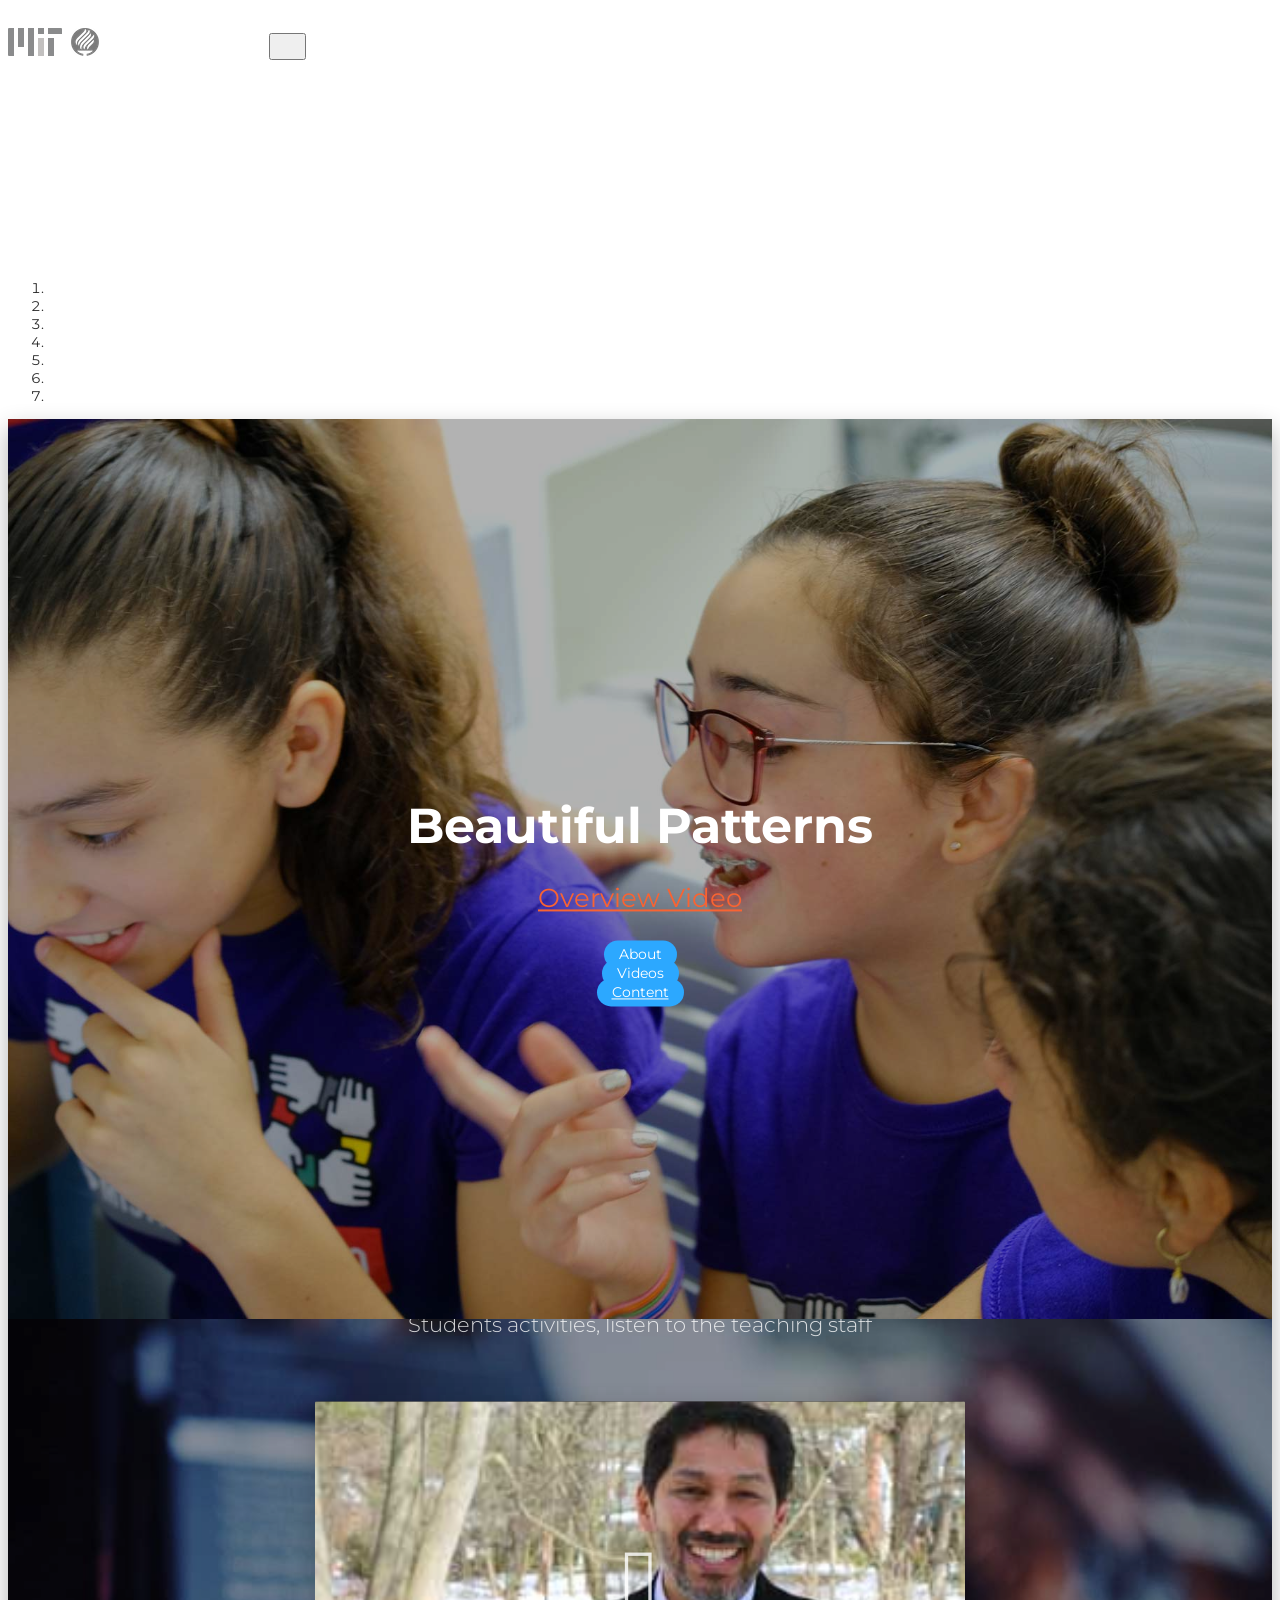
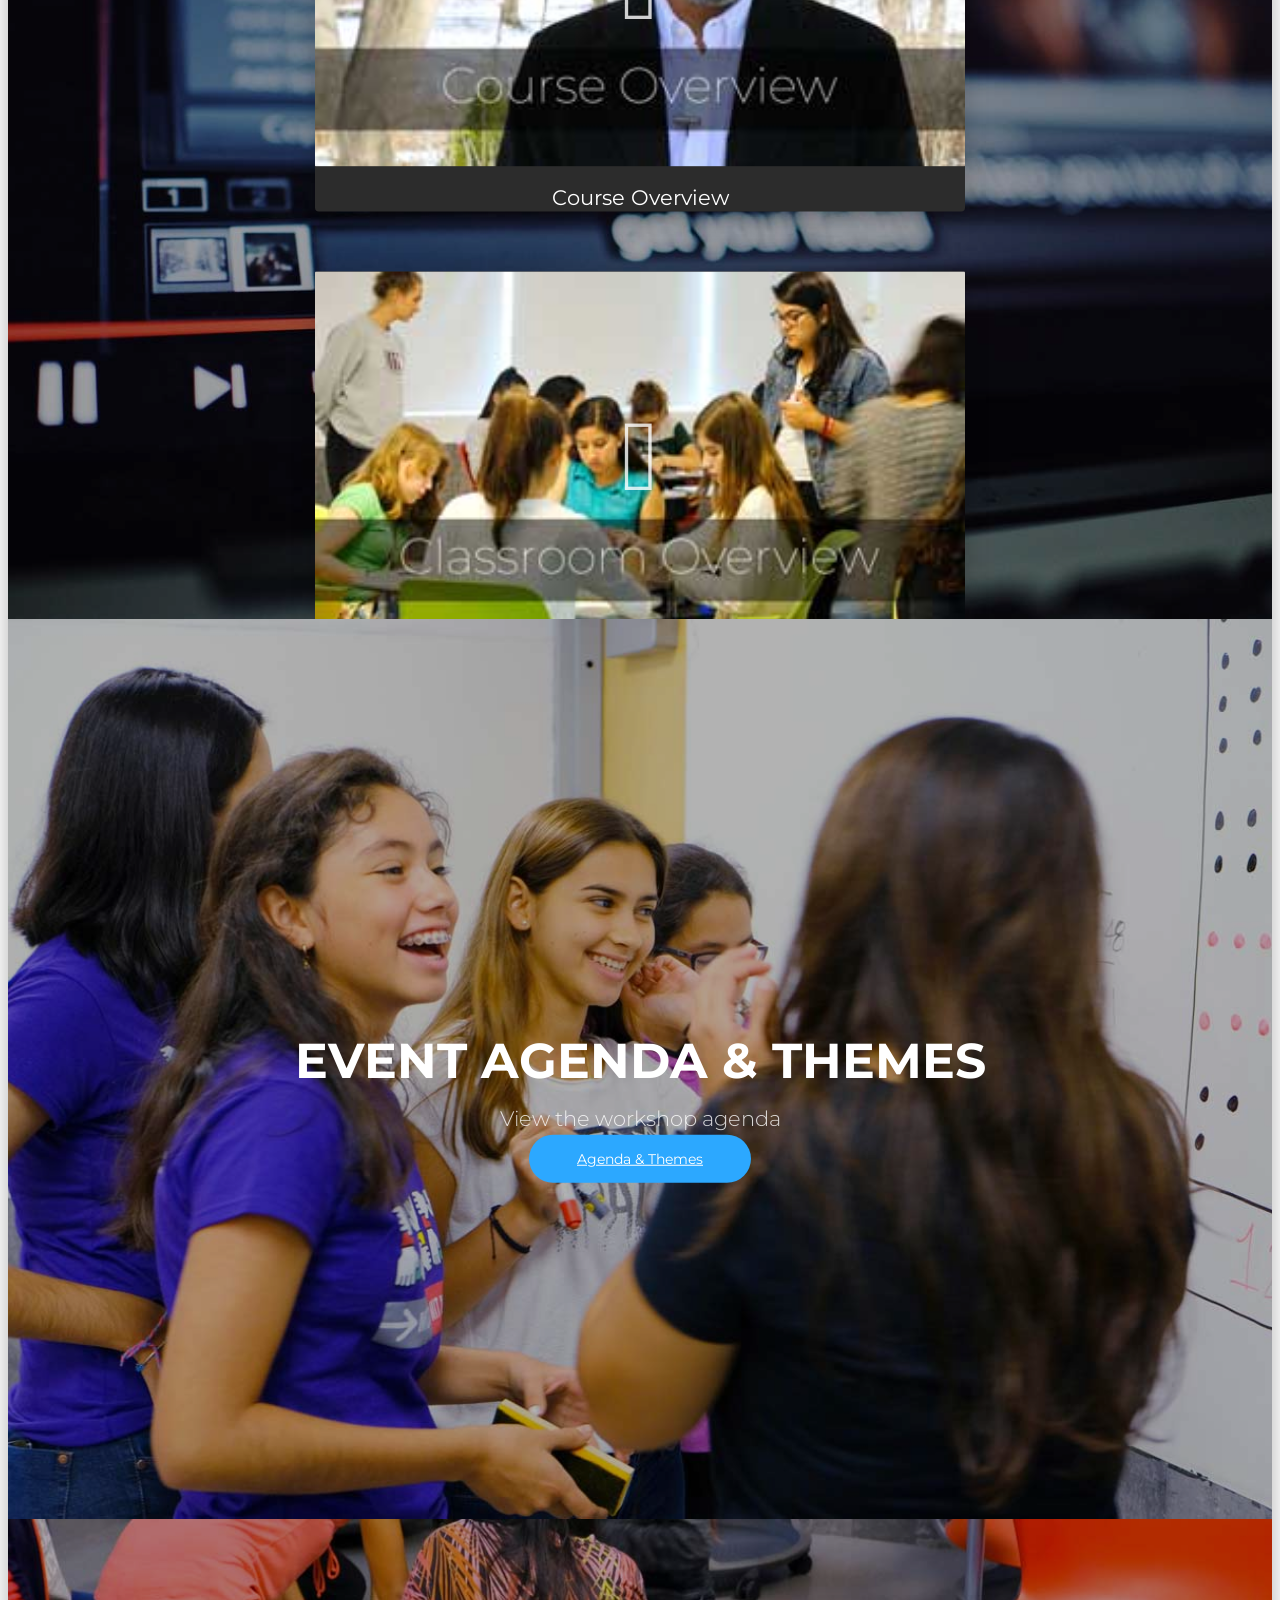
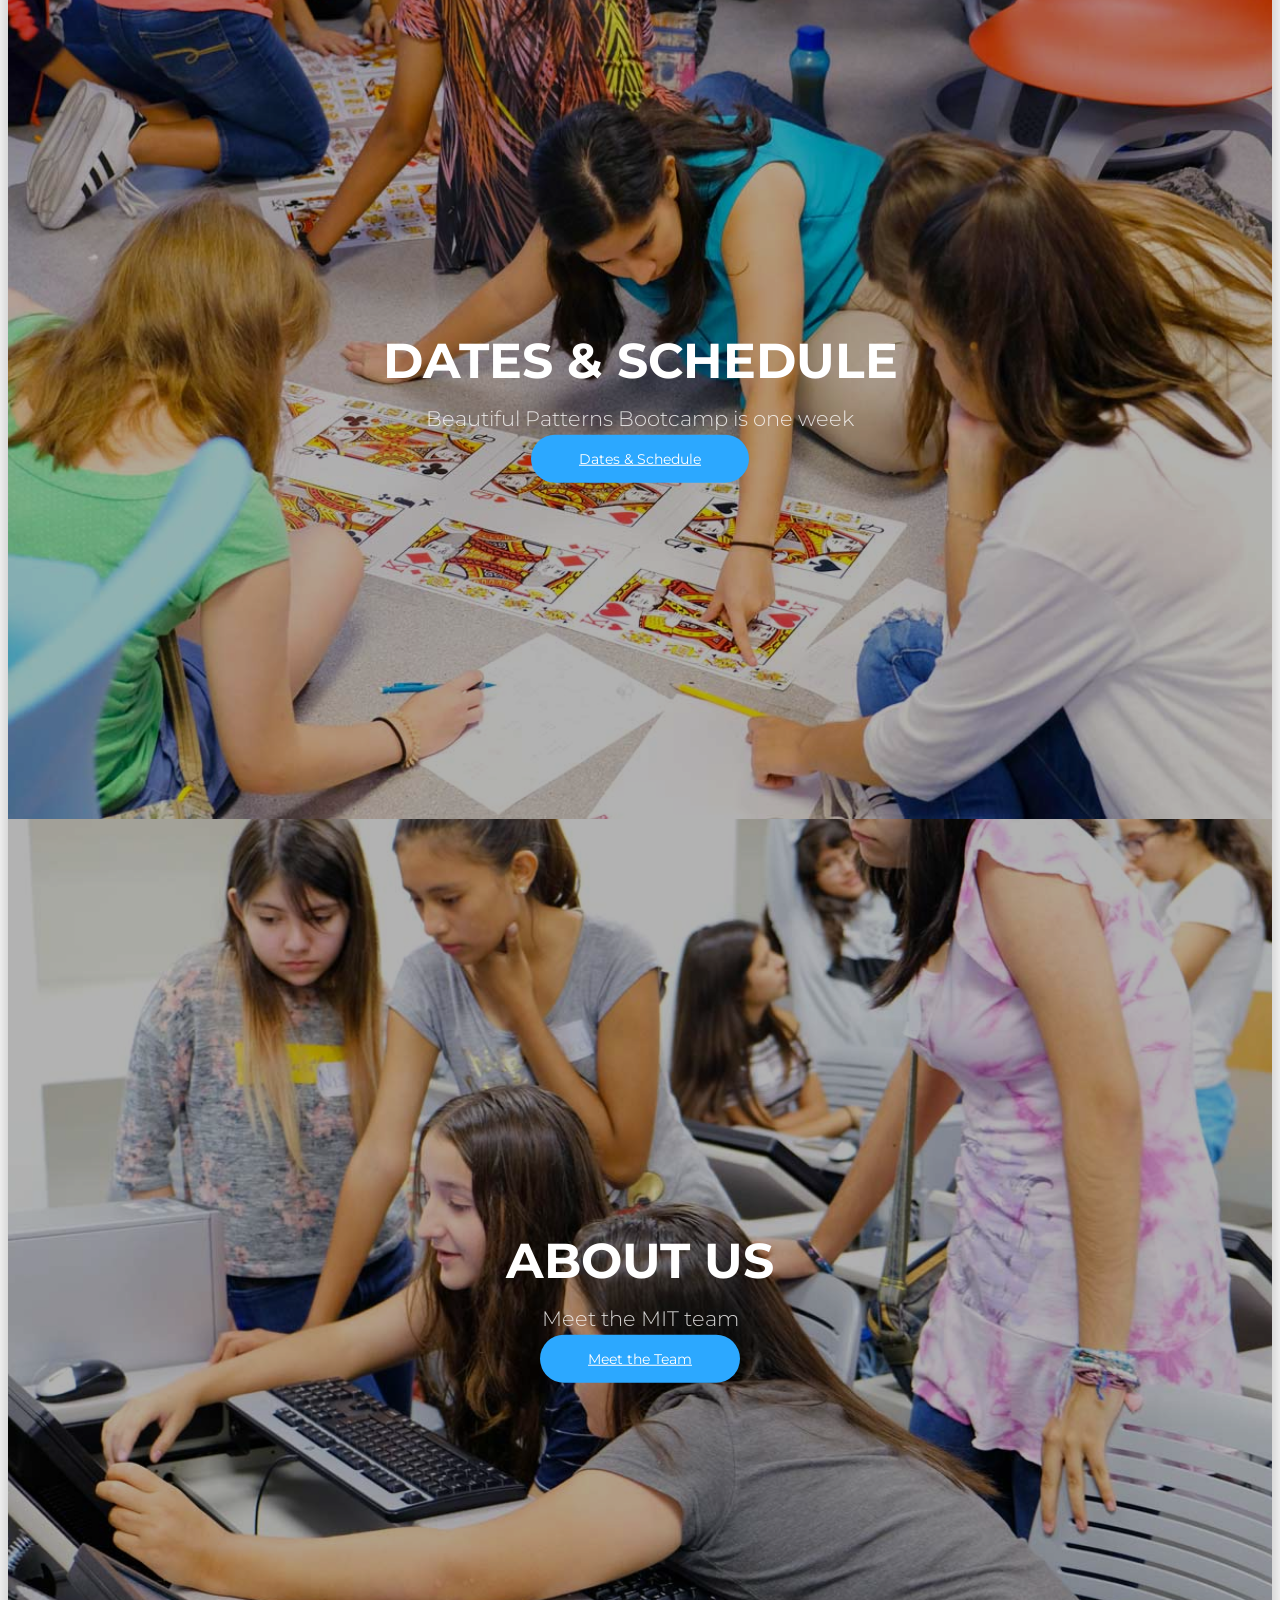
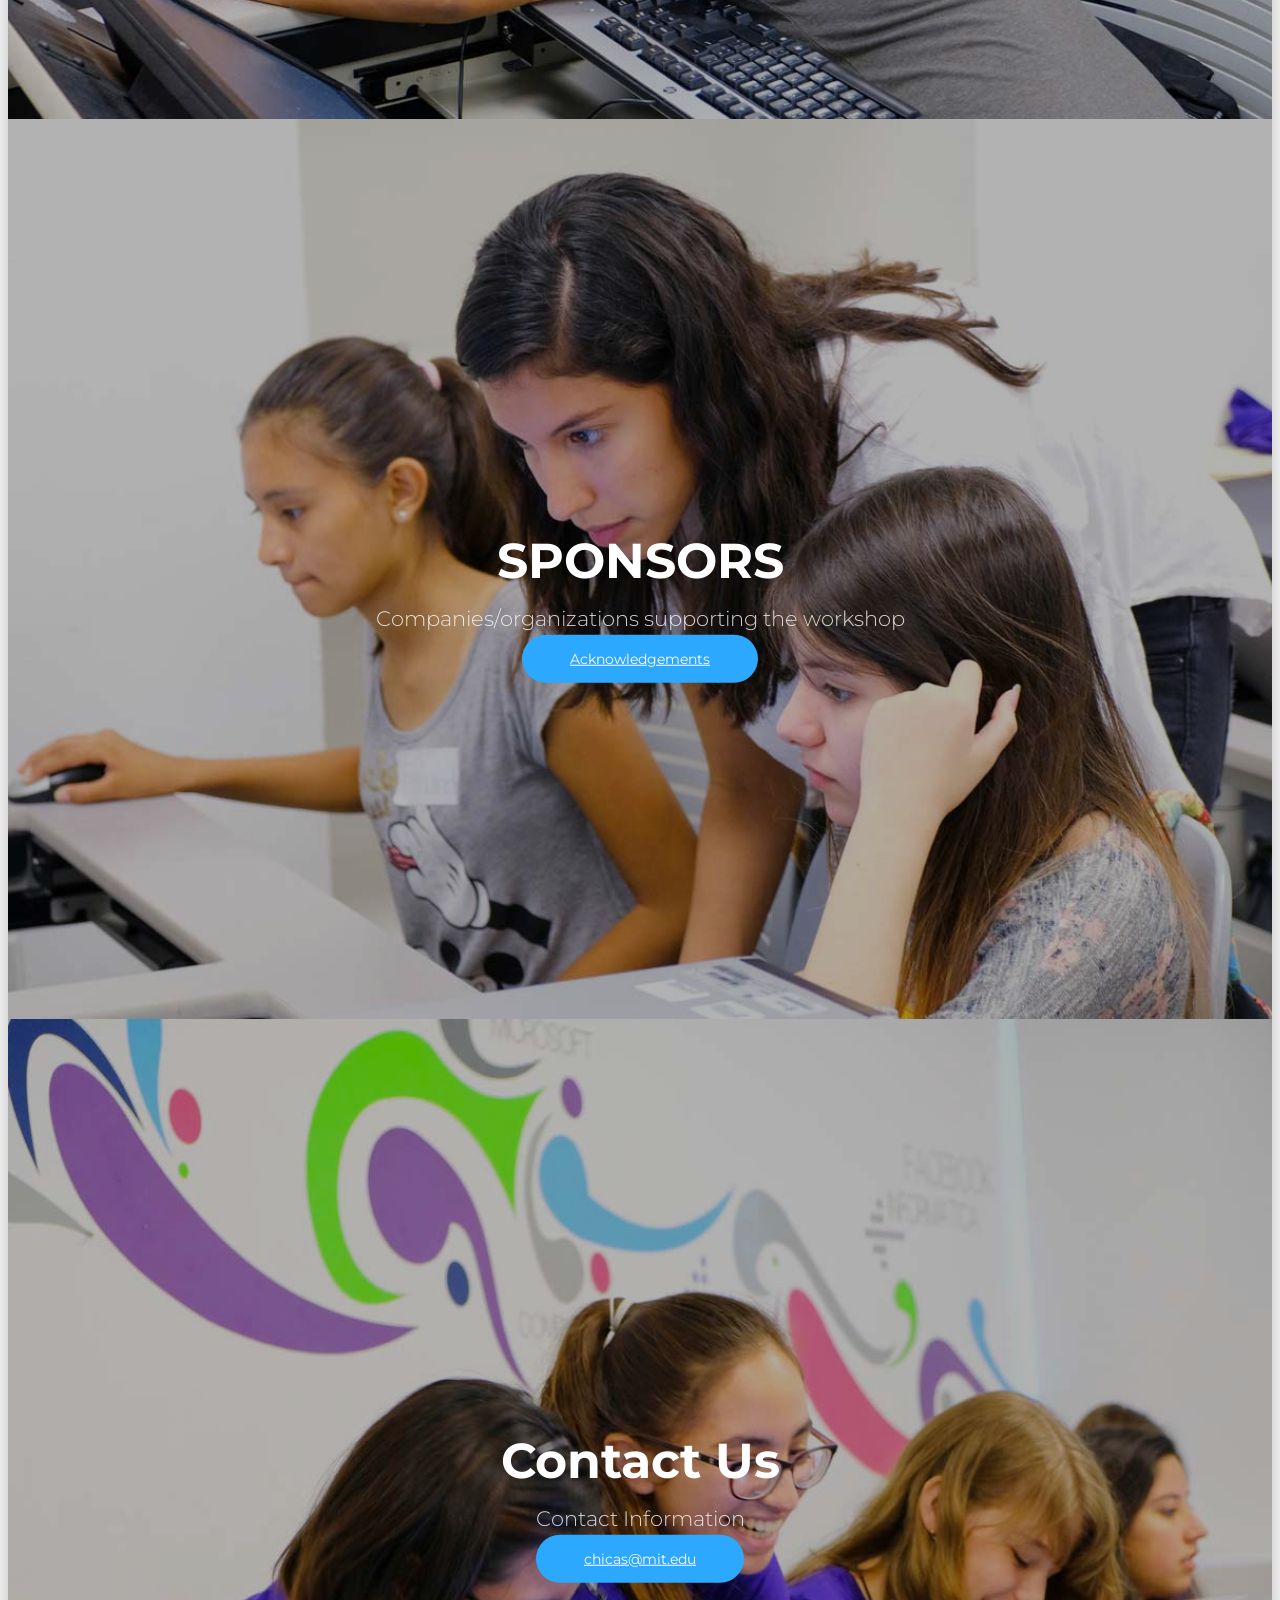
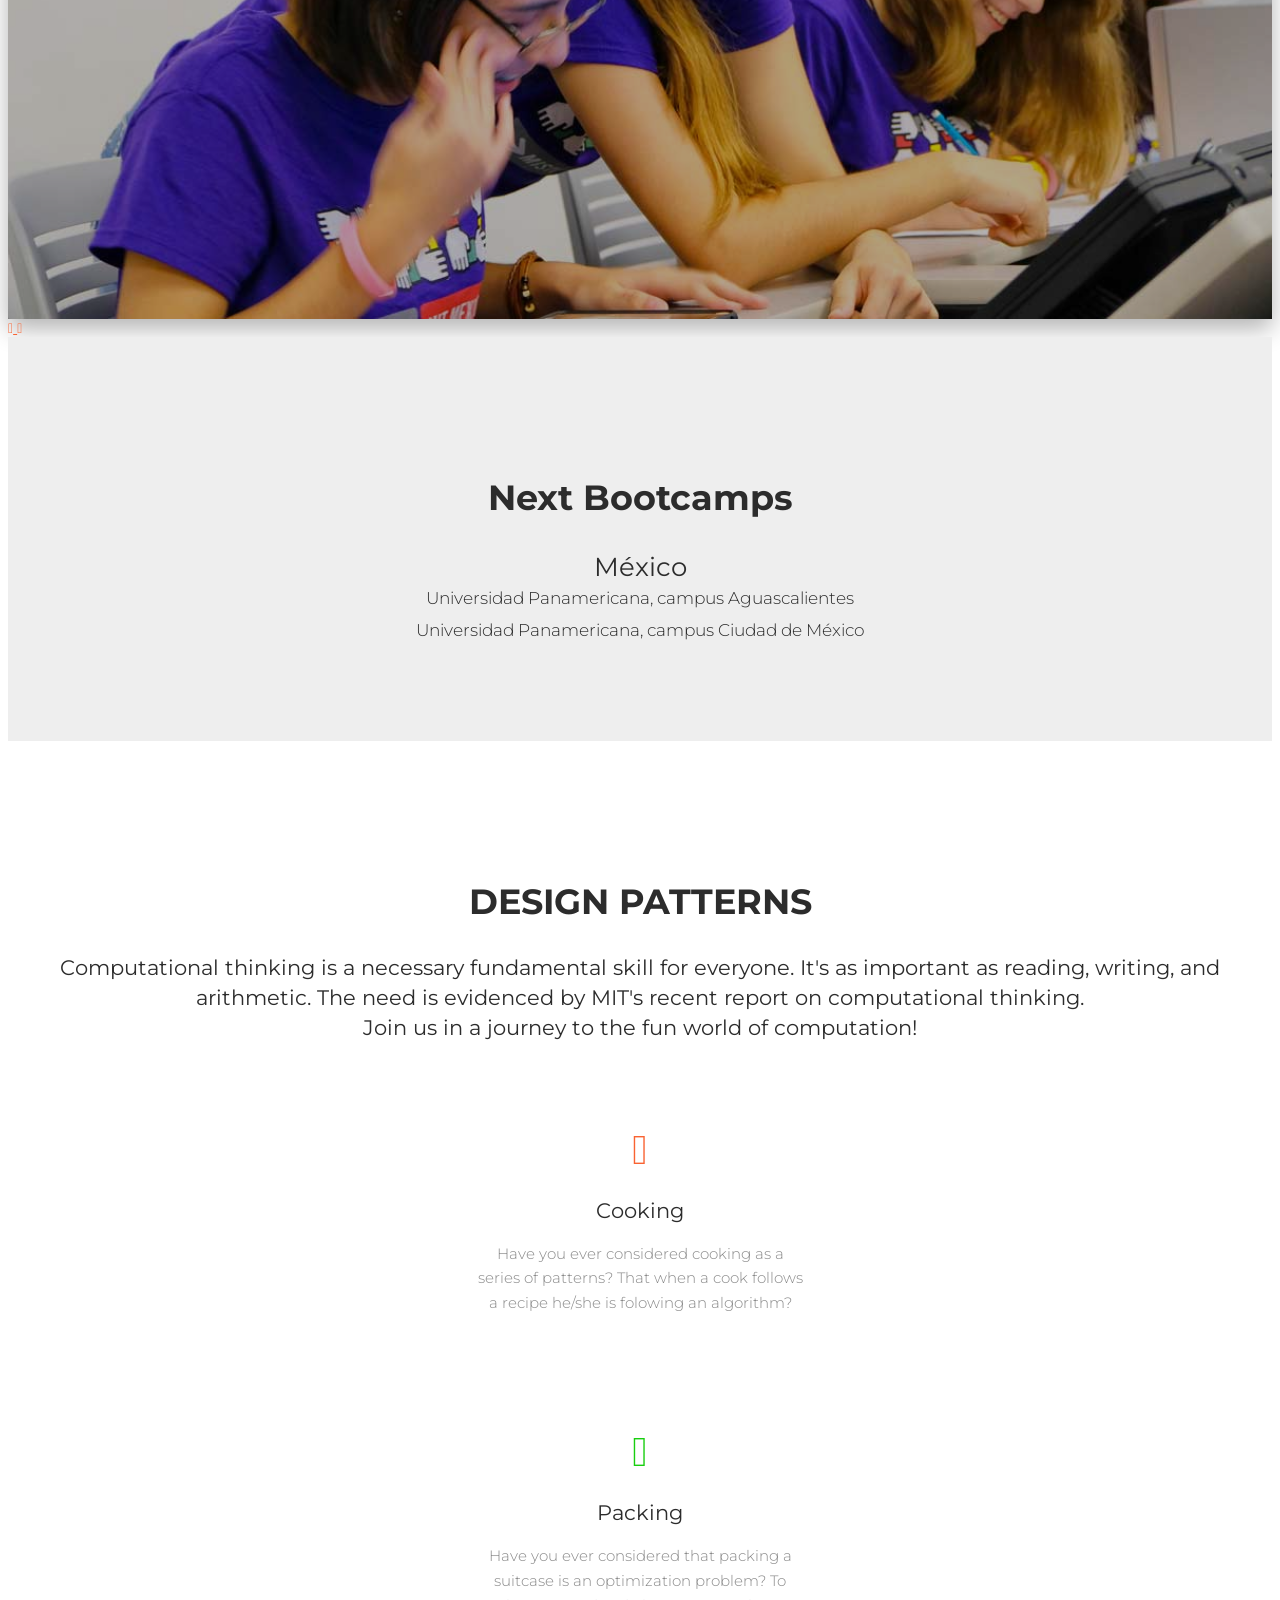
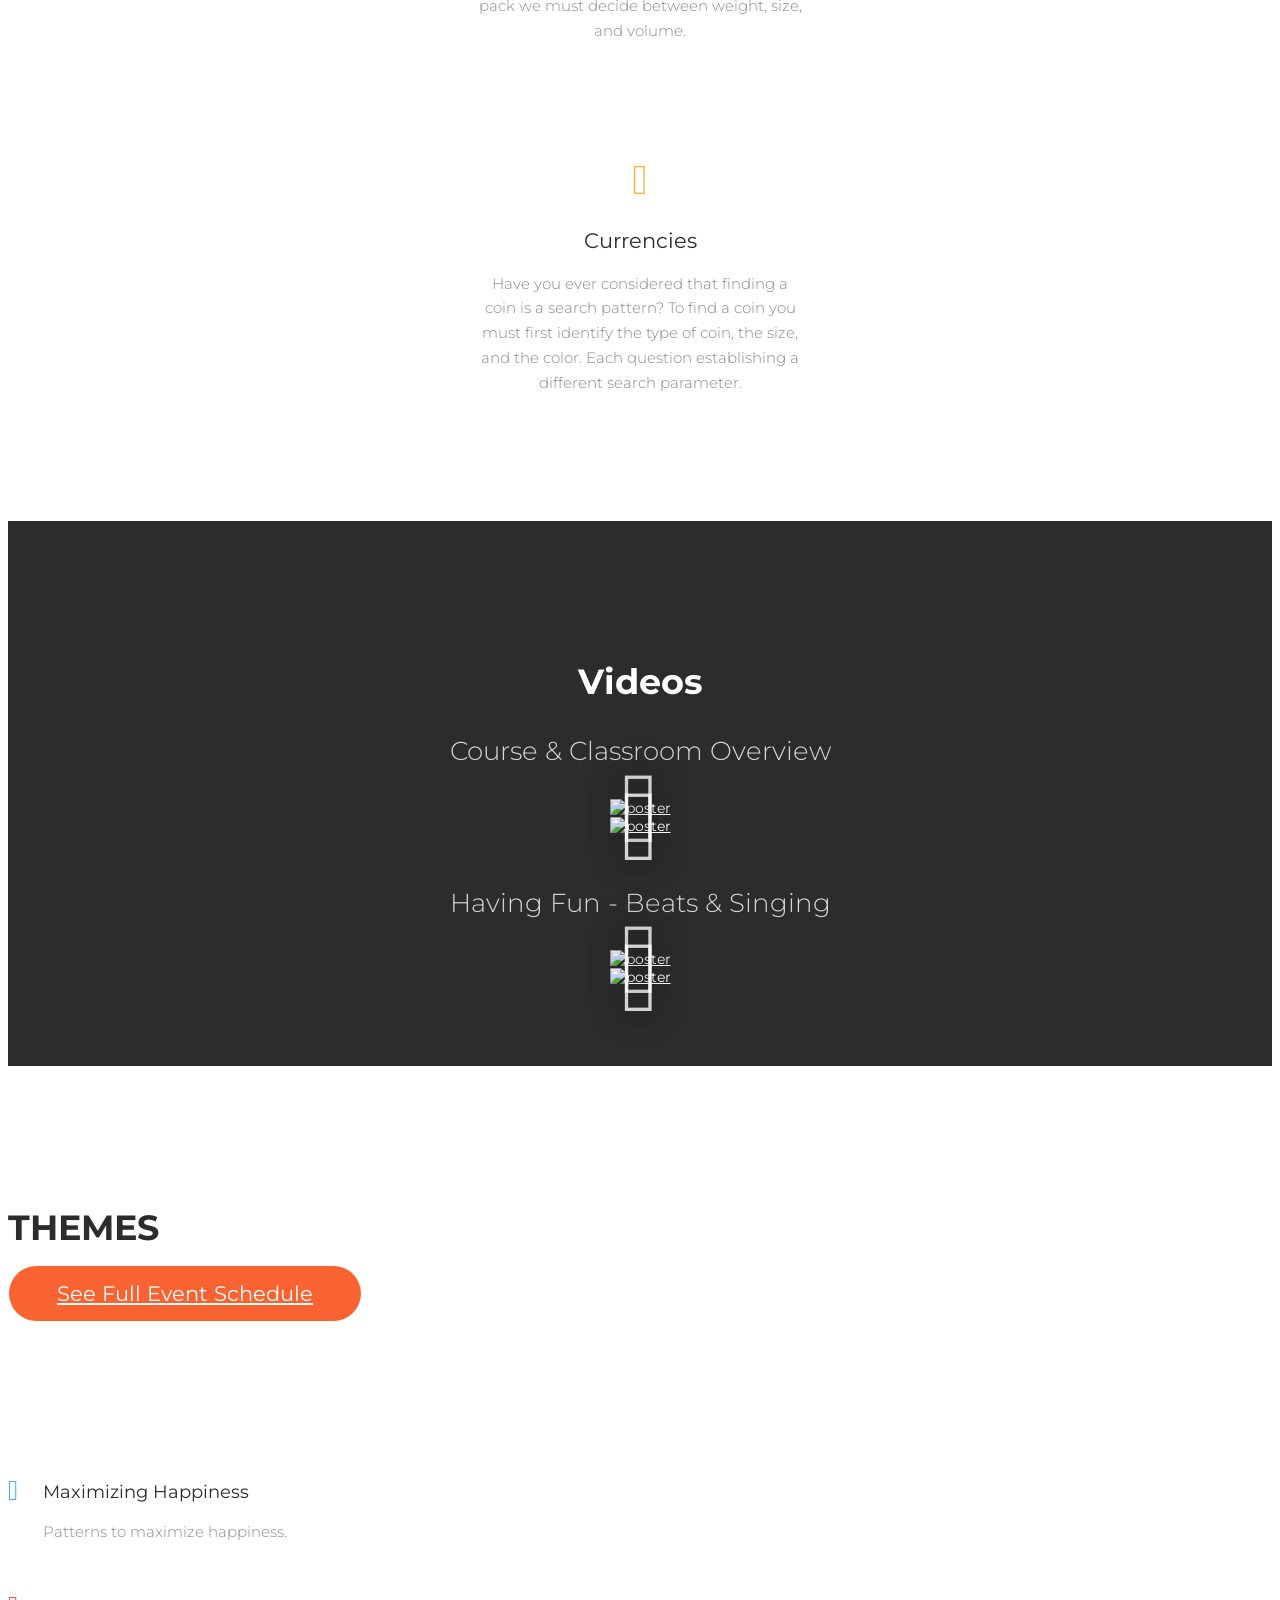
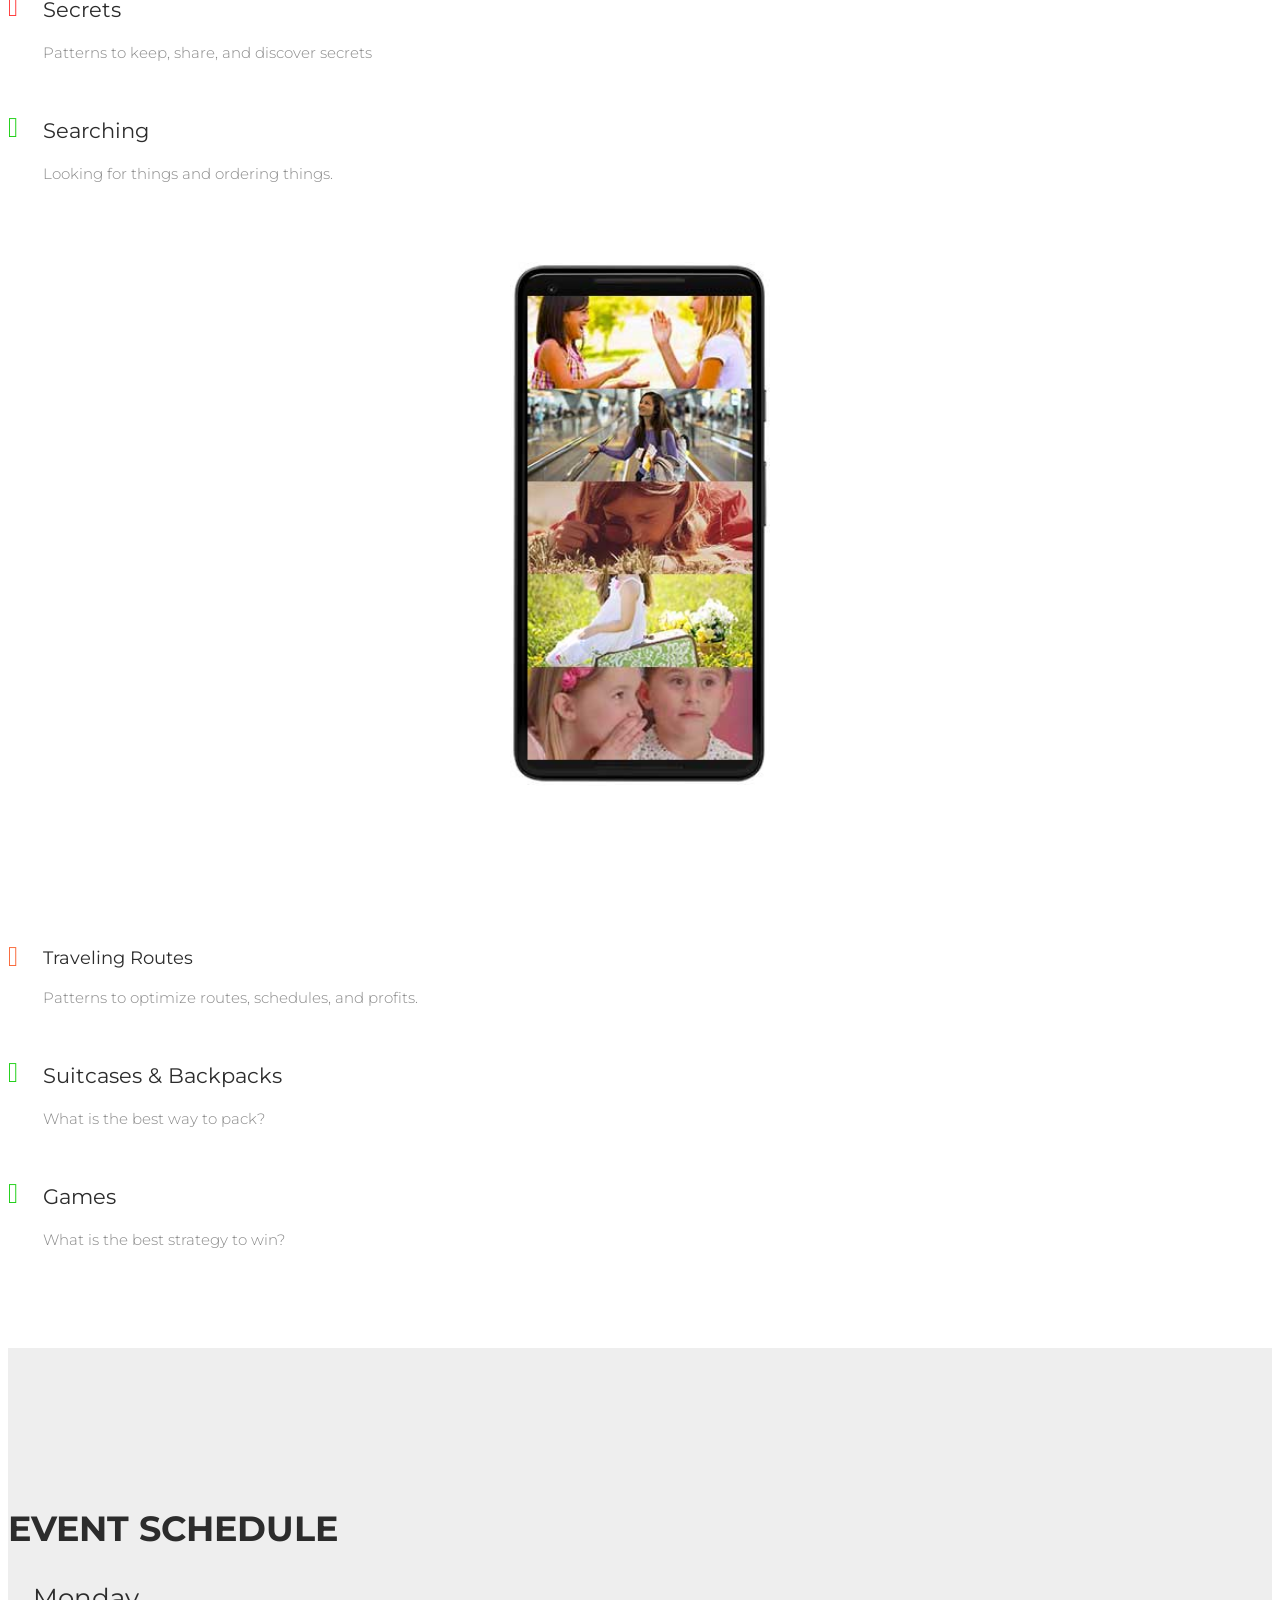
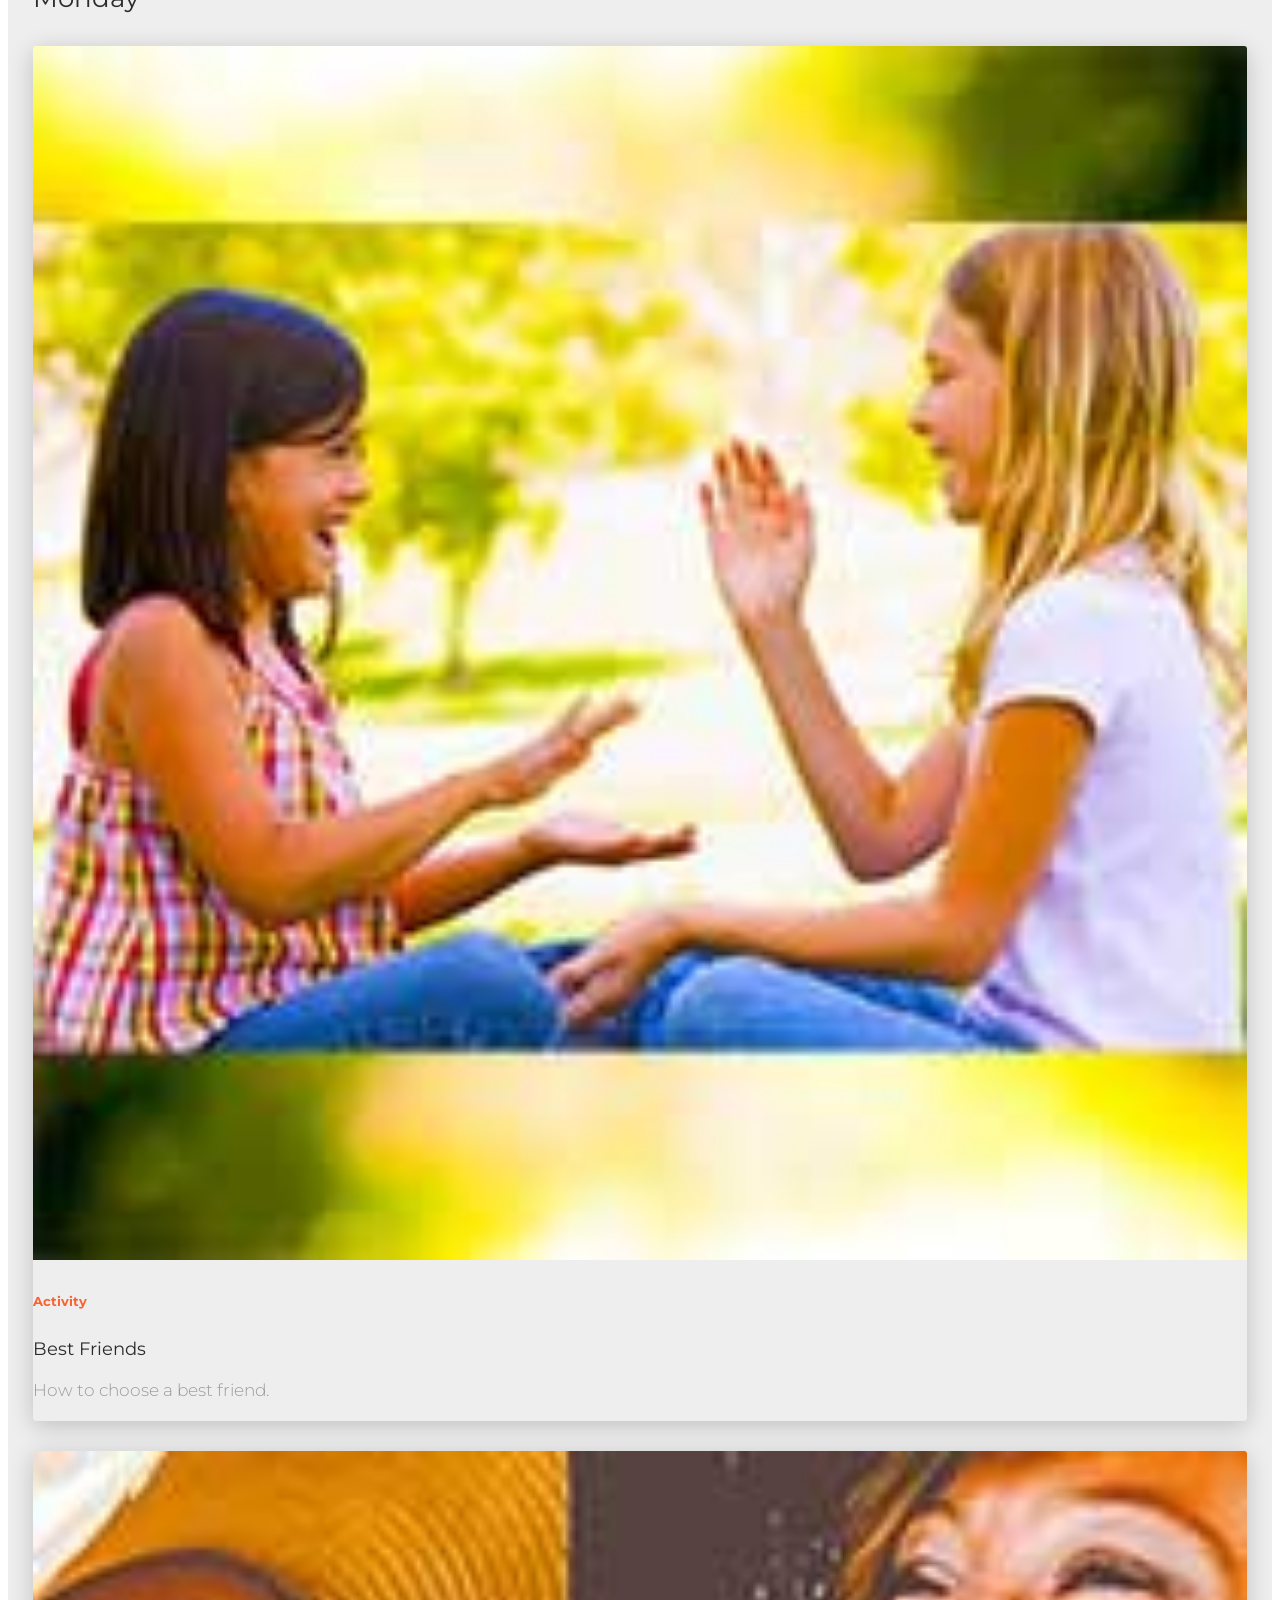
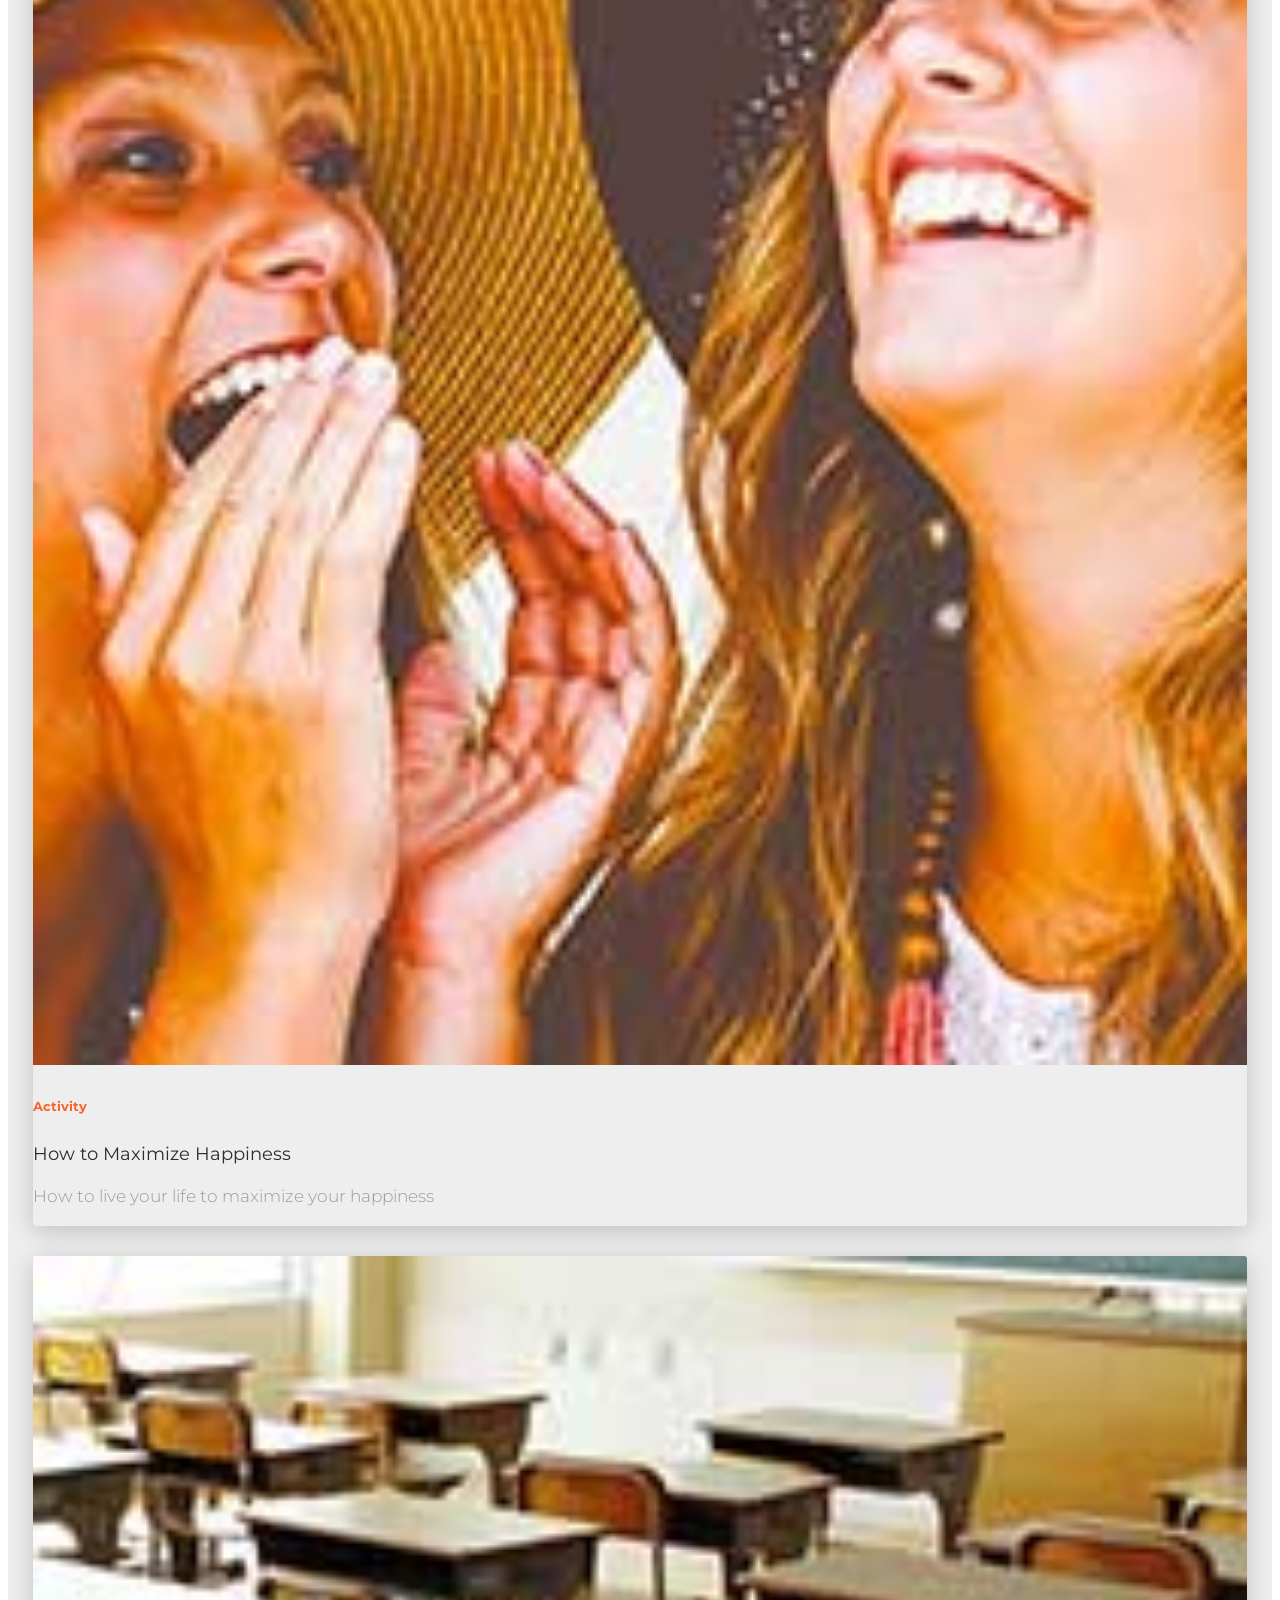
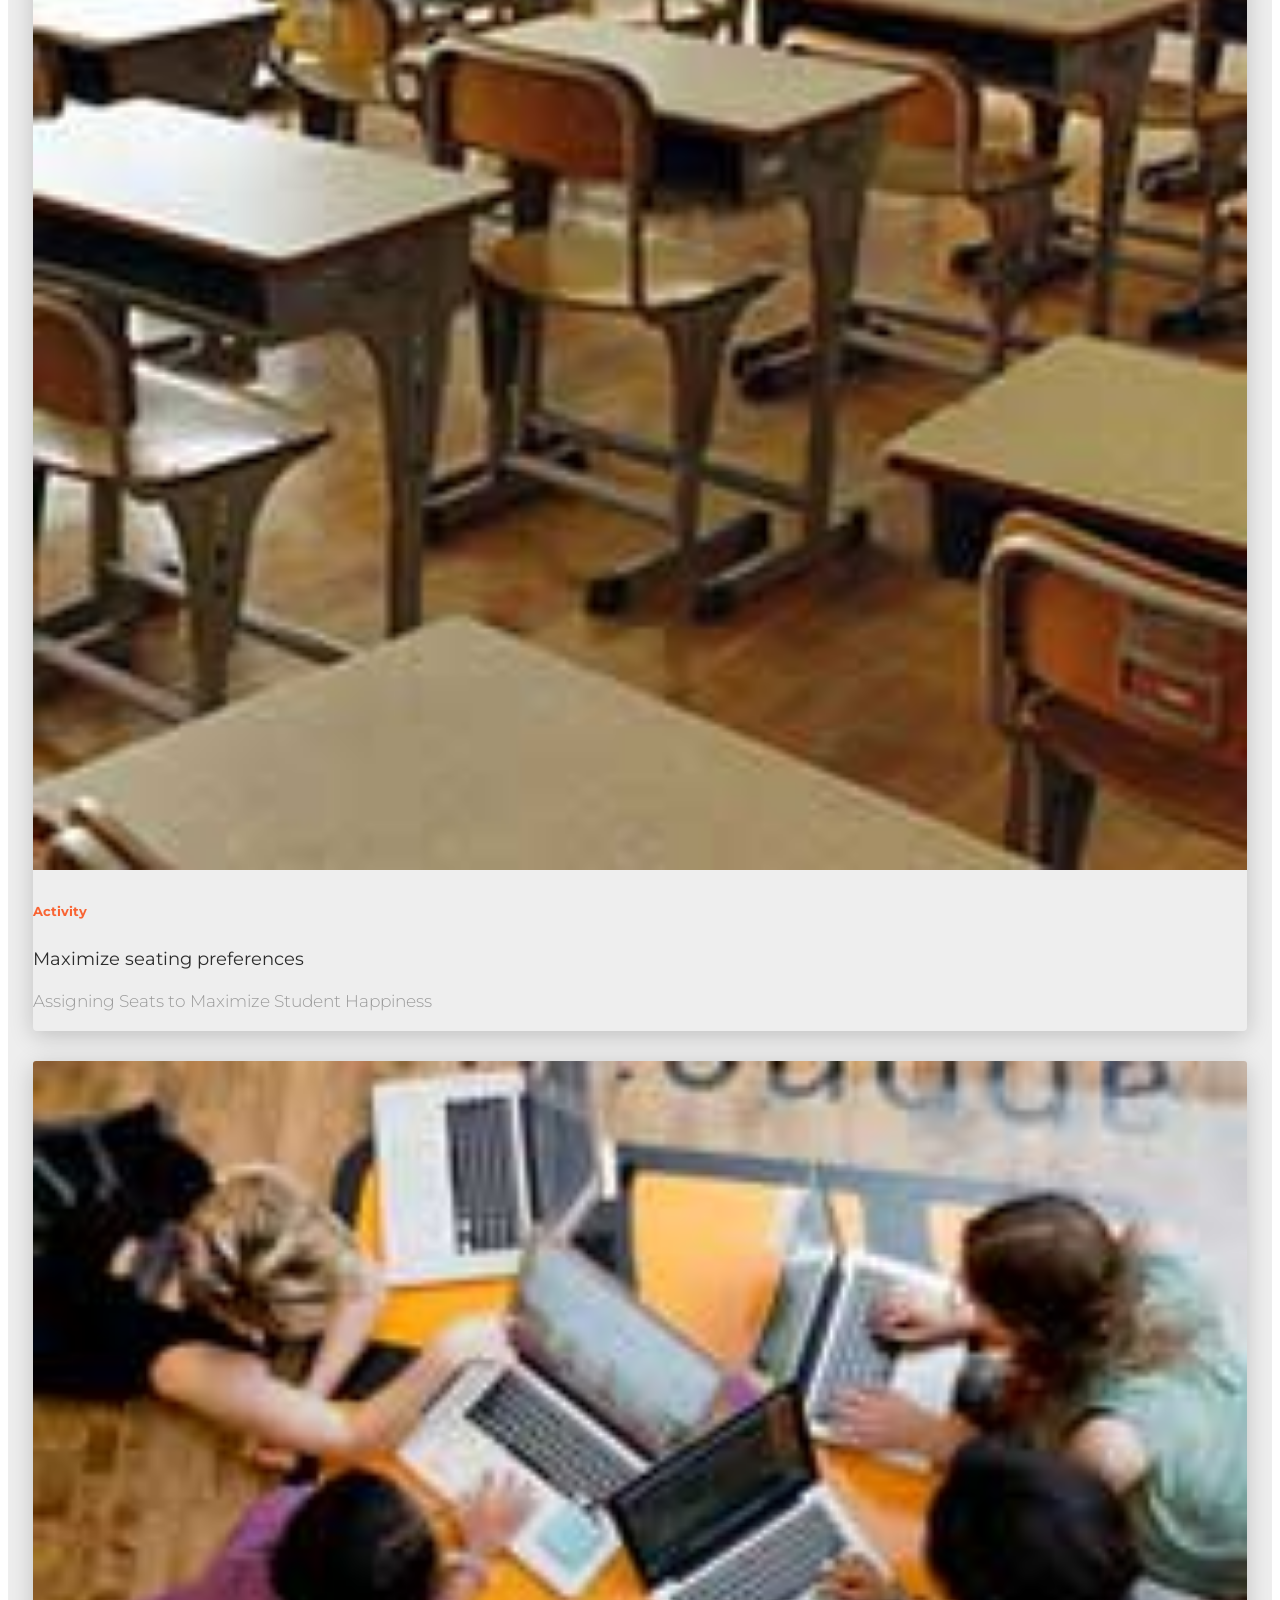
==== index.html @ 7f37fd4c "ta section deleted" ====
<!DOCTYPE html>
<html lang="en">

<head>
    <meta charset="utf-8" />
    <link rel="apple-touch-icon" sizes="76x76" href="./assets/img/apple-icon.png">
    <meta http-equiv="X-UA-Compatible" content="IE=edge,chrome=1" />
    <title>Beautiful Patterns</title>
    <meta content='width=device-width, initial-scale=1.0, maximum-scale=1.0, user-scalable=0, shrink-to-fit=no' name='viewport' />

    <!-- Favicon -->
    <link rel="shortcut icon" href="favicon.ico">

    <!--     Fonts and icons     -->
    <link href="https://fonts.googleapis.com/css?family=Montserrat:400,700,200" rel="stylesheet" />
    <link rel="stylesheet" href="https://maxcdn.bootstrapcdn.com/font-awesome/latest/css/font-awesome.min.css" />
    <!-- CSS Files -->
    <link href="./assets/css/bootstrap.min.css" rel="stylesheet" />
    <link href="./assets/css/now-ui-kit.css?v=1.2.0" rel="stylesheet" />
    <!-- CSS Just for demo purpose, don't include it in your project -->
    <link href="./assets/css/demo.css" rel="stylesheet" />
    <link rel="stylesheet" href="https://cdnjs.cloudflare.com/ajax/libs/fancybox/3.1.20/jquery.fancybox.min.css" />


    <style>
    .video-thumbnail {
      position: relative;
      margin: 0;
      padding: 0;  
    }

    .video-thumbnail:before {
      position: absolute;
      top: 50%;
      left: 50%;
      transform: translate(-50%, -50%);
      -webkit-transform: translate(-50%, -50%);
      content: "\f01d";
      font-family: FontAwesome;
      font-size: 100px;
      color: #fff;
      opacity: .8;
      text-shadow: 0px 0px 30px rgba(0, 0, 0, 0.5);
    }

    .video-thumbnail:hover:before {
      color: #eee;
    }

    .card-img-top {
        width: 100%;
    }    
    </style>
        

</head>

<body class="ecommerce-page">

    <!-- Navbar -->
    <nav class="navbar navbar-expand-lg bg-white fixed-top navbar-transparent" color-on-scroll="500">
        <div class="container">
            <div class="navbar-translate">
                <a class="navbar-brand" href="#carouselExampleIndicators" rel="tooltip" title="Home" data-placement="bottom">
                    <img src="./assets/img/logos/mit_02.png">&nbsp;&nbsp;&nbsp;<img src="./assets/img/logos/itesm.png"> &nbsp;&nbsp;&nbsp;&nbsp;&nbsp;&nbsp;&nbsp;&nbsp;BEAUTIFUL PATTERNS
                </a>
                <button class="navbar-toggler" type="button" data-toggle="collapse" data-target="#navigation" aria-controls="navigation-index" aria-expanded="false" aria-label="Toggle navigation">
                    <span class="navbar-toggler-bar bar1"></span>
                    <span class="navbar-toggler-bar bar2"></span>
                    <span class="navbar-toggler-bar bar3"></span>
                </button>
            </div>
            <div class="collapse navbar-collapse" data-nav-image="./assets/img/blurred-image-1.jpg" data-color="orange">
                <ul class="navbar-nav ml-auto">

                  <li class="nav-item">
                    <a class="nav-link" href="#designPatterns">
                      <i class="now-ui-icons education_paper"></i>
                      <p>Description</p>
                    </a>
                  </li>
                  <li class="nav-item">
                    <a class="nav-link" href="#videos">
                      <i class="now-ui-icons media-1_button-play"></i>
                      <p>Videos</p>
                    </a>
                  </li>
                  <li class="nav-item">
                    <a class="nav-link" href="#themes">
                      <i class="now-ui-icons education_hat"></i>
                      <p>Content</p>
                    </a>
                  </li>

                  <li class="nav-item">
                    <a class="nav-link" href="#schedule">
                      <i class="now-ui-icons ui-1_calendar-60"></i>
                      <p>Schedule</p>
                    </a>
                  </li>

                  <li class="nav-item">
                    <a class="nav-link" href="#team">
                      <i class="now-ui-icons users_single-02"></i>
                      <p>Team</p>
                    </a>
                  </li>

                  <li class="nav-item">
                    <a class="nav-link" href="#acknowledgements">
                      <i class="now-ui-icons business_briefcase-24"></i>
                      <p>Partners</p>
                    </a>
                  </li>


                </ul>
            </div>
        </div>
    </nav>   
    <!-- End Navbar -->


    <div class="wrapper">

        <!-- Start Carousel -->
        <div id="carouselExampleIndicators" class="carousel slide">
            <ol class="carousel-indicators">
                <li data-target="#carouselExampleIndicators" data-slide-to="0" class="active"></li>
                <li data-target="#carouselExampleIndicators" data-slide-to="1" class=""></li>
                <li data-target="#carouselExampleIndicators" data-slide-to="2" class=""></li>
                <li data-target="#carouselExampleIndicators" data-slide-to="3" class=""></li>
                <li data-target="#carouselExampleIndicators" data-slide-to="4" class=""></li>
                <li data-target="#carouselExampleIndicators" data-slide-to="5" class=""></li>
                <li data-target="#carouselExampleIndicators" data-slide-to="6" class=""></li>
            </ol>

            <div class="carousel-inner" role="listbox">

                <div class="carousel-item active">
                    <div class="page-header header-filter">
                        <div class="page-header-image" style="background-image: url('assets/img/students/00.jpg');"></div>
                        <div class="content-center">

                            <div class="row">
                                <div class="col-md-8 ml-auto mr-auto text-center">
                                    <h1 class="title">Beautiful Patterns</h1>




                                    <style>

                                        /* Tables
                                        ================================== */
                                        .info-table {
                                          display: flex;
                                          flex-wrap: wrap;
                                        }
                                        .info-table-cell {
                                          box-sizing: border-box;
                                          flex-grow: 1;
                                          width: 100%;
                                          padding: 0.25em 0.25em;
                                          overflow: hidden;
                                          list-style: none;
                                          border: solid 3px rgba(255, 255, 255, 0.1);
                                          background: rgba(249,99,50, 0.8);

                                          font-size: 1.5rem;
                                          font-family: inherit;
                                          font-weight: 500;
                                          line-height: 1.2;
                                          color: inherit;
                                          margin-top: 0;
                                          margin-bottom: 0;
                                          text-align: left;
                                        }

                                        /* Table column sizing
                                        ================================== */
                                        .info-table-column > .info-table-cell {
                                          width: 50%;
                                        }

                                        /* formatting */
                                        .info-strong {
                                            font-weight: bolder;
                                        }
                                        .info-link {
                                            color: white;
                                        }
                                        
                                    </style>

                                    <a data-fancybox="gallery" href="https://www.youtube.com/embed/ctd6Srk7Yac" class="text-light">
                                      <h3><i class="fa fa-video-camera" aria-hidden="true"></i> Overview Video</h3>
                                    </a>   

                                    <!--
                                        <div class="card bg-transparent mp-0" style="width: 35rem;">

                                            <div class="info-table info-table-column">

                                                <div class="info-table-cell info-strong"><i class="fa fa-calendar" aria-hidden="true"></i>NEXT Meeting</div>
                                                <div class="info-table-cell"> April 5 (7-9pm EST) in 4-149</div>

                                                <div class="info-table-cell info-strong"><i class="fa fa-info-circle" aria-hidden="true"></i> Info:</div>
                                                <div class="info-table-cell"><a href="https://docs.google.com/presentation/d/1W1v45XFhRAs6MxB_tgGV6dl9Vcjvyashf_ATCGHjplA/edit?usp=sharing" class="text-light"><i class="fa fa-slideshare" aria-hidden="true"></i> slides</a>, <a href="https://youtu.be/jjonlnOEtwI" class="text-light"><i class="fa fa-video-camera" aria-hidden="true"></i> video</a></div>

                                                <div class="info-table-cell info-strong"><i class="fa fa-envelope" aria-hidden="true"></i> Contact:</div>
                                                <div class="info-table-cell"><a href="mailto:chicas@mit.edu?Subject=Beautiful%20Patterns" class="text-light">chicas@mit.edu</a></div>
                                                <div class="info-table-cell info-strong"><i class="fa fa-map-marker" aria-hidden="true"></i> 2019 Cities </div>
                                                <div class="info-table-cell"><a href="https://drive.google.com/open?id=17nnDpsFoshf0qTXg_EX5lSMenm-V9zWA&usp=sharing" class="text-light">view map</a></div>

                                            </div>

                                        </div>
                                    -->

                                    



                                </div>
                            </div>
                            <div class="row">
                                <div class="col-md-8 ml-auto mr-auto text-center">

                                    <div class="btn-group">
                                        <a href="#designPatterns" class="btn btn-info btn-round btn-sm">About</a>
                                    </div> 
                                    <div class="btn-group">
                                        <a href="#videos" class="btn btn-info btn-round btn-sm">Videos</a>
                                    </div> 
                                    <div class="btn-group">
                                        <a href="#themes" class="btn btn-info btn-round btn-sm">Content</a>
                                    </div>

                                </div>
                            </div>


                        </div>
                    </div>
                </div>

                <div class="carousel-item">
                    <div class="page-header header-filter">
                        <div class="page-header-image" style="background-image: url('assets/img/workshop/video.jpg');"></div>
                        <div class="content-center text-center">


                            <div class="row">
                                <div class="col-md-8 ml-auto mr-auto text-center">
                                    <h1 class="title">VIDEOS</h1>
                                    <h4 class="description text-white">Students activities, listen to the teaching staff</h4>
                                </div>
                            </div>


                            <div class="row">
                                <div class="col-md-5 ml-auto mr-auto">  
                                    <div class="card card-blog" data-background-color="black">    
                                        <a data-fancybox="gallery" href="https://www.youtube.com/embed/ctd6Srk7Yac">      
                                            <div class="video-thumbnail">        
                                                <img class="card-img-top" src="./assets/img/video/course_320.jpg" alt="poster">      
                                            </div>    
                                        </a>    
                                        <div class="card-body">
                                            <h4 class="card-title">Course Overview</h4>
                                        </div>  
                                    </div>
                                </div>

                                <div class="col-md-5 ml-auto mr-auto">  
                                    <div class="card card-blog" data-background-color="black">    
                                        <a data-fancybox="gallery" href="https://www.youtube.com/embed/Gi5vPx8Uyhs">      
                                            <div class="video-thumbnail">        
                                                <img class="card-img-top" src="./assets/img/video/classroom_320.jpg" alt="poster">      
                                            </div>    
                                        </a>    
                                        <div class="card-body">
                                            <h4 class="card-title">Classrom Overview</h4>
                                        </div>  
                                    </div>
                                </div>

                            </div>


                            <div class="row">
                                <div class="col-md-8 ml-auto mr-auto text-center">

                                    <div class="btn-group">
                                        <a href="#videos" class="btn btn-info btn-round btn-lg">More Videos</a>
                                    </div> 

                                </div>
                            </div>

                        </div>
                    </div>
                </div>

                <div class="carousel-item">
                    <div class="page-header header-filter">
                        <div class="page-header-image" style="background-image: url('assets/img/students/02.jpg');"></div>
                        <div class="content-center text-center">

                            <div class="row">
                                <div class="col-md-8 ml-auto mr-auto text-center">
                                    <h1 class="title">EVENT AGENDA & THEMES</h1>
                                    <h4 class="description text-white">View the workshop agenda</h4>
                                </div>
                            </div>

                            <div class="row">
                                <div class="col-md-8 ml-auto mr-auto text-center">

                                    <div class="btn-group">
                                        <a href="#themes" class="btn btn-info btn-round btn-lg">Agenda & Themes</a>
                                    </div> 

                                </div>
                            </div>



                        </div>
                    </div>
                </div>


                <div class="carousel-item">
                    <div class="page-header header-filter">
                        <div class="page-header-image" style="background-image: url('assets/img/students/03.jpg');"></div>
                        <div class="content-center text-center">
                            <div class="row">
                                <div class="col-md-8 ml-auto mr-auto">
                                    <h1 class="title">DATES & SCHEDULE</h1>
                                    <h4 class="description text-white">Beautiful Patterns Bootcamp is one week</h4>
                                </div>
                            </div>

                            <div class="row">
                                <div class="col-md-8 ml-auto mr-auto text-center">

                                    <div class="btn-group">
                                        <a href="#schedule" class="btn btn-info btn-round btn-lg">Dates & Schedule</a>
                                    </div> 

                                </div>
                            </div>



                        </div>
                    </div>
                </div>


                <div class="carousel-item">
                    <div class="page-header header-filter">
                        <div class="page-header-image" style="background-image: url('assets/img/students/04.jpg');"></div>
                        <div class="content-center text-center">
                            <div class="row">
                                <div class="col-md-8 ml-auto mr-auto">
                                    <h1 class="title">ABOUT US</h1>
                                    <h4 class="description text-white">Meet the MIT team</h4>
                                </div>
                            </div>

                            <div class="row">
                                <div class="col-md-8 ml-auto mr-auto text-center">

                                    <div class="btn-group">
                                        <a href="#team" class="btn btn-info btn-round btn-lg">Meet the Team</a>
                                    </div> 

                                </div>
                            </div>


                        </div>
                    </div>
                </div>

                <div class="carousel-item">
                    <div class="page-header header-filter">
                        <div class="page-header-image" style="background-image: url('assets/img/students/05.jpg');"></div>
                        <div class="content-center text-center">
                            <div class="row">
                                <div class="col-md-8 ml-auto mr-auto">
                                    <h1 class="title">SPONSORS</h1>
                                    <h4 class="description text-white">Companies/organizations supporting the workshop</h4>
                                </div>
                            </div>

                            <div class="row">
                                <div class="col-md-8 ml-auto mr-auto text-center">

                                    <div class="btn-group">
                                        <a href="#acknowledgements" class="btn btn-info btn-round btn-lg">Acknowledgements</a>
                                    </div> 

                                </div>
                            </div>


                        </div>
                    </div>
                </div>

                <div class="carousel-item">
                    <div class="page-header header-filter">
                        <div class="page-header-image" style="background-image: url('assets/img/students/01.jpg');"></div>
                        <div class="content-center text-center">
                            <div class="row">
                                <div class="col-md-8 ml-auto mr-auto">
                                    <h1 class="title">Contact Us</h1>
                                    <h4 class="description text-white">Contact Information</h4>
                                </div>
                            </div>

                            <div class="row">
                                <div class="col-md-8 ml-auto mr-auto text-center">

                                    <div class="btn-group">
                                        <a href="mailto:chicas@mit.edu?Subject=Beautiful%20Patterns" class="btn btn-info btn-round btn-lg">chicas@mit.edu</a>
                                    </div> 

                                </div>
                            </div>


                        </div>
                    </div>
                </div>                                


            </div>
            <a class="carousel-control-prev" href="#carouselExampleIndicators" role="button" data-slide="prev">
                <i class="now-ui-icons arrows-1_minimal-left"></i>
            </a>
            <a class="carousel-control-next" href="#carouselExampleIndicators" role="button" data-slide="next">
                <i class="now-ui-icons arrows-1_minimal-right"></i>
            </a>
        </div>
        <!-- End Carousel -->


        <div class="main">

            <div class="features-1" id="faq" data-background-color="gray">
                <div class="container-fluid" >


                        <div class="col-md-10 mr-auto ml-auto  text-left">

                            <style>.faq{margin-top:-30px;}</style>
                            <h2 class="title"><i class="fa fa-info-circle" aria-hidden="true"></i> Next Bootcamps</h2>

                            <h3>México</h3>
                            <p class="faq">Universidad Panamericana, campus Aguascalientes</p> 
                            <br>
                            <p class="faq">Universidad Panamericana, campus Ciudad de México</p>

                        </div>

                </div>
            </div>




           <!--     *********     FEATURES 1      *********      -->
            <div class="features-1" id="designPatterns">
                <div class="container">
                    <div class="row">
                        <div class="col-md-8 ml-auto mr-auto">
                            <h2 class="title"><i class="fa fa-info-circle" aria-hidden="true"></i> DESIGN PATTERNS</h2>
                            <h4>Computational thinking is a necessary fundamental skill for everyone. It's as important as reading, writing, and arithmetic. The need is evidenced by MIT's recent report on computational thinking. <br> Join us in a journey to the fun world of computation!</h4>
                        </div>
                    </div>
                    <div class="row">
                        <div class="col-md-4">
                            <div class="info info-hover">
                                <div class="icon icon-primary">
                                    <i class="now-ui-icons shopping_basket"></i>
                                </div>
                                <h4 class="info-title">Cooking</h4>
                                <p class="description">Have you ever considered cooking as a series of patterns? That when a cook follows a recipe he/she is folowing an algorithm?</p>
                            </div>
                        </div>
                        <div class="col-md-4">
                            <div class="info info-hover">
                                <div class="icon icon-success">
                                    <i class="now-ui-icons files_box"></i>
                                </div>
                                <h4 class="info-title">Packing</h4>
                                <p class="description">Have you ever considered that packing a suitcase is an optimization problem? To pack we must decide between weight, size, and volume.</p>
                            </div>
                        </div>
                        <div class="col-md-4">
                            <div class="info info-hover">
                                <div class="icon icon-warning">
                                    <i class="now-ui-icons business_money-coins"></i>
                                </div>
                                <h4 class="info-title">Currencies</h4>
                                <p class="description">Have you ever considered that finding a coin is a search pattern? To find a coin you must first identify the type of coin, the size, and the color. Each question establishing a different search parameter.</p>
                            </div>
                        </div>
                    </div>
                </div>
            </div>
            <!--     *********    END FEATURES 1      *********      -->


            <!--     *********     FEATURES 2      *********      -->
            <div class="features-1" id="videos" data-background-color="black">
                <div class="container-fluid" >


                    <div class="row">
                        <div class="col-md-8 mr-auto ml-auto">
                            <h2 class="title"><i class="fa fa-video-camera" aria-hidden="true"></i> Videos</h2>
                        </div>
                    </div>


                    <!-- Videos of course/classroom overview  -->
                    <div class="row">
                        <div class="col-md-8 mr-auto ml-auto">
                            <h3 class="description">Course & Classroom Overview</h3>
                        </div>
                    </div>
                    <div class="row">
                        <div class="col-md-5 ml-auto mr-auto text-right">
                            <a data-fancybox="gallery" href="https://www.youtube.com/embed/ctd6Srk7Yac">
                              <div class="video-thumbnail">
                                <img class="card-img-top" src="https://i.ytimg.com/vi/ctd6Srk7Yac/hqdefault.jpg" alt="poster" >
                              </div>
                            </a>
                        </div>
                        <div class="col-md-5 ml-auto mr-auto text-right">
                            <a data-fancybox="gallery" href="https://www.youtube.com/embed/Gi5vPx8Uyhs">
                              <div class="video-thumbnail">
                                <img class="card-img-top" src="https://i.ytimg.com/vi/Gi5vPx8Uyhs/hqdefault.jpg" alt="poster" >
                              </div>
                            </a>
                        </div>
                    </div>


                    <!-- Videos form the teaching staff  
                    <div class="row" style="margin-top: 50px">
                        <div class="col-md-8 mr-auto ml-auto">
                            <h3 class="description">Teaching Staff</h3>
                        </div>
                    </div>
                    <div id="tas"></div> -->

                    <!-- Videos form the class activities  
                    <div class="row">
                        <div class="col-md-8 mr-auto ml-auto">
                            <h3 class="description">Activities Snippets</h3>
                        </div>
                    </div>
                    <div id="promo"></div> -->

                    <!-- Videos of girls singing and beats  -->
                    <div class="row" style="margin-top: 50px">
                        <div class="col-md-8 mr-auto ml-auto">
                            <h3 class="description">Having Fun - Beats & Singing</h3>
                        </div>
                    </div>
                    <div class="row">
                        <div class="col-md-5 ml-auto mr-auto text-right">
                            <a data-fancybox="gallery" href="https://www.youtube.com/embed/anWn77X-E3Y">
                              <div class="video-thumbnail">
                                <img class="card-img-top" src="https://i.ytimg.com/vi/anWn77X-E3Y/hqdefault.jpg" alt="poster" >
                              </div>
                            </a>
                        </div>
                        <div class="col-md-5 ml-auto mr-auto text-right">
                            <a data-fancybox="gallery" href="https://www.youtube.com/embed/MsA44xz0UPE">
                              <div class="video-thumbnail">
                                <img class="card-img-top" src="https://i.ytimg.com/vi/MsA44xz0UPE/hqdefault.jpg" alt="poster" >
                              </div>
                            </a>
                        </div>
                    </div>


                </div>
            </div>
            <!--     *********    END FEATURES 2      *********      -->


            <!--     *********     FEATURES 6      *********      -->
            <div class="features-6" id="themes">
                <div class="container">
                    <div class="row">
                        <div class="col-md-8 ml-auto mr-auto text-center">
                            <h2 class="title"><i class="fa fa-slideshare" aria-hidden="true"></i> THEMES</h2>
                            <h4 class="description"><a href="#schedule" class="btn btn-primary btn-round btn-lg">See Full Event Schedule</a></h4>
                        </div>
                    </div>
                    <div class="row">
                        <div class="col-md-4">
                            <div class="info info-horizontal">
                                <div class="icon icon-info">
                                    <i class="now-ui-icons design-2_html5"></i>
                                </div>
                                <div class="description">
                                    <h5 class="info-title">Maximizing Happiness</h5>
                                    <p>Patterns to maximize happiness.</p>
                                </div>
                            </div>
                            <div class="info info-horizontal">
                                <div class="icon icon-danger">
                                    <i class="now-ui-icons design_palette"></i>
                                </div>
                                <div class="description">
                                    <h4 class="info-title">Secrets</h4>
                                    <p>Patterns to keep, share, and discover secrets</p>
                                </div>
                            </div>

                            <div class="info info-horizontal">
                                <div class="icon icon-success">
                                    <i class="now-ui-icons files_single-copy-04"></i>
                                </div>
                                <div class="description">
                                    <h4 class="info-title">Searching</h4>
                                    <p>Looking for things and ordering things.</p>
                                </div>
                            </div>



                        </div>
                        <div class="col-md-4">
                            <div class="phone-container">
                                <img src="assets/img/schedule/pixel.jpg" />
                            </div>
                        </div>
                        <div class="col-md-4">
                            <div class="info info-horizontal">
                                <div class="icon icon-primary">
                                    <i class="now-ui-icons design-2_ruler-pencil"></i>
                                </div>
                                <div class="description">
                                    <h5 class="info-title">Traveling Routes</h5>
                                    <p>Patterns to optimize routes, schedules, and profits.</p>
                                </div>
                            </div>
                            <div class="info info-horizontal">
                                <div class="icon icon-success">
                                    <i class="now-ui-icons files_single-copy-04"></i>
                                </div>
                                <div class="description">
                                    <h4 class="info-title">Suitcases & Backpacks</h4>
                                    <p>What is the best way to pack?</p>
                                </div>
                            </div>


                            <div class="info info-horizontal">
                                <div class="icon icon-success">
                                    <i class="now-ui-icons files_single-copy-04"></i>
                                </div>
                                <div class="description">
                                    <h4 class="info-title">Games</h4>
                                    <p>What is the best strategy to win?</p>
                                </div>
                            </div>


                        </div>
                    </div>
                </div>
            </div>
            <!--     *********    END FEATURES 6      *********      -->


            <div id="schedule" class="section section-cards" data-background-color="gray">
                <!--     *********    BLOG CARDS     *********      -->
                <div class="cards">
                    <div class="container">
                        <div class="title">
                            <h2 class="title"><i class="fa fa-calendar" aria-hidden="true"></i> EVENT SCHEDULE</h2>
                        </div>


                        <div class="row align-items-start" style="margin: 25px;">
                            <div class="col">
                                <h3>Monday</h3>

                                <div class="card card-blog">
                                    <div class="card-image">
                                        <a href="#">
                                            <img class="img rounded" src="assets/img/schedule/happy_01.jpg" style="width:100%;height:auto;">
                                        </a>
                                    </div>
                                    <div class="card-body">
                                        <h6 class="category text-primary">Activity</h6>
                                        <h5 class="card-title">
                                            Best Friends
                                        </h5>
                                        <p class="card-description">
                                            How to choose a best friend.
                                        </p>
                                    </div>
                                </div>


                                <div class="card card-blog">
                                    <div class="card-image">
                                        <a href="#">
                                            <img class="img rounded" src="assets/img/schedule/happy_02.jpg" style="width:100%;height:auto;">
                                        </a>
                                    </div>
                                    <div class="card-body">
                                        <h6 class="category text-primary">Activity</h6>
                                        <h5 class="card-title">
                                            How to Maximize Happiness
                                        </h5>
                                        <p class="card-description">
                                            How to live your life to maximize your happiness
                                        </p>

                                    </div>
                                </div>


                                <div class="card card-blog">
                                    <div class="card-image">
                                        <a href="#">
                                            <img class="img rounded" src="assets/img/schedule/happy_03.jpg" style="width:100%;height:auto;">
                                        </a>
                                    </div>
                                    <div class="card-body">
                                        <h6 class="category text-primary">Activity</h6>
                                        <h5 class="card-title">
                                            Maximize seating preferences
                                        </h5>
                                        <p class="card-description">
                                            Assigning Seats to Maximize Student Happiness
                                        </p>
                                    </div>
                                </div>


                                <div class="card card-blog">
                                    <div class="card-image">
                                        <a href="#">
                                            <img class="img rounded" src="assets/img/schedule/project.jpg" style="width:100%;height:auto;">
                                        </a>
                                    </div>
                                    <div class="card-body">
                                        <h6 class="category text-primary">Activity</h6>
                                        <h5 class="card-title">
                                            Project
                                        </h5>
                                        <p class="card-description">
                                            Time dedicated to the project
                                        </p>
                                    </div>
                                </div>                                                                                                

                            </div>






                            <div class="col align-items-center">
                                <h3>Tuesday</h3>

                                <div class="card card-blog">
                                    <div class="card-image">
                                        <a href="#">
                                            <img class="img rounded" src="assets/img/schedule/secret_02.jpg" style="width:100%;height:auto;">
                                        </a>
                                    </div>
                                    <div class="card-body">
                                        <h6 class="category text-primary">Activity</h6>
                                        <h5 class="card-title">
                                            Keep secrets
                                        </h5>
                                        <p class="card-description">
                                            How do you keep a secret?
                                        </p>
                                    </div>
                                </div>



                                <div class="card card-blog">
                                    <div class="card-image">
                                        <a href="#">
                                            <img class="img rounded" src="assets/img/schedule/secret_01.jpg" style="width:100%;height:auto;">
                                        </a>
                                    </div>
                                    <div class="card-body">
                                        <h6 class="category text-primary">Activity</h6>
                                        <h5 class="card-title">
                                            Sharing secrets
                                        </h5>
                                        <p class="card-description">
                                            How to share a secret without risk
                                        </p>
                                    </div>
                                </div>



                                <div class="card card-blog">
                                    <div class="card-image">
                                        <a href="#">
                                            <img class="img rounded" src="assets/img/schedule/secret_03.jpg" style="width:100%;height:auto;">
                                        </a>
                                    </div>
                                    <div class="card-body">
                                        <h6 class="category text-primary">Activity</h6>
                                        <h5 class="card-title">
                                            Discover secrets
                                        </h5>
                                        <p class="card-description">
                                            How to discover secrets
                                        </p>
                                    </div>
                                </div>




                                <div class="card card-blog">
                                    <div class="card-image">
                                        <a href="#">
                                            <img class="img rounded" src="assets/img/schedule/project.jpg" style="width:100%;height:auto;">
                                        </a>
                                    </div>
                                    <div class="card-body">
                                        <h6 class="category text-primary">Activity</h6>
                                        <h5 class="card-title">
                                            Project
                                        </h5>
                                        <p class="card-description">
                                            Time dedicated to the project
                                        </p>
                                    </div>
                                </div>


                                                                                               

                            </div>




                            <div class="col align-items-end">
                                <h3>Wednesday</h3>

                                <div class="card card-blog">
                                    <div class="card-image">
                                        <a href="#">
                                            <img class="img rounded" src="assets/img/schedule/find_01.jpg" style="width:100%;height:auto;">
                                        </a>
                                    </div>
                                    <div class="card-body">
                                        <h6 class="category text-primary">Activity</h6>
                                        <h5 class="card-title">
                                            Find Things
                                        </h5>
                                        <p class="card-description">
                                            Fastest ways to find things
                                        </p>
                                    </div>
                                </div>



                                <div class="card card-blog">
                                    <div class="card-image">
                                        <a href="#">
                                            <img class="img rounded" src="assets/img/schedule/find_02.jpg" style="width:100%;height:auto;">
                                        </a>
                                    </div>
                                    <div class="card-body">
                                        <h6 class="category text-primary">Activity</h6>
                                        <h5 class="card-title">
                                            Sort things
                                        </h5>
                                        <p class="card-description">
                                            Best ways to sort
                                        </p>
                                    </div>
                                </div>



                                <div class="card card-blog">
                                    <div class="card-image">
                                        <a href="#">
                                            <img class="img rounded" src="assets/img/schedule/find_03.jpg" style="width:100%;height:auto;">
                                        </a>
                                    </div>
                                    <div class="card-body">
                                        <h6 class="category text-primary">Activity</h6>
                                        <h5 class="card-title">
                                            Guessing Answers
                                        </h5>
                                        <p class="card-description">
                                            Fastest way to guess an answer
                                        </p>
                                    </div>
                                </div>


                                <div class="card card-blog">
                                    <div class="card-image">
                                        <a href="#">
                                            <img class="img rounded" src="assets/img/schedule/project.jpg" style="width:100%;height:auto;">
                                        </a>
                                    </div>
                                    <div class="card-body">
                                        <h6 class="category text-primary">Activity</h6>
                                        <h5 class="card-title">
                                            Project
                                        </h5>
                                        <p class="card-description">
                                            Time dedicated to the project
                                        </p>
                                    </div>
                                </div>
                                                                                             

                            </div>






                            <div class="col">
                                <h3>Thursday</h3>

                                <div class="card card-blog">
                                    <div class="card-image">
                                        <a href="#">
                                            <img class="img rounded" src="assets/img/schedule/salesman_02.jpg" style="width:100%;height:auto;">
                                        </a>
                                    </div>
                                    <div class="card-body">
                                        <h6 class="category text-primary">Activity</h6>
                                        <h5 class="card-title">
                                            School bus route
                                        </h5>
                                        <p class="card-description">
                                            Shortest route that picks up all students
                                        </p>
                                    </div>
                                </div>



                                <div class="card card-blog">
                                    <div class="card-image">
                                        <a href="#">
                                            <img class="img rounded" src="assets/img/schedule/salesman_01.jpg" style="width:100%;height:auto;">
                                        </a>
                                    </div>
                                    <div class="card-body">
                                        <h6 class="category text-primary">Activity</h6>
                                        <h5 class="card-title">
                                            Shift schedule for resturant
                                        </h5>
                                        <p class="card-description">
                                            Maximize good service and profit
                                        </p>
                                    </div>
                                </div>



                                <div class="card card-blog">
                                    <div class="card-image">
                                        <a href="#">
                                            <img class="img rounded" src="assets/img/schedule/salesman_03.jpg" style="width:100%;height:auto;">
                                        </a>
                                    </div>
                                    <div class="card-body">
                                        <h6 class="category text-primary">Activity</h6>
                                        <h5 class="card-title">
                                            Interview schedule
                                        </h5>
                                        <p class="card-description">
                                            Optimize an interview schedule
                                        </p>
                                    </div>
                                </div>



                                <div class="card card-blog">
                                    <div class="card-image">
                                        <a href="#">
                                            <img class="img rounded" src="assets/img/schedule/project.jpg" style="width:100%;height:auto;">
                                        </a>
                                    </div>
                                    <div class="card-body">
                                        <h6 class="category text-primary">Activity</h6>
                                        <h5 class="card-title">
                                            Project
                                        </h5>
                                        <p class="card-description">
                                            Time dedicated to the project
                                        </p>
                                    </div>
                                </div>
                                                                                             

                            </div>




                            <div class="col">
                                <h3>Friday</h3>

                                <div class="card card-blog">
                                    <div class="card-image">
                                        <a href="#">
                                            <img class="img rounded" src="assets/img/schedule/multivariate_01.jpg" style="width:100%;height:auto;">
                                        </a>
                                    </div>
                                    <div class="card-body">
                                        <h6 class="category text-primary">Activity</h6>
                                        <h5 class="card-title">
                                            Game of Clue
                                        </h5>
                                        <p class="card-description">
                                            Strategies to win the game of Clue
                                        </p>
                                    </div>
                                </div>


                                <div class="card card-blog">
                                    <div class="card-image">
                                        <a href="#">
                                            <img class="img rounded" src="assets/img/schedule/multivariate_02.jpg" style="width:100%;height:auto;">
                                        </a>
                                    </div>
                                    <div class="card-body">
                                        <h6 class="category text-primary">Activity</h6>
                                        <h5 class="card-title">
                                            Packing a Suitcase
                                        </h5>
                                        <p class="card-description">
                                            Packing a suitcase can be tricky, what is the best strategy?
                                        </p>
                                    </div>
                                </div>


                                <div class="card card-blog">
                                    <div class="card-image">
                                        <a href="#">
                                            <img class="img rounded" src="assets/img/schedule/multivariate_04.jpg" style="width:100%;height:auto;">
                                        </a>
                                    </div>
                                    <div class="card-body">
                                        <h6 class="category text-primary">Activity</h6>
                                        <h5 class="card-title">
                                            Backpack
                                        </h5>
                                        <p class="card-description">
                                            What is the best way to pack a backpack?
                                        </p>
                                    </div>
                                </div>


                                <div class="card card-blog">
                                    <div class="card-image">
                                        <a href="#">
                                            <img class="img rounded" src="assets/img/schedule/project.jpg" style="width:100%;height:auto;">
                                        </a>
                                    </div>
                                    <div class="card-body">
                                        <h6 class="category text-primary">Activity</h6>
                                        <h5 class="card-title">
                                            Project
                                        </h5>
                                        <p class="card-description">
                                            Time dedicated to the project
                                        </p>
                                    </div>
                                </div>                                                                                         

                            </div>
                        </div>
                        
                    </div>
                </div>
            </div>
            <!-- BLOG CARDS END -->


            <!--     *********    TEAM 4     *********      -->
            <div class="team-4" id="team">
                <div class="container">
                    <div class="row">
                        <div class="col-md-8 ml-auto mr-auto text-center">
                            <h2 class="title"><i class="fa fa-users" aria-hidden="true"></i> THE TEAM</h2>
                            <h4 class="description">Meet the Team</h4>
                        </div>
                    </div>
                    <div class="row">
                        <div class="col-md-6">
                            <div class="card card-profile card-plain">
                                <div class="row">
                                    <div class="col-md-5">
                                        <div class="card-image">
                                            <a href="#">
                                                <img class="img img rounded" src="assets/img/team/abel.jpg" />
                                            </a>
                                        </div>
                                    </div>
                                    <div class="col-md-7">
                                        <div class="card-body">
                                            <h4 class="card-title">Abel Sanchez</h4>
                                            <h6 class="category">Founder, Executive Director</h6>
                                            <p class="card-description"></p>
                                        </div>
                                    </div>
                                </div>
                            </div>
                        </div>
                        <div class="col-md-6">
                            <div class="card card-profile card-plain">
                                <div class="row">
                                    <div class="col-md-5">
                                        <div class="card-image">
                                            <a href="#">
                                                <img class="img img rounded" src="assets/img/team/caro.jpg" />
                                            </a>
                                        </div>
                                    </div>
                                    <div class="col-md-7">
                                        <div class="card-body">
                                            <h4 class="card-title">Carolina Barreiro</h4>
                                            <h6 class="category">Faculty, Managing Director</h6>
                                            <p class="card-description"></p>
                                            
                                        </div>
                                    </div>
                                </div>
                            </div>
                        </div>
                        

                        <div class="col-md-6">
                            <div class="card card-profile card-plain">
                                <div class="row">
                                    <div class="col-md-5">
                                        <div class="card-image">
                                            <a href="#">
                                                <img class="img img rounded" src="assets/img/team/fer.jpg" />
                                            </a>
                                        </div>
                                    </div>
                                    <div class="col-md-7">
                                        <div class="card-body">
                                            <h4 class="card-title">Fernanda Zavala</h4>
                                            <h6 class="category">Faculty, Director of Bootcamps Mexico</h6>
                                            <p class="card-description"></p>
                                        </div>
                                    </div>
                                </div>
                            </div>
                        </div>

                        <div class="col-md-6">
                            <div class="card card-profile card-plain">
                                <div class="row">
                                    <div class="col-md-5">
                                        <div class="card-image">
                                            <a href="#">
                                                <img class="img img rounded" src="assets/img/instructors/kasturiShah.jpg" />
                                            </a>
                                        </div>
                                    </div>
                                    <div class="col-md-7">
                                        <div class="card-body">
                                            <h4 class="card-title">Kasturi Shah</h4>
                                            <h6 class="category">Faculty, Director of Education</h6>
                                            <p class="card-description"></p>
                                        </div>
                                    </div>
                                </div>
                            </div>
                        </div>
                    </div>
                </div>
            </div>


            <!-- <div class="features-1" id="citymap" data-background-color="gray">
                    <div class="container-fluid" >
    
    
                            <div class="col-md-10 mr-auto ml-auto  text-left">
    
                               
    
                            </div>
    
                    </div>
                </div> -->
            <div class="section section-nucleo-icons" id="acknowledgements" data-background-color="gray">
                <div class="container">
                    <div class="row">
                        <div class="col-lg-6 col-md-12">
                            <h2 class="title"><i class="fa fa-briefcase" aria-hidden="true"></i> PARTNERS</h2>
                            <h4>
                                The Beautiful Patterns team would like to thank all mexican universities for making this project reality.
                            </h4>
                        </div>
                        <div class="col-lg-6 col-md-12 text-center">
                            <center>
                            <img src="assets/img/students/hands.jpg">
                            </center>
                        </div>
                    </div>
                </div>
            </div>


        </div>
        <!-- END MAIN -->


        <footer class="footer " data-background-color="black">
            <div class="container">
              <nav>
                  <ul>
                      <li>
                          <a href="http://geospatial.mit.edu"> MIT GDC
                          </a>
                      </li>
                      <li>
                          <a href="#team">
                              About Us
                          </a>
                      </li>
                      <li>
                          <a href="#">
                              Blog
                          </a>
                      </li>
                      <li>
                          <a href="#designPatterns">
                              Patterns
                          </a>
                      </li>
                  </ul>
              </nav>
                <div class="copyright">
                    <a href="http://www.mit.edu">
                        <img src="assets/img/logos/mit2.png">
                    </a>
                </div>
            </div>
        </footer>

    </div>
    <!-- END WRAPPER -->

</body>

<!--   Core JS Files   -->
<script src="./assets/js/core/jquery.3.2.1.min.js" type="text/javascript"></script>
<script src="./assets/js/core/popper.min.js" type="text/javascript"></script>
<script src="./assets/js/core/bootstrap.min.js" type="text/javascript"></script>
<script src="./assets/js/plugins/moment.min.js"></script>
<!--  Plugin for Switches, full documentation here: http://www.jque.re/plugins/version3/bootstrap.switch/ -->
<script src="./assets/js/plugins/bootstrap-switch.js"></script>
<!--	Plugin for Tags, full documentation here: https://github.com/bootstrap-tagsinput/bootstrap-tagsinputs  -->
<script src="./assets/js/plugins/bootstrap-tagsinput.js"></script>
<!--	Plugin for Select, full documentation here: http://silviomoreto.github.io/bootstrap-select -->
<script src="./assets/js/plugins/bootstrap-selectpicker.js" type="text/javascript"></script>
<!--  Google Maps Plugin    -->
<!-- <script type="text/javascript" src="https://maps.googleapis.com/maps/api/js?key=YOUR_KEY_HERE"></script> -->
<!--	Plugin for Fileupload, full documentation here: http://www.jasny.net/bootstrap/javascript/#fileinput -->
<script src="./assets/js/plugins/jasny-bootstrap.min.js"></script>
<!--  Plugin for the Sliders, full documentation here: http://refreshless.com/nouislider/ -->
<script src="./assets/js/plugins/nouislider.min.js" type="text/javascript"></script>
<!--  Plugin for the DatePicker, full documentation here: https://github.com/uxsolutions/bootstrap-datepicker -->
<script src="./assets/js/plugins/bootstrap-datetimepicker.min.js" type="text/javascript"></script>
<!-- Control Center for Now Ui Kit: parallax effects, scripts for the example pages etc -->
<script src="./assets/js/now-ui-kit.js?v=1.2.0" type="text/javascript"></script>
<script src="https://cdnjs.cloudflare.com/ajax/libs/fancybox/3.1.20/jquery.fancybox.min.js"></script>
<script src="https://cdnjs.cloudflare.com/ajax/libs/superagent/3.8.2/superagent.min.js"></script>
<script src="./assets/js/video.js"></script>

<script type="text/javascript">
    $(document).ready(function() {
        // the body of this function is in assets/js/now-ui-kit.js
        nowuiKit.initSliders();
    });
</script>

</html>
---- assets/css/demo.css ----
.tim-row {
    margin-bottom: 20px;
}

/*      transitions */

.presentation-page .front,
.presentation-page .front:after,
.presentation-page .front .btn,
.logo-container .logo,
.logo-container .brand {
    -webkit-transition: all .2s;
    -moz-transition: all .2s;
    -o-transition: all .2s;
    transition: all .2s;
}

.presentation-page {
    /*       Loading dots  */
}

.presentation-page .loader {
    opacity: 0;
    display: block;
    transition: all 0.4s;
    -webkit-transition: all 0.4s;
    position: fixed;
    left: 50%;
    top: 50%;
    z-index: 1031;
    margin-left: -32px;
    margin-top: -32px;
}

.presentation-page .section-basic-components,
.presentation-page .section-testimonials {
    overflow: hidden;
}

.presentation-page .loader.visible {
    display: block;
    opacity: 1;
}

.presentation-page .modal-content {
    background-color: transparent;
    box-shadow: 0 0 0;
}

.presentation-page .modal-backdrop.in {
    opacity: 0.45;
}

.presentation-page .preload-image {
    display: none;
    box-shadow: 0 0 15px rgba(0, 0, 0, 0.15), 0 0 1px 1px rgba(0, 0, 0, 0.1);
}

.presentation-page .section-components .col-md-3 {
    max-width: 16%;
    padding-left: 100px;
}

.presentation-page .section-icons {
    padding: 180px 0;
}

.presentation-page .section-icons [class*="col-"]:nth-child(2) {
    padding: 0 70px;
}

.presentation-page .section-icons[data-background-color="black"] {
    background-color: #777777;
}

.presentation-page .section-icons .icons-nucleo {
    width: 100%;
    height: 100%;
    position: relative;
    top: -48px;
}

.presentation-page .section-icons .icons-nucleo .now-ui-icons {
    position: absolute;
    color: #fff;
    transform: translate3D(0px, 50px, 0px);
    -webkit-transform: translate3D(0px, 50px, 0px);
    -webkit-transition: all 0.6s cubic-bezier(0.34, 2, 0.7, 1) 0s;
    -moz-transition: all 0.6s cubic-bezier(0.34, 2, 0.7, 1) 0s;
    -o-transition: all 0.6s cubic-bezier(0.34, 2, 0.7, 1) 0s;
    -ms-transition: all 0.6s cubic-bezier(0.34, 2, 0.7, 1) 0s;
    transition: all 0.6s cubic-bezier(0.34, 2, 0.7, 1) 0s;
}

.presentation-page .section-icons .icons-nucleo .first-left-icon {
    top: -25%;
    left: 10%;
    font-size: 65px;
}

.presentation-page .section-icons .icons-nucleo .second-left-icon {
    top: 0%;
    left: 45%;
    font-size: 35px;
}

.presentation-page .section-icons .icons-nucleo .third-left-icon {
    top: 30%;
    left: 65%;
    font-size: 25px;
}

.presentation-page .section-icons .icons-nucleo .fourth-left-icon {
    top: 70%;
    left: 10%;
    font-size: 50px;
}

.presentation-page .section-icons .icons-nucleo .fifth-left-icon {
    top: 45%;
    left: 30%;
    font-size: 40px;
}

.presentation-page .section-icons .icons-nucleo .sixth-left-icon {
    top: 120%;
    left: 35%;
    font-size: 40px;
}

.presentation-page .section-icons .icons-nucleo .seventh-left-icon {
    top: 35%;
    left: 85%;
    font-size: 45px;
}

.presentation-page .section-icons .icons-nucleo .eighth-left-icon {
    top: 90%;
    left: 55%;
    font-size: 30px;
}

.presentation-page .section-icons .icons-nucleo .ninth-left-icon {
    top: 40%;
    left: 5%;
    font-size: 40px;
}

.presentation-page .section-icons .icons-nucleo .tenth-left-icon {
    top: 75%;
    left: 80%;
    font-size: 35px;
}

.presentation-page .section-icons .icons-nucleo .first-right-icon {
    top: -25%;
    right: 10%;
    font-size: 65px;
}

.presentation-page .section-icons .icons-nucleo .second-right-icon {
    top: 0%;
    right: 45%;
    font-size: 35px;
}

.presentation-page .section-icons .icons-nucleo .third-right-icon {
    top: 30%;
    right: 65%;
    font-size: 25px;
}

.presentation-page .section-icons .icons-nucleo .fourth-right-icon {
    top: 70%;
    right: 10%;
    font-size: 50px;
}

.presentation-page .section-icons .icons-nucleo .fifth-right-icon {
    top: 45%;
    right: 30%;
    font-size: 40px;
}

.presentation-page .section-icons .icons-nucleo .sixth-right-icon {
    top: 120%;
    right: 35%;
    font-size: 35px;
}

.presentation-page .section-icons .icons-nucleo .seventh-right-icon {
    top: 35%;
    right: 88%;
    font-size: 30px;
}

.presentation-page .section-icons .icons-nucleo .eighth-right-icon {
    top: 90%;
    right: 55%;
    font-size: 35px;
}

.presentation-page .section-icons .icons-nucleo .ninth-right-icon {
    top: 40%;
    right: 5%;
    font-size: 40px;
}

.presentation-page .section-icons .icons-nucleo .tenth-right-icon {
    top: 75%;
    right: 80%;
    font-size: 35px;
}

.presentation-page .section-cards .image-container1,
.presentation-page .section-cards .image-container2,
.presentation-page .section-cards .image-container3,
.presentation-page .section-cards .image-container4,
.presentation-page .section-cards .image-container5 {
    display: inline-block;
    position: relative;
    box-shadow: 0px 5px 25px 0px rgba(0, 0, 0, 0.2);
    border-radius: 0.1875rem;
    overflow: hidden;
}

.presentation-page .section-cards .image-container1 {
    left: 48px;
}

.presentation-page .section-cards .image-container5 {
    right: 48px;
}

.presentation-page .section-cards .image-container2 {
    left: 25px;
}

.presentation-page .section-cards .image-container4 {
    right: 25px;
}

.presentation-page .section-cards .images-container {
    height: 100%;
    margin: 0 auto;
    text-align: center;
    margin-top: 60px;
}

.presentation-page .section-cards .image-container1,
.presentation-page .section-cards .image-container5 {
    width: 16%;
    top: -53px;
    z-index: 1;
}

.presentation-page .section-cards .image-container2,
.presentation-page .section-cards .image-container4 {
    width: 22%;
    top: -27px;
    z-index: 2;
}

.presentation-page .section-cards .image-container3 {
    width: 22%;
    z-index: 3;
}

.presentation-page .section-cards+.section-content {
    padding-top: 480px;
    padding-bottom: 30px;
    margin-top: -277px;
}

.presentation-page .page-header+.section-components {
    padding-top: 300px;
}

.presentation-page .colors {
    padding: 100px 0;
}

.presentation-page>.description {
    padding-top: 20px;
}

.presentation-page .section-rotation {
    padding: 140px 0;
}

.presentation-page .section-images {
    padding: 80px 0;
}

.presentation-page .section-thin {
    padding: 0;
}

.presentation-page .section-pay {
    padding-top: 20px;
}

.presentation-page .colors {
    padding: 70px 0;
    z-index: 7;
    position: relative;
    margin-top: -300px;
}

.presentation-page .colors {
    border-top: 1px solid #DDDDDD;
}

.presentation-page .card-container {
    -webkit-perspective: 900px;
    -moz-perspective: 900px;
    -o-perspective: 900px;
    perspective: 900px;
    width: 300px;
    position: relative;
    margin-top: 90px;
}

.presentation-page .card-component {
    -webkit-transform-style: preserve-3d;
    -moz-transform-style: preserve-3d;
    -o-transform-style: preserve-3d;
    transform-style: preserve-3d;
    position: relative;
    height: 500px;
}

.presentation-page .card-component .front {
    -webkit-backface-visibility: hidden;
    -moz-backface-visibility: hidden;
    -o-backface-visibility: hidden;
    backface-visibility: hidden;
    -webkit-transform: rotateY(-35deg);
    -moz-transform: rotateY(-35deg);
    -o-transform: rotateY(-35deg);
    transform: rotateY(-35deg);
    position: absolute;
    top: 0;
    left: 0;
    background-color: #FFF;
    width: 100%;
    cursor: pointer;
    box-shadow: 10px 4px 14px rgba(0, 0, 0, 0.12);
    border-radius: 10px;
    overflow: hidden;
}

.presentation-page h5.description {
    margin-top: 35px;
}

.presentation-page .category {
    text-transform: uppercase;
}

.presentation-page .section-basic-components {
    padding: 190px 0;
}

.presentation-page .section-basic-components .title {
    margin-top: 60px;
}

.presentation-page .section-basic-components .image-container {
    height: 380px;
    position: relative;
}

.presentation-page .section-basic-components .image-container .components-macbook {
    width: auto;
    left: 100px;
    top: 0;
    height: auto;
    position: absolute;
}

.presentation-page .section-basic-components .image-container .table-img,
.presentation-page .section-basic-components .image-container .share-btn-img,
.presentation-page .section-basic-components .image-container .coloured-card-btn-img,
.presentation-page .section-basic-components .image-container .coloured-card-img,
.presentation-page .section-basic-components .image-container .social-img,
.presentation-page .section-basic-components .image-container .linkedin-btn-img {
    position: absolute;
    box-shadow: 0 8px 10px 1px rgba(0, 0, 0, 0.14), 0 3px 14px 2px rgba(0, 0, 0, 0.12), 0 5px 5px -3px rgba(0, 0, 0, 0.2);
}

.presentation-page .section-basic-components .image-container .table-img {
    left: 65%;
    top: 23%;
    height: 175px;
    border-radius: 3px;
}

.presentation-page .section-basic-components .image-container .share-btn-img {
    left: 83%;
    top: 95%;
    height: 25px;
    border-radius: 10px;
}

.presentation-page .section-basic-components .image-container .coloured-card-img {
    left: 50%;
    top: -11%;
    height: 102px;
    border-radius: 3px;
}

.presentation-page .section-basic-components .image-container .coloured-card-btn-img {
    left: -3%;
    top: 42%;
    height: 133px;
    border-radius: 3px;
}

.presentation-page .section-basic-components .image-container .social-img {
    left: -4%;
    top: 95%;
    height: 57px;
}

.presentation-page .section-basic-components .image-container .linkedin-btn-img {
    left: 3%;
    top: -3%;
    height: 25px;
    border-radius: 10px;
}

.presentation-page .section-components+.section {
    margin-top: -270px;
    z-index: 7;
    position: relative;
    border-top: 1px solid rgba(231, 231, 231, 0.5);
}

.presentation-page .info {
    max-width: 410px;
}

.presentation-page .section-free-demo {
    overflow: hidden;
}

.presentation-page .section-free-demo .github-buttons>.btn {
    float: left;
    margin-right: 15px;
}

.presentation-page .section-free-demo .github-buttons .github-button {
    float: left;
    margin-top: 15px;
}

.presentation-page .section-free-demo .github-background-container {
    position: absolute;
    right: -420px;
    top: -50px;
}

.presentation-page .section-free-demo .github-background-container i {
    font-size: 810px;
    opacity: .1;
}

.presentation-page .section-sections {
    overflow: hidden;
    padding-top: 200px;
}

.presentation-page .section-sections .container-fluid {
    z-index: 1;
}

.presentation-page .section-sections .container-fluid img {
    position: relative;
    z-index: 2;
}

.presentation-page .section-examples {
    margin-top: -125px;
}

.presentation-page .section-examples .section-description {
    margin-top: 100px;
}

.presentation-page .section-testimonials {
    padding-bottom: 0;
}

.presentation-page .section-testimonials[data-background-color="black"] {
    background: #181818;
}

.presentation-page .section-testimonials .carousel .card {
    margin: 40px auto;
}

.presentation-page .section-testimonials .testimonials-people {
    margin-top: -100px;
}

.presentation-page .section-pricing .our-clients {
    margin-bottom: 100px;
    margin-top: 50px;
}

.presentation-page .section-pricing .our-clients img {
    width: 100%;
    max-width: 120px;
    margin: 0 30px;
    display: inline-block;
}

.presentation-page .section-sharing span {
    margin-top: 30px;
    display: block;
}

.presentation-page .section-sharing .fa-pay {
    font-size: 30px;
    display: inline-block;
    margin: 5px 1px 0;
    width: auto;
}

.presentation-page .section-components {
    z-index: 1;
}

.presentation-page .front img {
    z-index: 2;
    position: relative;
}

.presentation-page .card-component img {
    width: 100%;
}

.presentation-page .description .col-md-3 {
    width: 16%;
    margin-left: 4%;
}

.presentation-page .first-card {
    z-index: 6;
}

.presentation-page .second-card {
    z-index: 5;
}

.presentation-page .third-card {
    z-index: 4;
}

.presentation-page .fourth-card {
    z-index: 3;
}

.presentation-page .section-gray h1 small {
    color: #888888;
}

.presentation-page .color-container {
    text-align: center;
}

.presentation-page .color-container img {
    width: 100%;
    margin-bottom: 10px;
}

.presentation-page .circle-color {
    width: 40px;
    height: 40px;
    border-radius: 10px;
    display: block;
    background-color: #cccccc;
    margin: 0 auto;
}

.presentation-page .circle-red {
    background-color: #ff3b30;
}

.presentation-page .circle-blue {
    background-color: #3472f7;
}

.presentation-page .circle-azure {
    background-color: #2ca8ff;
}

.presentation-page .circle-green {
    background-color: #05ae0e;
}

.presentation-page .circle-orange {
    background-color: #ff9500;
}

.presentation-page .rellax-text-container,
.index-page .rellax-text-container {
    max-width: 1003px;
    margin: 0 auto;
    text-align: center;
    position: relative;
    top: 24%;
}

.presentation-page .rellax-text-container .h1-seo,
.index-page .rellax-text-container .h1-seo {
    font-size: 16.8em;
    text-transform: uppercase;
    font-weight: 700;
    font-family: 'Open Sans Condensed', sans-serif;
    z-index: 1;
    letter-spacing: -10px;
    text-align: center;
    background: #ffedea;
    background: -moz-linear-gradient(top, #FFFFFF 35%, #c38775 100%);
    background: -webkit-linear-gradient(top, #FFFFFF 35%, #c38775 100%);
    background: linear-gradient(to bottom, #FFFFFF 35%, #c38775 100%);
    -webkit-background-clip: text;
    -webkit-text-fill-color: transparent;
}

.presentation-page .rellax-text-container .pro,
.index-page .rellax-text-container .pro {
    position: absolute;
    font-size: 20px;
    background: #132026;
    padding: 6px 10px;
    border-radius: 4px;
    top: 41px;
    font-weight: 600;
    margin-top: 10px;
    right: -78px;
}

.presentation-page .n-logo,
.index-page .n-logo {
    max-width: 100px;
    margin-bottom: 40px;
}

.presentation-page .page-header-city,
.index-page .page-header-city {
    background-size: cover;
    background-position: top;
    top: 25.5%;
    background-repeat: no-repeat;
}

.presentation-page .h3-description,
.index-page .h3-description {
    z-index: 3;
    top: 50%;
    position: absolute;
    width: 100%;
    text-align: center;
    text-shadow: 0 2px 8px rgba(0, 0, 0, 0.71);
}

.presentation-page .category-absolute,
.index-page .category-absolute {
    z-index: 3;
}

.presentation-page .rellax-header,
.index-page .rellax-header {
    position: absolute;
    height: 100%;
    width: 100%;
}

.presentation-page .rellax-header-sky,
.index-page .rellax-header-sky {
    z-index: 0;
    height: 50%;
}

.presentation-page .rellax-header-buildings,
.index-page .rellax-header-buildings {
    z-index: 2;
}

.presentation-page [data-background-color="dark-red"],
.index-page [data-background-color="dark-red"] {
    background: #220c08;
}

.presentation-page .page-header,
.index-page .page-header {
    background: #d0aea8;
}

.index-page .rellax-text-container {
    top: 22%;
}

.index-page .rellax-text-container .h1-seo {
    letter-spacing: -3px;
    font-size: 10.3em;
}

.tim-white-buttons {
    background-color: #777777;
}

.typography-line {
    padding-left: 25%;
    margin-bottom: 35px;
    position: relative;
    display: block;
    width: 100%;
}

.typography-line span {
    bottom: 10px;
    color: #c0c1c2;
    display: block;
    font-weight: 400;
    font-size: 13px;
    line-height: 13px;
    left: 0;
    margin-left: 20px;
    position: absolute;
    width: 260px;
    text-transform: none;
}

.tim-row {
    padding-top: 60px;
}

.tim-row h3 {
    margin-top: 0;
}

.switch {
    margin-right: 20px;
}

#navbar-full .navbar {
    border-radius: 0 !important;
    margin-bottom: 15px;
    z-index: 2;
}

#menu-dropdown .navbar {
    border-radius: 3px;
}

#pagination-row .pagination-container {
    height: 100%;
    max-height: 100%;
    display: flex;
    align-items: center;
}

#icons-row i.now-ui-icons {
    font-size: 30px;
}

.space {
    height: 130px;
    display: block;
}

.space-110 {
    height: 110px;
    display: block;
}

.space-50 {
    height: 50px;
    display: block;
}

.space-70 {
    height: 70px;
    display: block;
}

.navigation-example .img-src {
    background-attachment: scroll;
}

.navigation-example {
    background-position: center center;
    background-size: cover;
    margin-top: 0;
    min-height: 740px;
    height: 100%;
}

#notifications {
    background-color: #FFFFFF;
    display: block;
    width: 100%;
    position: relative;
}

.tim-note {
    text-transform: capitalize;
}

#buttons .btn,
#javascriptComponents .btn {
    margin: 0 0px 10px;
}

.space-100 {
    height: 100px;
    display: block;
    width: 100%;
}

.be-social {
    padding-bottom: 20px;
    /*     border-bottom: 1px solid #aaa; */
    margin: 0 auto 40px;
}

.txt-white {
    color: #FFFFFF;
}

.txt-gray {
    color: #ddd !important;
}

.parallax {
    width: 100%;
    height: 570px;
    display: block;
    background-attachment: fixed;
    background-repeat: no-repeat;
    background-size: cover;
    background-position: center center;
}

.logo-container .logo {
    overflow: hidden;
    border-radius: 50%;
    border: 1px solid #333333;
    width: 50px;
    float: left;
}

.logo-container .brand {
    font-size: 16px;
    color: #FFFFFF;
    line-height: 18px;
    float: left;
    margin-left: 10px;
    margin-top: 7px;
    width: 70px;
    height: 40px;
    text-align: left;
}

.logo-container .brand-material {
    font-size: 18px;
    margin-top: 15px;
    height: 25px;
    width: auto;
}

.logo-container .logo img {
    width: 100%;
}

.navbar-small .logo-container .brand {
    color: #333333;
}

.fixed-section {
    top: 90px;
    max-height: 80vh;
    overflow: scroll;
    position: sticky;
}

.fixed-section ul {
    padding: 0;
}

.fixed-section ul li {
    list-style: none;
}

.fixed-section li a {
    font-size: 14px;
    padding: 2px;
    display: block;
    color: #666666;
}

.fixed-section li a.active {
    color: #00bbff;
}

.fixed-section.float {
    position: fixed;
    top: 100px;
    width: 200px;
    margin-top: 0;
}

.parallax .parallax-image {
    width: 100%;
    overflow: hidden;
    position: absolute;
}

.parallax .parallax-image img {
    width: 100%;
}

@media (max-width: 768px) {
    .parallax .parallax-image {
        width: 100%;
        height: 640px;
        overflow: hidden;
    }
    .parallax .parallax-image img {
        height: 100%;
        width: auto;
    }
}

.social-buttons-demo .btn {
    margin-right: 5px;
    margin-bottom: 7px;
}

.img-container {
    width: 100%;
    overflow: hidden;
}

.img-container img {
    width: 100%;
}

.lightbox img {
    width: 100%;
}

.lightbox .modal-content {
    overflow: hidden;
}

.lightbox .modal-body {
    padding: 0;
}

@media screen and (min-width: 991px) {
    .lightbox .modal-dialog {
        width: 960px;
    }
}

@media screen and (max-width: 576px) {
    .index-page .typography-line span {
        margin-left: 0;
    }
    .presentation-page .section-cards+.section-content {
        padding-top: 70px;
        margin-top: 0;
    }
    .presentation-page .rellax-text-container .pro {
        bottom: 84px;
        top: initial;
        font-size: 13px;
        right: 55px;
    }
    .presentation-page .section-components .col-md-3 {
        max-width: inherit;
    }
    .presentation-page .card-container {
        margin: 0 auto;
    }
    .presentation-page .card-container .card-component .front {
        -webkit-transform: rotateY(0deg);
        -moz-transform: rotateY(0deg);
        -o-transform: rotateY(0deg);
        transform: rotateY(0deg);
    }
    .presentation-page .rellax-text-container .h1-seo,
    .presentation-page .index-page .h1-seo {
        background: -moz-linear-gradient(top, #FFFFFF 64%, #c38775 100%);
        background: -webkit-linear-gradient(top, #FFFFFF 64%, #c38775 100%);
        background: linear-gradient(to bottom, #FFFFFF 64%, #c38775 100%);
        -webkit-background-clip: text;
        font-size: 8.4em;
    }
    .presentation-page .rellax-text-container,
    .index-page .rellax-text-container {
        top: 21%;
        max-width: 360px;
    }
    .index-page .rellax-text-container {
        top: 25%;
    }
    .index-page .rellax-text-container .h1-seo {
        font-size: 3.8em;
    }
}

@media only screen and (min-device-width: 375px) and (max-device-width: 667px) {
    .presentation-page .rellax-text-container {
        top: 20% !important;
    }
    .presentation-page .page-header+.section-components {
        padding-top: 200px;
    }
}

@media only screen and (min-device-width: 375px) and (max-device-width: 667px) and (orientation: portrait) {
    .presentation-page .rellax-text-container {
        top: 17% !important;
    }
}

@media screen and (max-width: 768px) and (min-width: 576px) {
    .presentation-page .rellax-text-container,
    .index-page .rellax-text-container {
        max-width: 565px;
        top: 33%;
    }
    .index-page .rellax-text-container {
        top: 26%;
    }
    .presentation-page .rellax-text-container .h1-seo {
        font-size: 9.3em;
    }
    .index-page .rellax-text-container .h1-seo {
        font-size: 5.6em;
    }
    .presentation-page .rellax-text-container .pro {
        font-size: 12px;
        top: -14px;
        right: 2px;
    }
}

@media screen and (max-width: 991px) and (min-width: 768px) {
    .presentation-page .rellax-text-container,
    .index-page .rellax-text-container {
        max-width: 730px;
        top: 32%;
    }
    .index-page .rellax-text-container {
        top: 24%;
    }
    .presentation-page .rellax-text-container .pro {
        font-size: 14px;
        top: 18px;
        right: -3px;
    }
    .presentation-page .rellax-text-container .h1-seo {
        font-size: 10.8em;
    }
    .index-page .rellax-text-container .h1-seo {
        font-size: 6.9em;
    }
}

@media screen and (min-width: 768px) {
    .presentation-page .card-container:hover .front {
        top: -80px;
    }
    .presentation-page .section-content .image-container {
        height: 400px;
    }
    .presentation-page .section-content .image-container img {
        position: absolute;
        width: 100%;
        max-width: 380px;
    }
    .presentation-page .section-content .image-container .img-blog {
        z-index: 4;
        left: 100px;
        top: 20px;
    }
    .presentation-page .section-content .image-container .img-comments {
        z-index: 3;
        left: -100px;
        top: -40px;
    }
}

@media (max-width: 991px) {
    .fixed-section.affix {
        position: relative;
        margin-bottom: 100px;
    }
    .presentation-page .section-cards .image-container1,
    .presentation-page .section-cards .image-container5 {
        width: 15%;
        top: -75px;
    }
    .presentation-page .section-cards .image-container2,
    .presentation-page .section-cards .image-container4 {
        width: 21%;
        top: -62px;
    }
    .presentation-page .section-cards .image-container3 {
        width: 22%;
        top: -45px;
    }
}

@media only screen and (min-device-width: 768px) and (max-device-width: 1024px) {
    .presentation-page .section-icons .icons-nucleo {
        position: initial;
    }
    .presentation-page .third-right-icon,
    .presentation-page .fourth-right-icon,
    .presentation-page .fifth-right-icon,
    .presentation-page .sixth-right-icon,
    .presentation-page .seventh-right-icon,
    .presentation-page .eighth-right-icon,
    .presentation-page .ninth-right-icon,
    .presentation-page .tenth-right-icon,
    .presentation-page .second-left-icon,
    .presentation-page .third-left-icon,
    .presentation-page .fifth-left-icon,
    .presentation-page .sixth-left-icon,
    .presentation-page .eighth-left-icon,
    .presentation-page .fourth-left-icon,
    .presentation-page .ninth-left-icon,
    .presentation-page .tenth-left-icon {
        display: none;
    }
    .presentation-page .section-icons .icons-nucleo .first-right-icon,
    .presentation-page .section-icons .icons-nucleo .first-left-icon {
        top: -15%;
    }
    .presentation-page .section-icons .icons-nucleo .second-right-icon {
        top: 35%;
        right: 80%;
    }
    .presentation-page .section-content .image-container {
        height: 550px;
    }
    .index-page .category-absolute {
        top: 90vh;
    }
    .footer ul {
        text-align: left;
    }
}

@media only screen and (min-device-width: 768px) and (max-device-width: 1024px) and (orientation: portrait) {
    .section-images .hero-images-container,
    .section-images .hero-images-container-1,
    .section-images .hero-images-container-2 {
        margin-top: -15vh;
        margin-left: 80px;
    }
    .section-images .hero-images-container {
        max-width: 300px;
    }
    .section-images .hero-images-container-1 {
        right: 28%;
        top: 40%;
    }
    .section-images .hero-images-container-2 {
        right: 21%;
        top: 55%;
    }
    .index-page .category-absolute {
        top: 90vh;
    }
}

@media (max-width: 768px) {
    .btn,
    .btn-morphing {
        margin-bottom: 10px;
    }
    .parallax .motto {
        top: 170px;
        margin-top: 0;
        font-size: 60px;
        width: 270px;
    }
}

@media screen and (max-width: 767px) {
    .presentation-page .section-icons .icons-nucleo {
        top: -135px;
    }
    .presentation-page .section-icons .icons-nucleo.icons-nucleo-right {
        top: 0;
    }
    .presentation-page .first-right-icon,
    .presentation-page .second-right-icon,
    .presentation-page .third-right-icon,
    .presentation-page .fourth-right-icon,
    .presentation-page .fifth-right-icon,
    .presentation-page .sixth-right-icon,
    .presentation-page .seventh-right-icon,
    .presentation-page .eighth-right-icon,
    .presentation-page .ninth-right-icon,
    .presentation-page .tenth-right-icon,
    .presentation-page .second-left-icon,
    .presentation-page .third-left-icon,
    .presentation-page .fifth-left-icon,
    .presentation-page .sixth-left-icon,
    .presentation-page .eighth-left-icon {
        display: none;
    }
    .presentation-page .section-icons .icons-nucleo .first-left-icon {
        left: 2%;
    }
    .presentation-page .section-icons .icons-nucleo .fourth-left-icon {
        left: 46%;
    }
    .presentation-page .section-icons .icons-nucleo .seventh-left-icon {
        left: 80%;
        font-size: 55px;
    }
    .presentation-page .section-icons .icons-nucleo .ninth-left-icon {
        left: 28%;
    }
    .presentation-page .section-icons .icons-nucleo .tenth-left-icon {
        left: 65%;
    }
    .presentation-page .testimonials-people img {
        position: relative;
        display: none;
    }
    .presentation-page .section-content .image-container {
        margin-bottom: 45px;
    }
    .presentation-page .section-content img {
        margin-bottom: 15px;
    }
}

@media screen and (min-width: 768px) {
    .presentation-page .section-sections .row {
        margin-left: -30px;
        margin-right: -30px;
    }
    .presentation-page .section-sections .rellax {
        left: 60px;
        position: absolute !important;
        z-index: 4 !important;
        box-shadow: 0px 8px 50px 0px rgba(0, 0, 0, 0.4);
    }
}

@media screen and (max-width: 576px) {
    #images img {
        max-width: 50%;
        margin-bottom: 15px;
    }
}

/*       Loading dots  */

#images h4 {
    margin-bottom: 30px;
}

#javascriptComponents {
    padding-bottom: 0;
}

/*      layer animation          */

.layers-container {
    display: block;
    margin-top: 50px;
    position: relative;
}

.layers-container img {
    position: absolute;
    width: 100%;
    height: auto;
    top: 0;
    left: 0;
    text-align: center;
}

.animate {
    transition: 1.5s ease-in-out;
    -moz-transition: 1.5s ease-in-out;
    -webkit-transition: 1.5s ease-in-out;
}

.navbar-default.navbar-small .logo-container .brand {
    color: #333333;
}

.navbar-transparent.navbar-small .logo-container .brand {
    color: #FFFFFF;
}

.navbar-default.navbar-small .logo-container .brand {
    color: #333333;
}

.sharing-area {
    margin-top: 80px;
}

.sharing-area .btn {
    margin: 15px 4px 0;
}

.section-thin,
.section-notifications {
    padding: 0;
}

.section-navbars {
    padding-top: 0;
}

#navbar .navbar {
    margin-bottom: 20px;
}

#navbar .navbar-toggler,
#menu-dropdown .navbar-toggler {
    pointer-events: none;
}

.section-tabs {
    background: #ebebeb;
}

.section-pagination {
    padding-bottom: 0;
}

.section-download {
    padding-top: 130px;
}

.section-download .description {
    margin-bottom: 60px;
}

.section-download h4 {
    margin-bottom: 25px;
}

.section-examples a {
    text-decoration: none;
}

.section-examples a+a {
    margin-top: 30px;
}

.section-examples h5 {
    margin-top: 30px;
}

.components-page .wrapper>.header,
.tutorial-page .wrapper>.header {
    height: 500px;
    padding-top: 128px;
    background-size: cover;
    background-position: center center;
}

.components-page .title,
.tutorial-page .title {
    color: #FFFFFF;
}

.invision-logo {
    max-width: 70px;
    top: -2px;
    position: relative;
}

.creative-tim-logo {
    max-width: 140px;
    top: -2px;
    position: relative;
}

.section-javascript .title {
    margin-bottom: 0;
}

.navbar .switch-background {
    display: block;
}

.navbar-transparent .switch-background {
    display: none;
}

.section-signup .col .btn {
    margin-top: 30px;
}

#buttons-row .btn {
    margin-bottom: 10px;
}

@media screen and (max-width: 991px) {
    .section-navbars .navbar-collapse,
    .header-1 .navbar-collapse,
    .header-2 .navbar-collapse,
    .header-3 .navbar-collapse {
        display: none !important;
    }
    .presentation-page .section-basic-components .image-container {
        height: 425px;
        margin-top: 100px;
    }
    .presentation-page .section-basic-components .image-container .components-macbook {
        width: 100%;
        height: 100%;
        position: relative;
        left: 0;
    }
    .presentation-page .section-free-demo .github-background-container {
        position: initial;
        left: 0;
        top: 0;
        max-width: 400px;
        margin: 0 auto;
        text-align: center;
    }
    .presentation-page .section-free-demo .github-background-container i {
        font-size: 400px;
    }
    .presentation-page .section-components .col-md-3 {
        padding-left: 15px;
    }
    .presentation-page .h3-description,
    .presentation-page .index-page .h3-description {
        top: 53%;
    }
}

@media (max-width: 1200px) and (min-width: 991px) {
    .presentation-page .section-basic-components .image-container {
        height: 326px;
        margin-top: 30px;
    }
    .presentation-page .section-basic-components .image-container .social-img {
        height: 48px;
    }
    .presentation-page .rellax-text-container,
    .index-page .rellax-text-container {
        max-width: 900px;
        top: 27%;
    }
    .index-page .rellax-text-container {
        top: 23%;
    }
    .presentation-page .rellax-text-container .pro {
        font-size: 18px;
        top: 29px;
        right: -29px;
    }
    .presentation-page .rellax-text-container .h1-seo {
        font-size: 14em;
    }
    .index-page .rellax-text-container .h1-seo {
        font-size: 9em;
    }
}

.burger-menu .section-navbars .navbar-collapse {
    display: none !important;
}

.section-basic {
    padding-top: 0;
}

.section-images {
    padding-bottom: 0;
    z-index: 2;
}

@-webkit-keyframes Floatingy {
    from {
        -webkit-transform: translate(0, 0px);
    }
    65% {
        -webkit-transform: translate(50px, 0);
    }
    to {
        -webkit-transform: translate(0, 0px);
    }
}

@-moz-keyframes Floatingy {
    from {
        -moz-transform: translate(0, 0px);
    }
    65% {
        -moz-transform: translate(50px, 0);
    }
    to {
        -moz-transform: translate(0, 0px);
    }
}

@-webkit-keyframes Floatingx {
    from {
        -webkit-transform: translate(50px, 0px);
    }
    65% {
        -webkit-transform: translate(0, 0);
    }
    to {
        -webkit-transform: translate(50px, 0px);
    }
}

@-moz-keyframes Floatingx {
    from {
        -moz-transform: translate(50px, 0px);
    }
    65% {
        -moz-transform: translate(0, 0);
    }
    to {
        -moz-transform: translate(50px, 0px);
    }
}

.table-img,
.coloured-card-img,
.coloured-card-btn-img,
.linkedin-btn-img,
.share-btn-img,
.social-img {
    -webkit-animation-iteration-count: infinite;
    -webkit-animation-timing-function: ease-in-out;
    -moz-animation-iteration-count: infinite;
    -moz-animation-timing-function: ease-in-out;
    -webkit-animation-name: Floatingy;
    -moz-animation-name: Floatingy;
    float: left;
}

.table-img {
    -webkit-animation-duration: 14s;
    -moz-animation-duration: 14s;
    -webkit-animation-name: Floatingx;
    -moz-animation-name: Floatingx;
}

.coloured-card-img {
    -webkit-animation-duration: 10s;
    -moz-animation-duration: 10s;
}

.coloured-card-btn-img {
    -webkit-animation-duration: 18s;
    -moz-animation-duration: 18s;
}

.linkedin-btn-img {
    -webkit-animation-duration: 15s;
    -moz-animation-duration: 15s;
    -webkit-animation-name: Floatingx;
    -moz-animation-name: Floatingx;
}

.share-btn-img {
    -webkit-animation-duration: 11s;
    -moz-animation-duration: 11s;
}

.social-img {
    -webkit-animation-duration: 16s;
    -moz-animation-duration: 16s;
    -webkit-animation-name: Floatingx;
    -moz-animation-name: Floatingx;
}
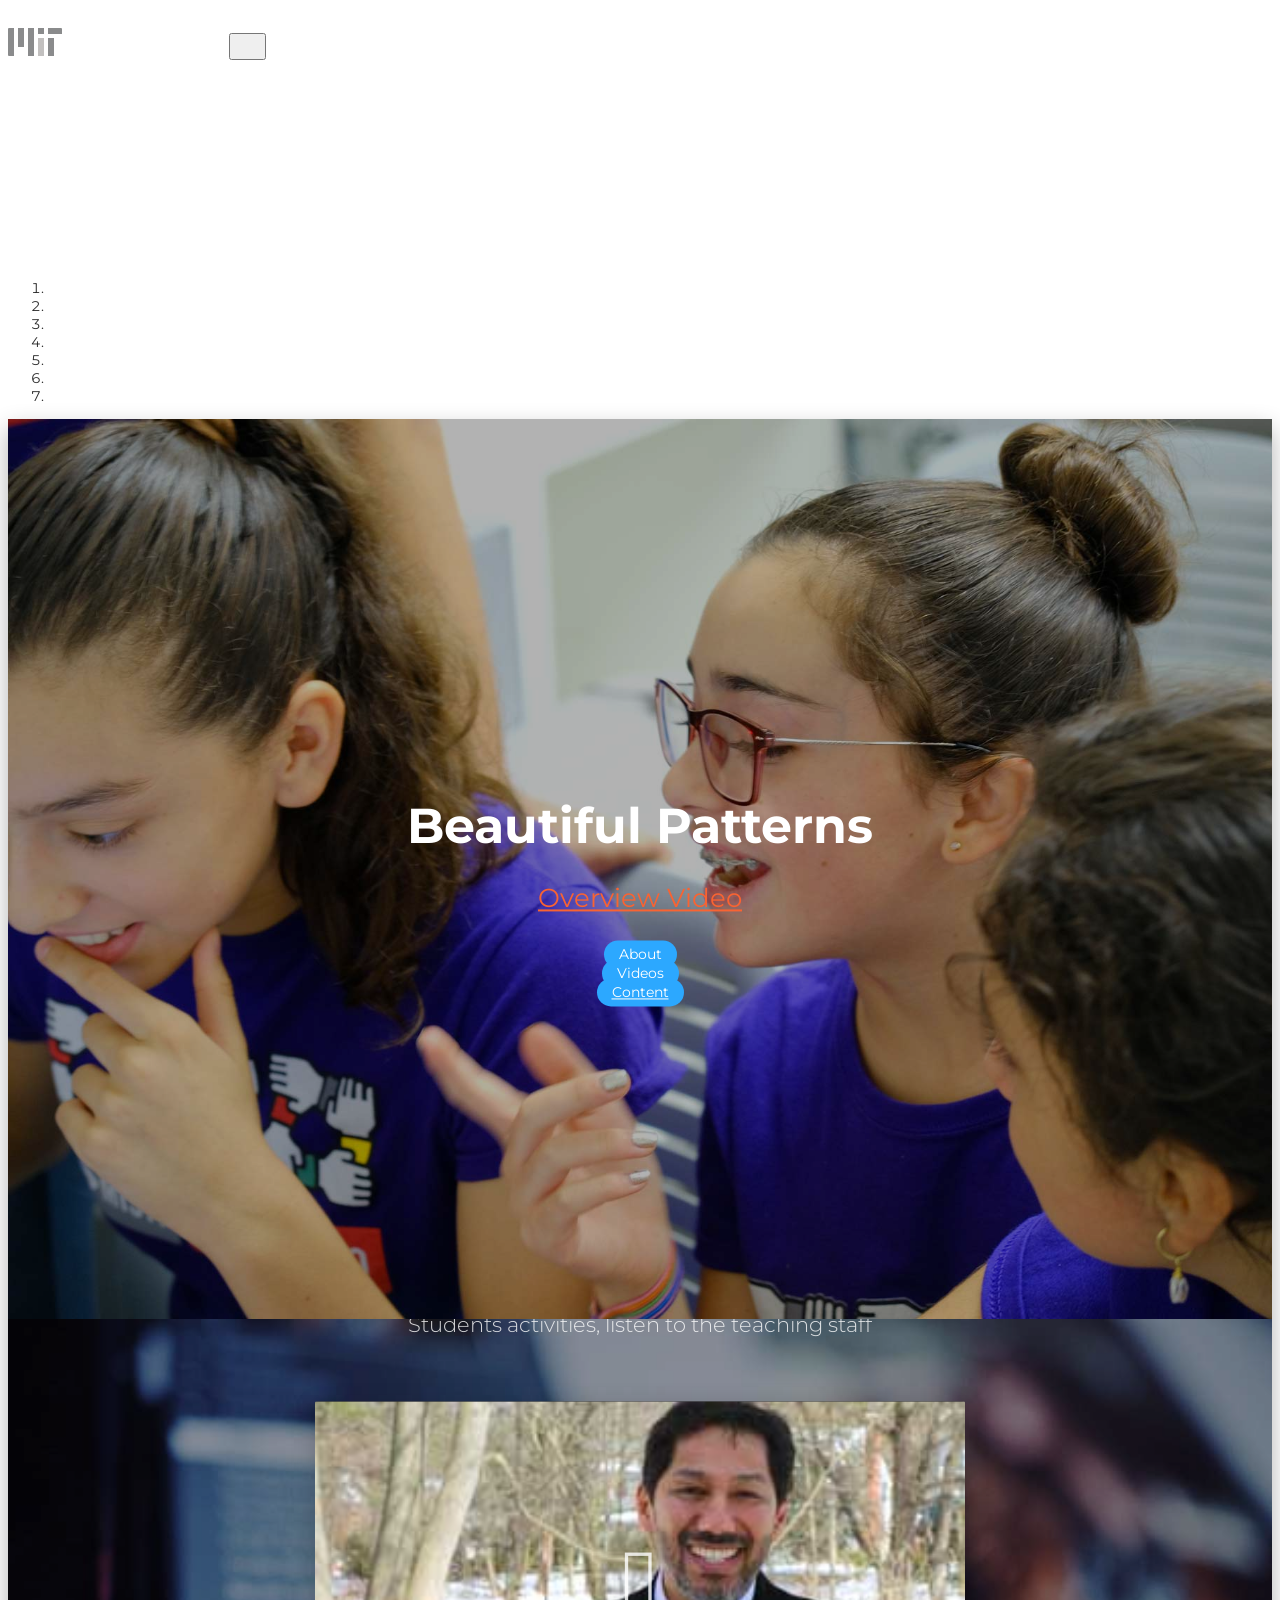
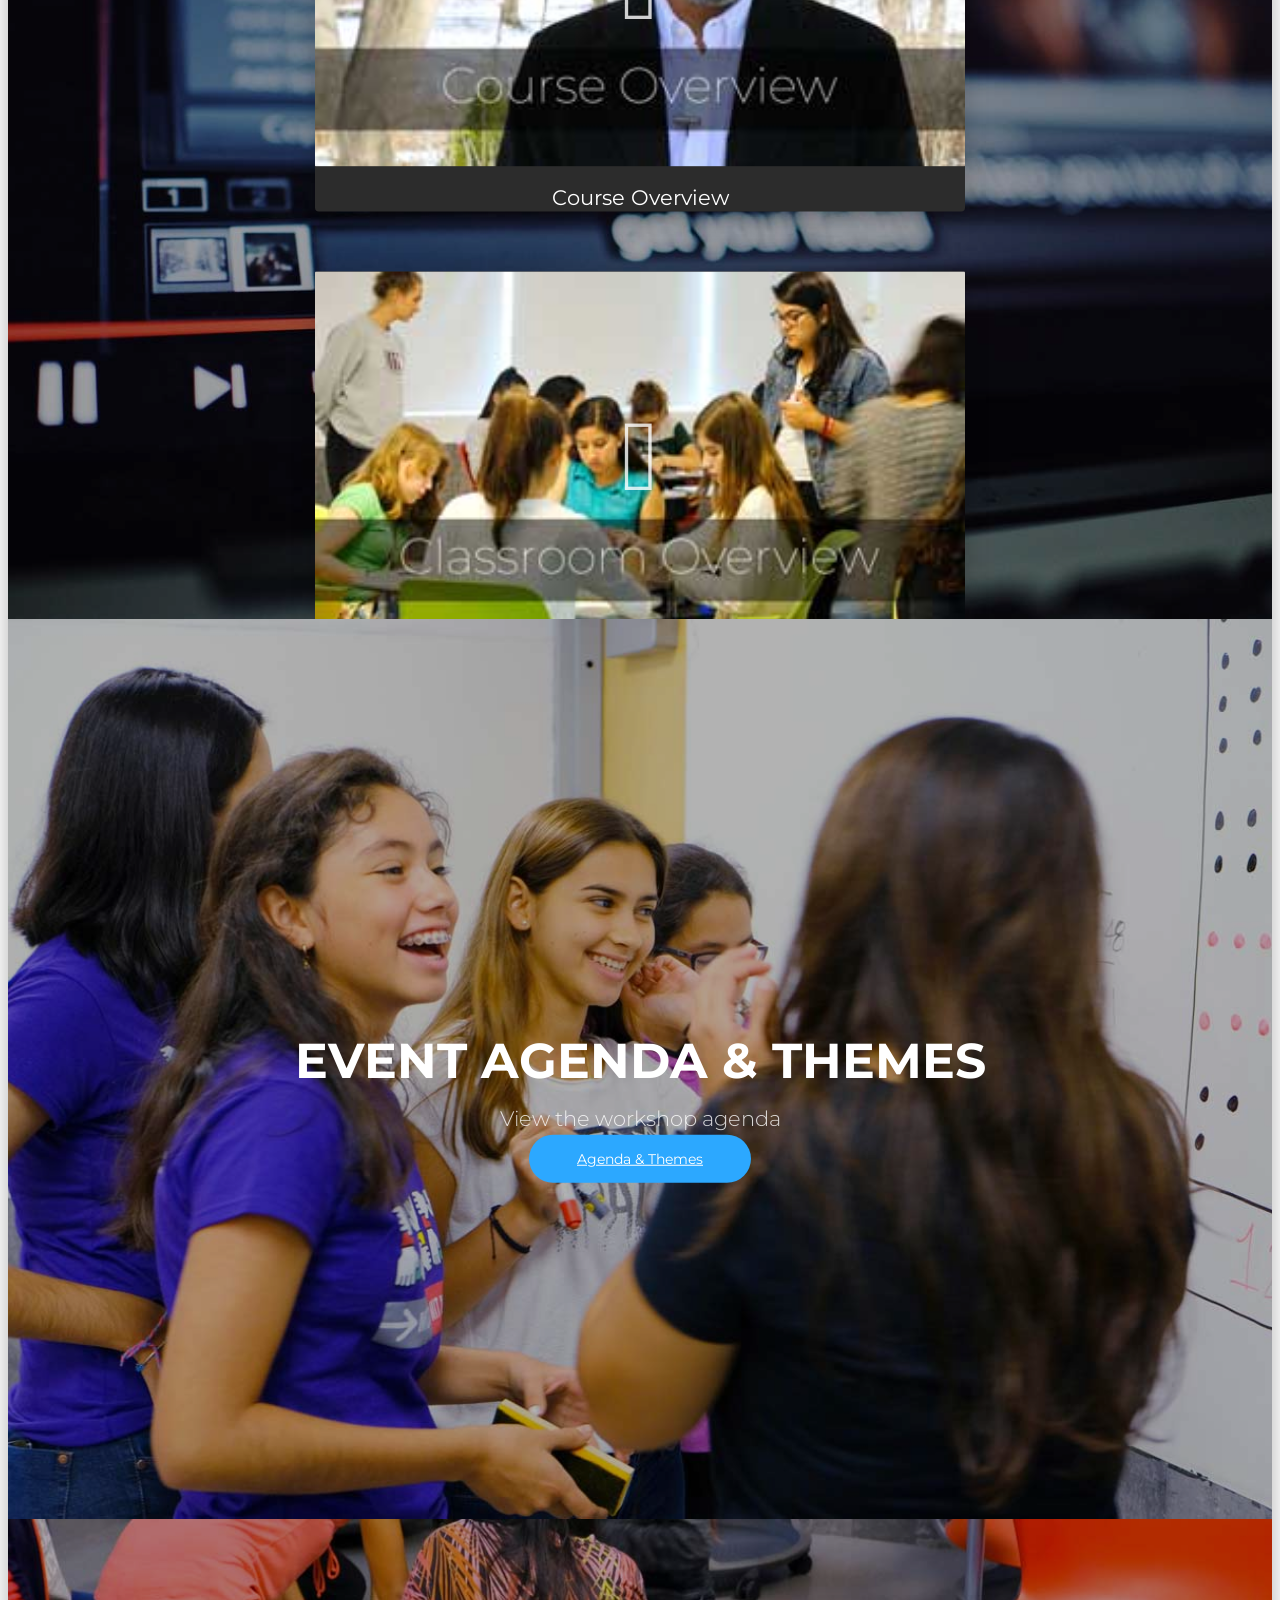
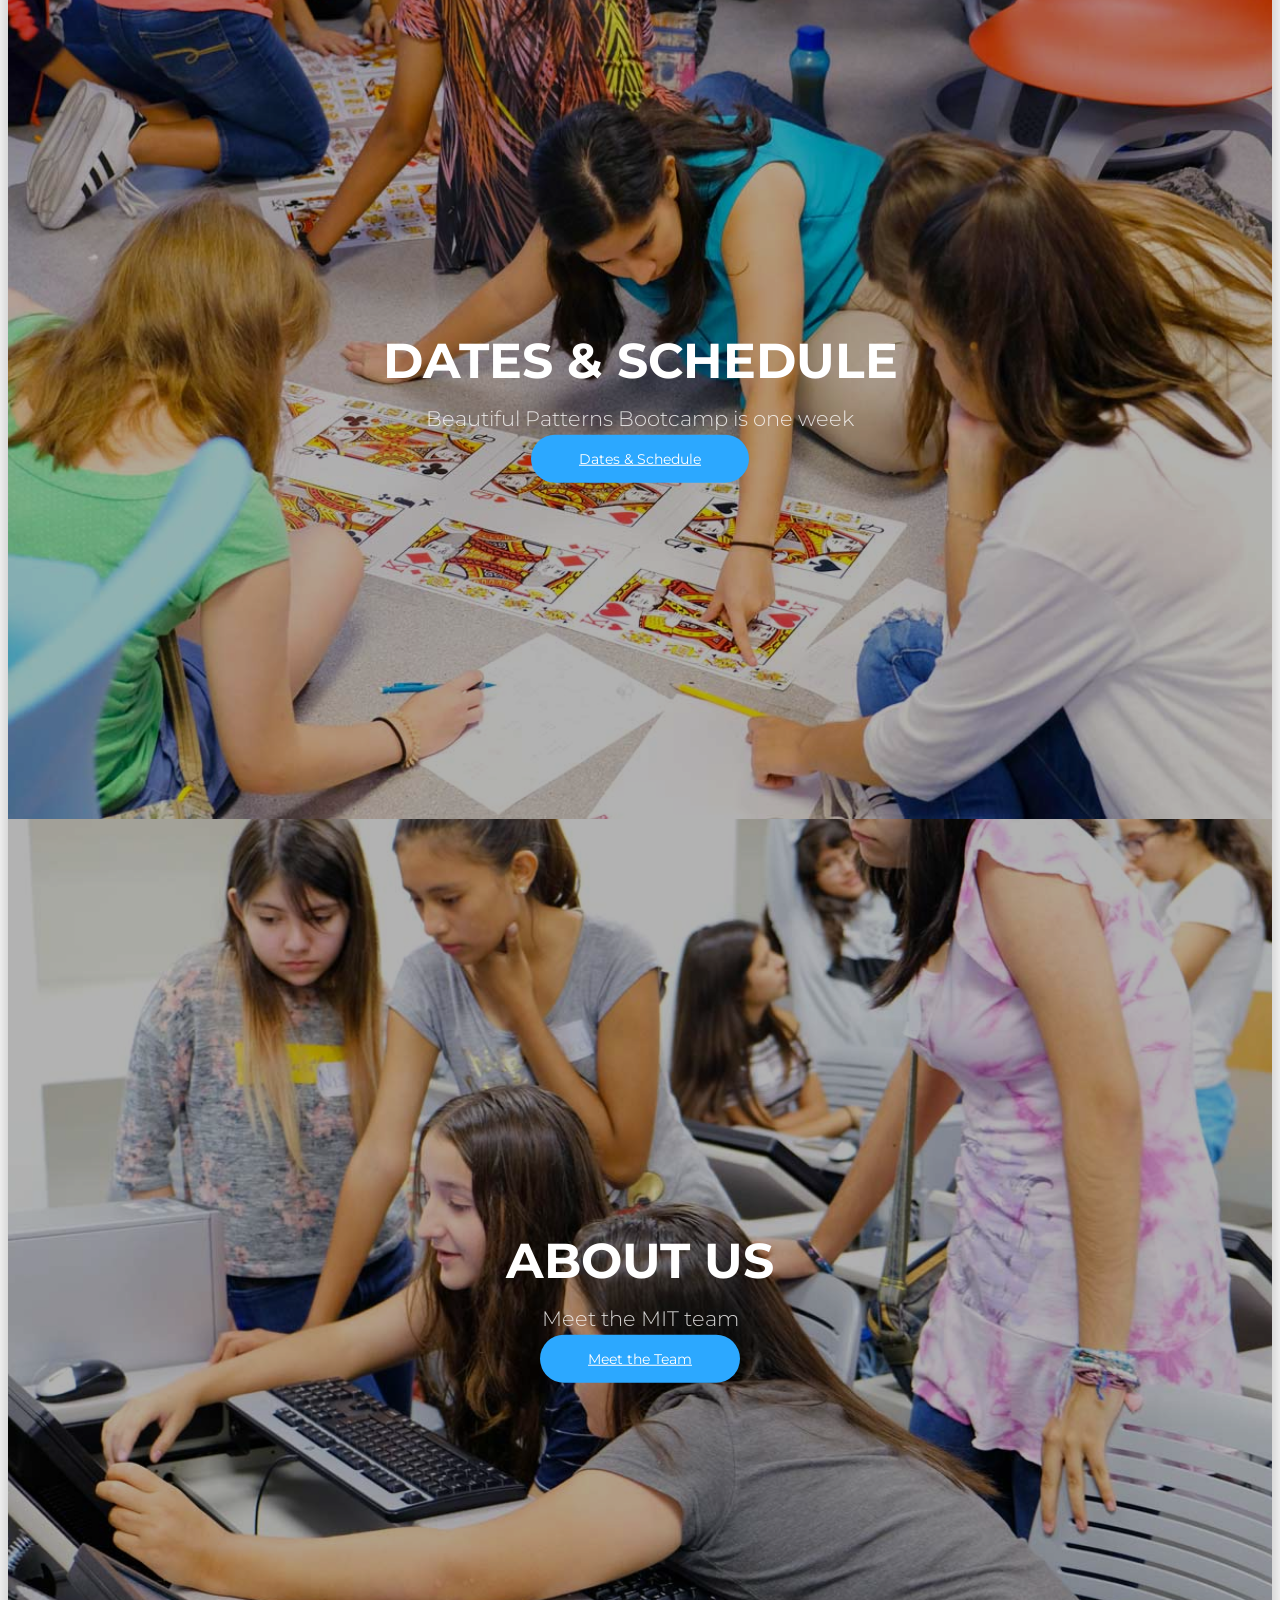
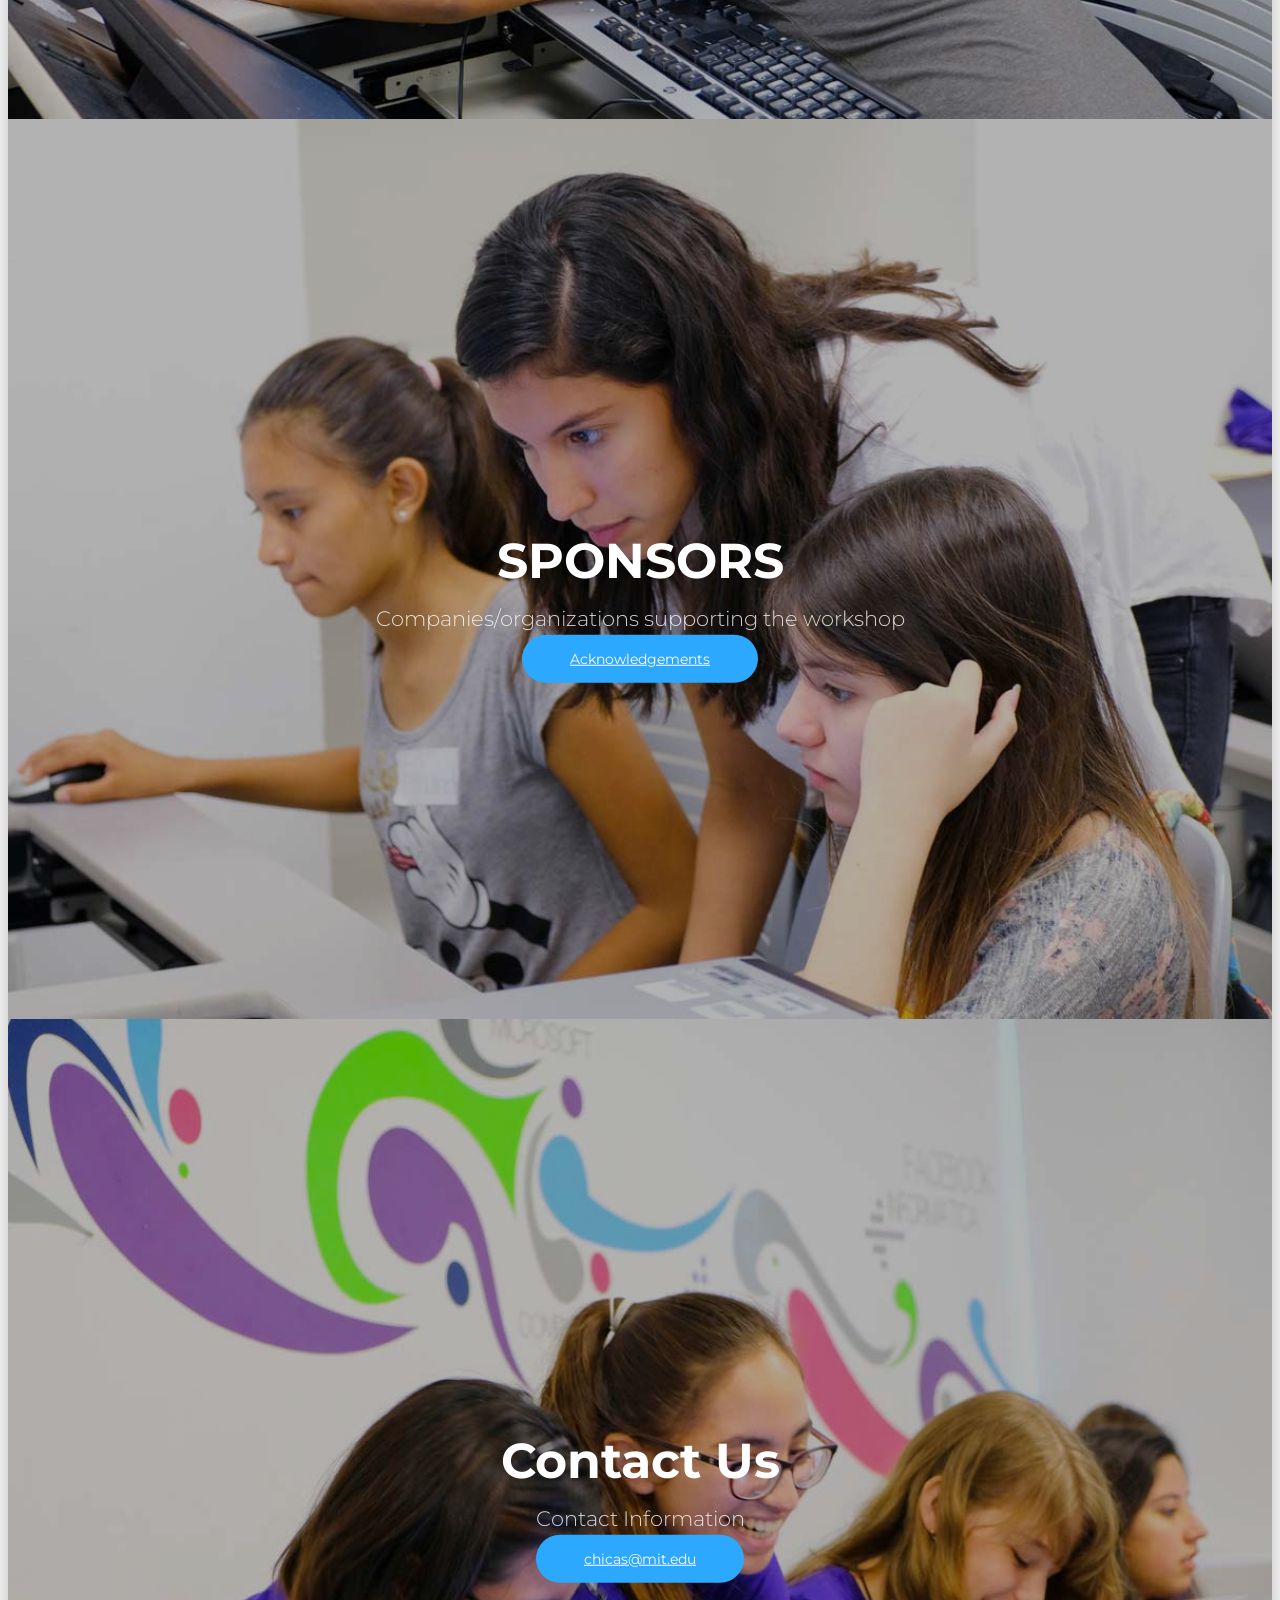
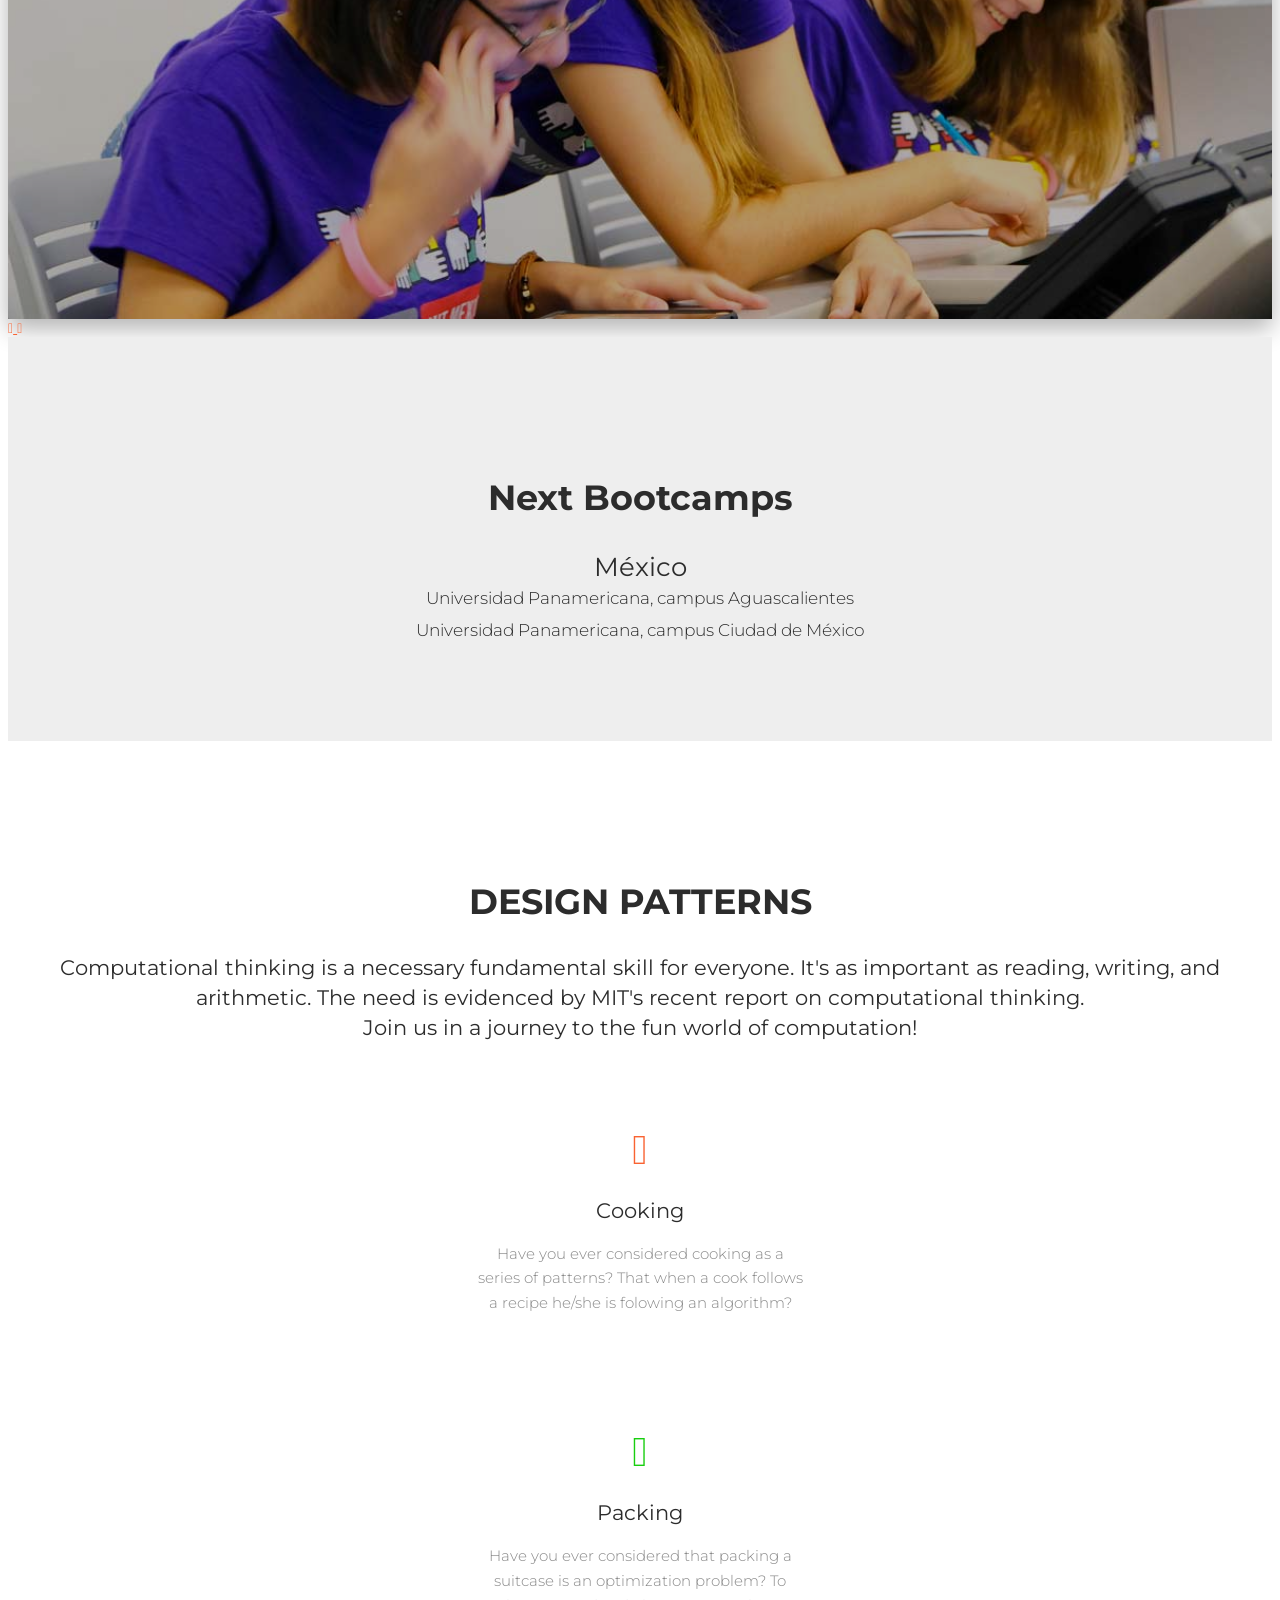
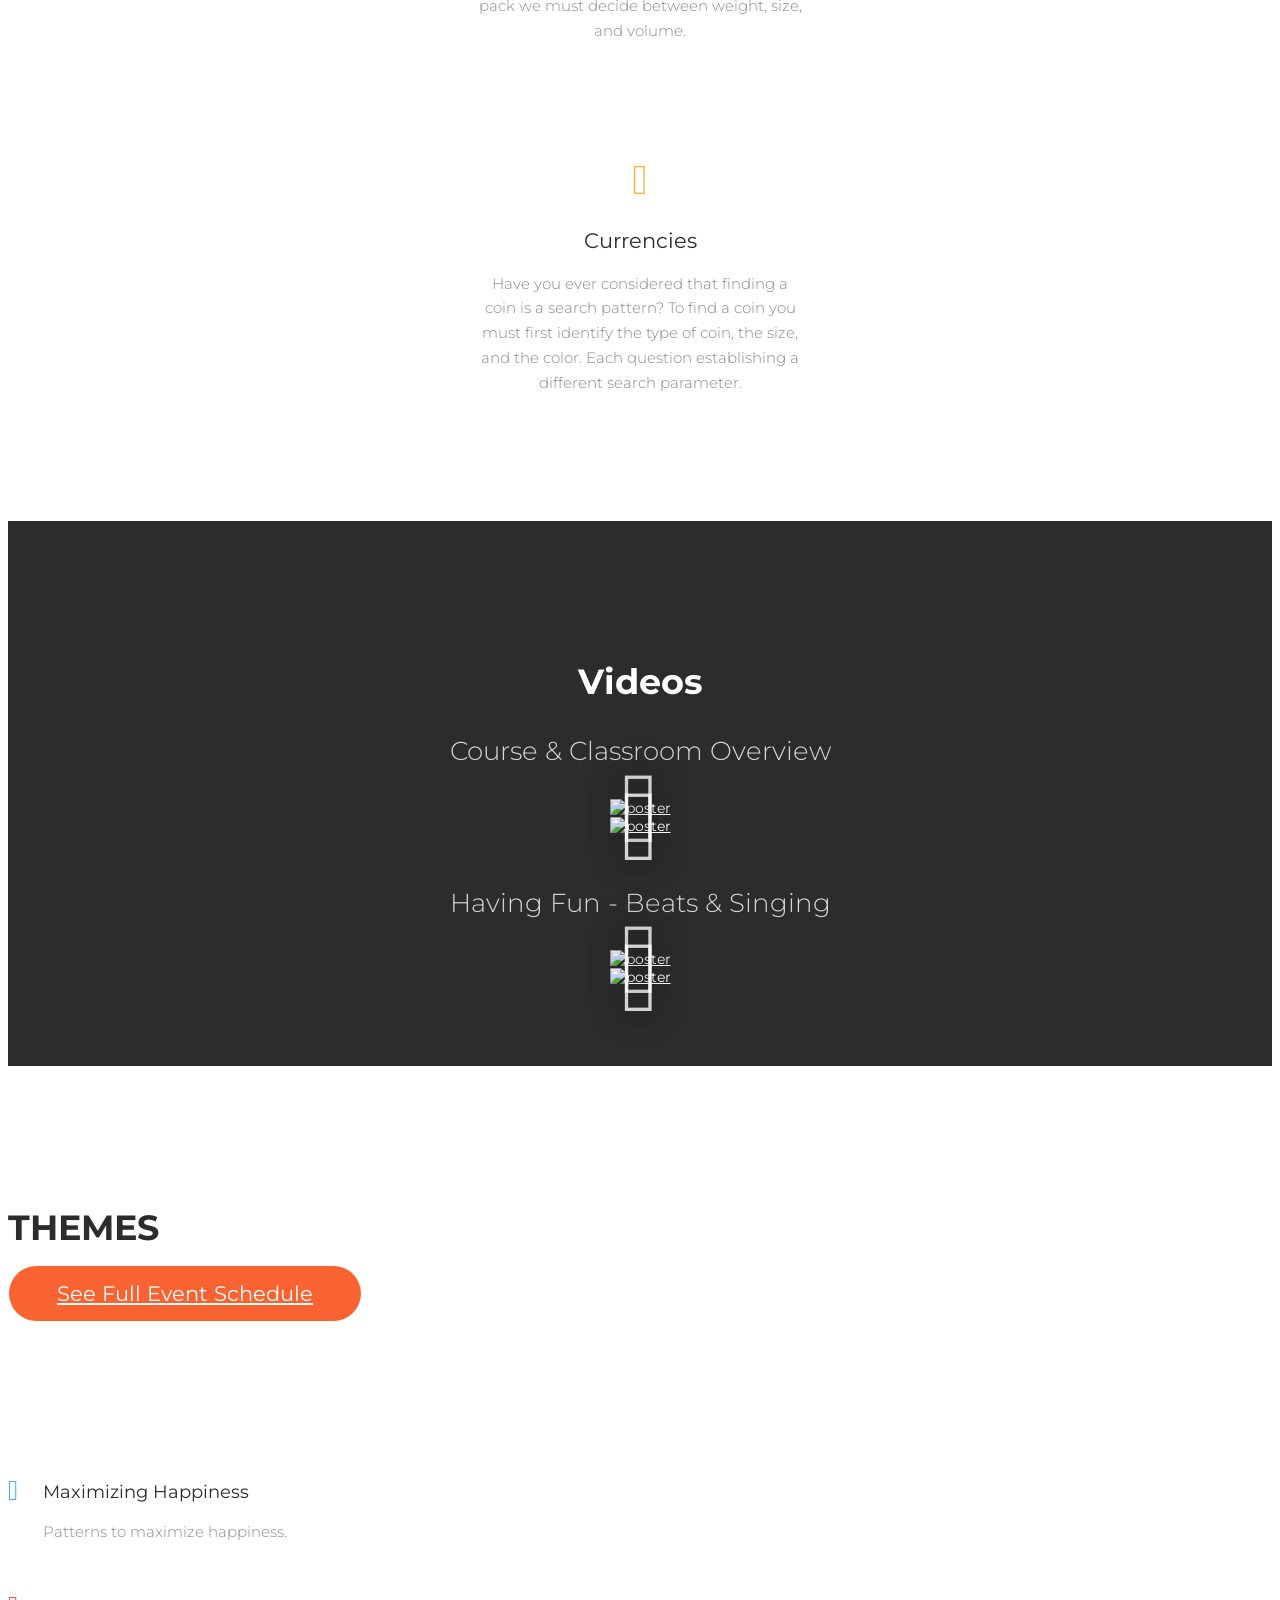
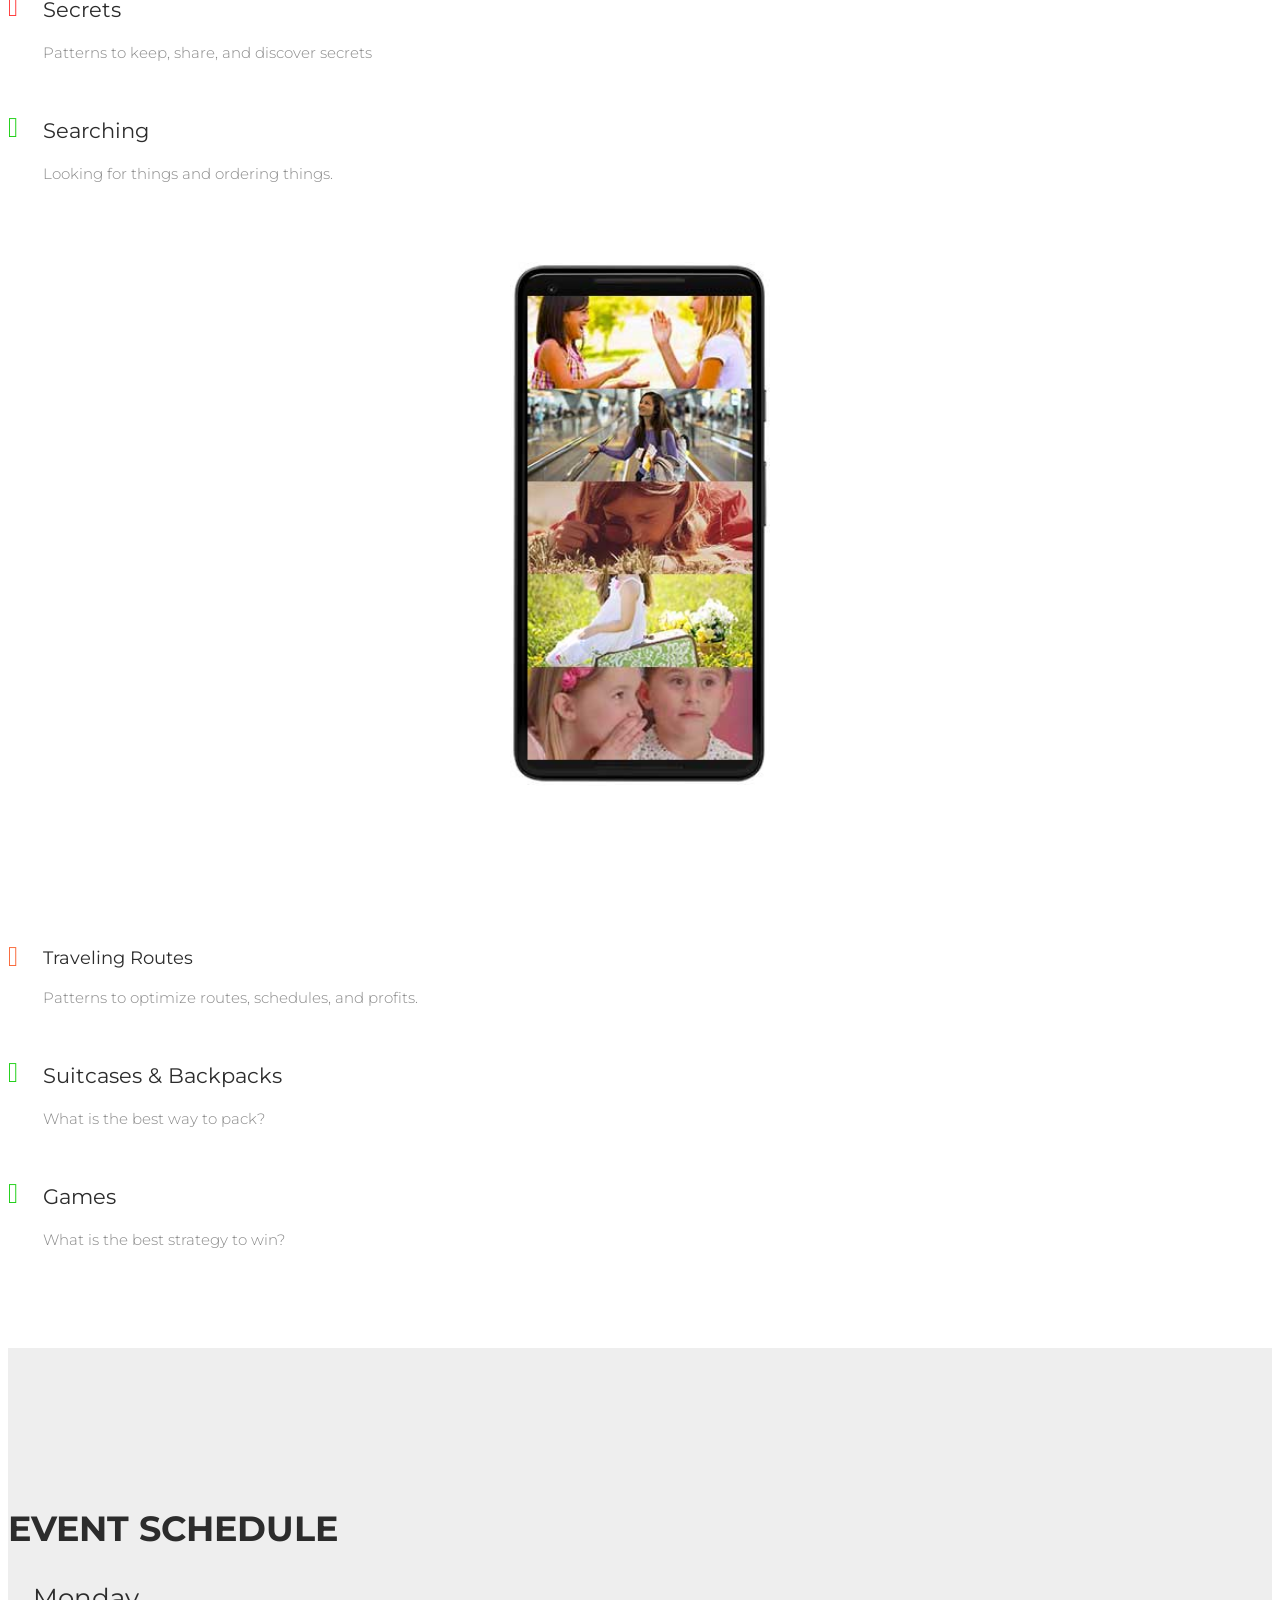
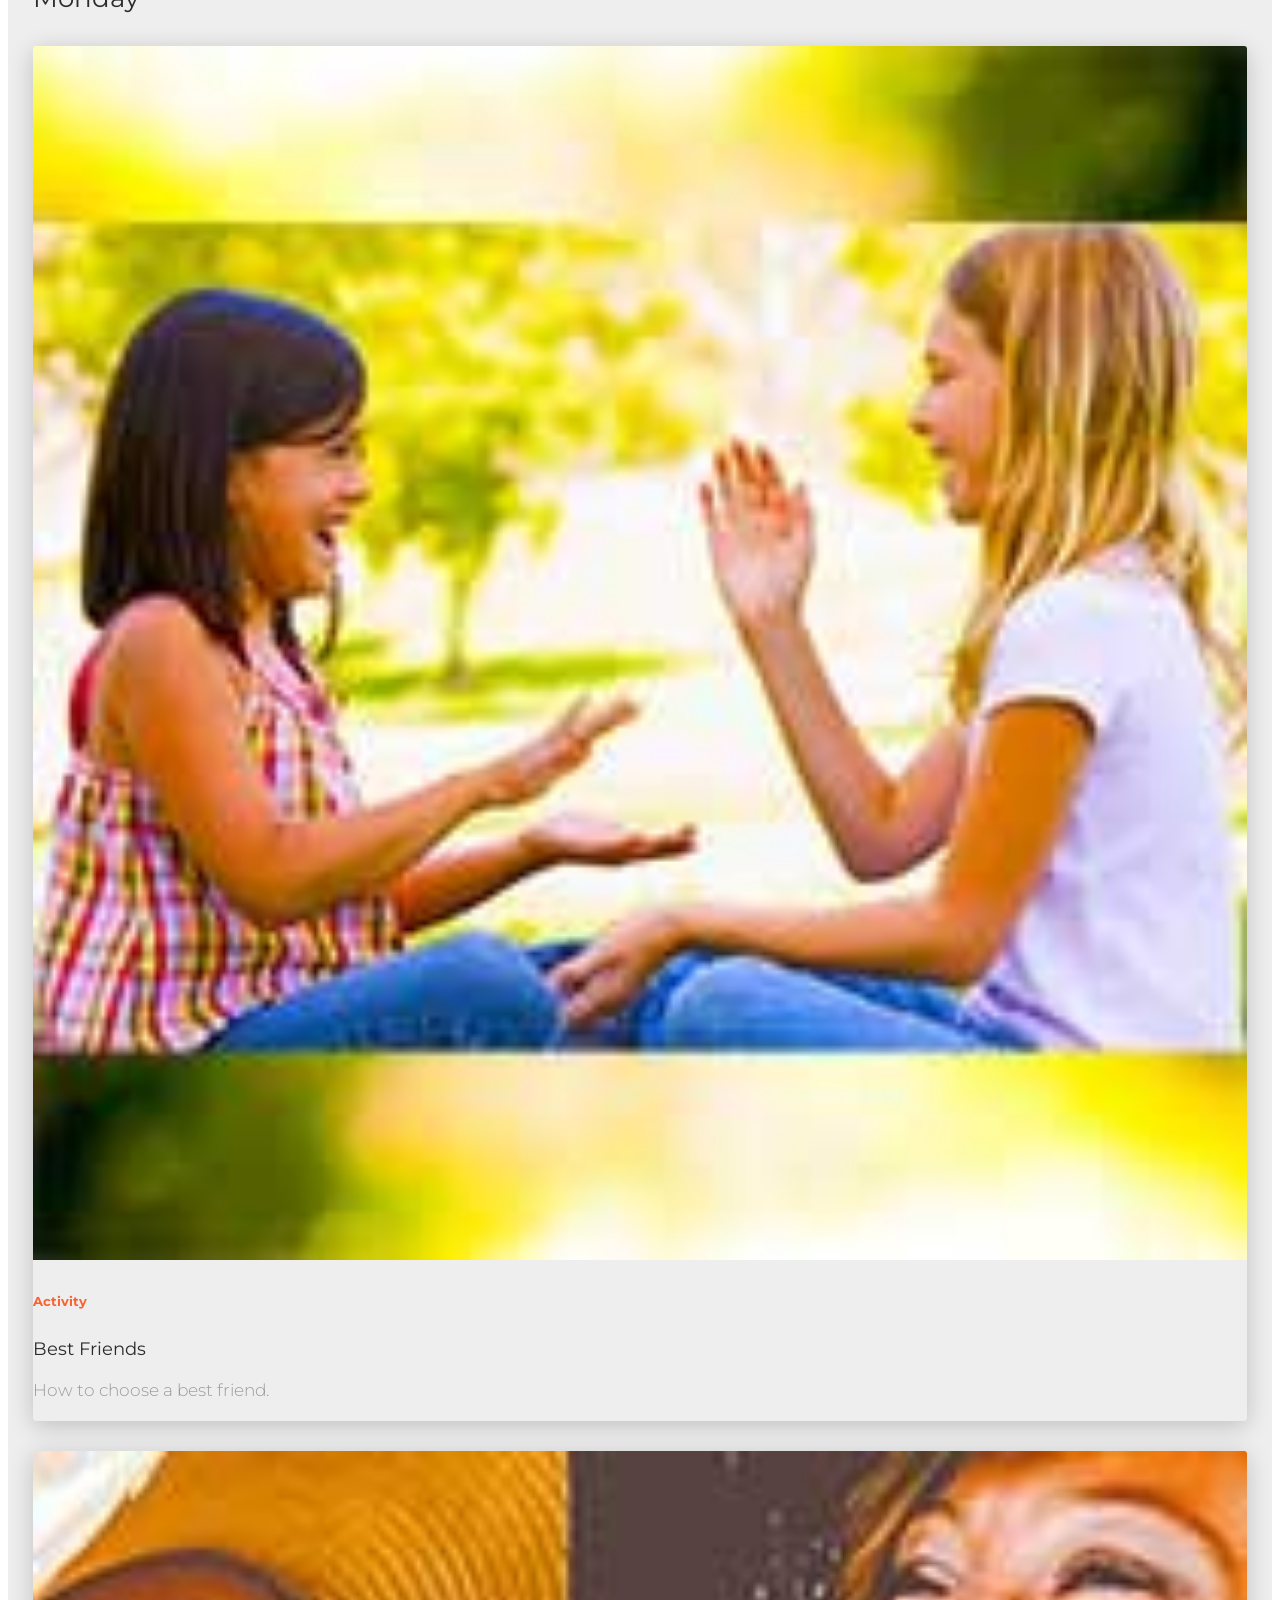
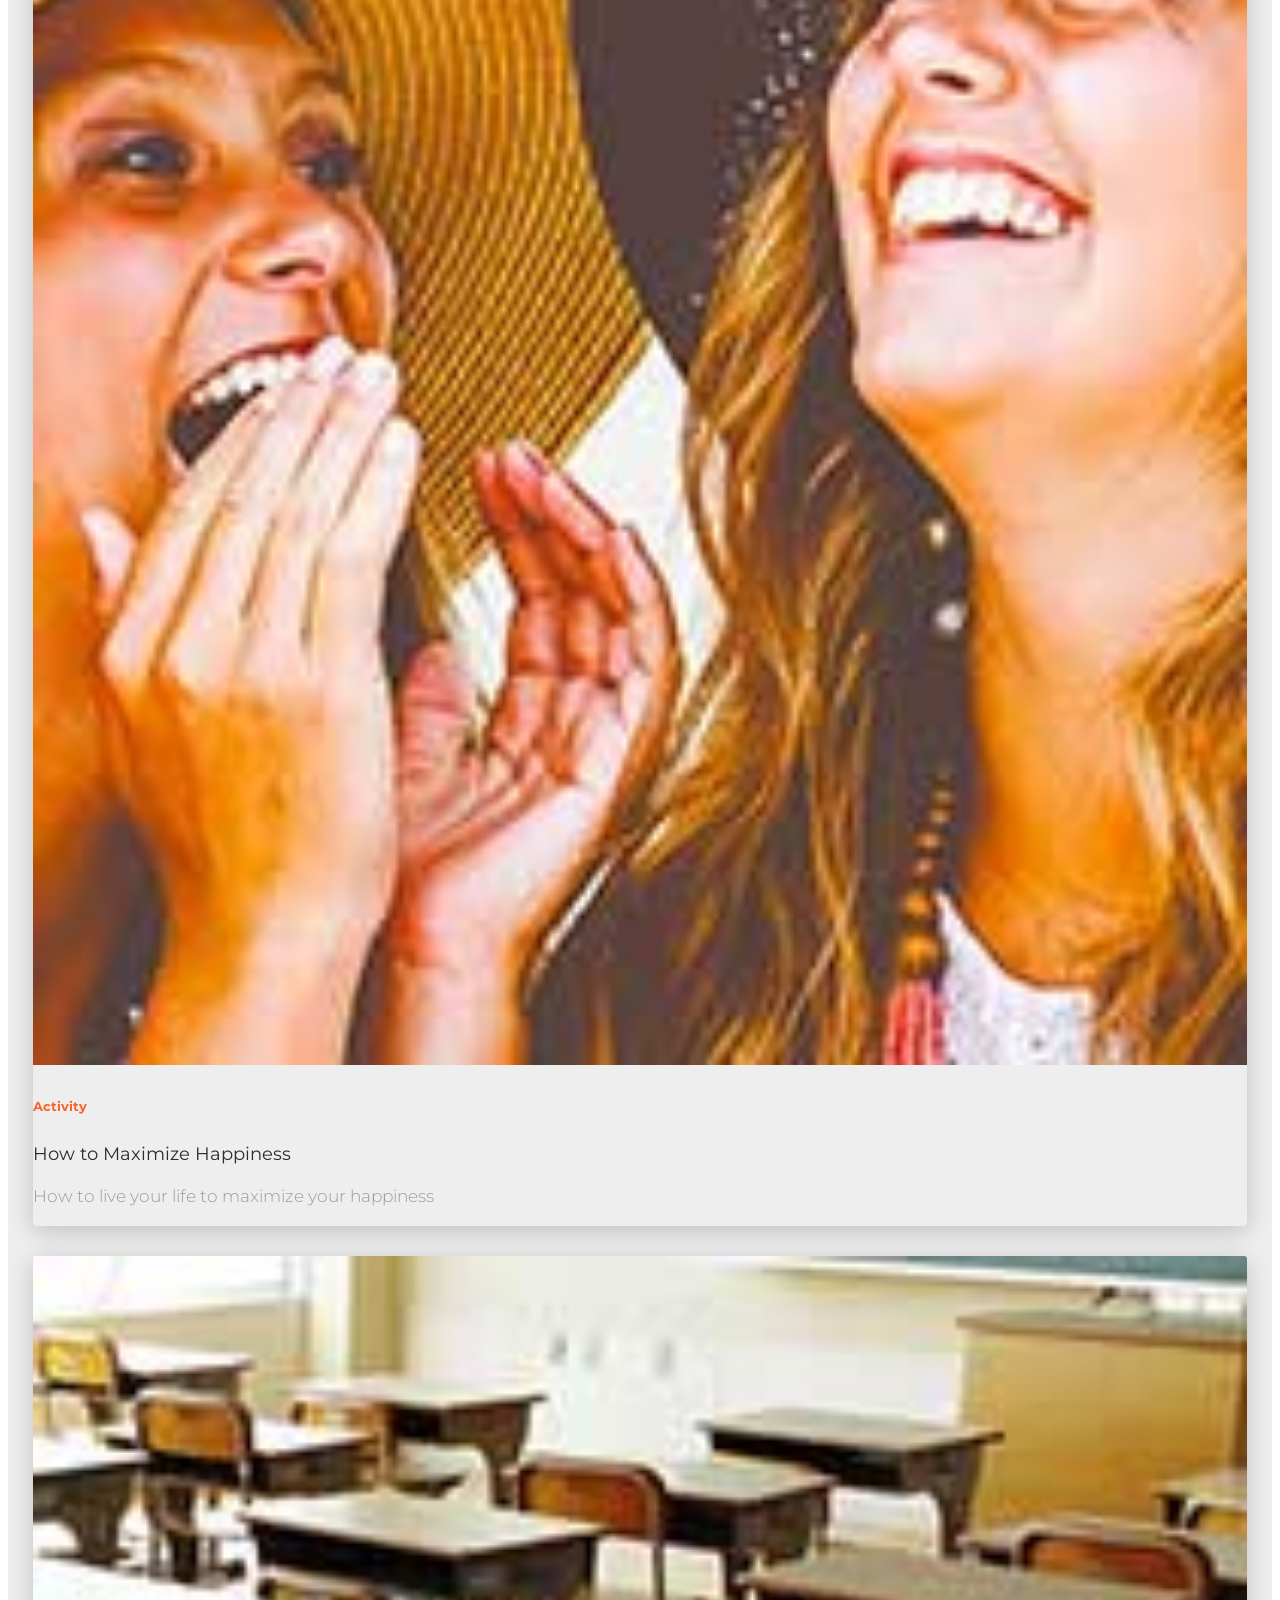
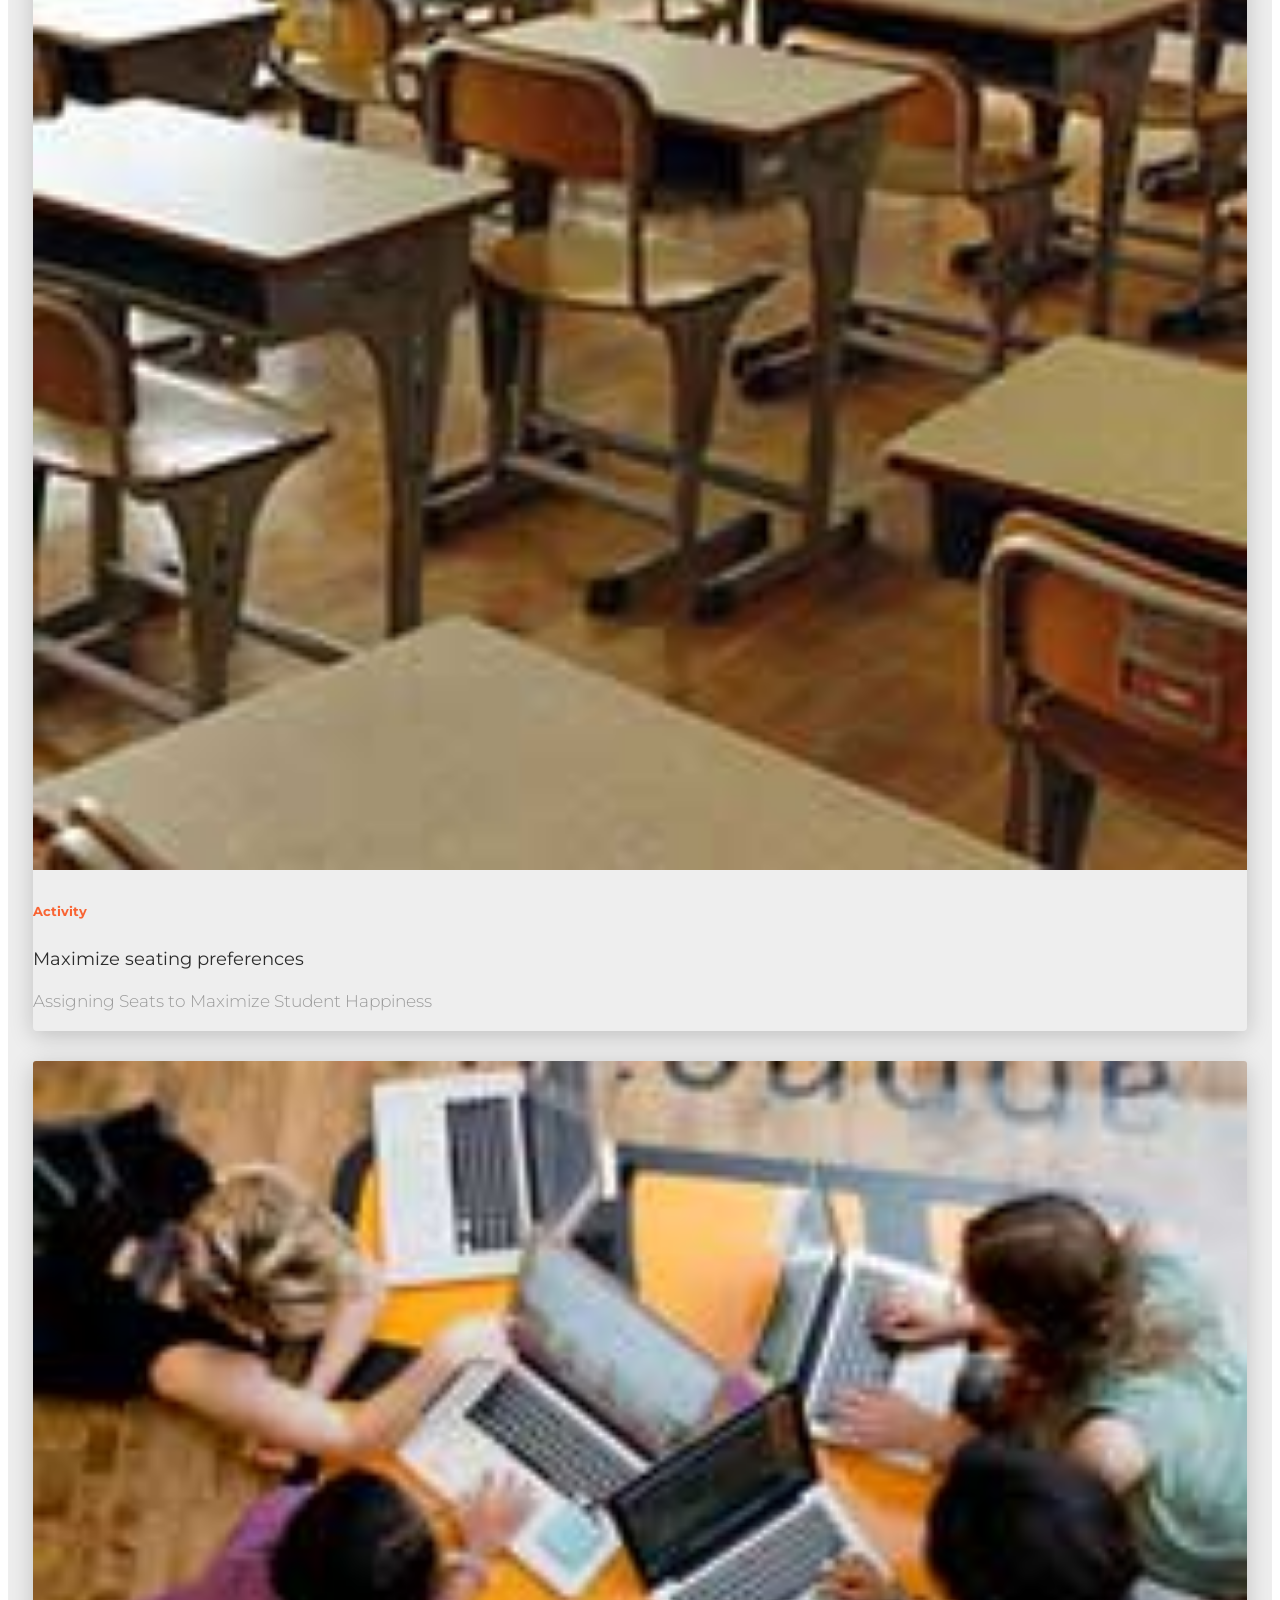
==== commit b9e133f6: "delete itesm navbar logo" ====
--- a/index.html
+++ b/index.html
@@ -62,7 +62,7 @@
         <div class="container">
             <div class="navbar-translate">
                 <a class="navbar-brand" href="#carouselExampleIndicators" rel="tooltip" title="Home" data-placement="bottom">
-                    <img src="./assets/img/logos/mit_02.png">&nbsp;&nbsp;&nbsp;<img src="./assets/img/logos/itesm.png"> &nbsp;&nbsp;&nbsp;&nbsp;&nbsp;&nbsp;&nbsp;&nbsp;BEAUTIFUL PATTERNS
+                    <img src="./assets/img/logos/mit_02.png">&nbsp;&nbsp;&nbsp;&nbsp;&nbsp;&nbsp;&nbsp;&nbsp;BEAUTIFUL PATTERNS
                 </a>
                 <button class="navbar-toggler" type="button" data-toggle="collapse" data-target="#navigation" aria-controls="navigation-index" aria-expanded="false" aria-label="Toggle navigation">
                     <span class="navbar-toggler-bar bar1"></span>
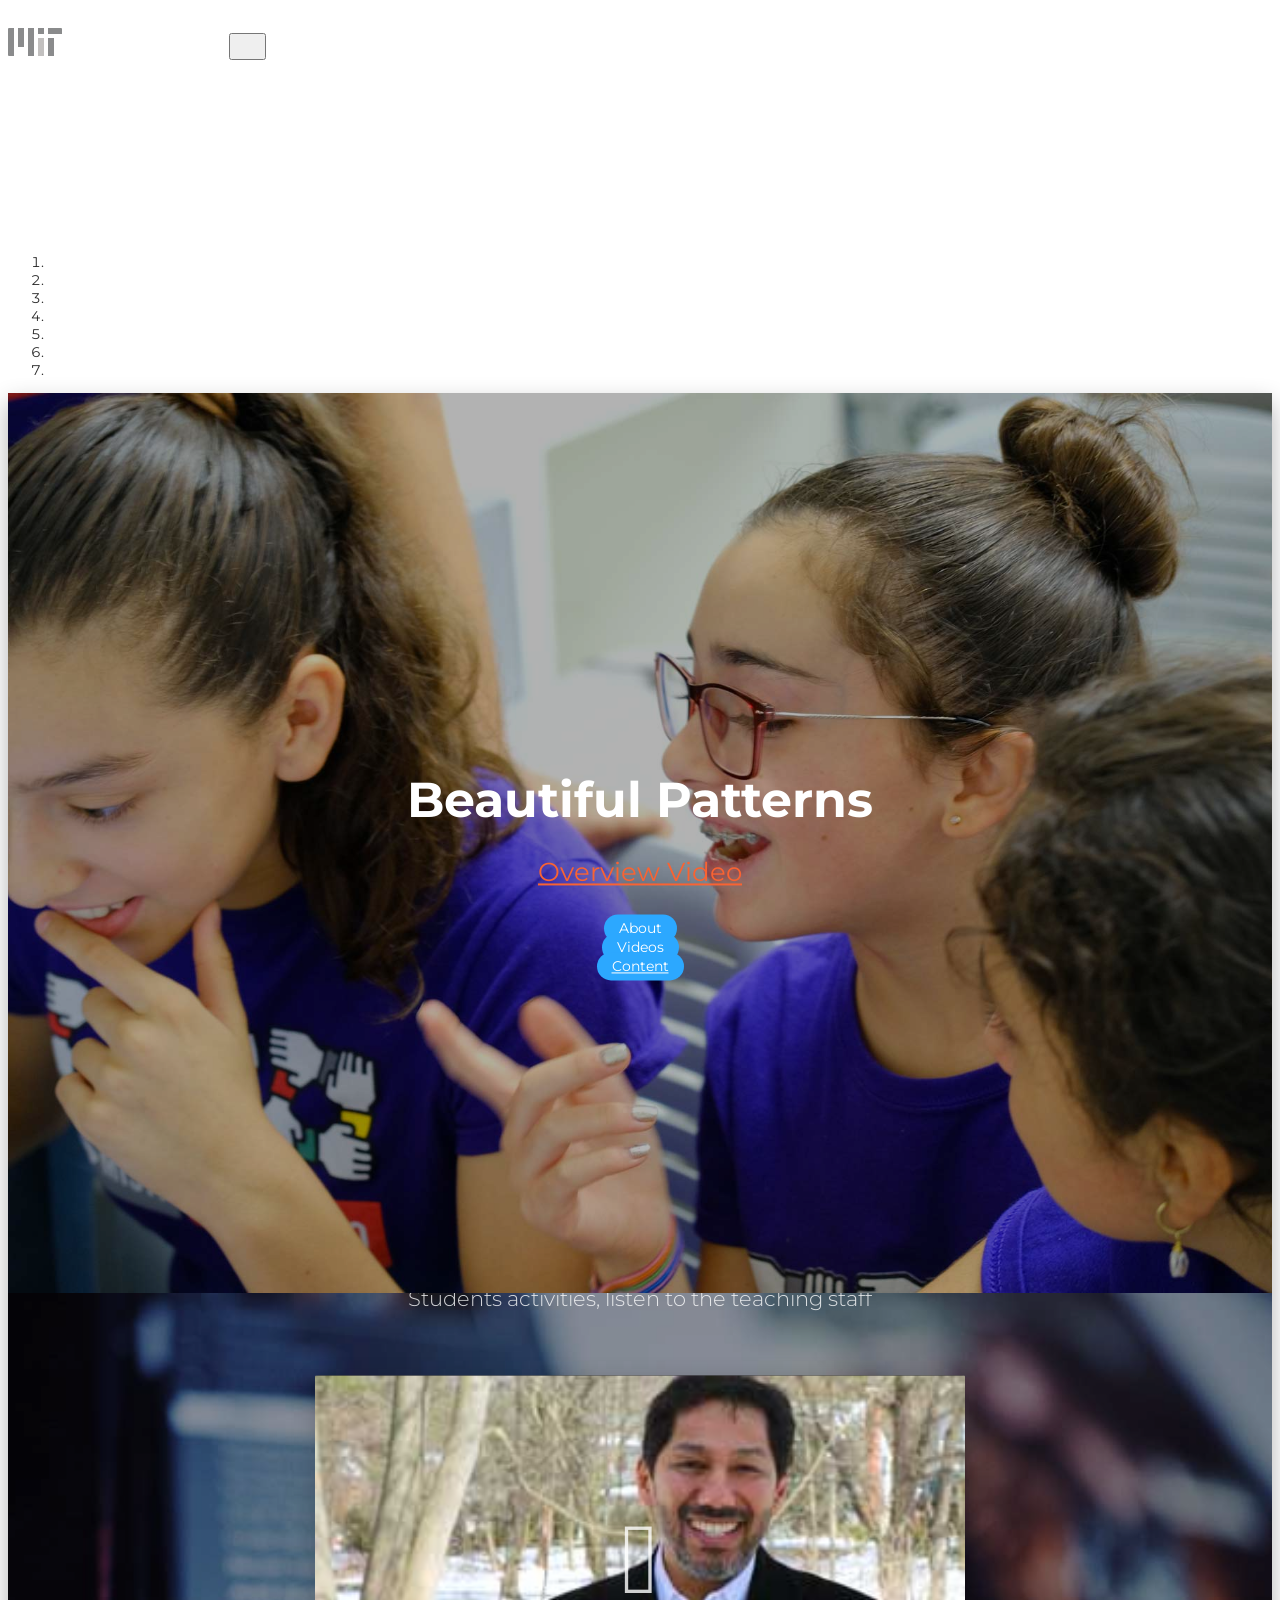
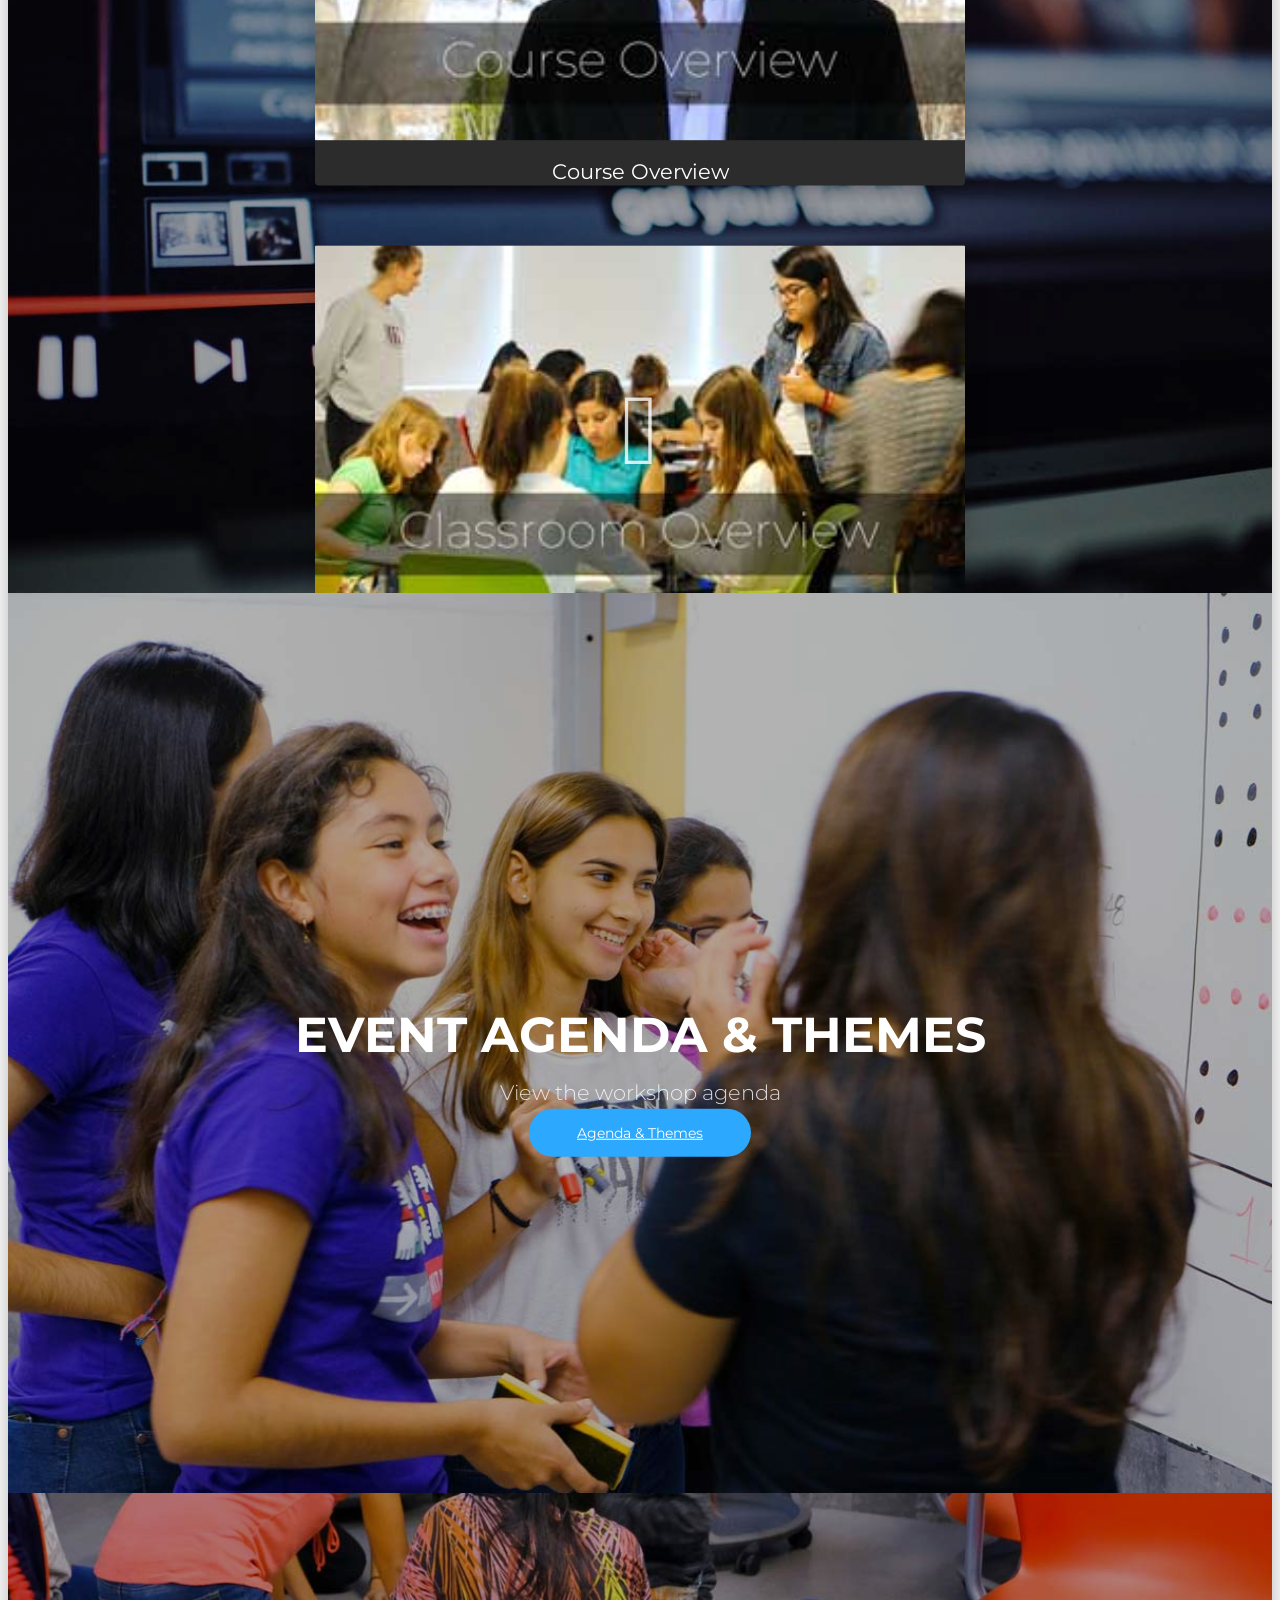
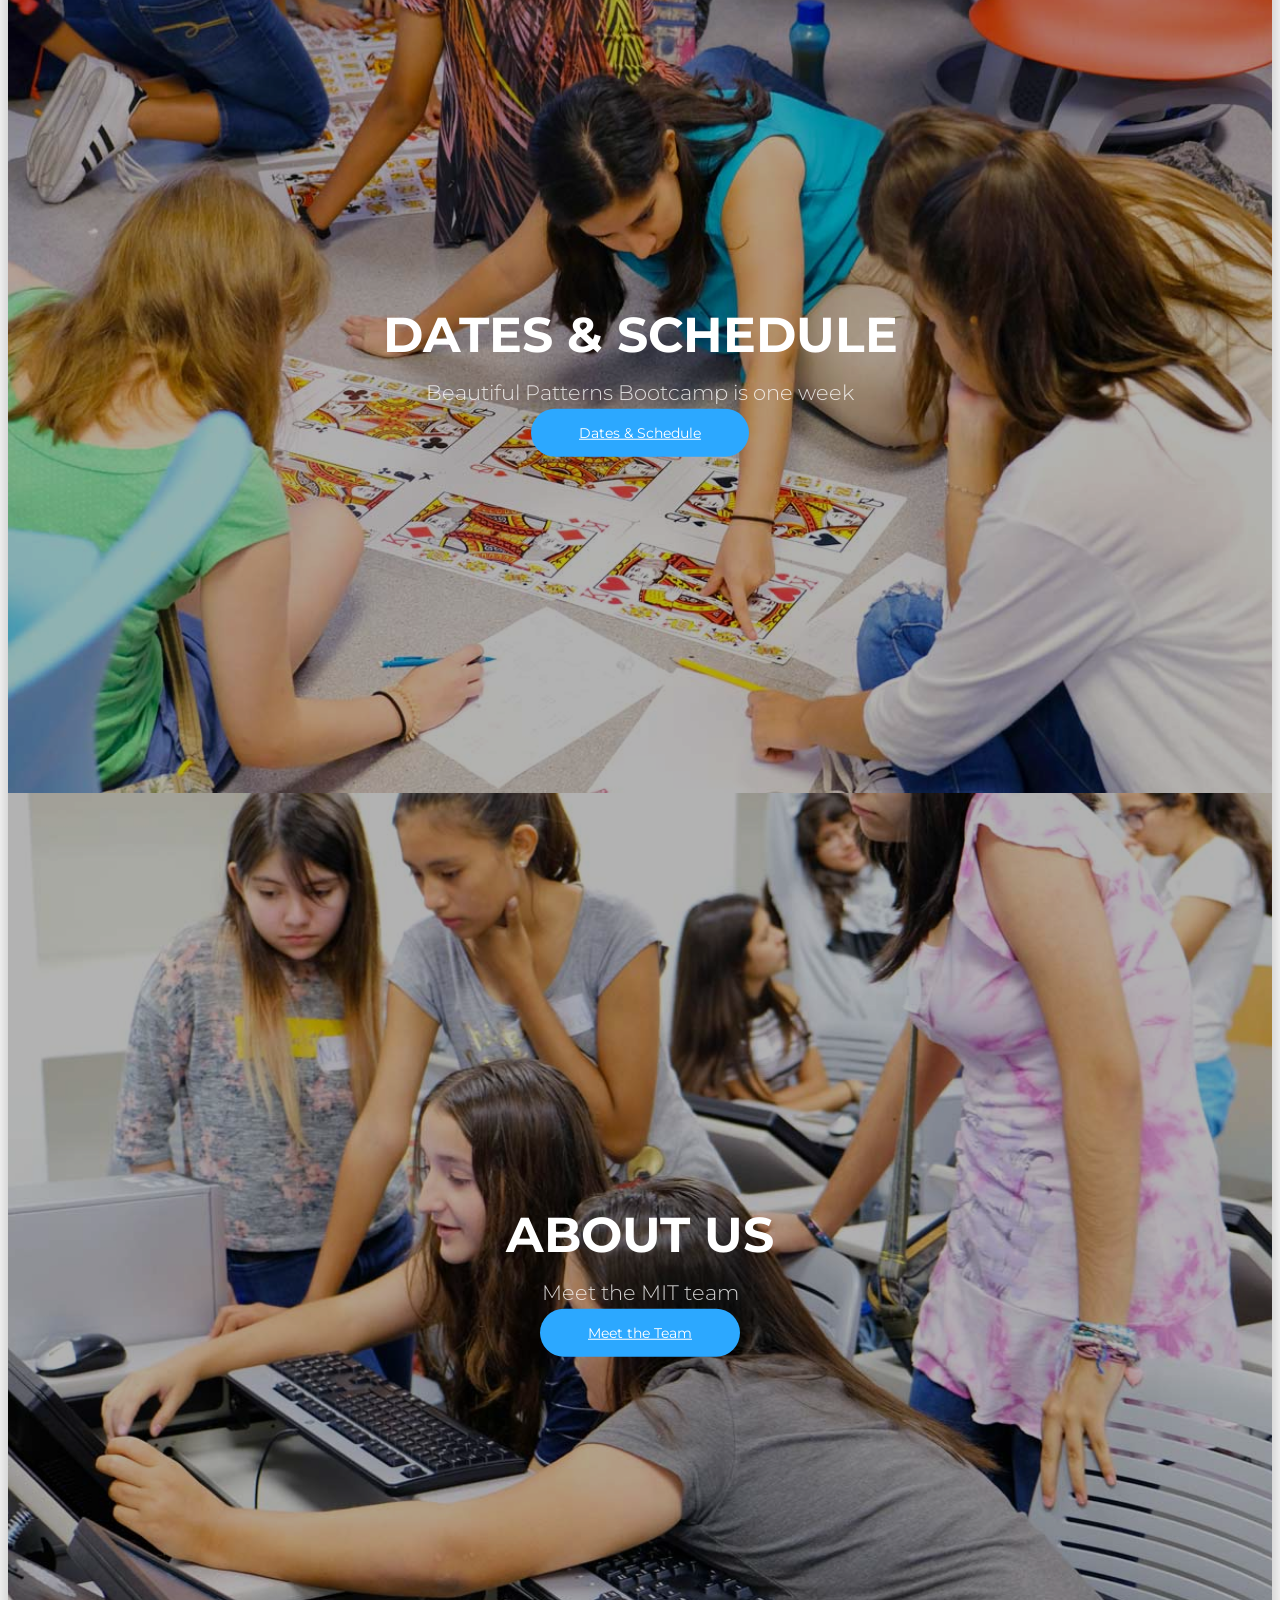
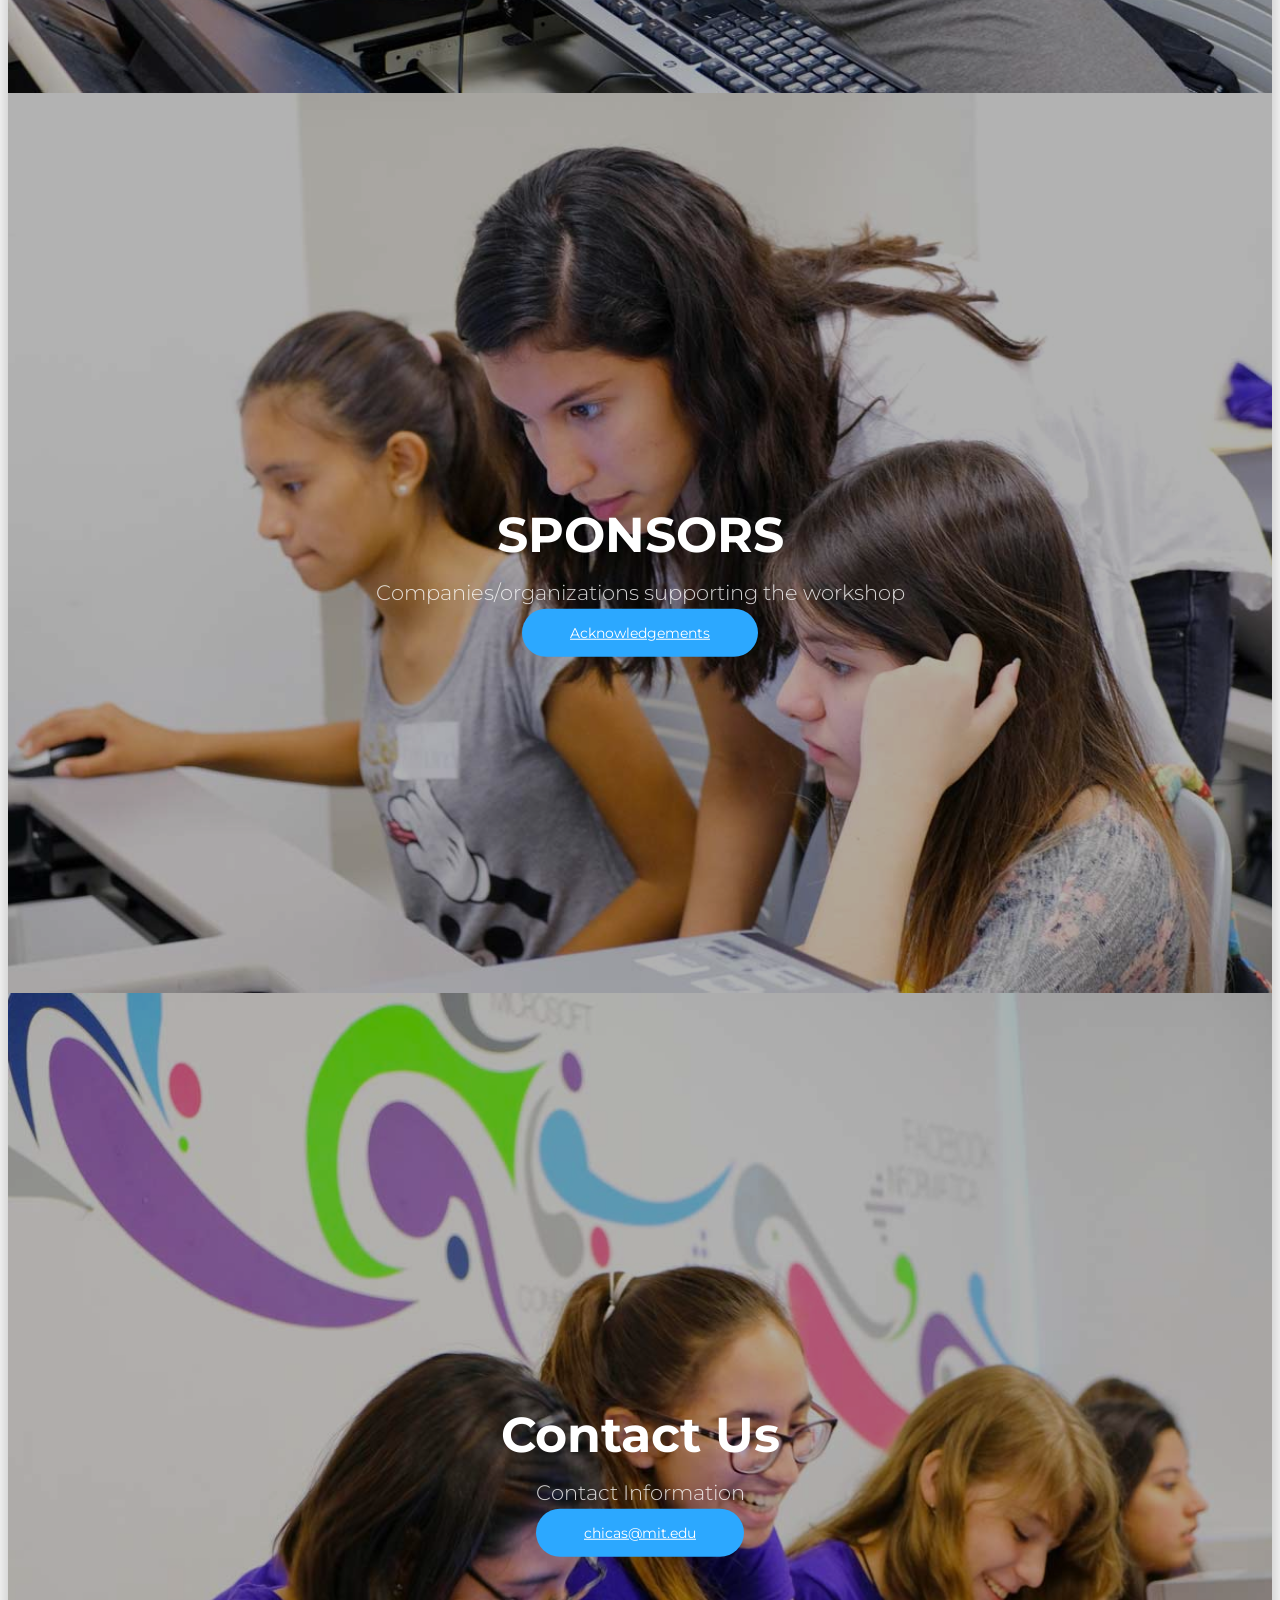
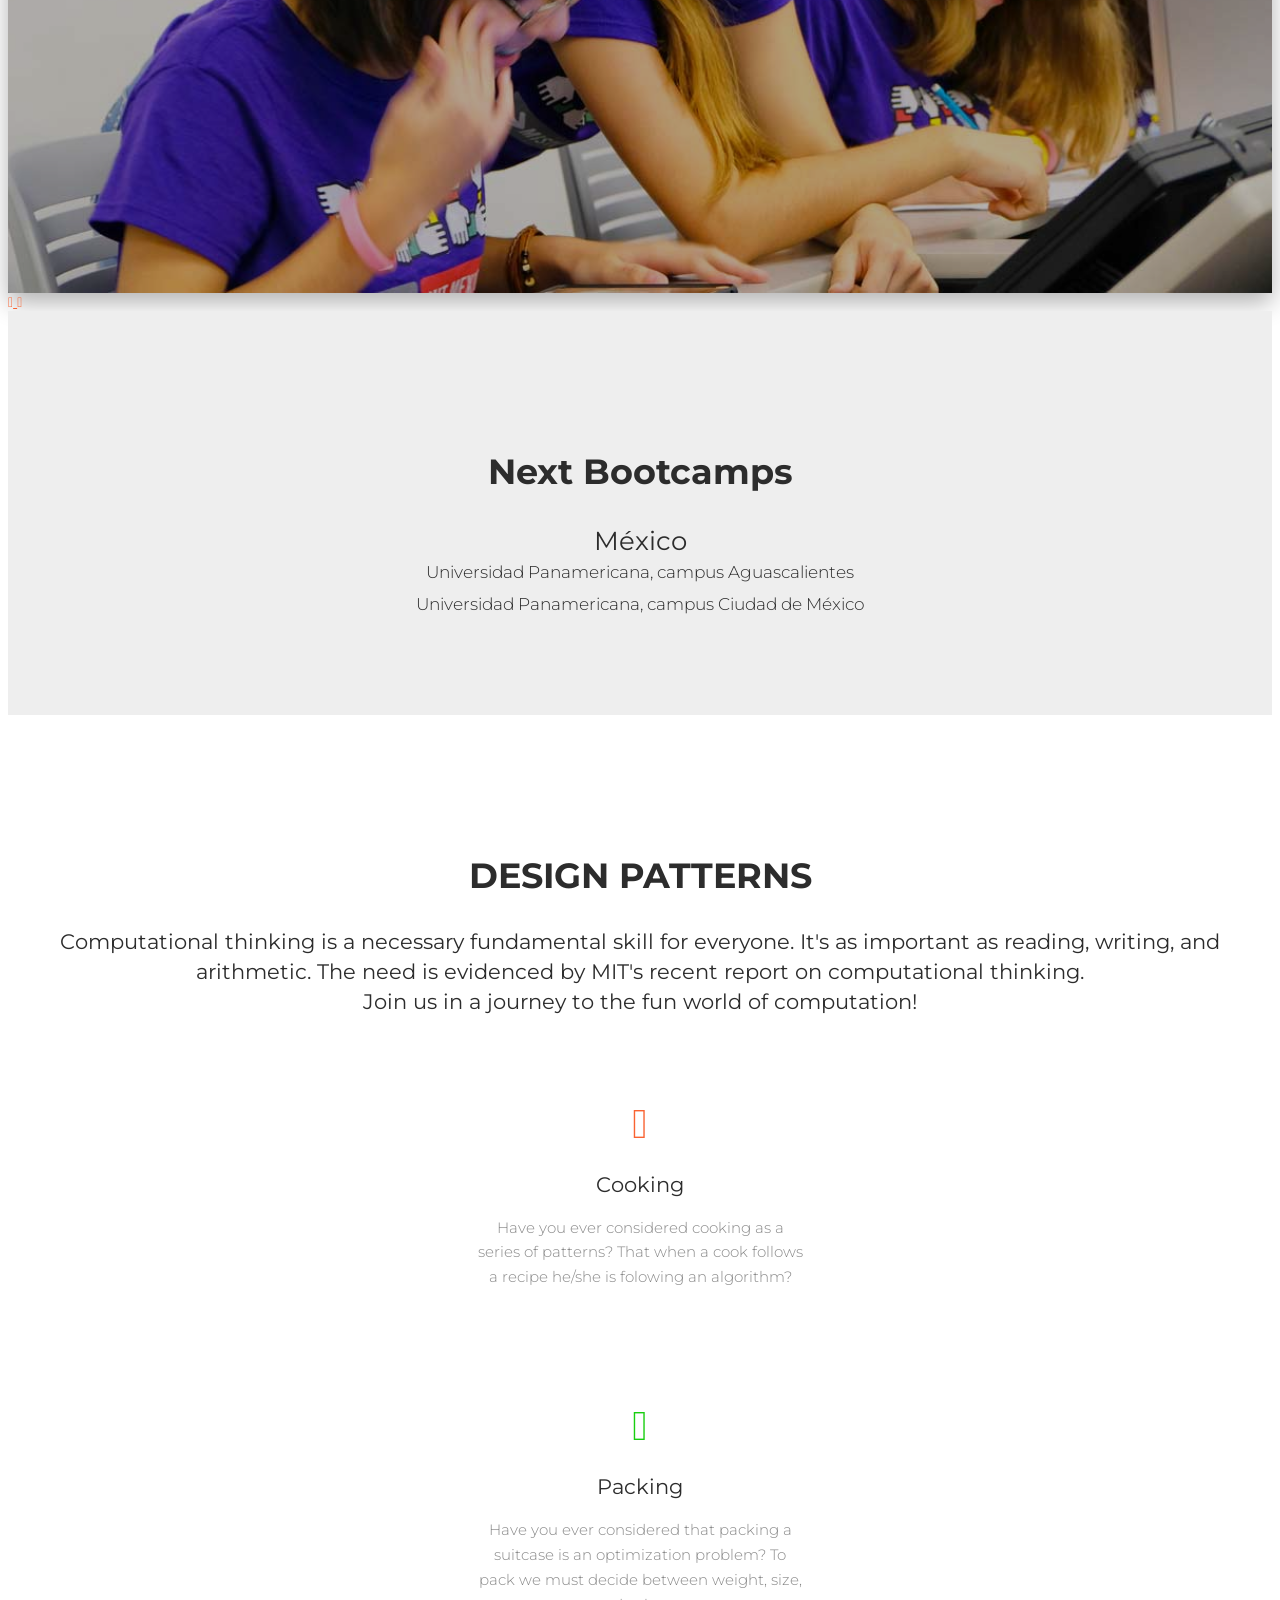
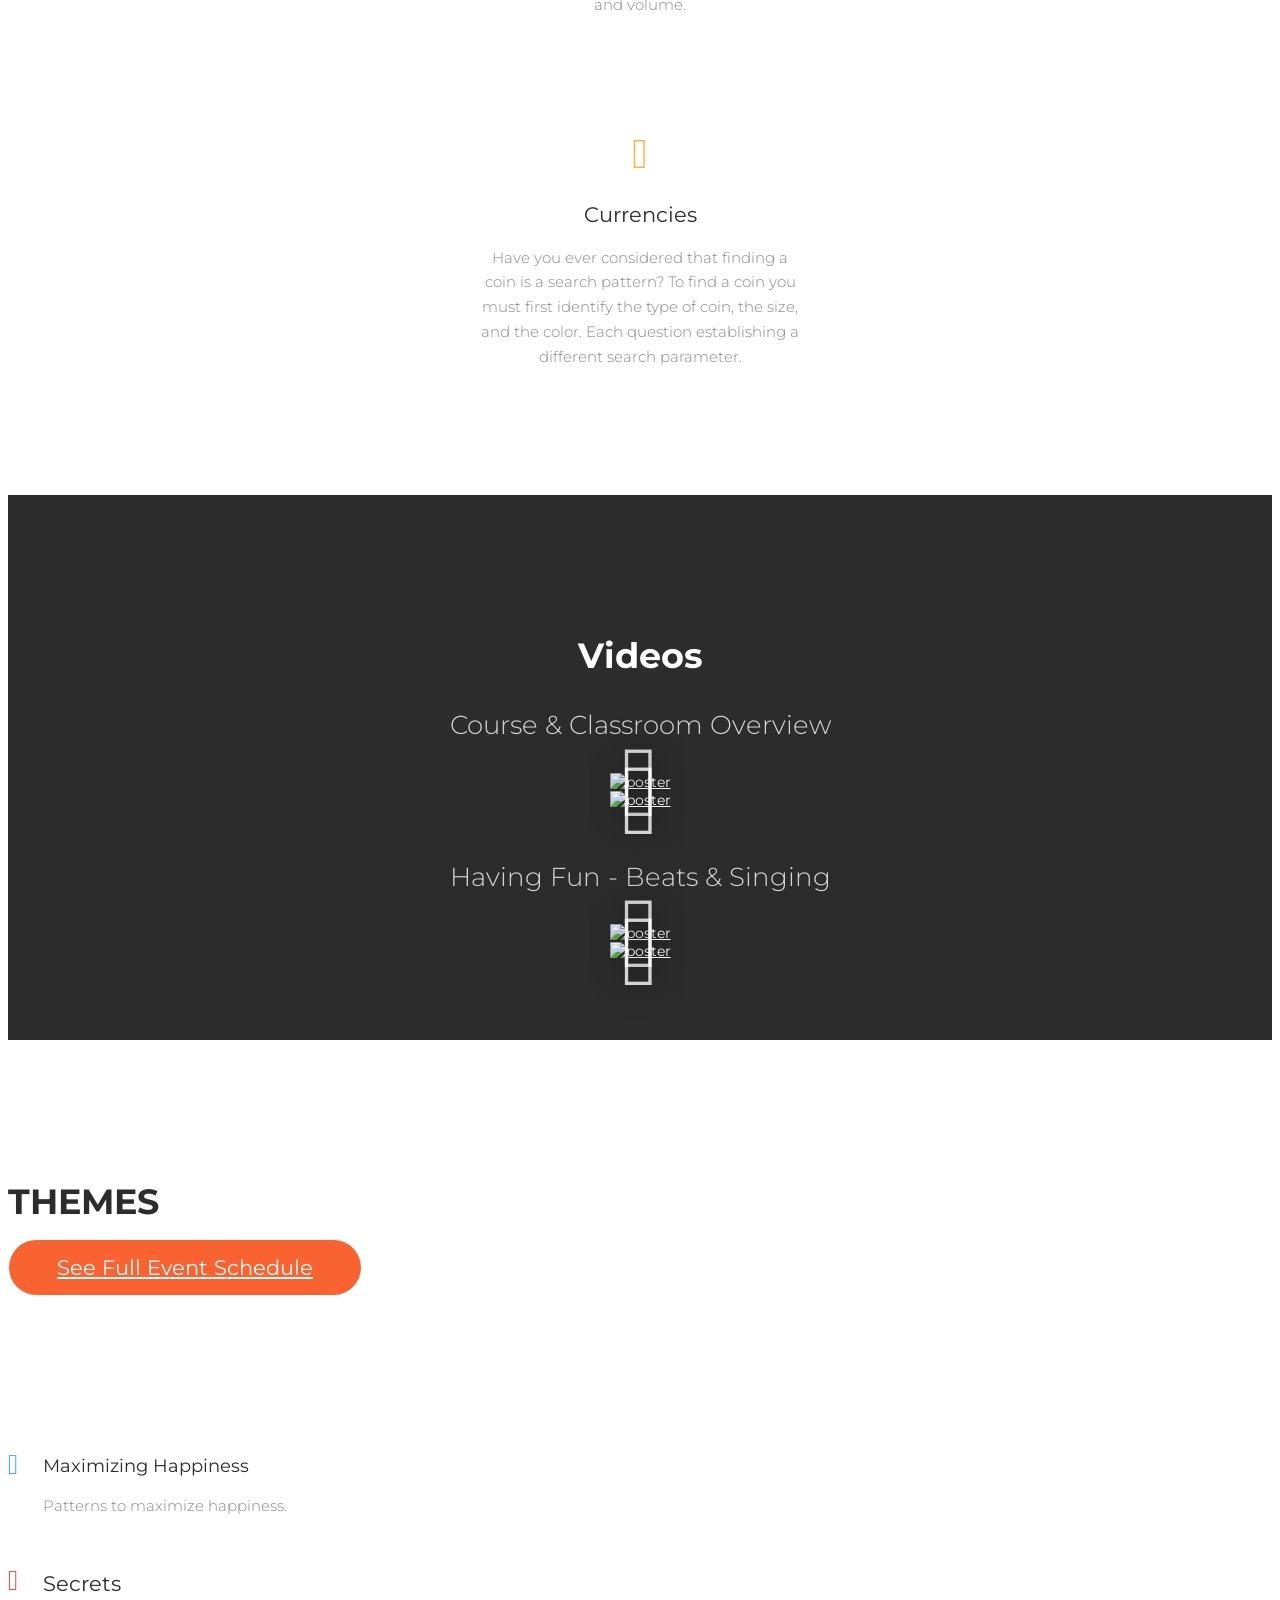
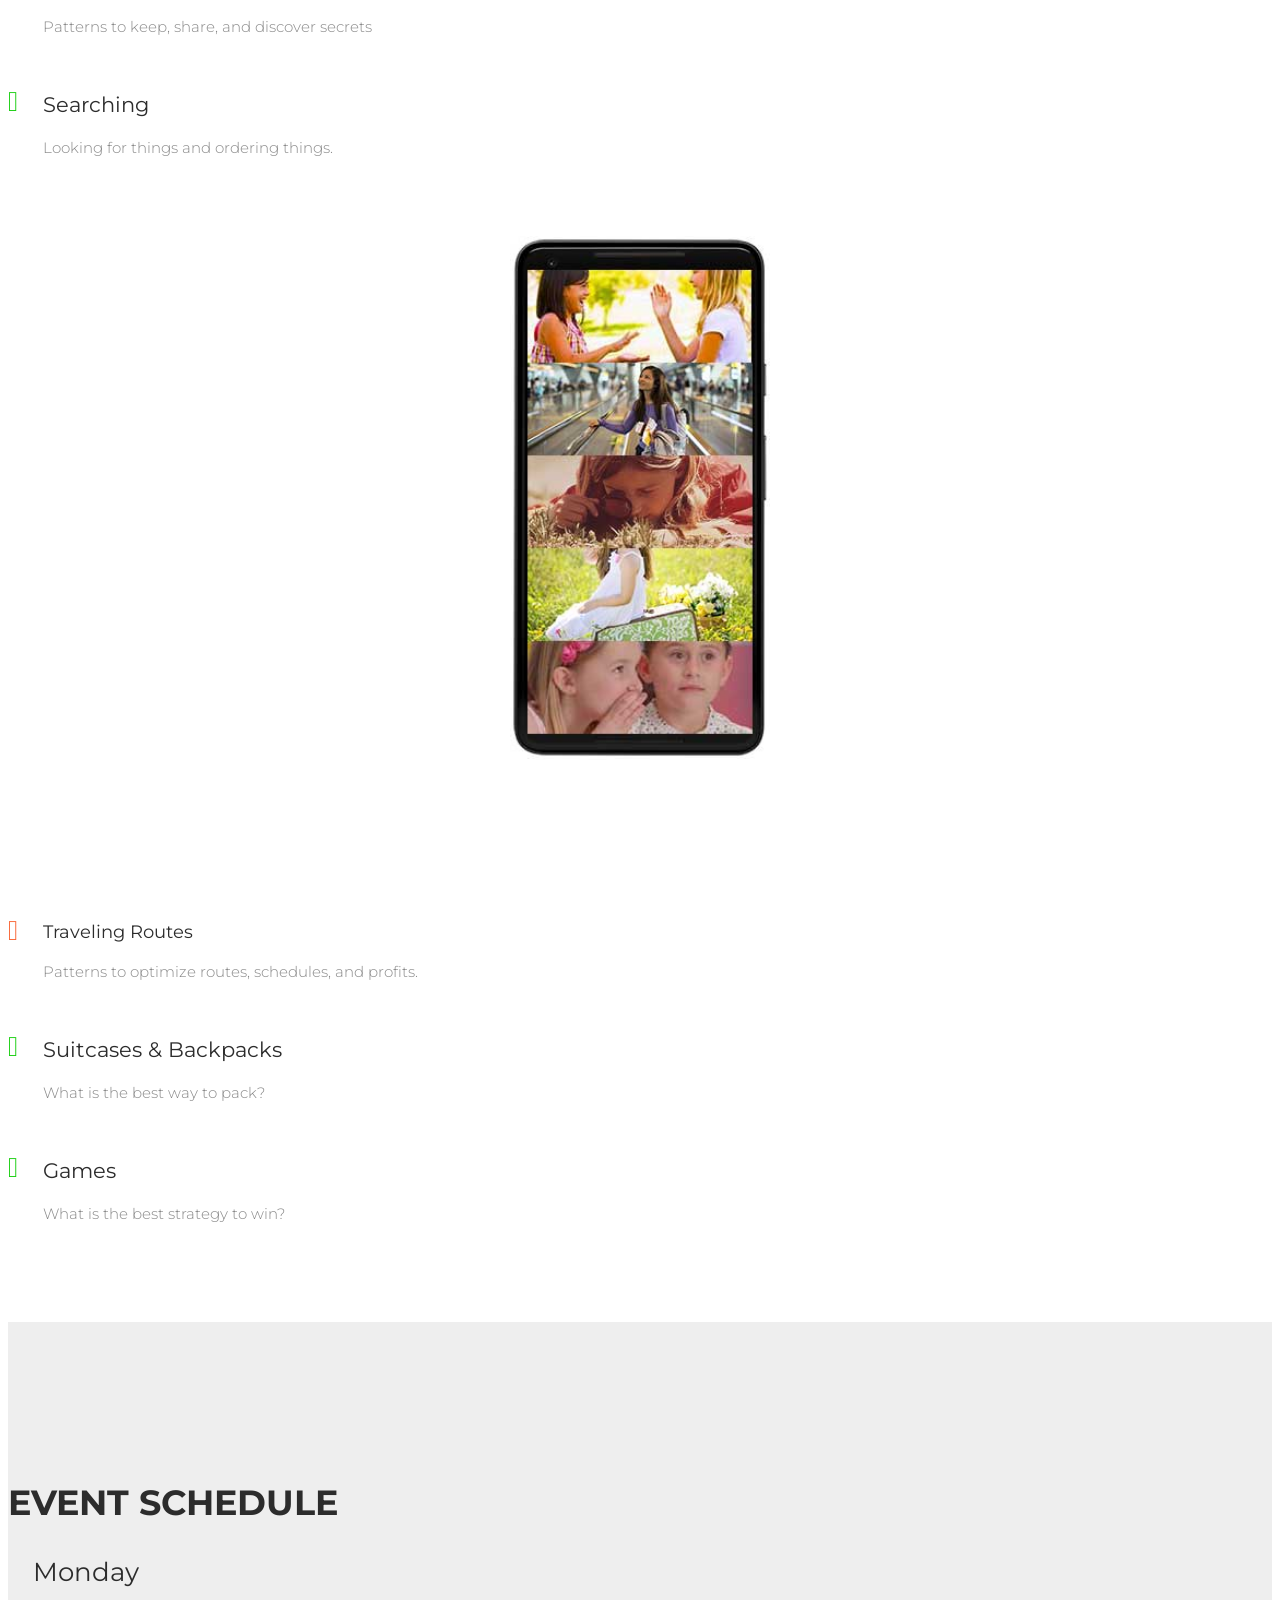
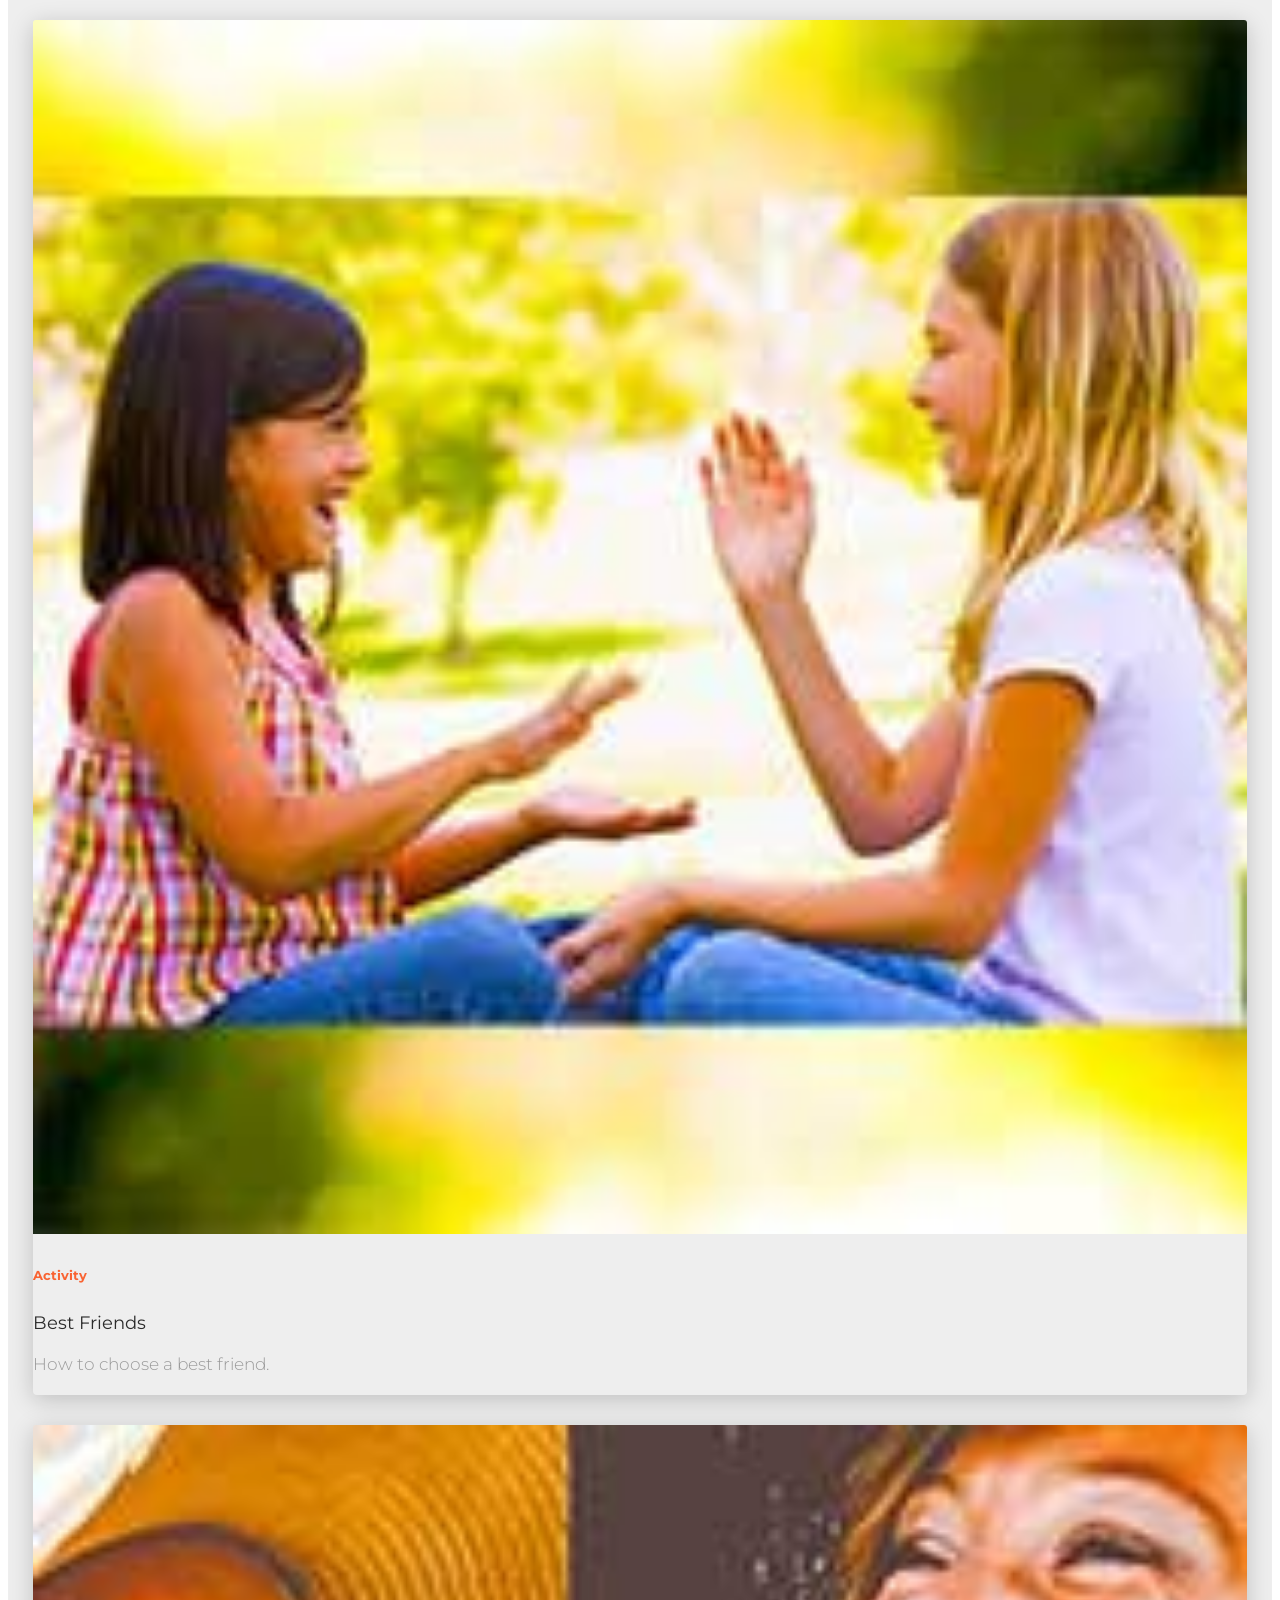
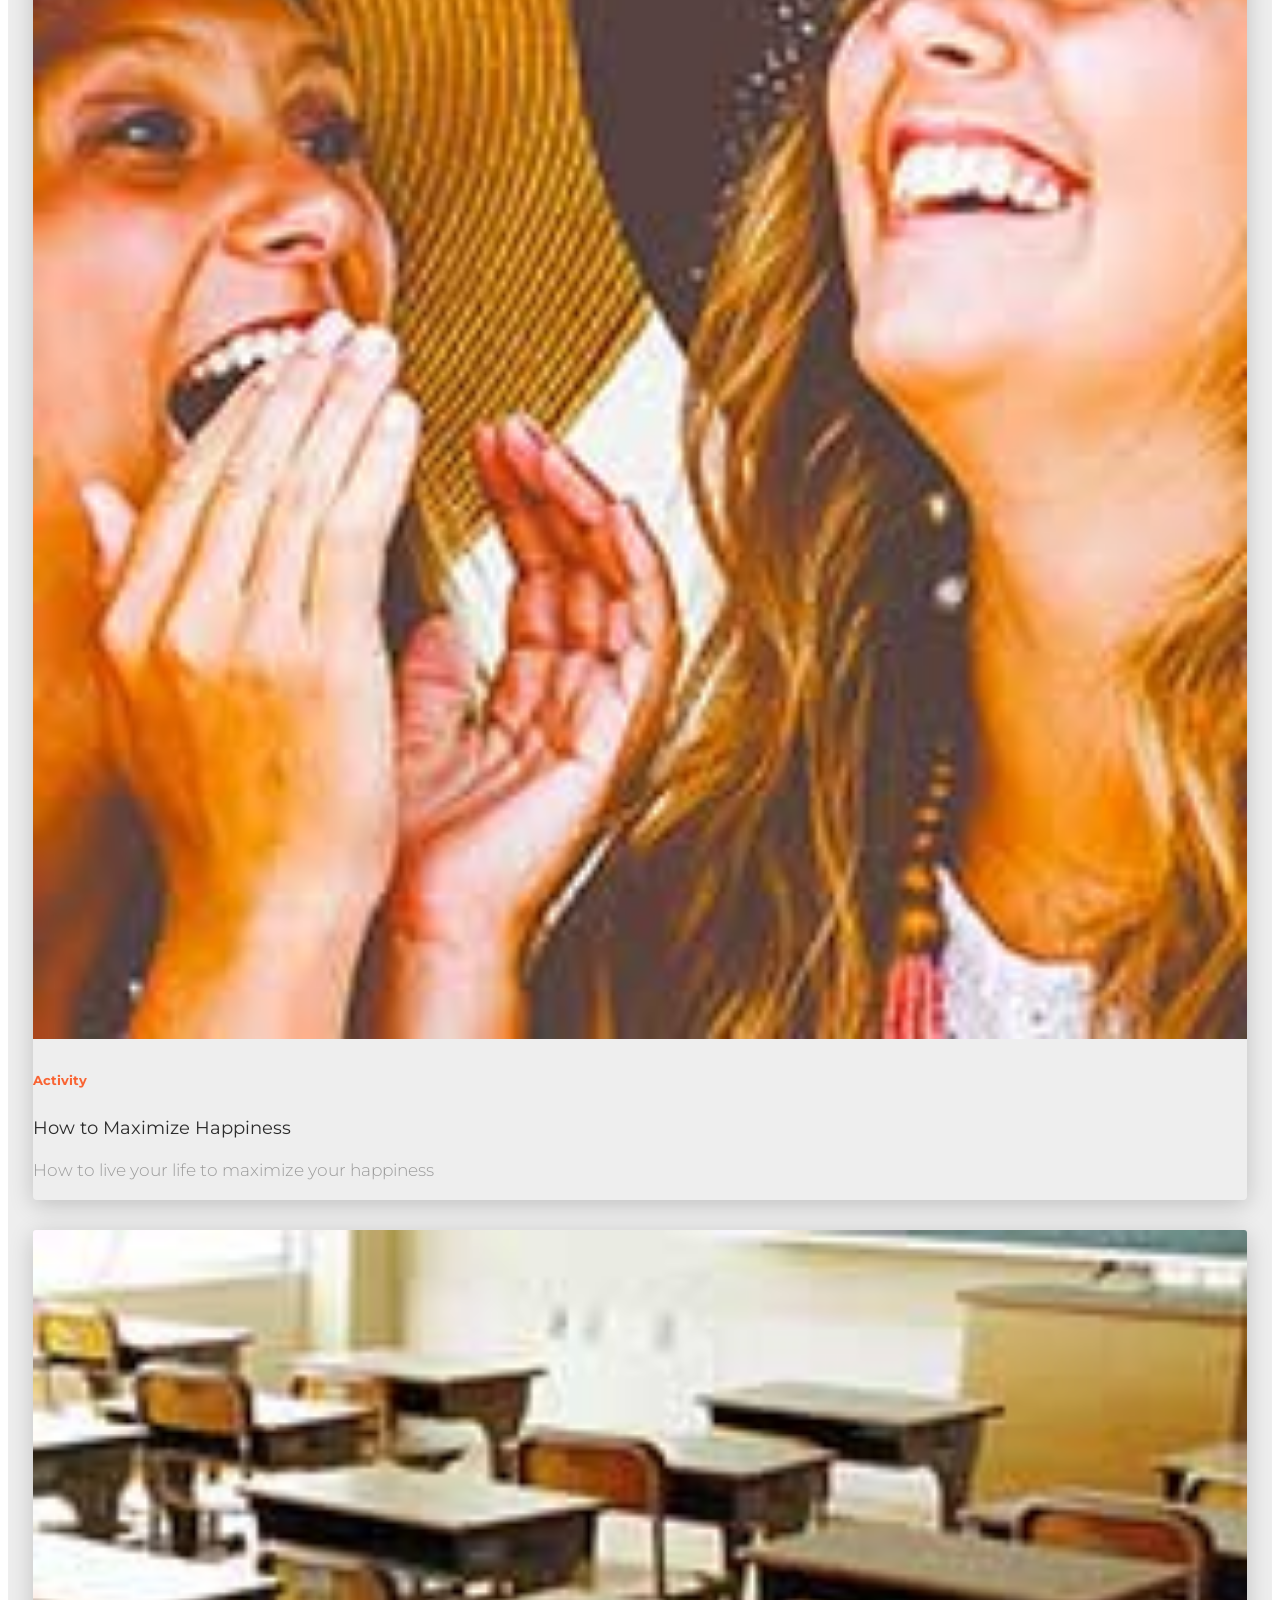
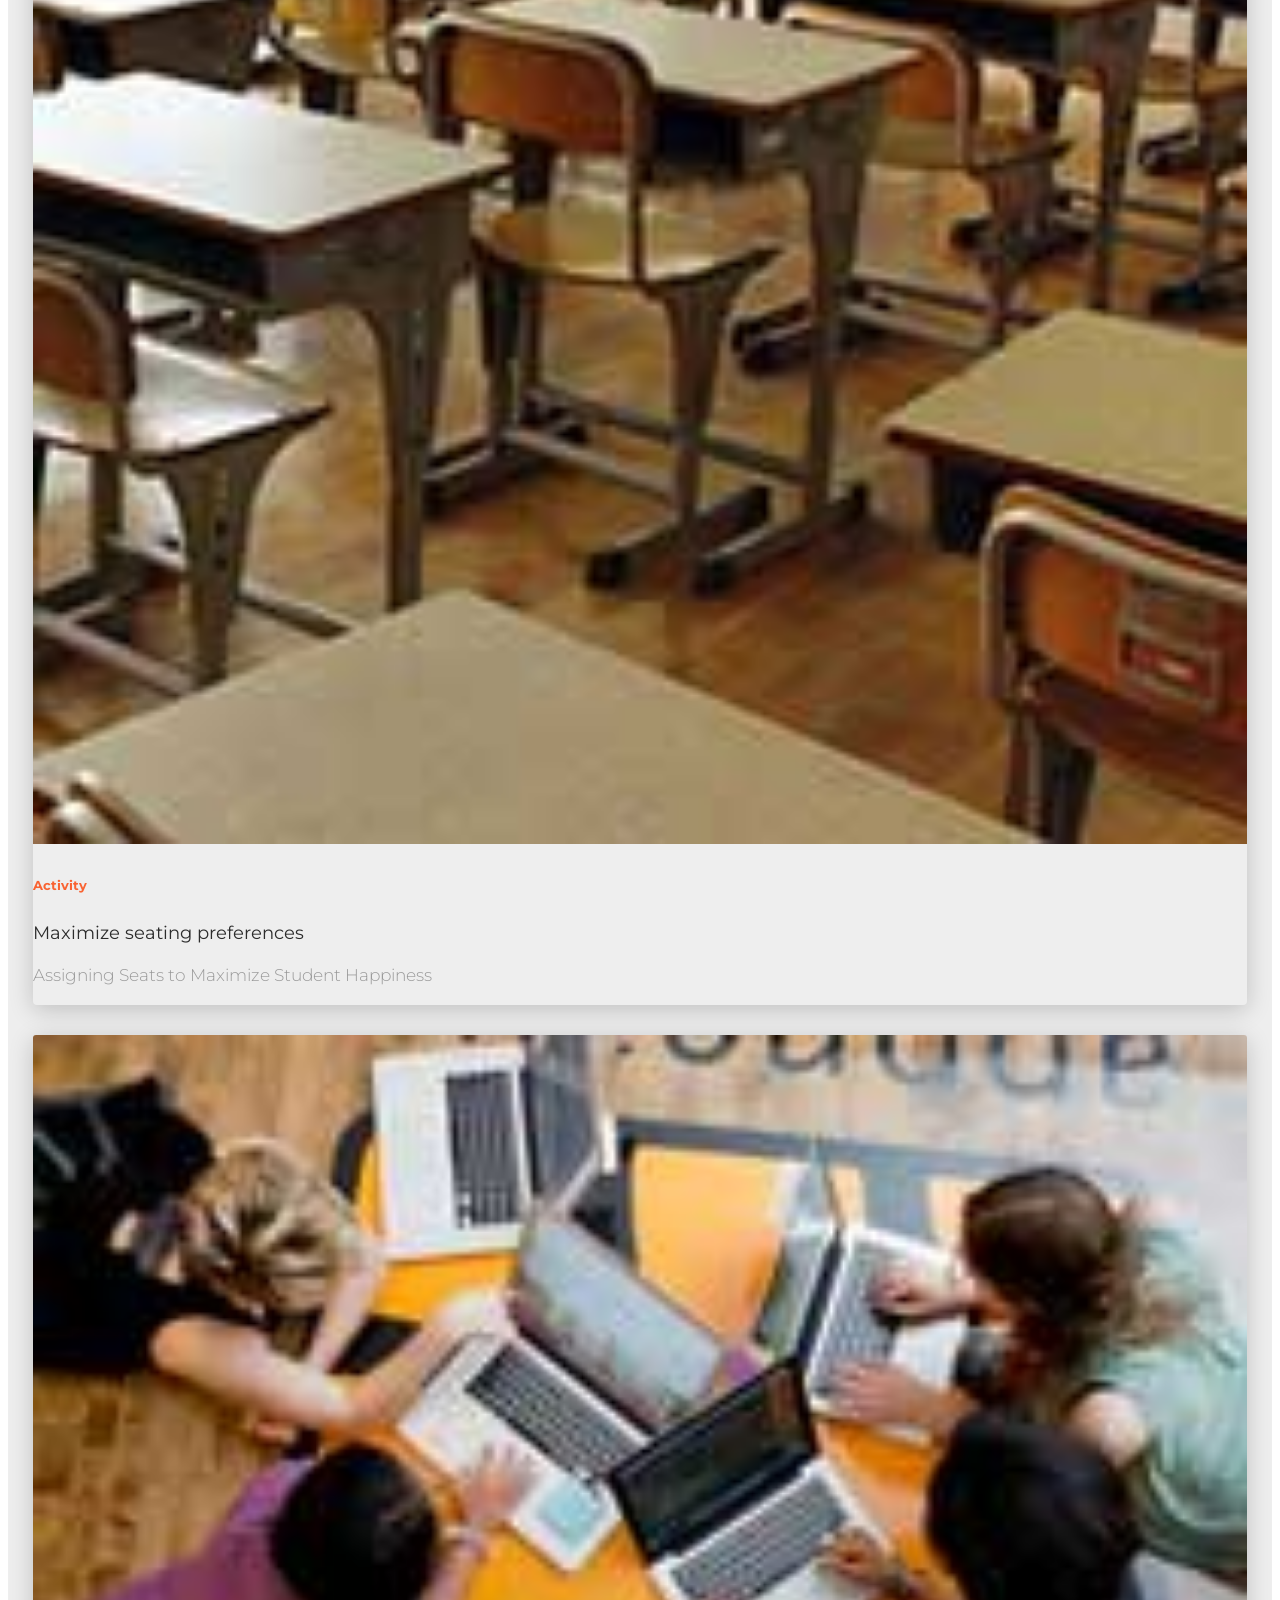
==== commit f6357289: "delete sponsors carrousel item" ====
--- a/index.html
+++ b/index.html
@@ -105,15 +105,6 @@
                       <p>Team</p>
                     </a>
                   </li>
-
-                  <li class="nav-item">
-                    <a class="nav-link" href="#acknowledgements">
-                      <i class="now-ui-icons business_briefcase-24"></i>
-                      <p>Partners</p>
-                    </a>
-                  </li>
-
-
                 </ul>
             </div>
         </div>
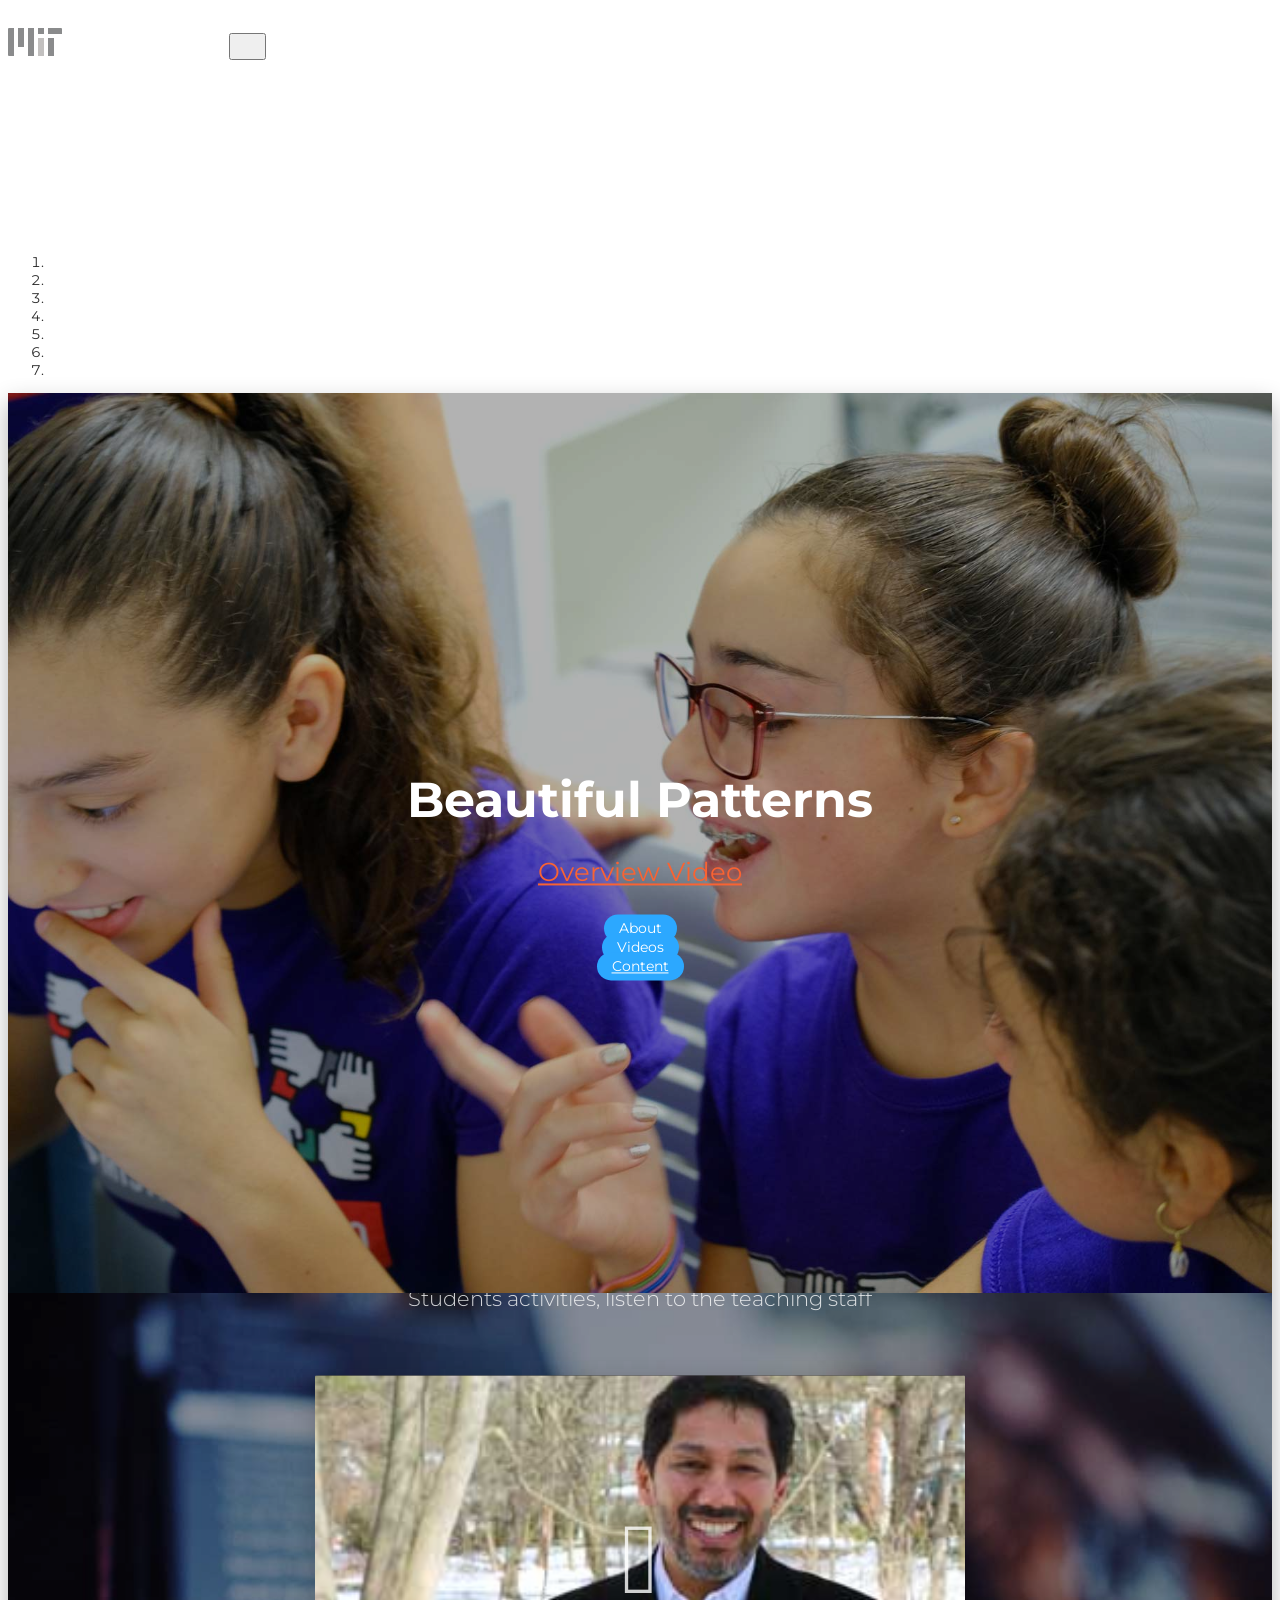
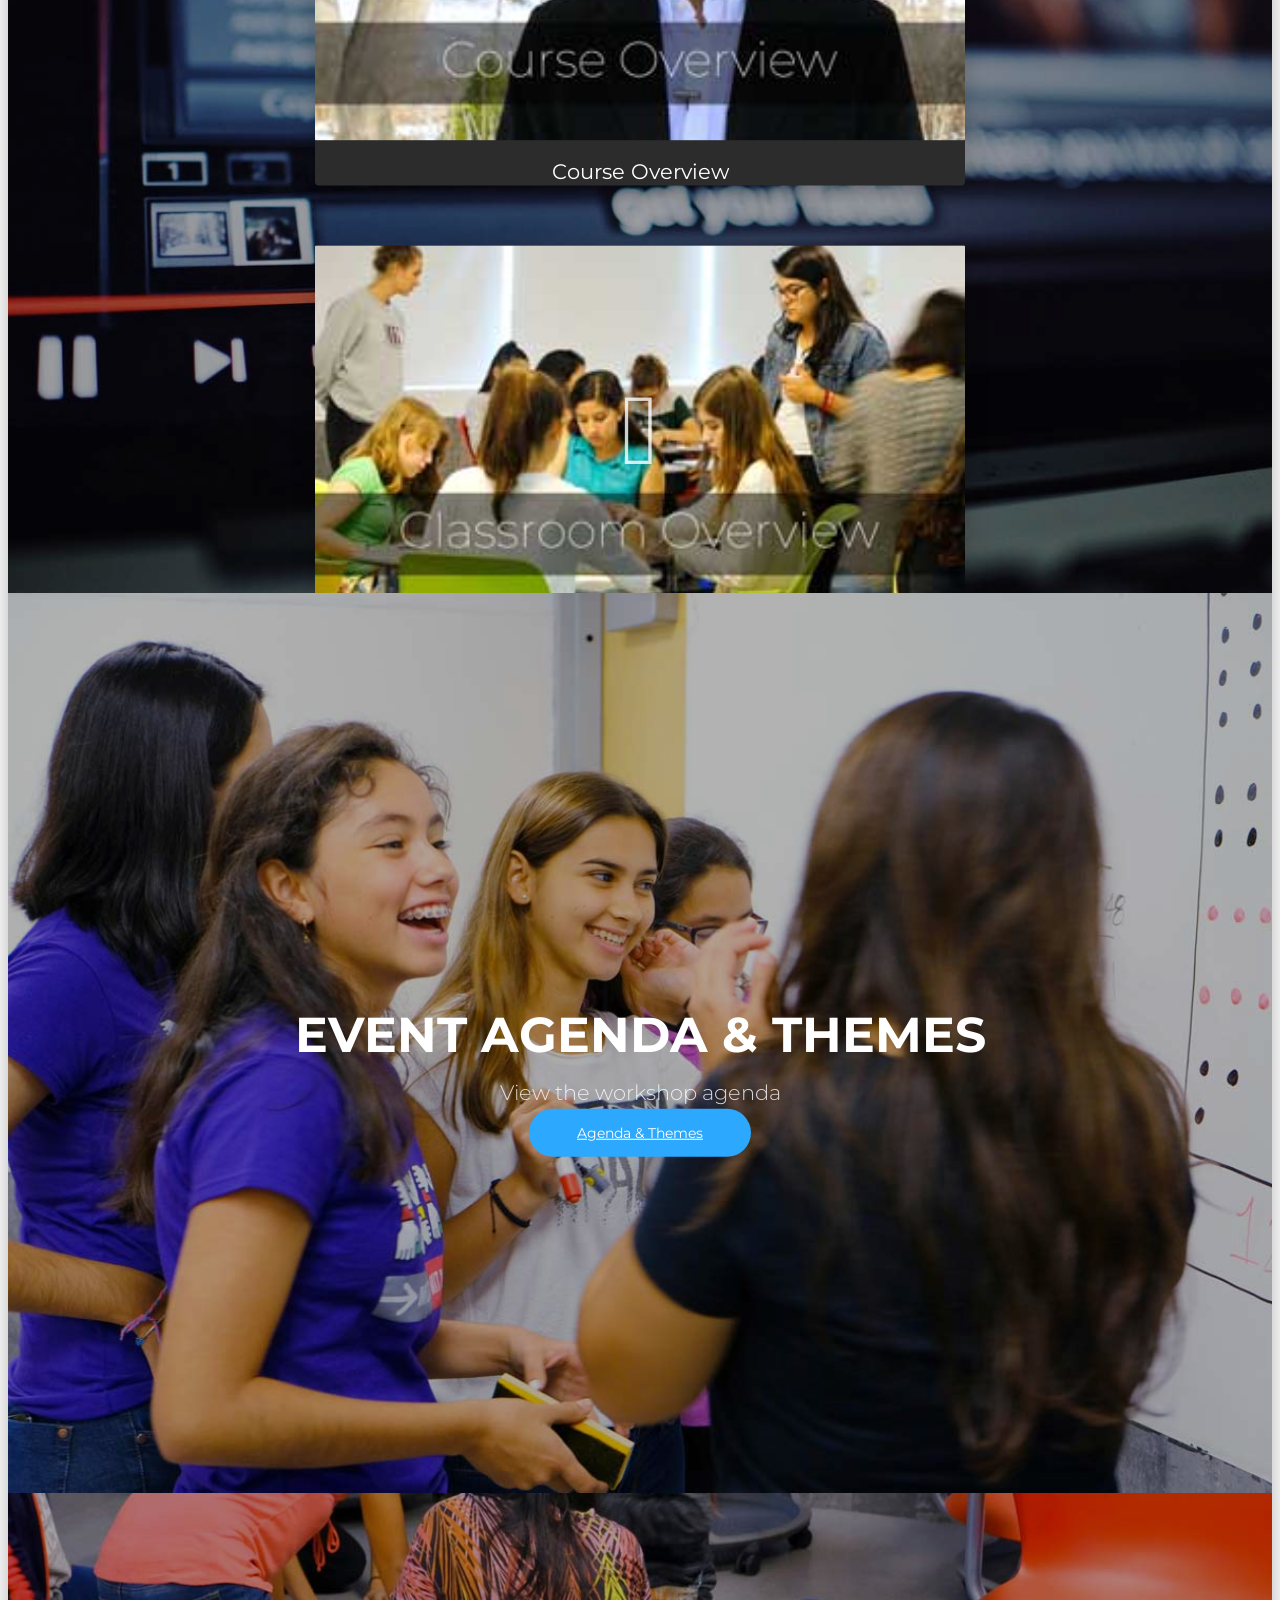
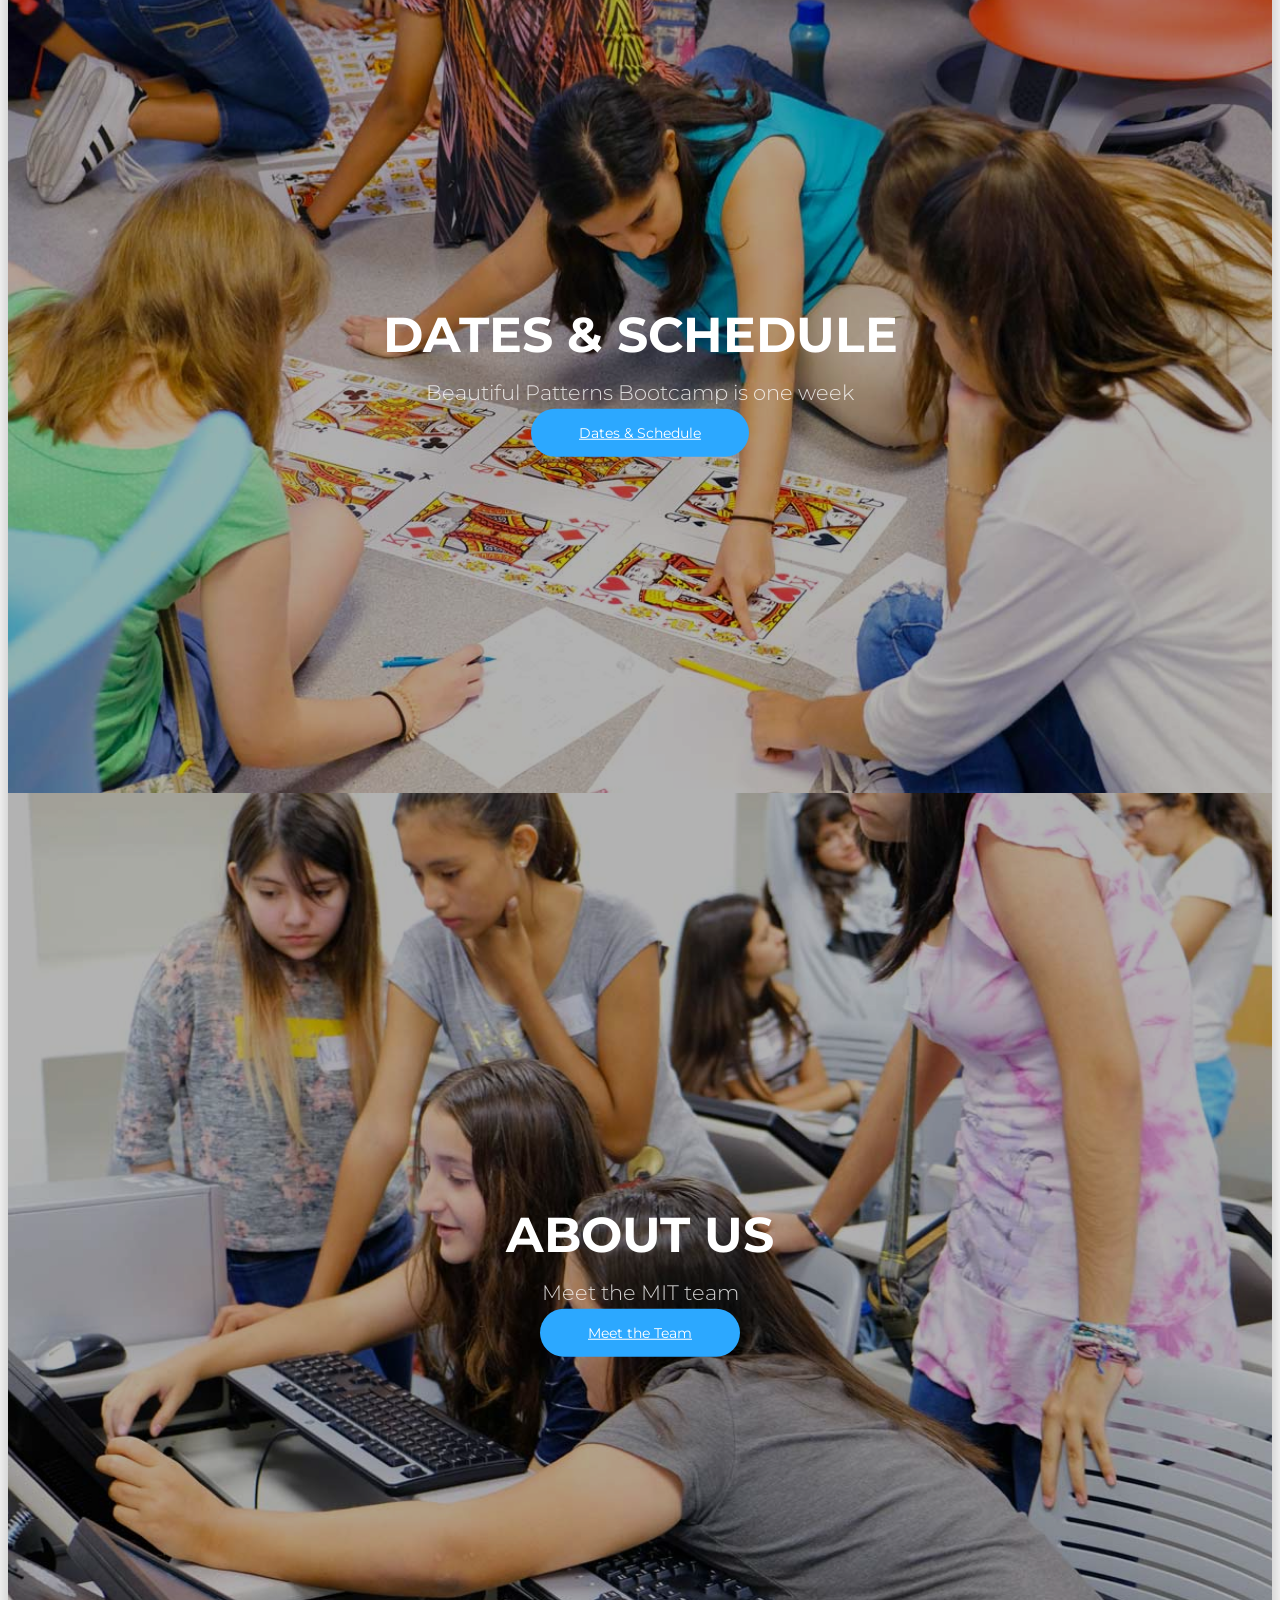
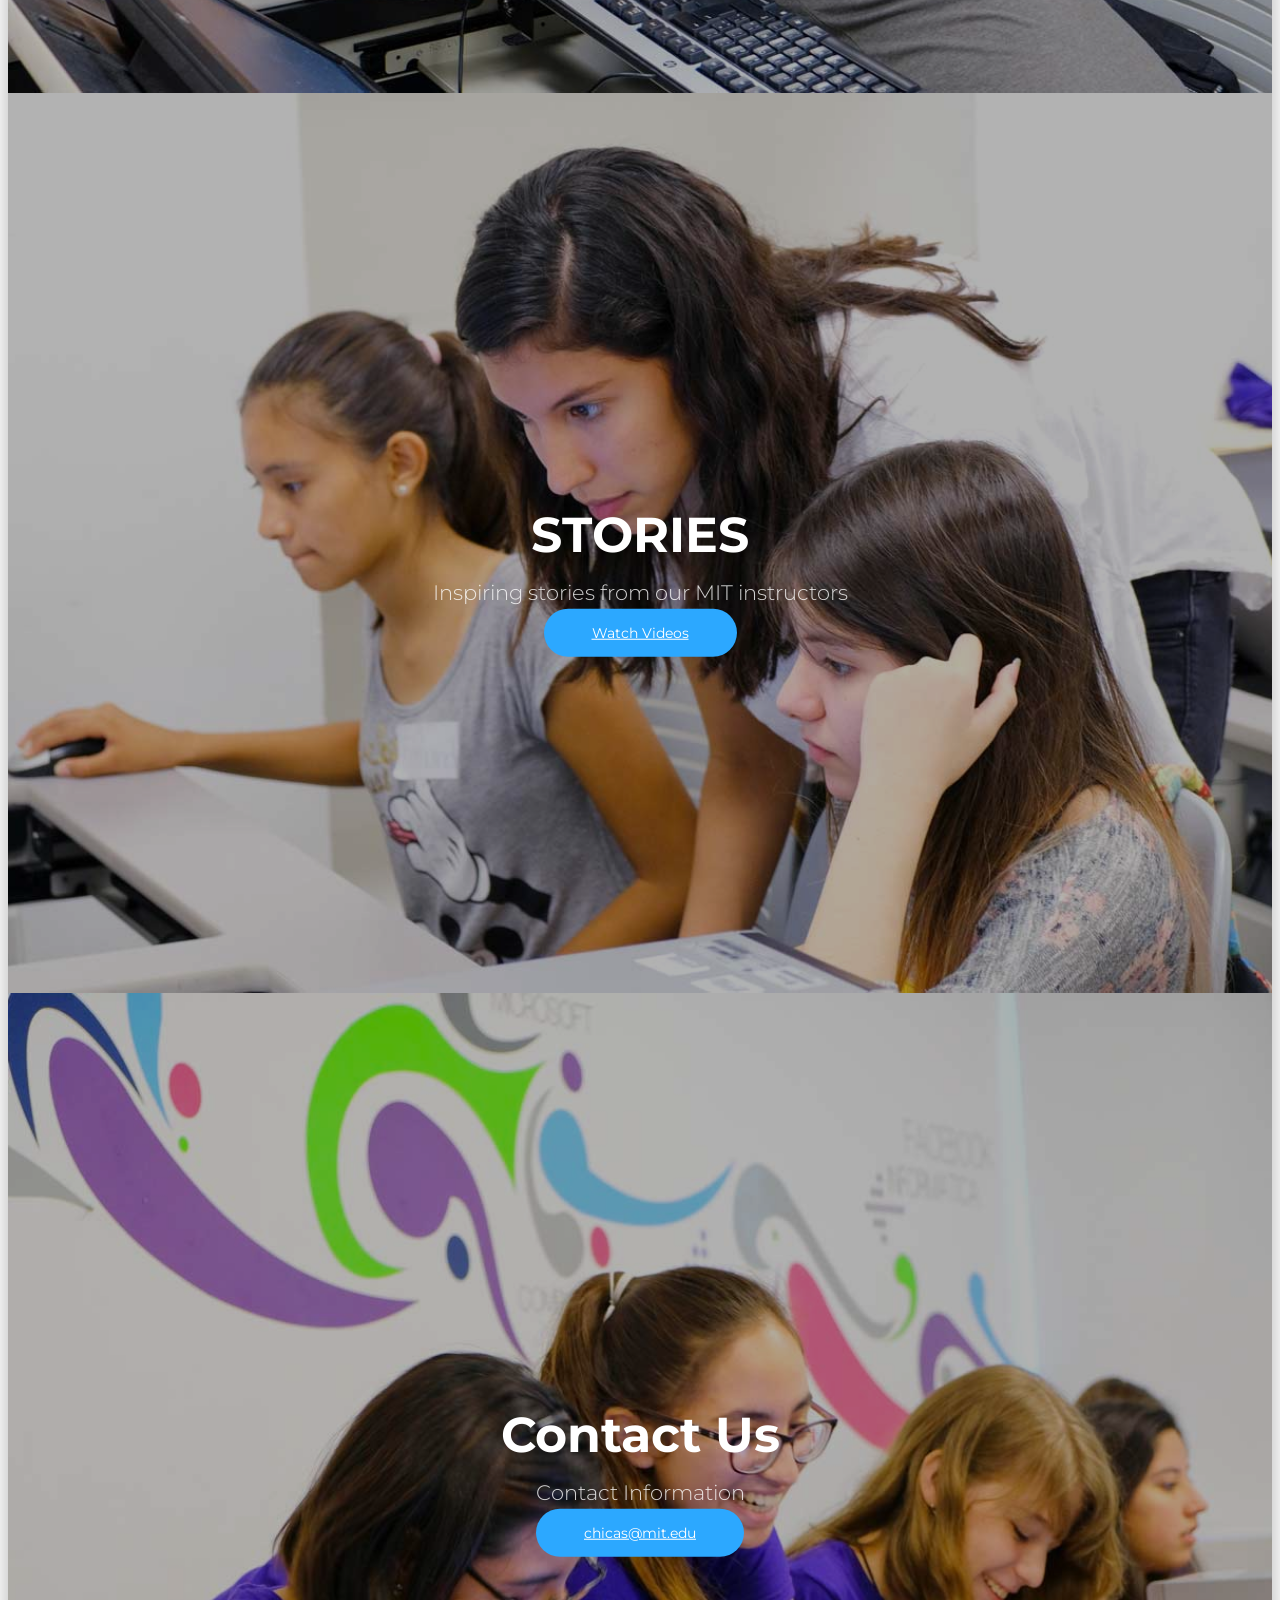
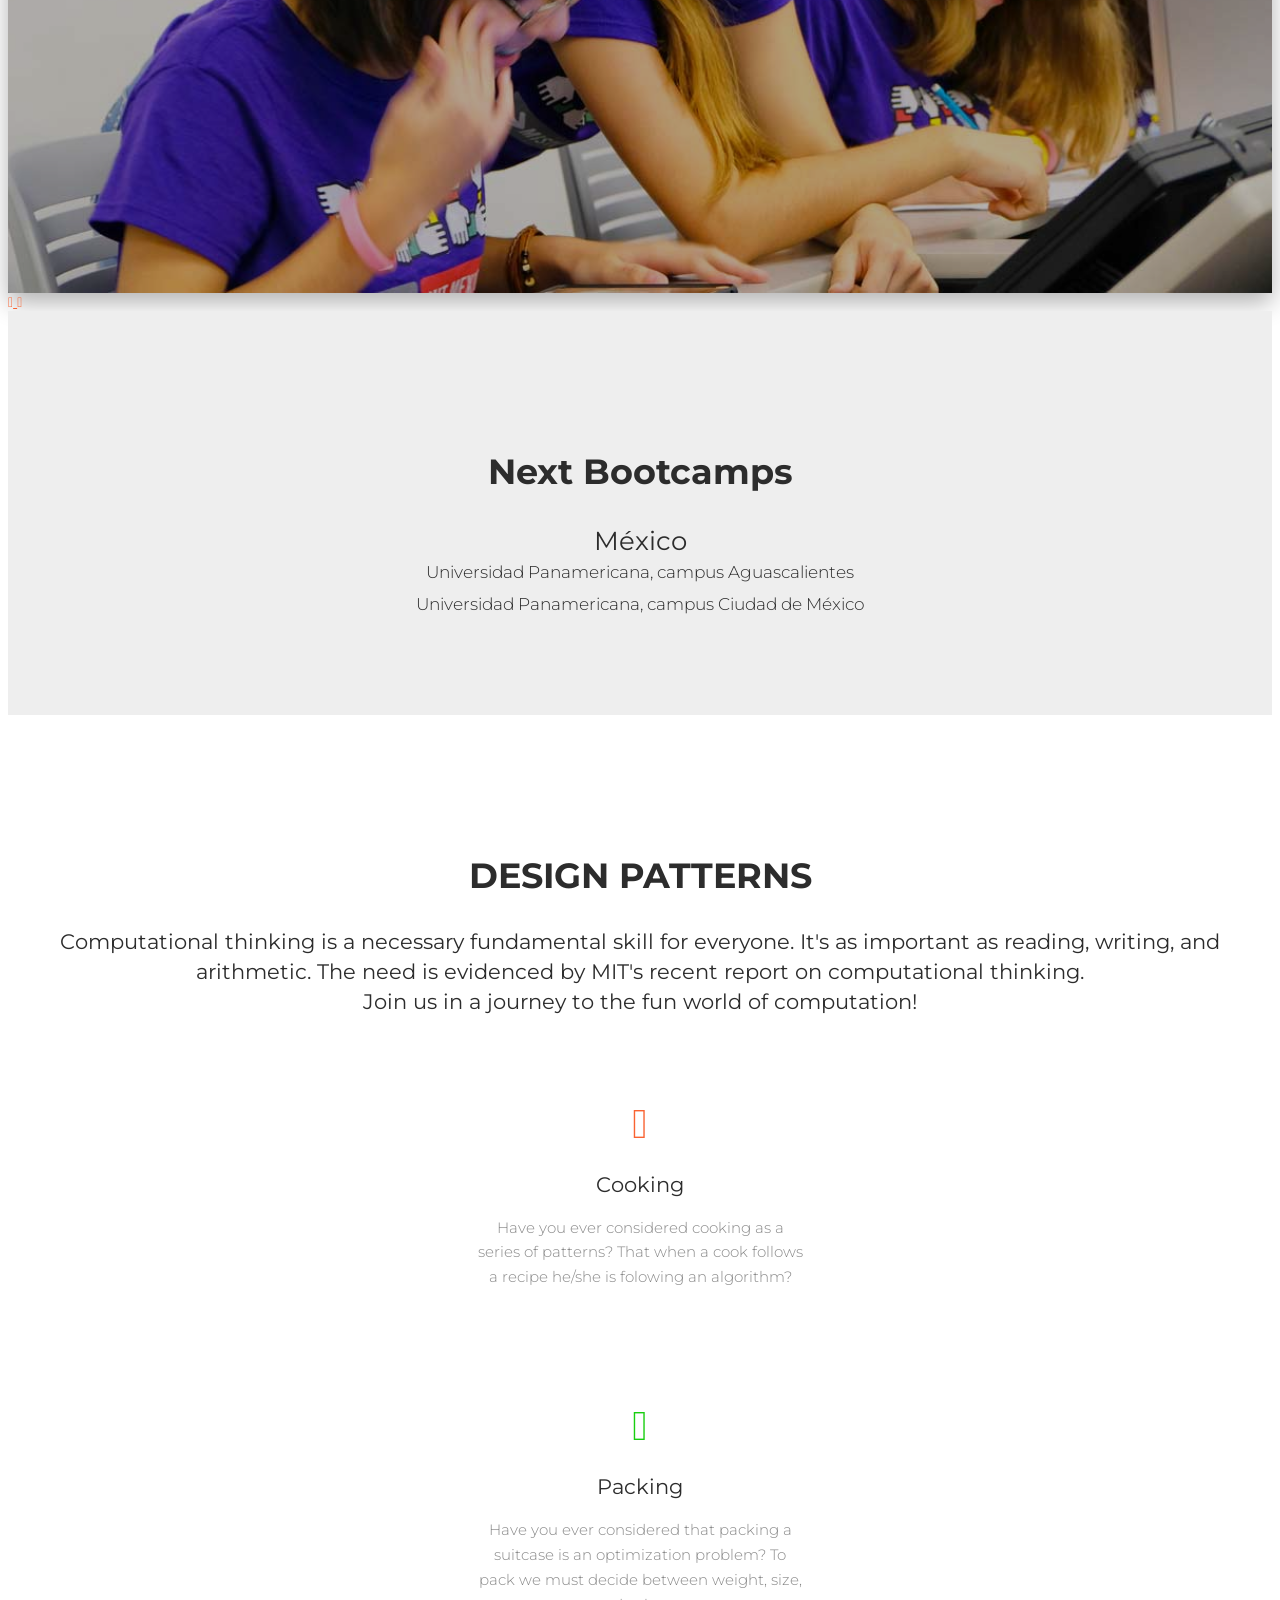
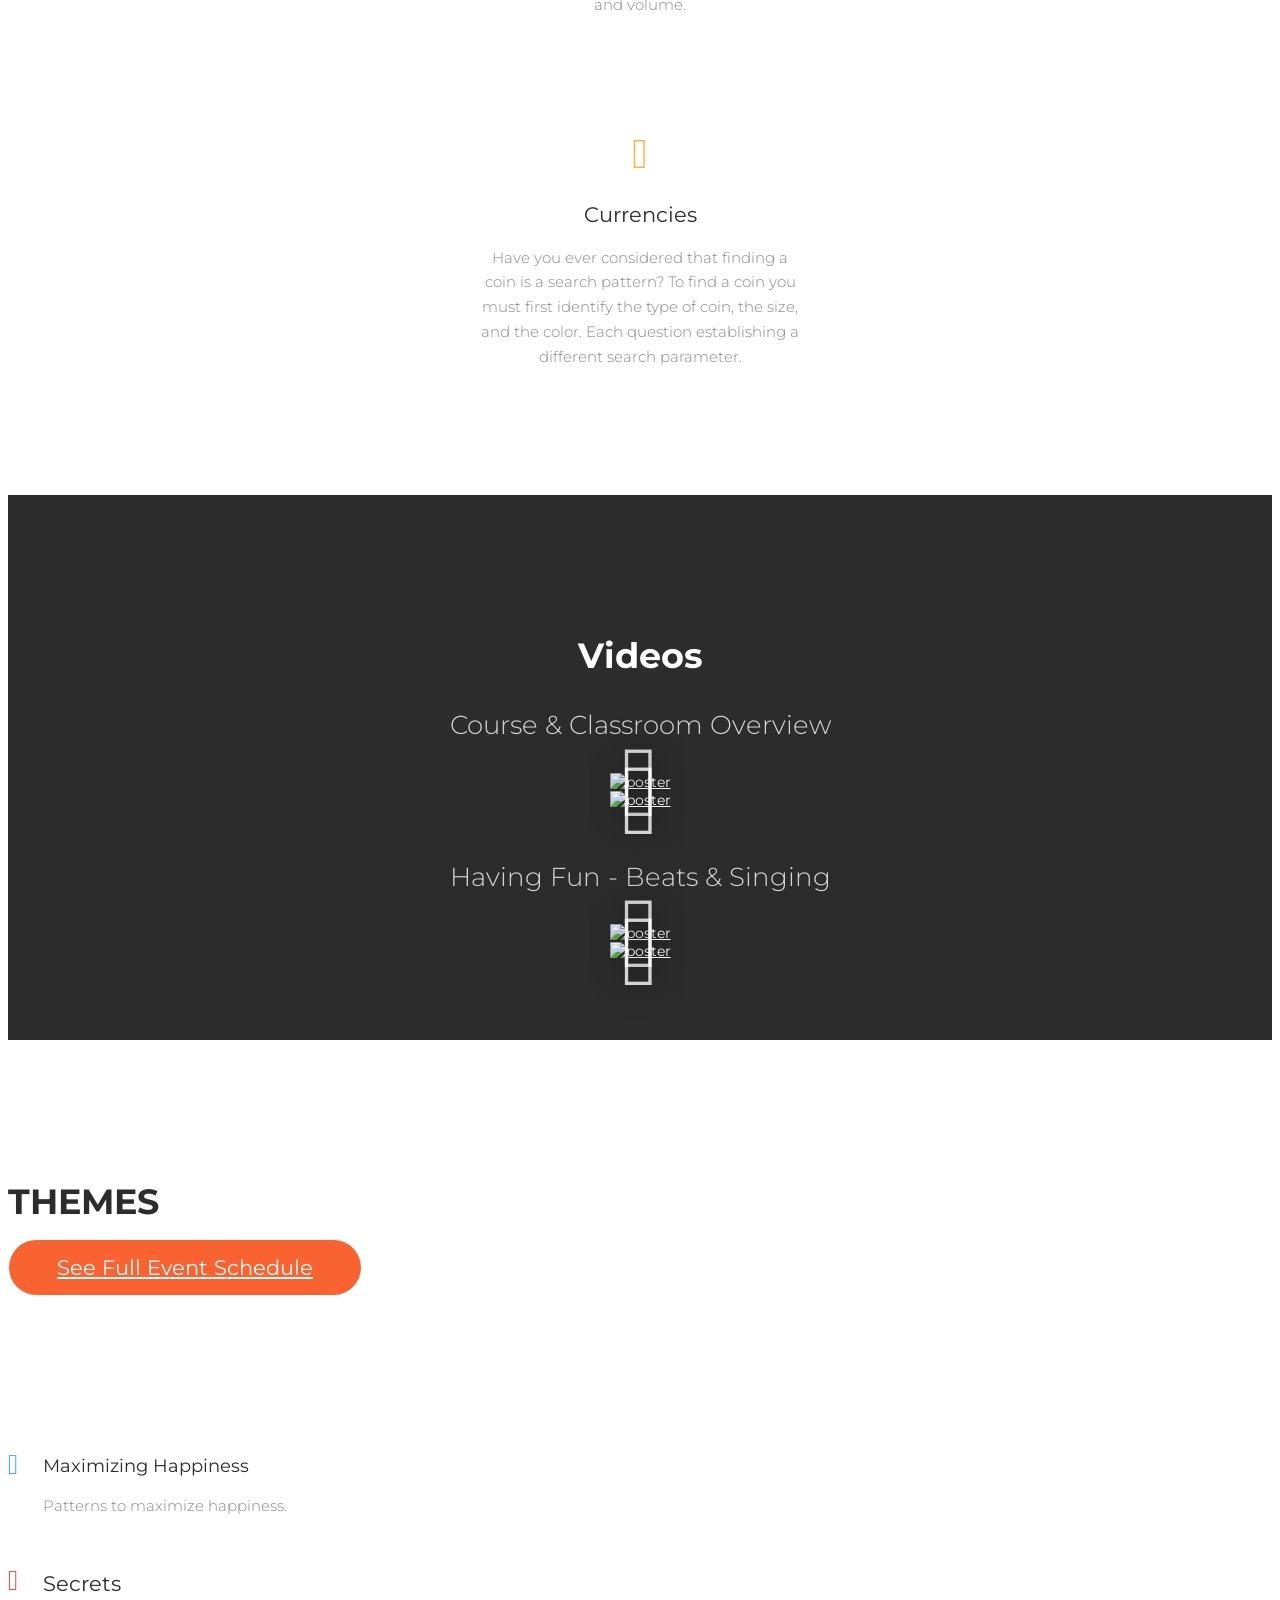
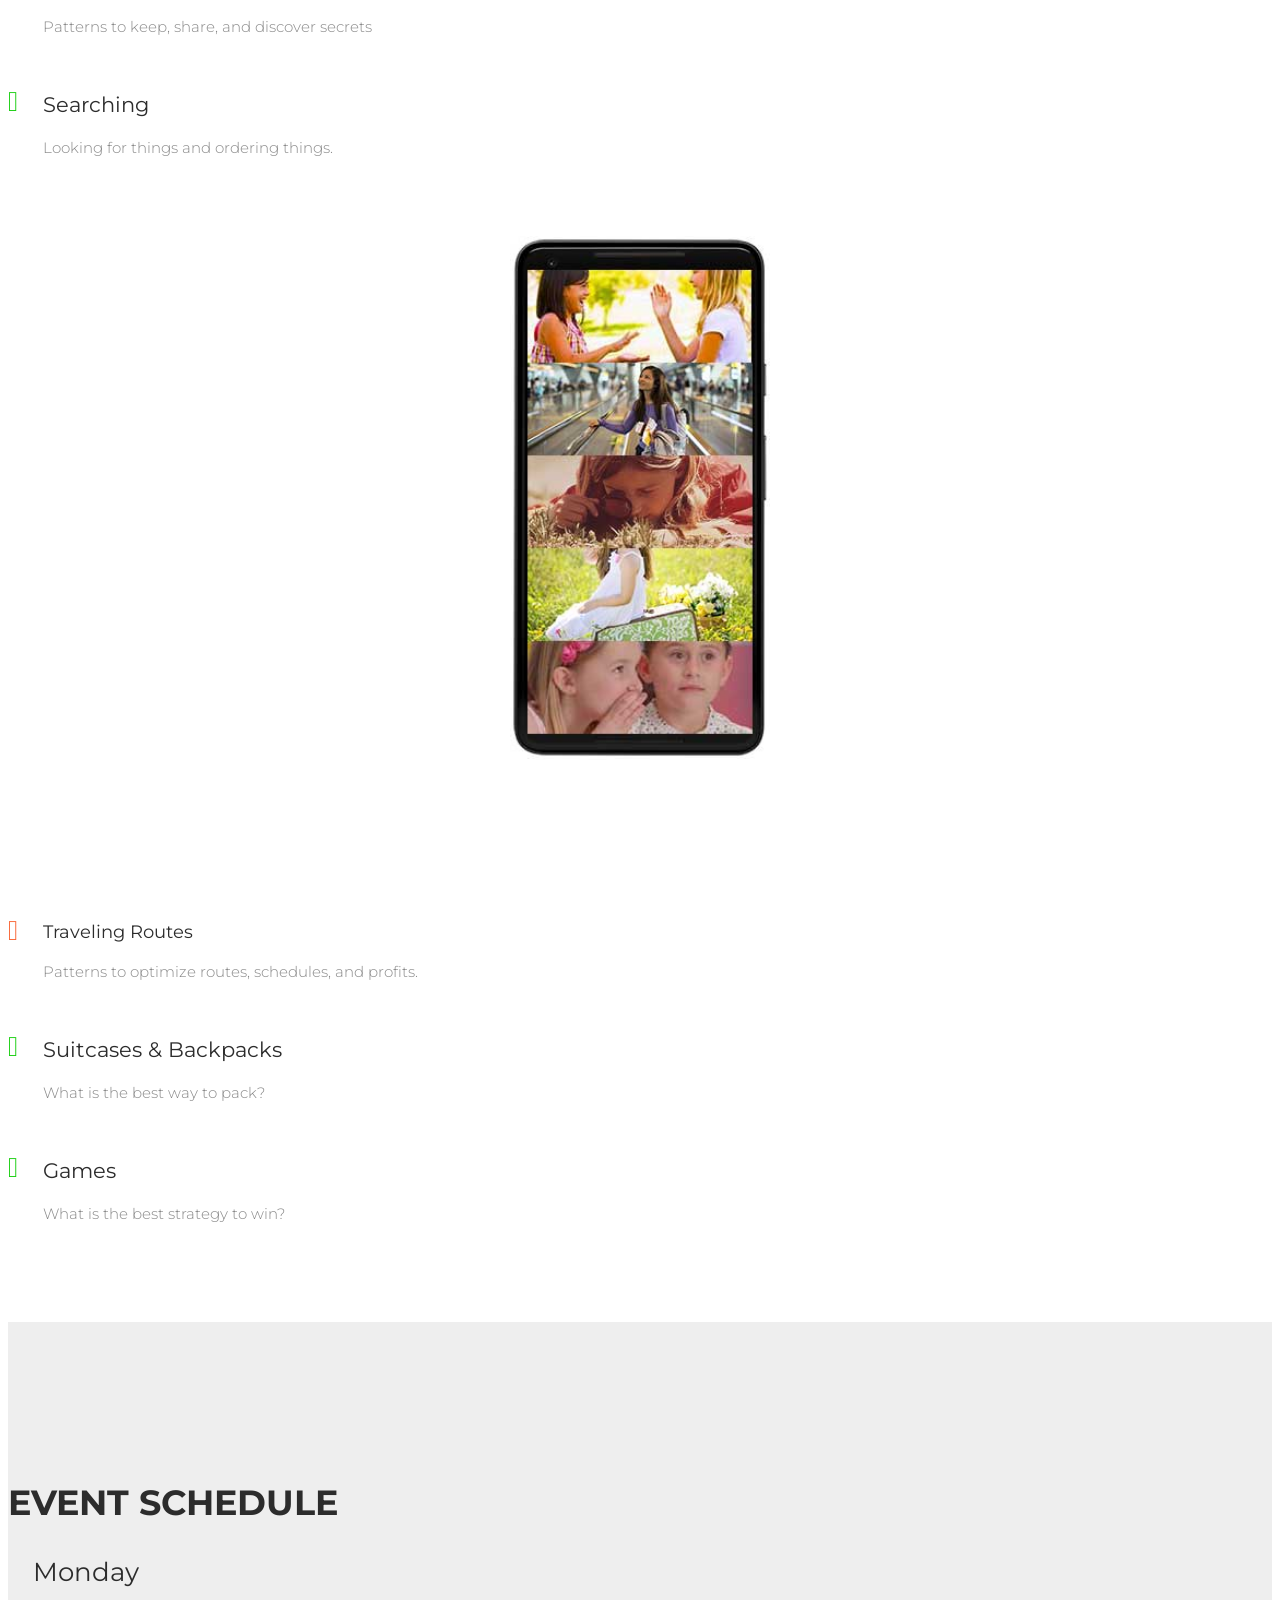
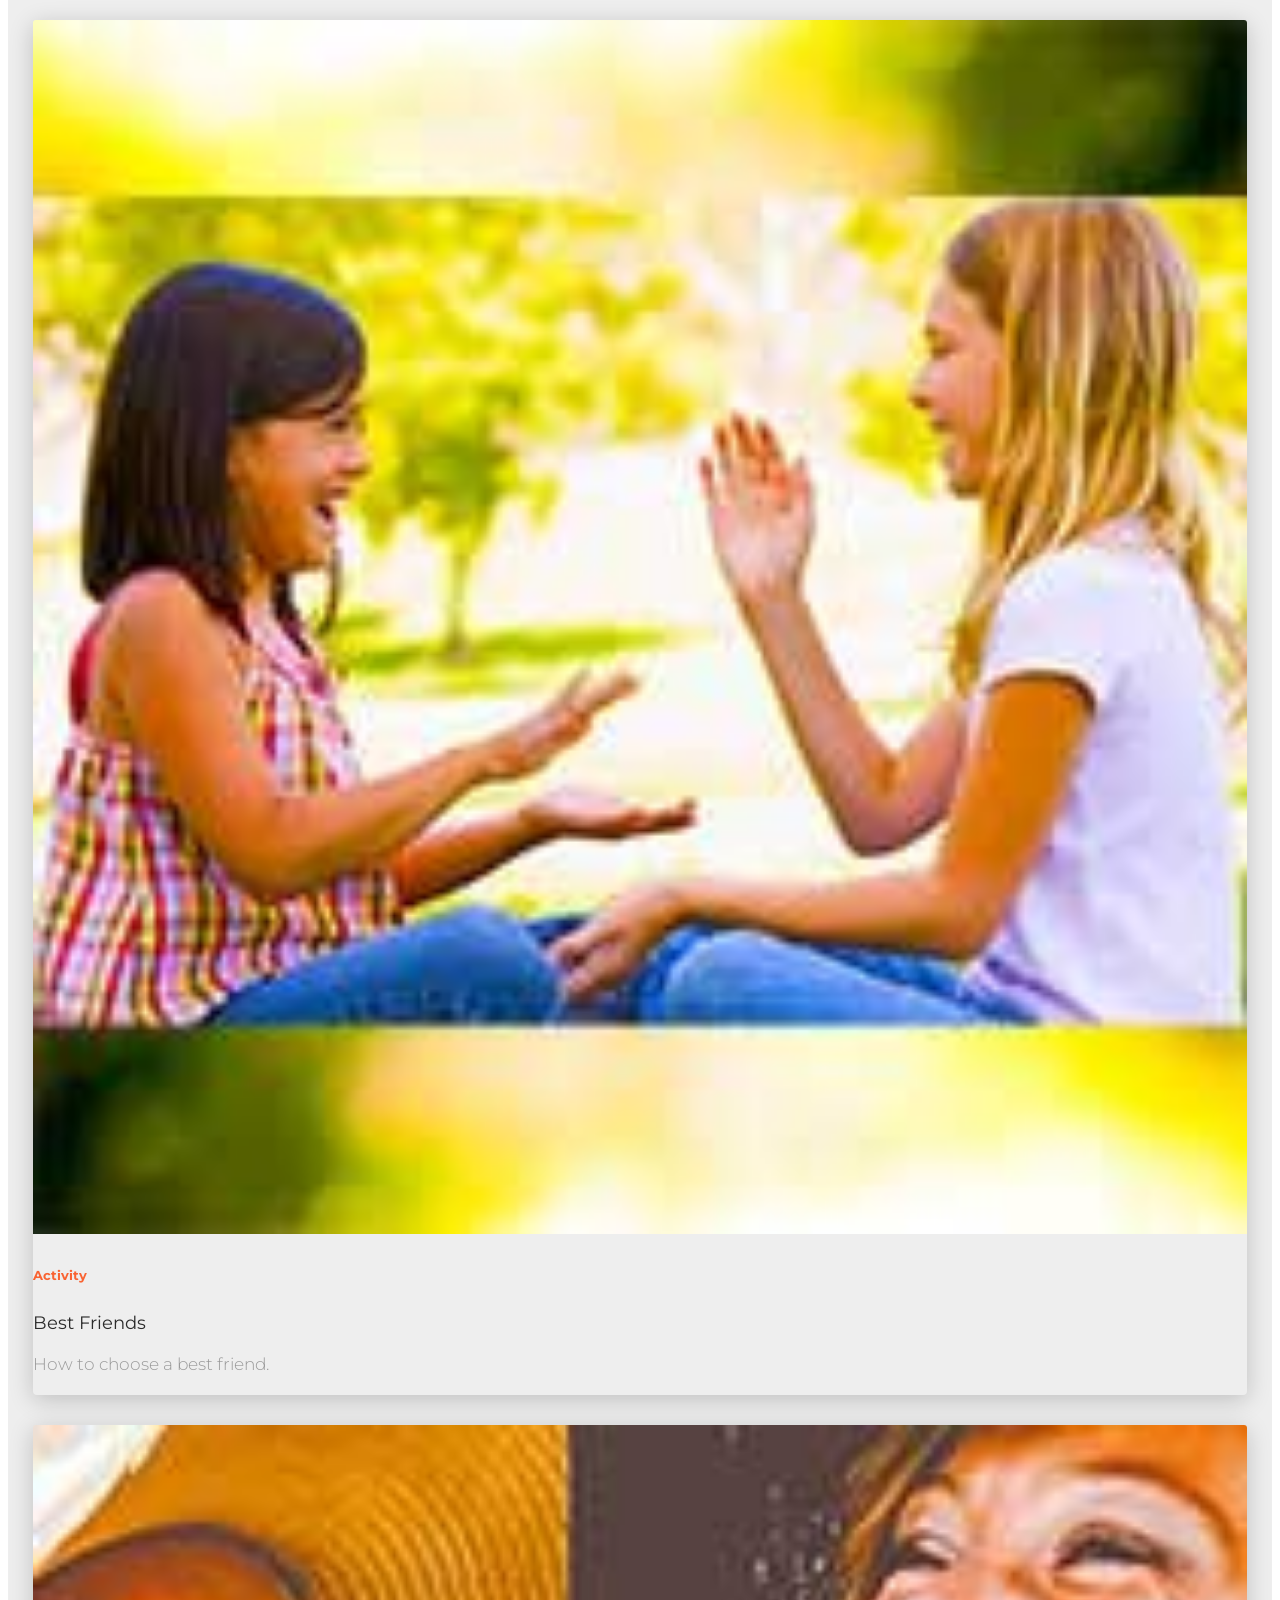
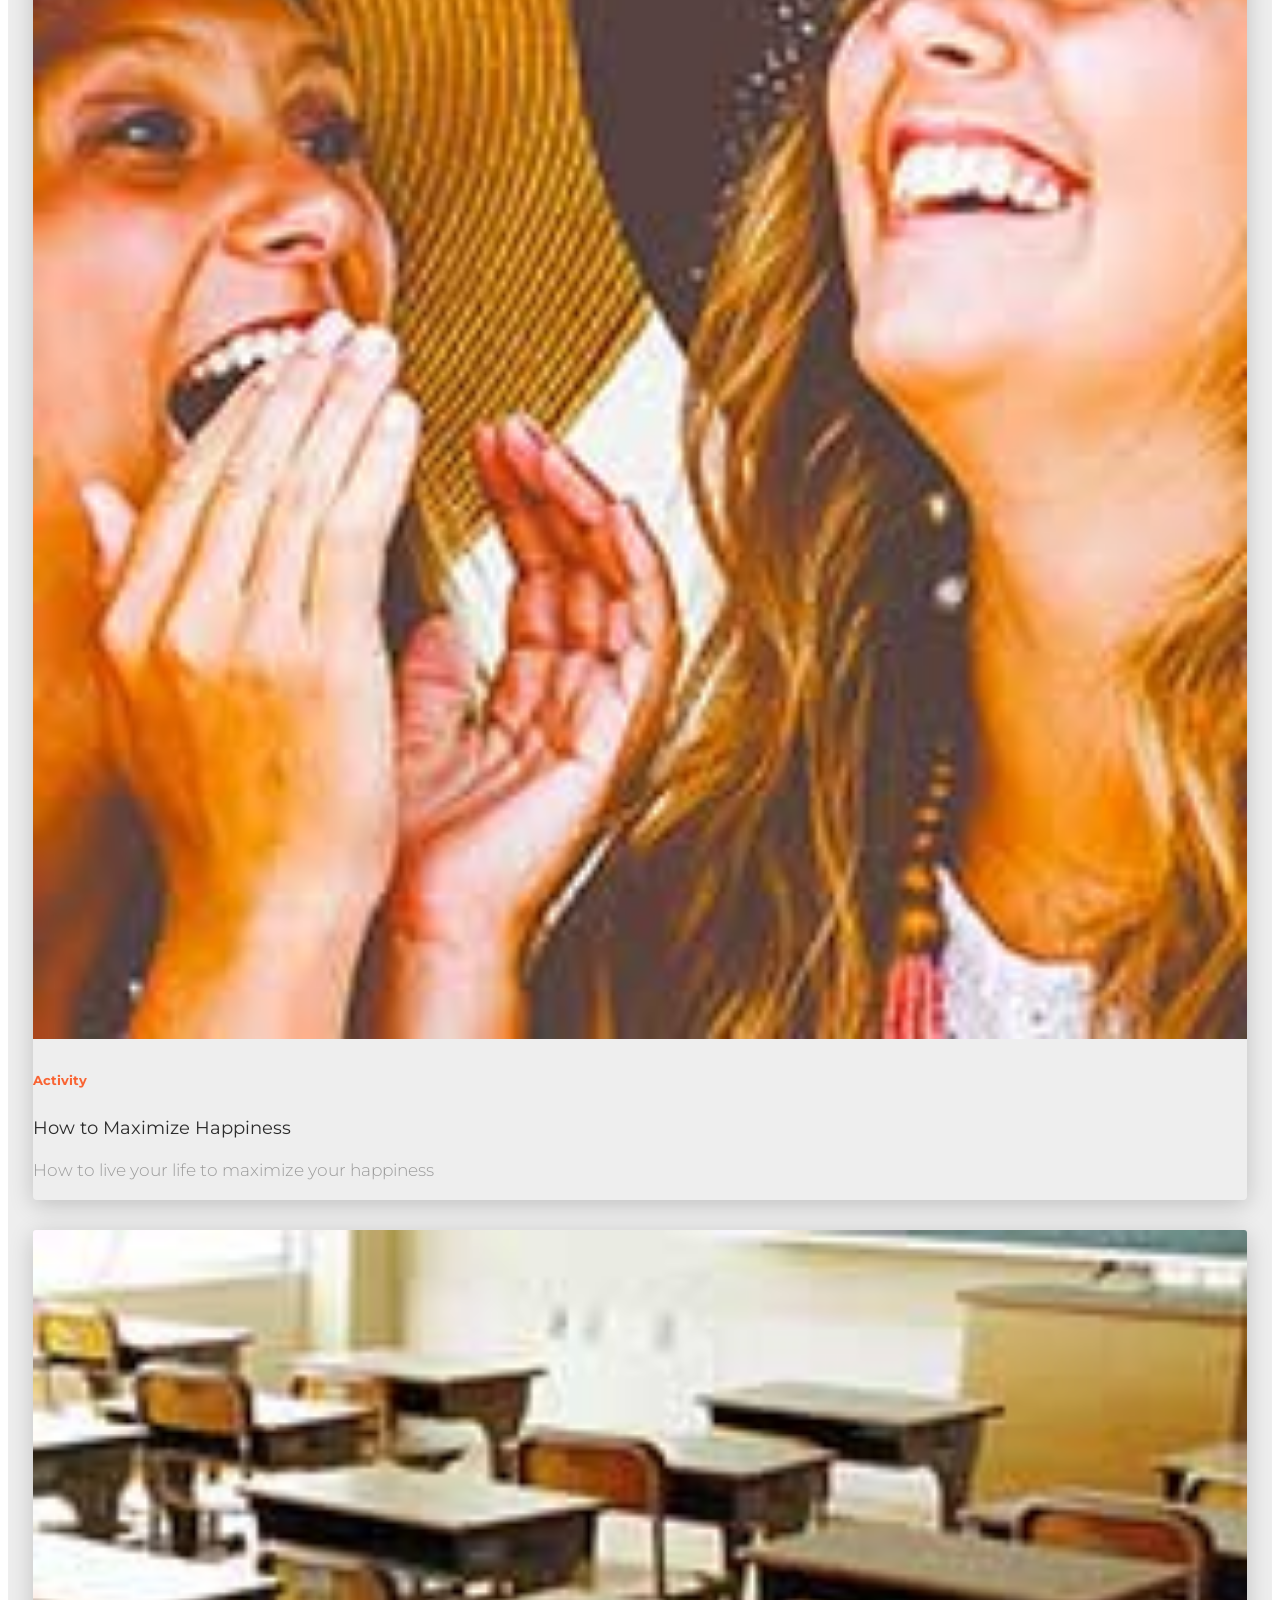
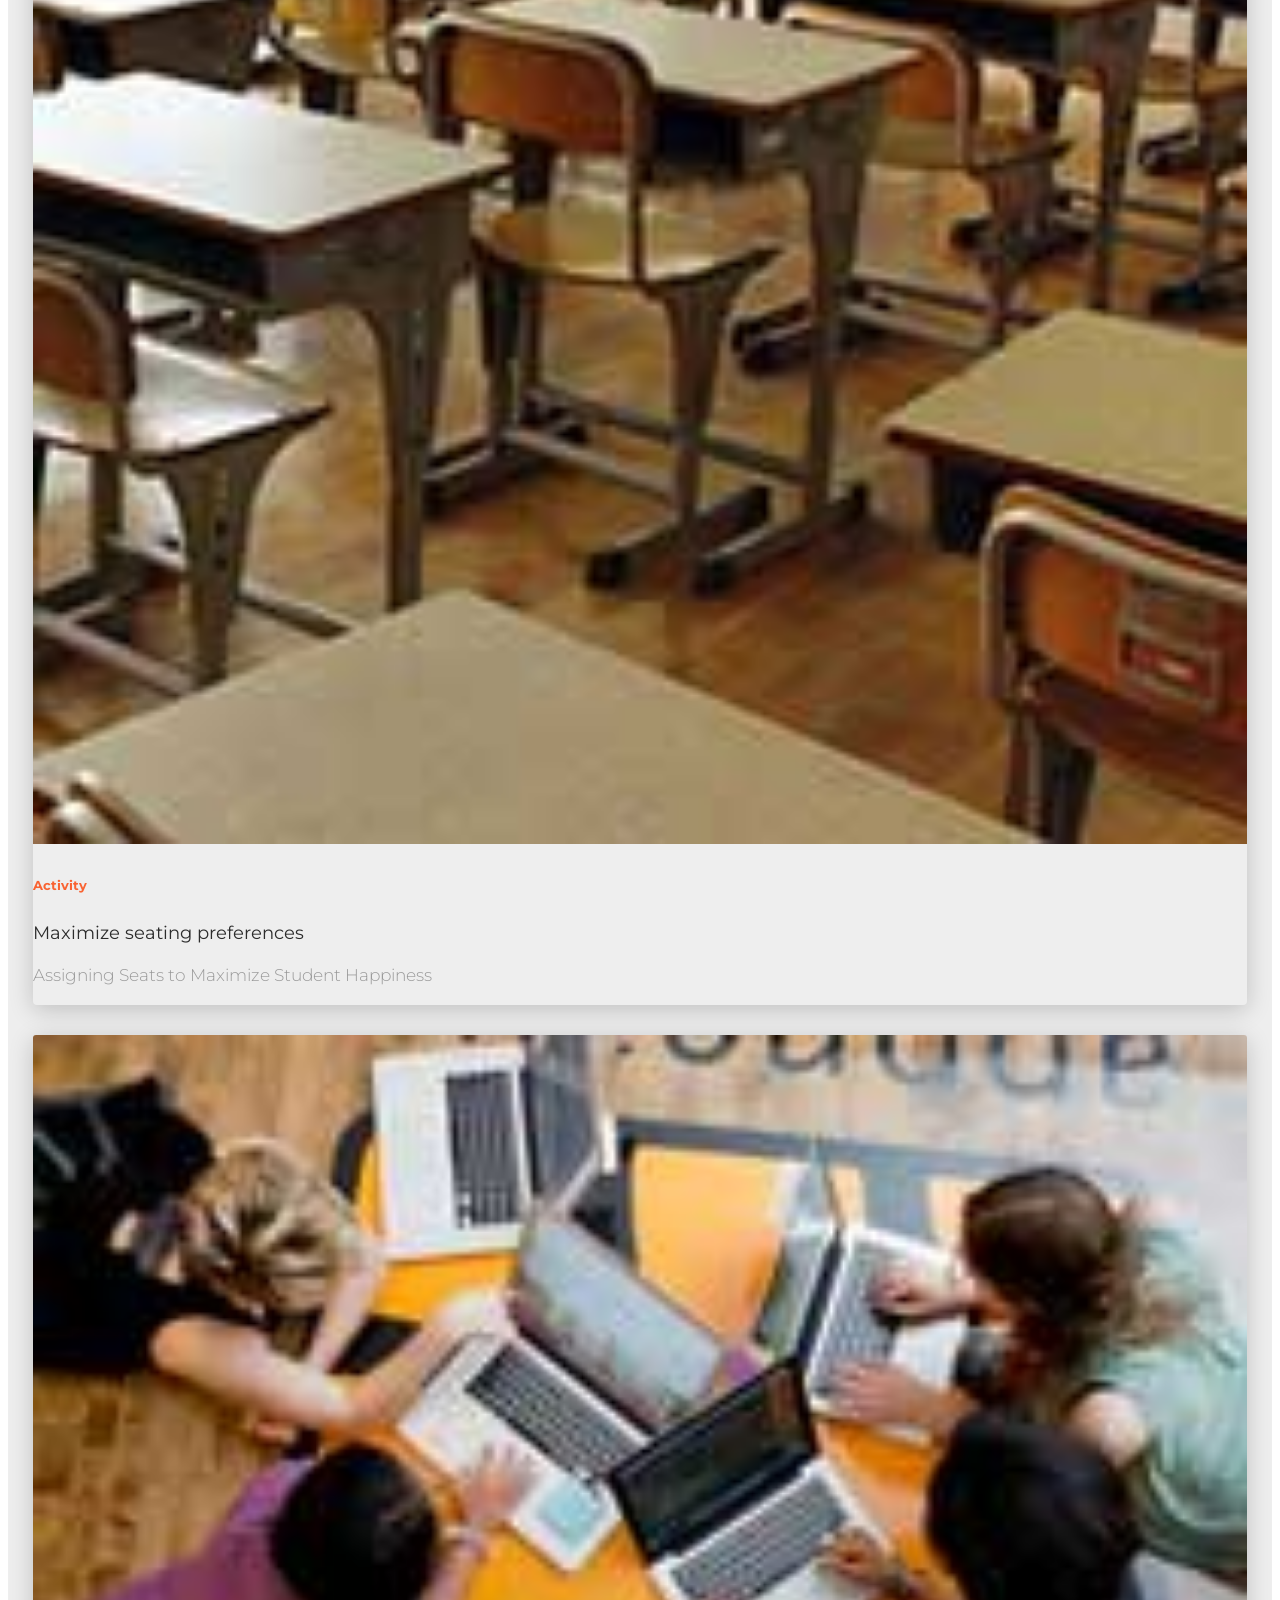
==== commit 871e3109: "convert partners section into stories" ====
--- a/index.html
+++ b/index.html
@@ -93,9 +93,9 @@
                   </li>
 
                   <li class="nav-item">
-                    <a class="nav-link" href="#schedule">
+                    <a class="nav-link" href="#stories">
                       <i class="now-ui-icons ui-1_calendar-60"></i>
-                      <p>Schedule</p>
+                      <p>Stories</p>
                     </a>
                   </li>
 
@@ -383,8 +383,8 @@
                         <div class="content-center text-center">
                             <div class="row">
                                 <div class="col-md-8 ml-auto mr-auto">
-                                    <h1 class="title">SPONSORS</h1>
-                                    <h4 class="description text-white">Companies/organizations supporting the workshop</h4>
+                                    <h1 class="title">STORIES</h1>
+                                    <h4 class="description text-white">Inspiring stories from our MIT instructors</h4>
                                 </div>
                             </div>
 
@@ -392,7 +392,7 @@
                                 <div class="col-md-8 ml-auto mr-auto text-center">
 
                                     <div class="btn-group">
-                                        <a href="#acknowledgements" class="btn btn-info btn-round btn-lg">Acknowledgements</a>
+                                        <a href="#acknowledgements" class="btn btn-info btn-round btn-lg">Watch Videos</a>
                                     </div> 
 
                                 </div>
@@ -1215,21 +1215,91 @@
     
                     </div>
                 </div> -->
-            <div class="section section-nucleo-icons" id="acknowledgements" data-background-color="gray">
+            <div class="section section-nucleo-icons" href="stories" id="stories" data-background-color="gray">
                 <div class="container">
                     <div class="row">
-                        <div class="col-lg-6 col-md-12">
-                            <h2 class="title"><i class="fa fa-briefcase" aria-hidden="true"></i> PARTNERS</h2>
-                            <h4>
-                                The Beautiful Patterns team would like to thank all mexican universities for making this project reality.
-                            </h4>
-                        </div>
-                        <div class="col-lg-6 col-md-12 text-center">
-                            <center>
-                            <img src="assets/img/students/hands.jpg">
-                            </center>
-                        </div>
-                    </div>
+                        <div class="col-lg-8 col-md-12">
+                            <h2 class="title"><i class="fa fa-microphone" aria-hidden="true"></i> STORIES</h2>
+                        </div>
+                    </div>
+                    <div class="row align-items-start" style="margin: 25px;">
+							<div class="col">
+								<h3>Erica Santana</h3>
+								<div class="card card-blog">
+									<div class="card-image">
+										<iframe src="https://www.youtube.com/embed/zt5SyJHbdFI"
+											title="YouTube video player" frameborder="0"
+											allow="accelerometer; autoplay; clipboard-write; encrypted-media; gyroscope; picture-in-picture"
+											allowfullscreen></iframe>
+									</div>
+								</div>
+							</div>
+
+							<div class="col align-items-center">
+								<h3>Donna Gan</h3>
+								<div class="card card-blog">
+									<div class="card-image">
+										<iframe src="https://www.youtube.com/embed/GZLN6pynwvU"
+											title="YouTube video player" frameborder="0"
+											allow="accelerometer; autoplay; clipboard-write; encrypted-media; gyroscope; picture-in-picture"
+											allowfullscreen></iframe>
+									</div>
+								</div>
+							</div>
+
+							<div class="col align-items-center">
+								<h3>Stephanie Hu</h3>
+								<div class="card card-blog">
+									<div class="card-image">
+										<iframe src="https://www.youtube.com/embed/63CGR4JdLu8"
+											title="YouTube video player" frameborder="0"
+											allow="accelerometer; autoplay; clipboard-write; encrypted-media; gyroscope; picture-in-picture"
+											allowfullscreen></iframe>
+									</div>
+								</div>
+							</div>
+
+						</div> 
+
+						<div class="row align-items-start" style="margin: 25px;">
+							<div class="col">
+								<h3>Kylie Jue</h3>
+								<div class="card card-blog">
+									<div class="card-image">
+										<iframe src="https://www.youtube.com/embed/l9sPVwJ8jRc"
+											title="YouTube video player" frameborder="0"
+											allow="accelerometer; autoplay; clipboard-write; encrypted-media; gyroscope; picture-in-picture"
+											allowfullscreen></iframe>
+									</div>
+								</div>
+							</div>
+
+							<div class="col align-items-center">
+								<h3>Christina Michaels</h3>
+								<div class="card card-blog">
+									<div class="card-image">
+										<iframe src="https://www.youtube.com/embed/TLg3Afn0IbI"
+											title="YouTube video player" frameborder="0"
+											allow="accelerometer; autoplay; clipboard-write; encrypted-media; gyroscope; picture-in-picture"
+											allowfullscreen></iframe>
+									</div>
+								</div>
+							</div>
+
+							<div class="col align-items-center">
+								<h3>Veronica Lin</h3>
+								<div class="card card-blog">
+									<div class="card-image">
+										<iframe src="https://www.youtube.com/embed/WmdgmyqUBVI"
+											title="YouTube video player" frameborder="0"
+											allow="accelerometer; autoplay; clipboard-write; encrypted-media; gyroscope; picture-in-picture"
+											allowfullscreen></iframe>
+									</div>
+								</div>
+							</div>
+
+						</div> <!-- row -->
+
                 </div>
             </div>
 
@@ -1252,7 +1322,7 @@
                           </a>
                       </li>
                       <li>
-                          <a href="#">
+                          <a href="#stories">
                               Blog
                           </a>
                       </li>
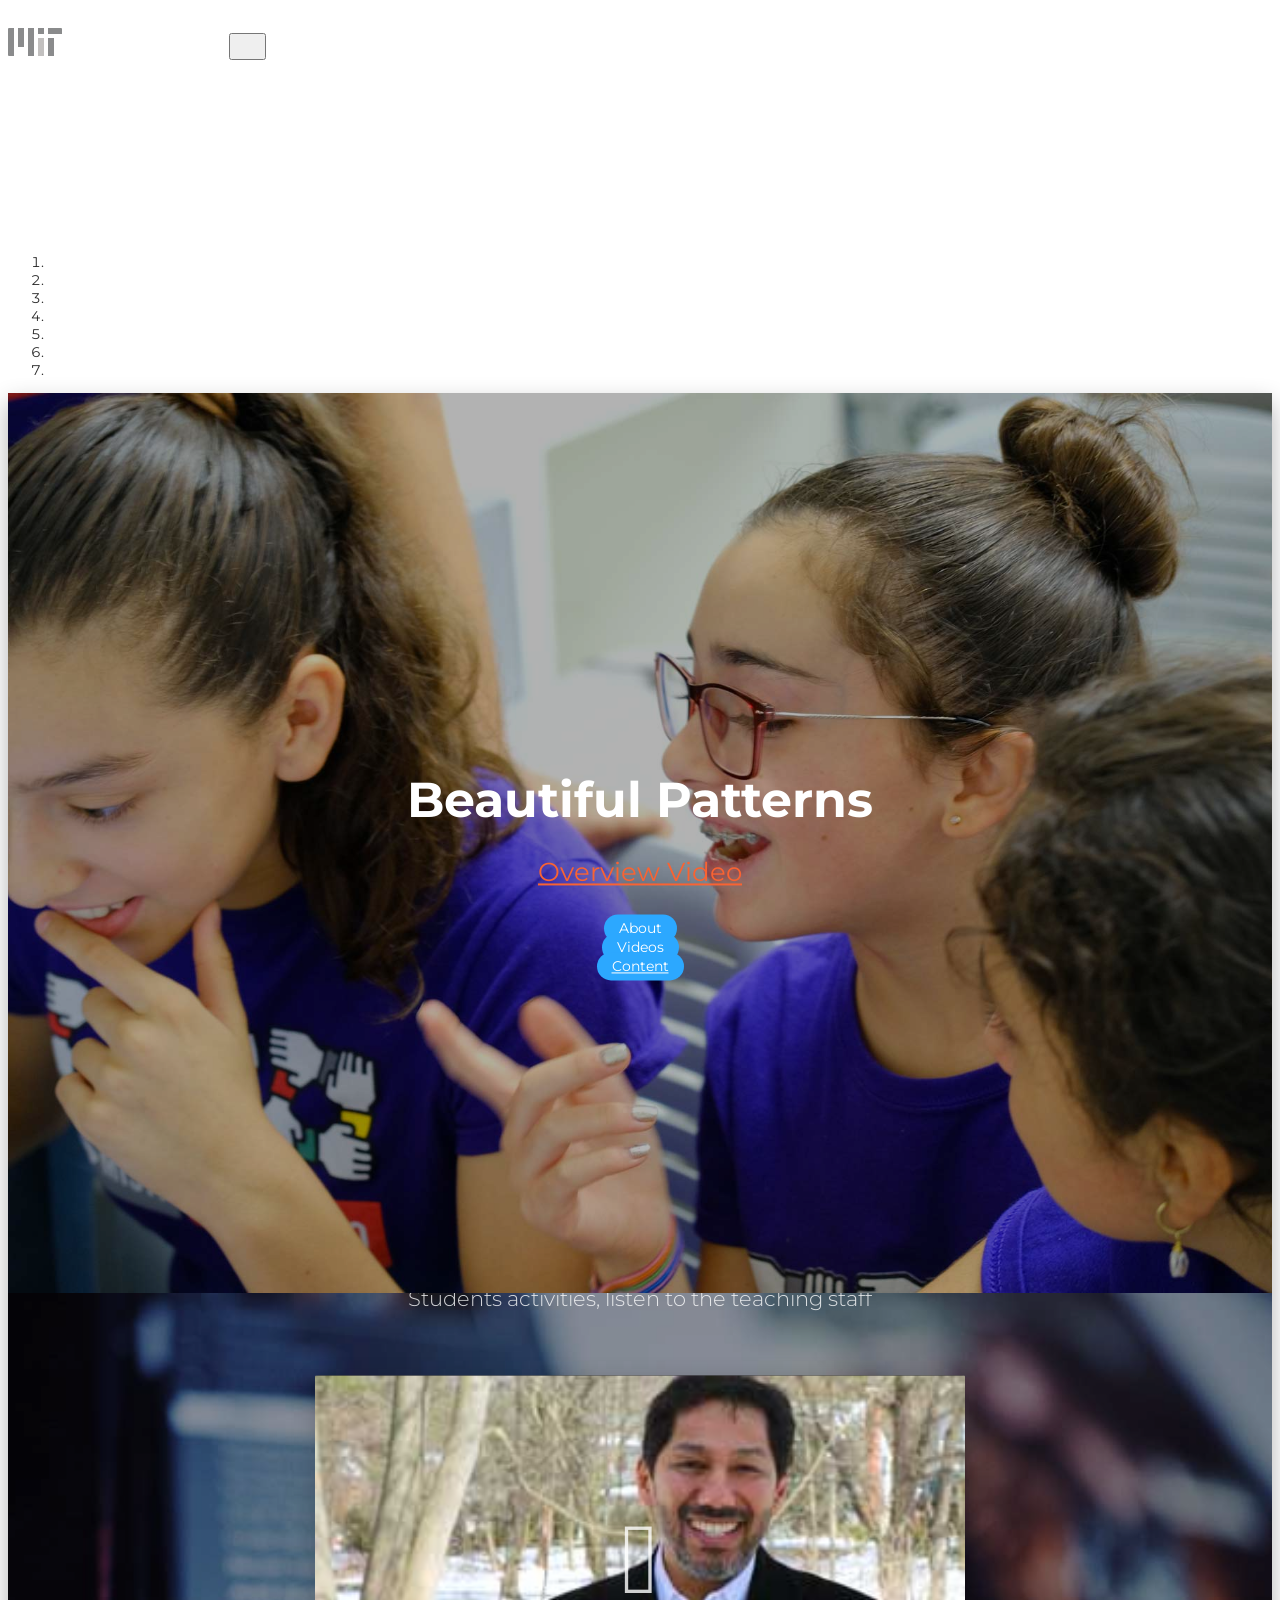
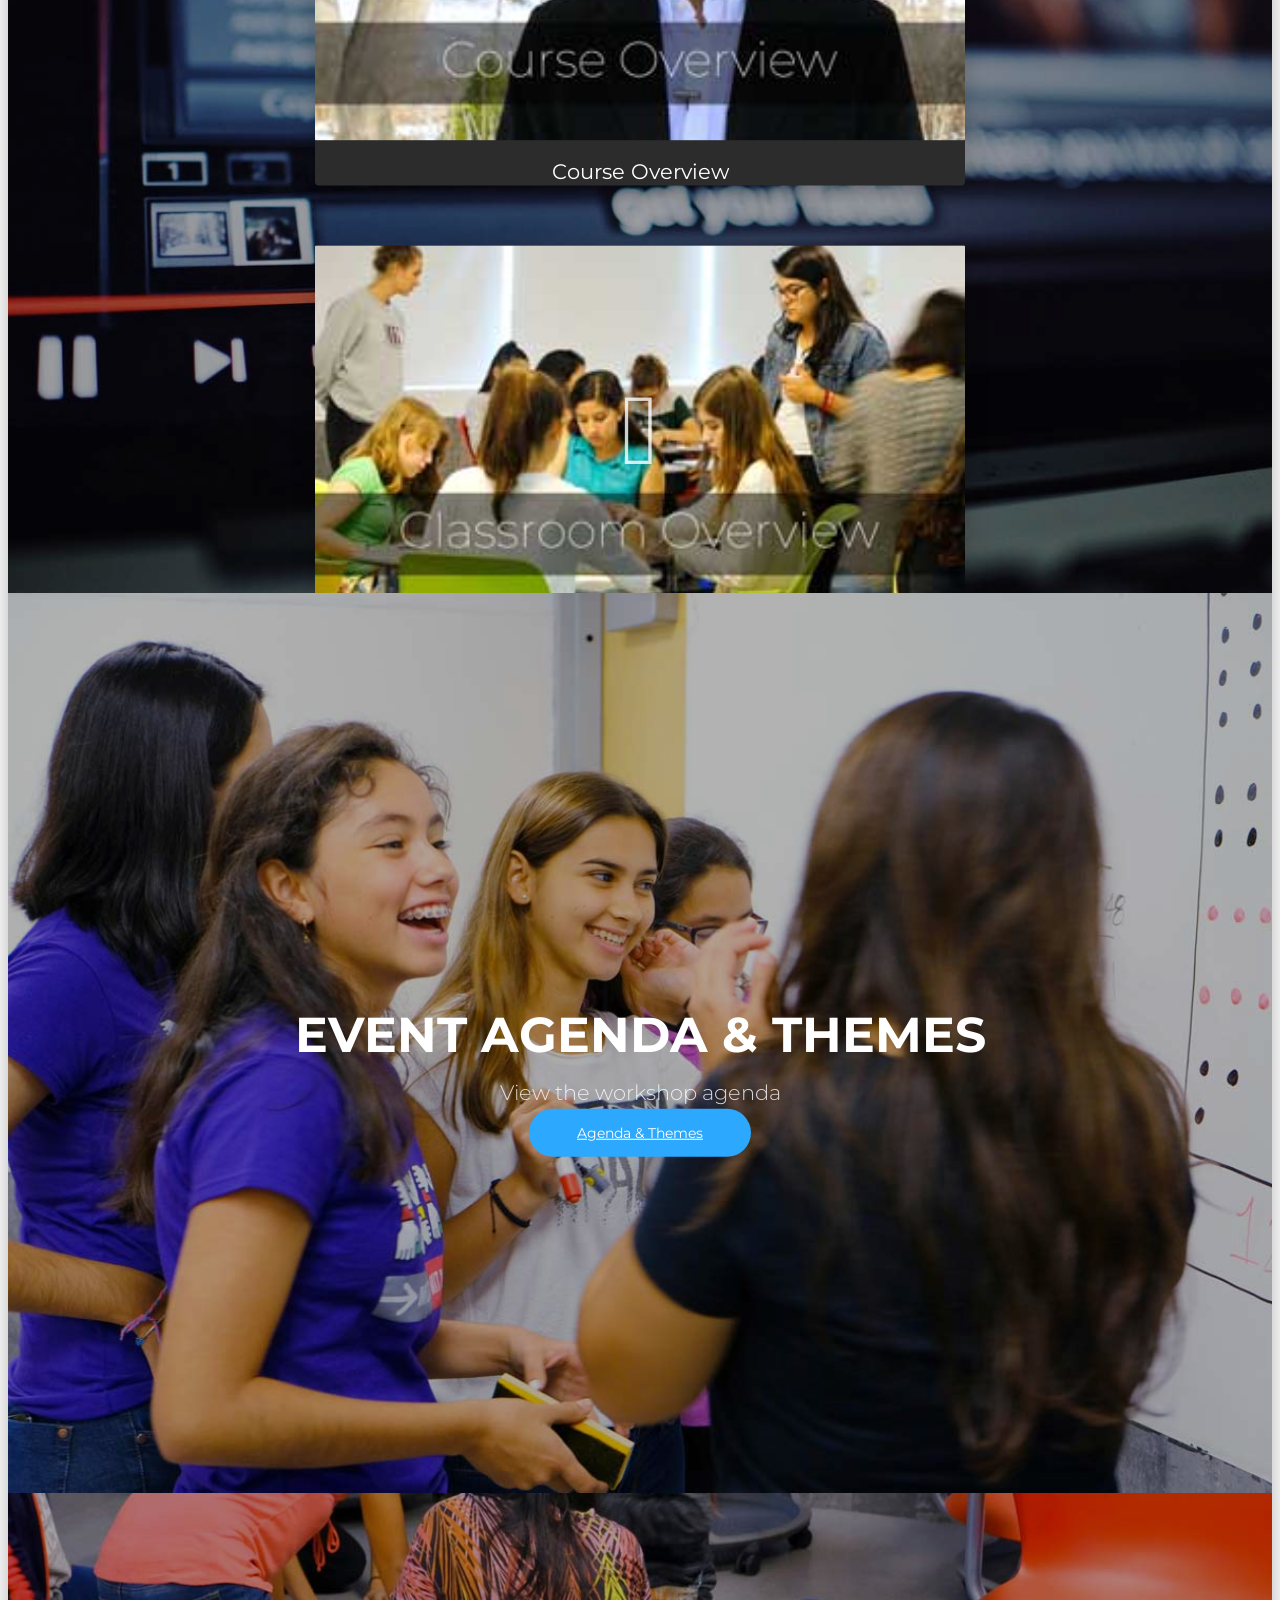
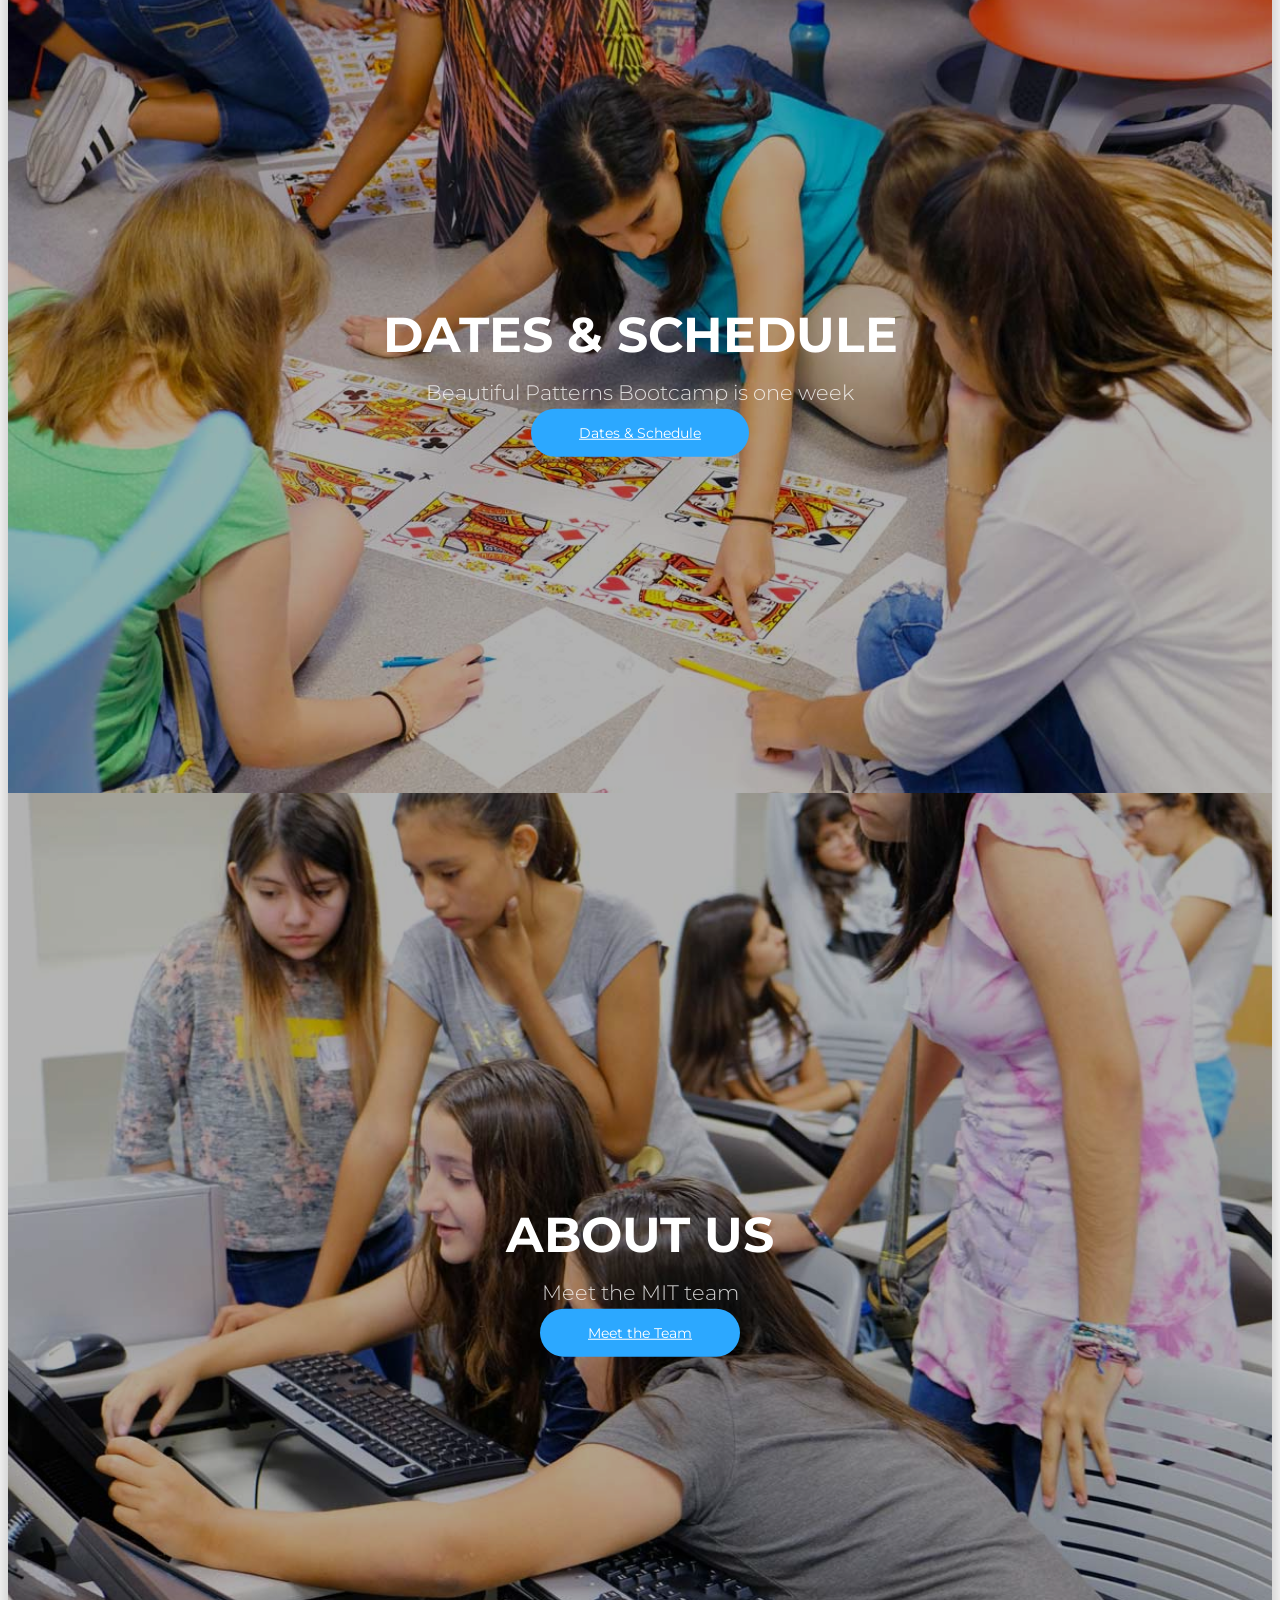
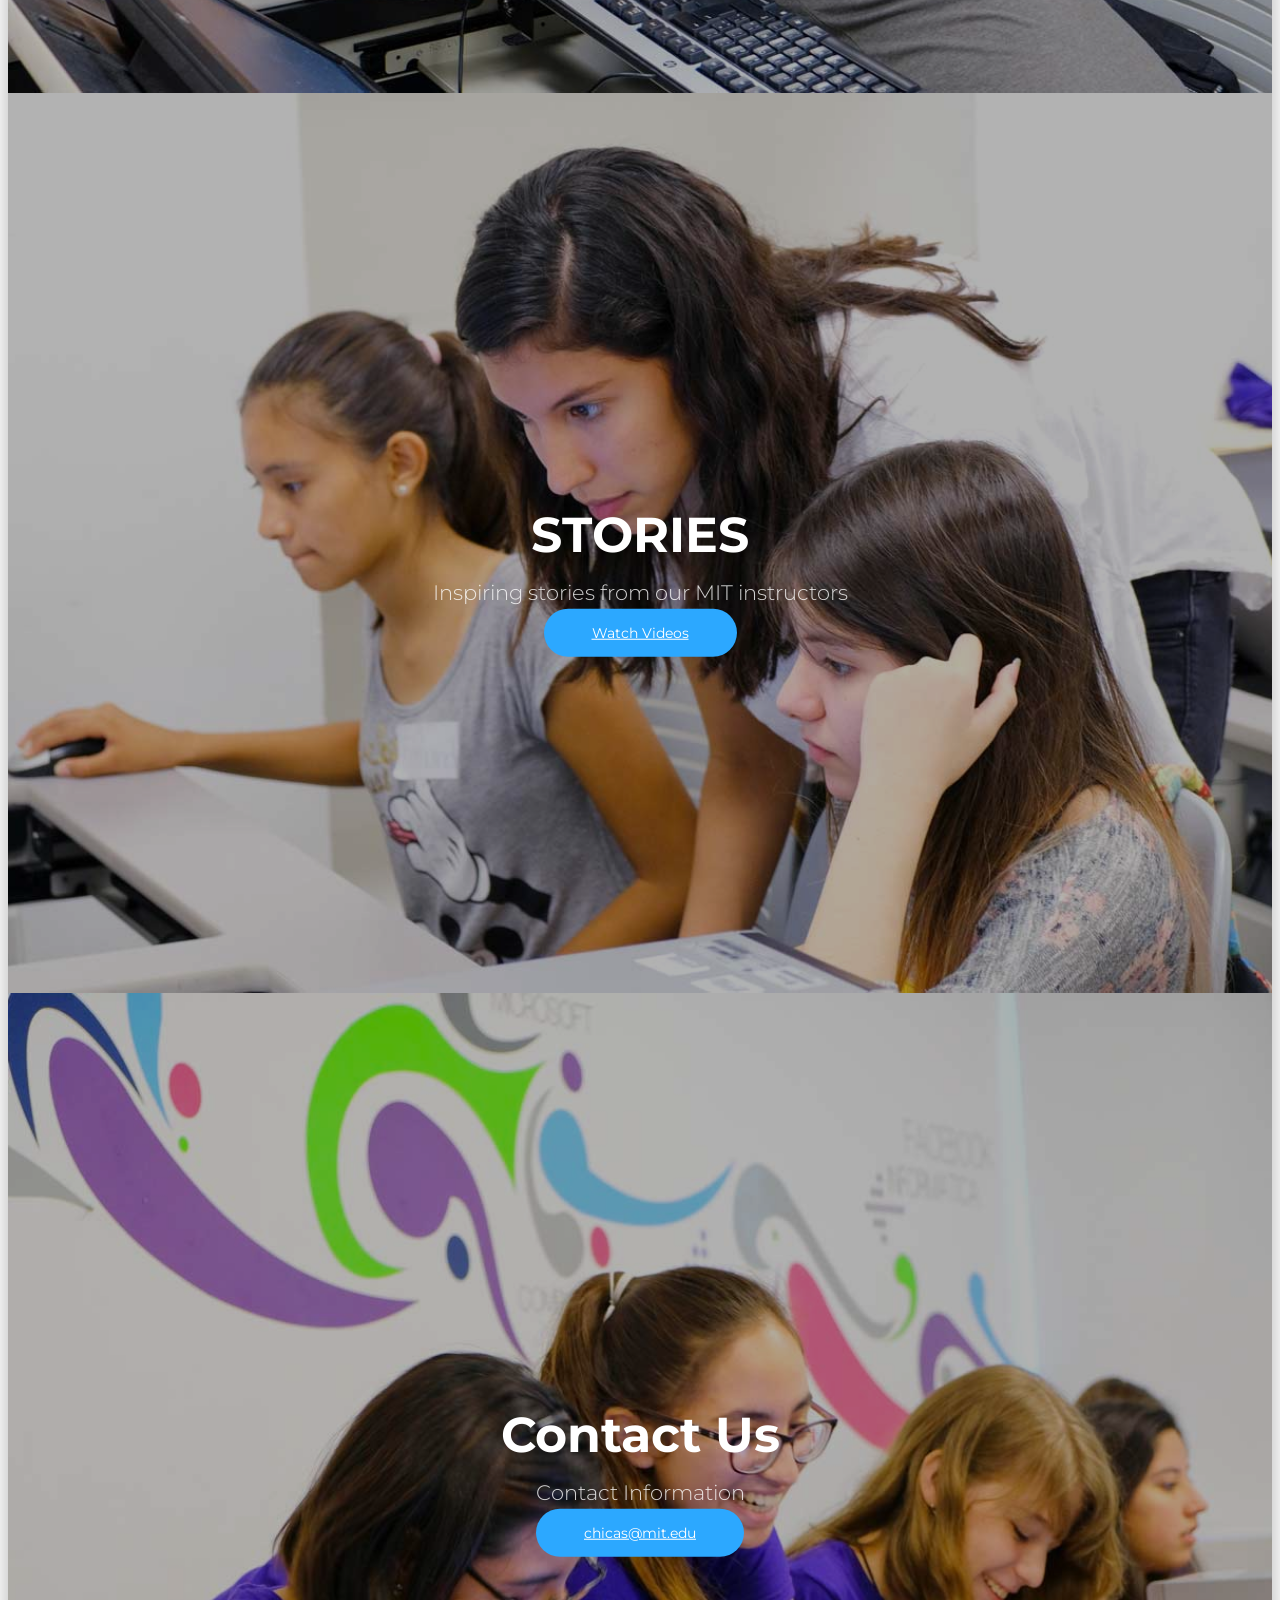
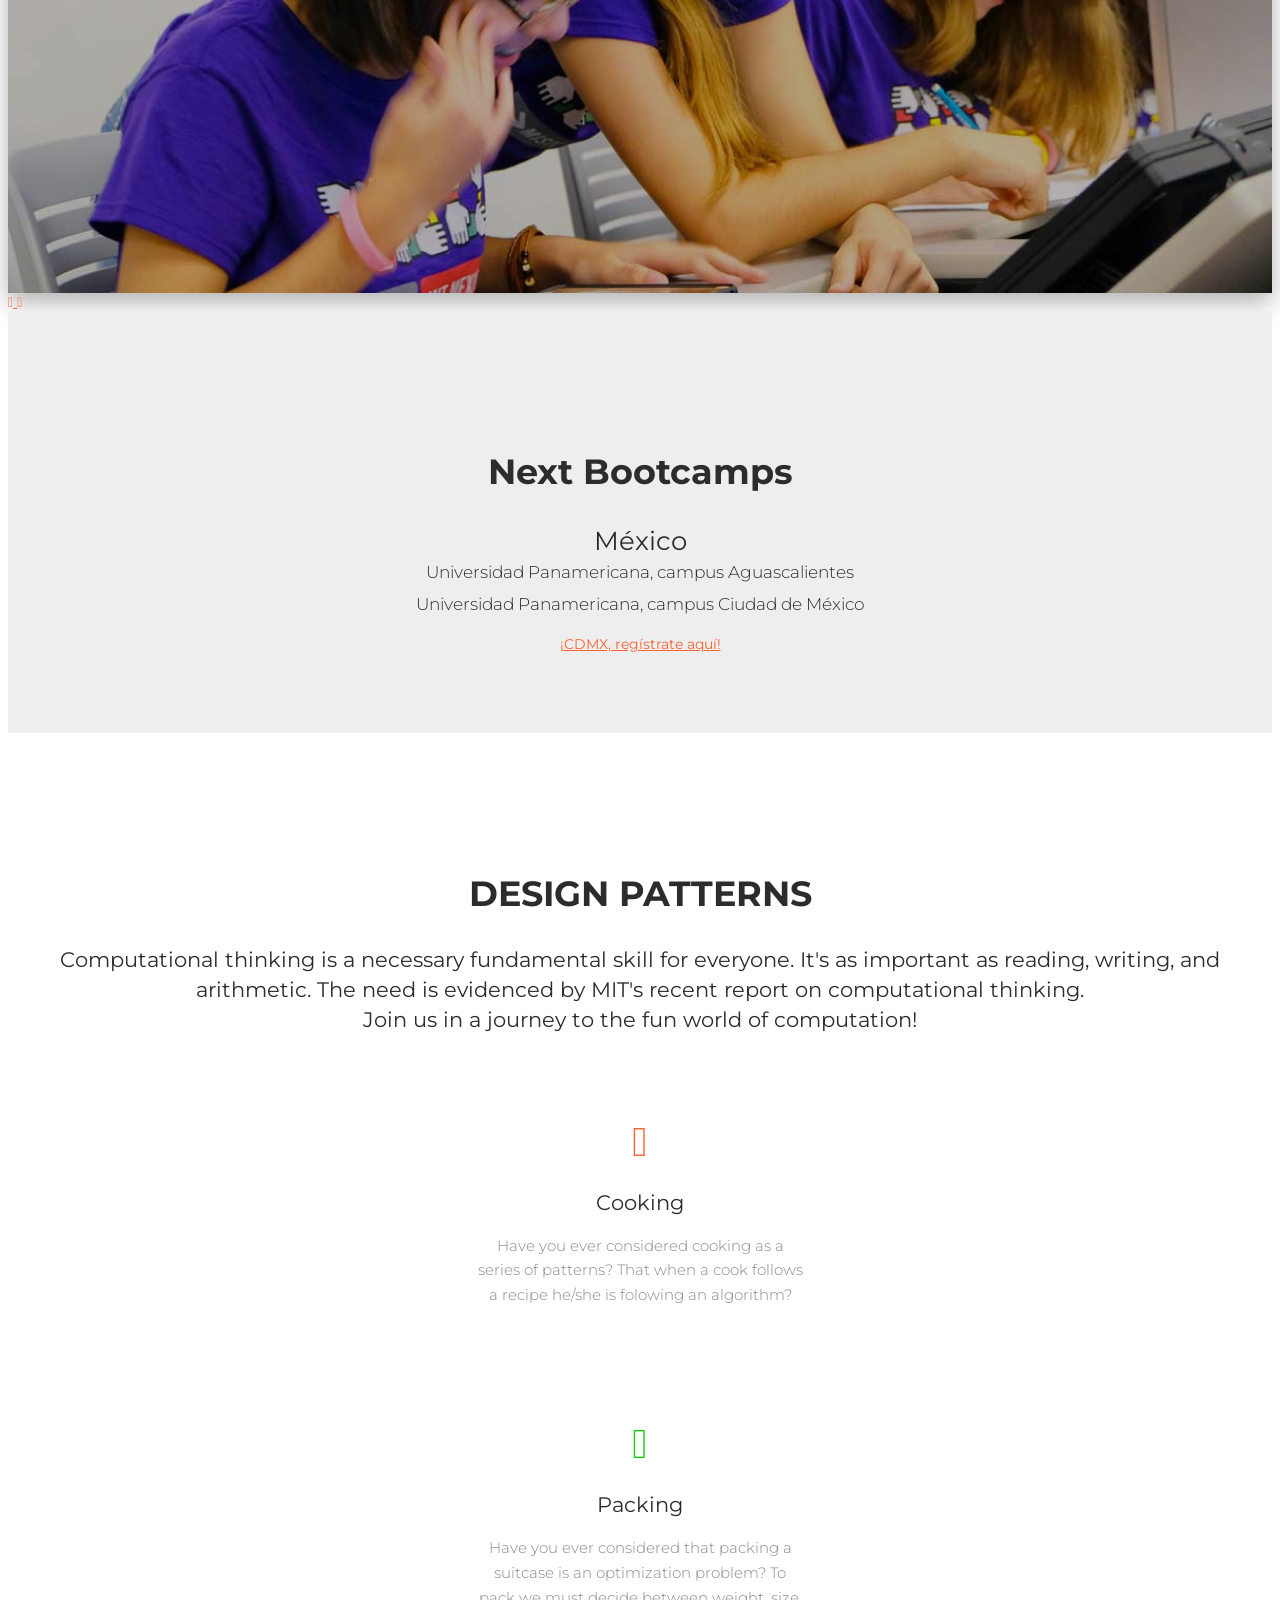
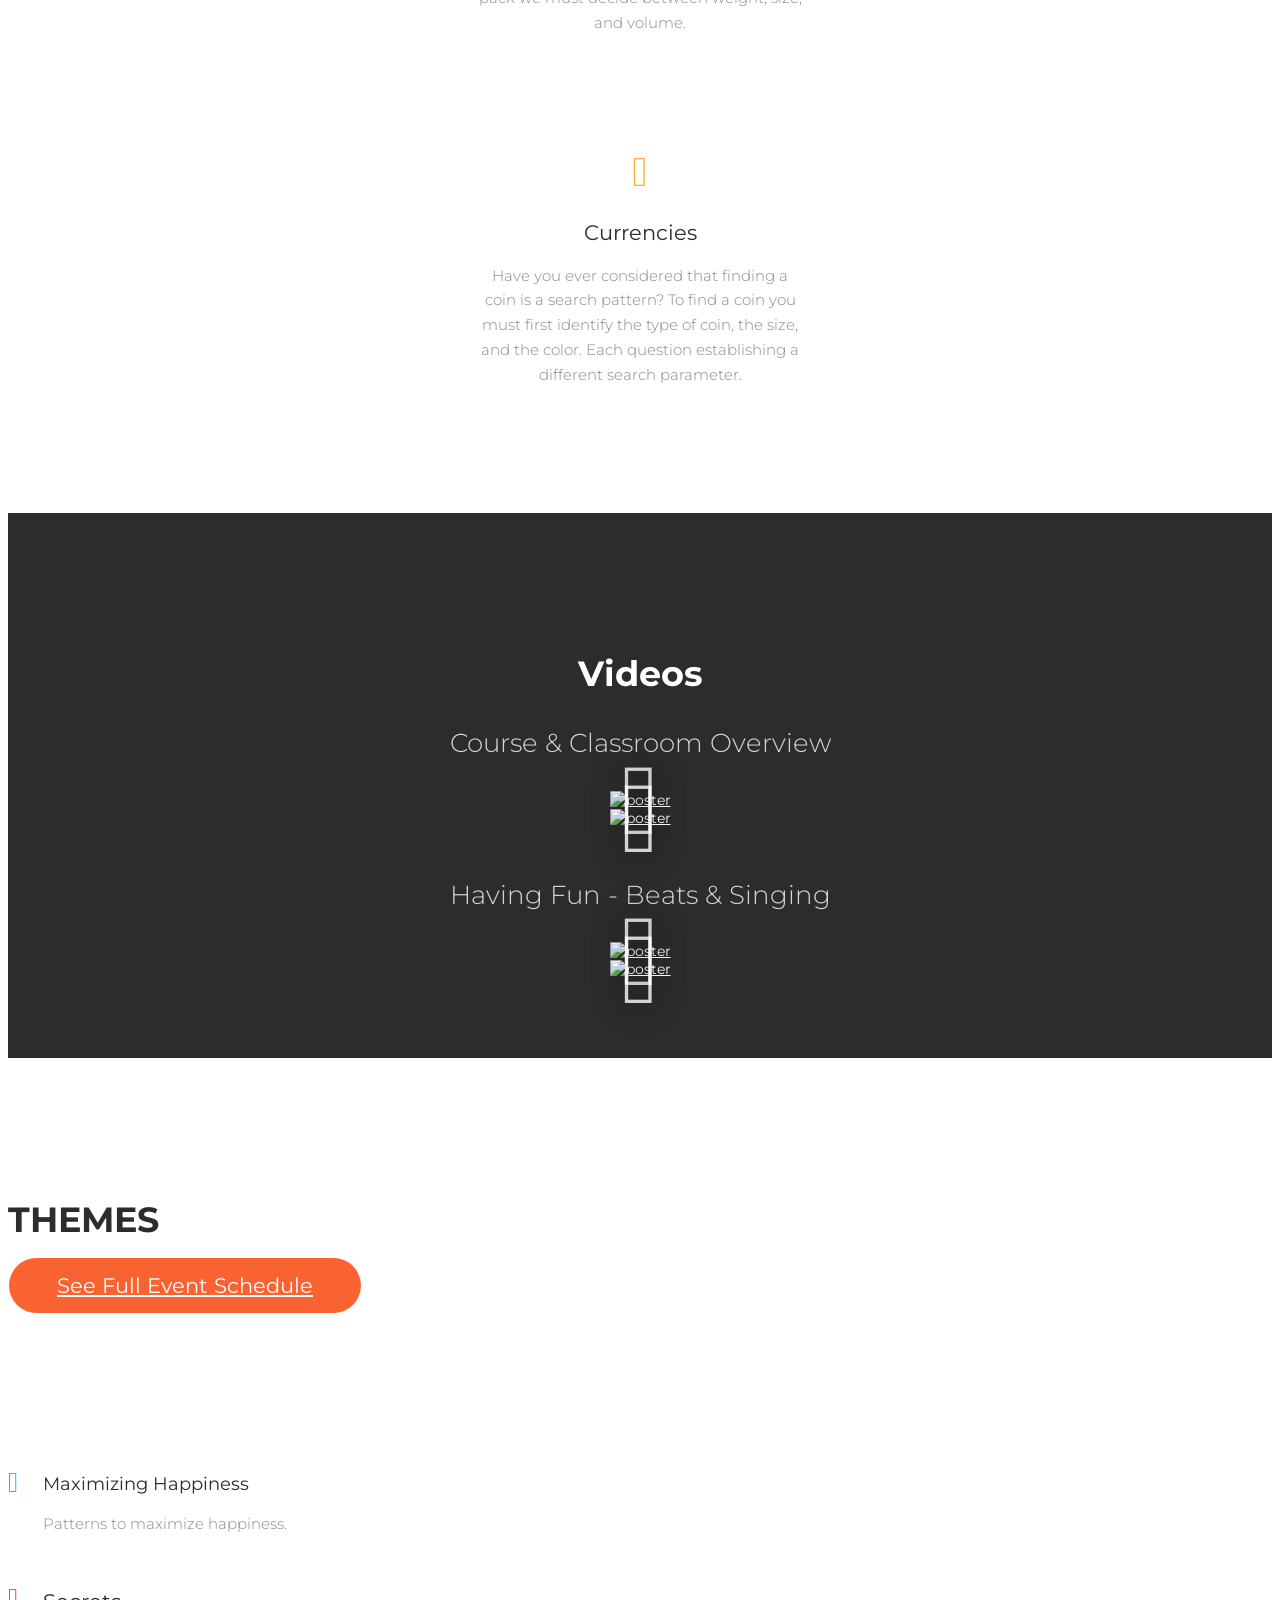
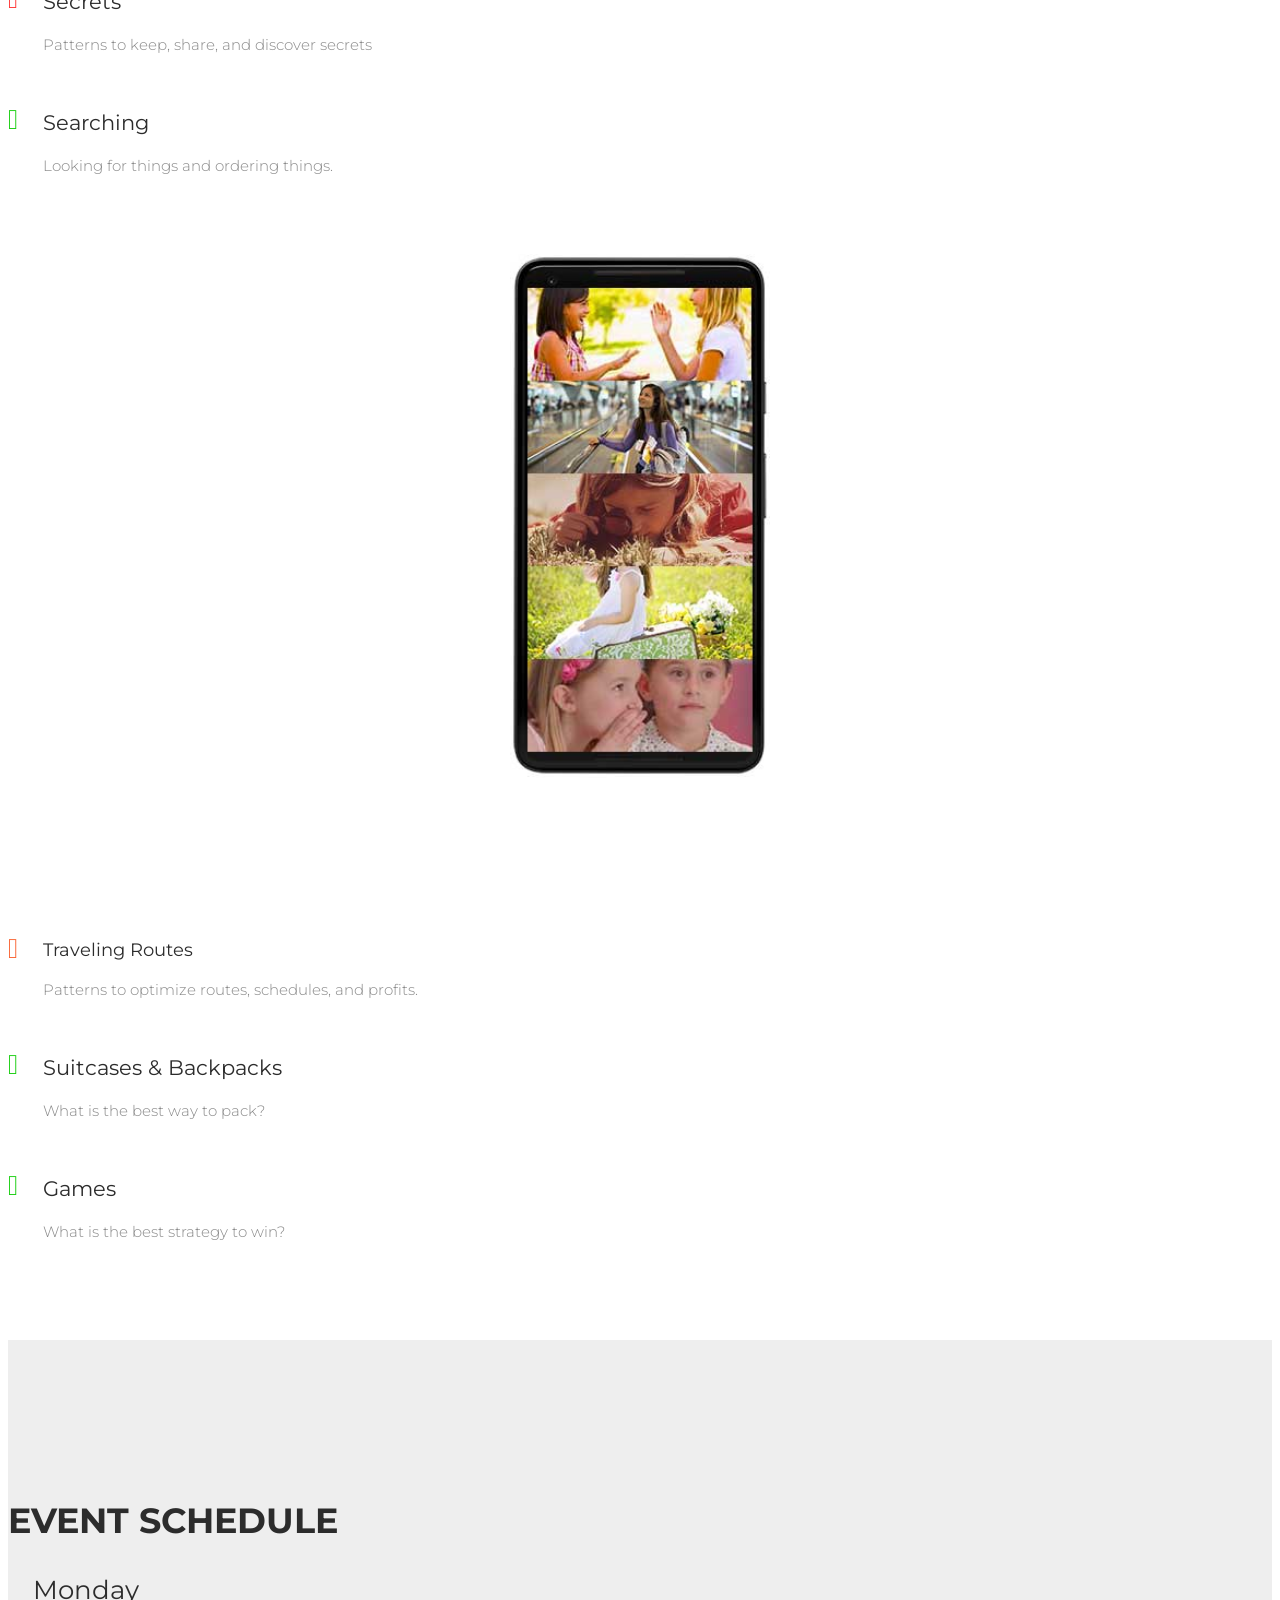
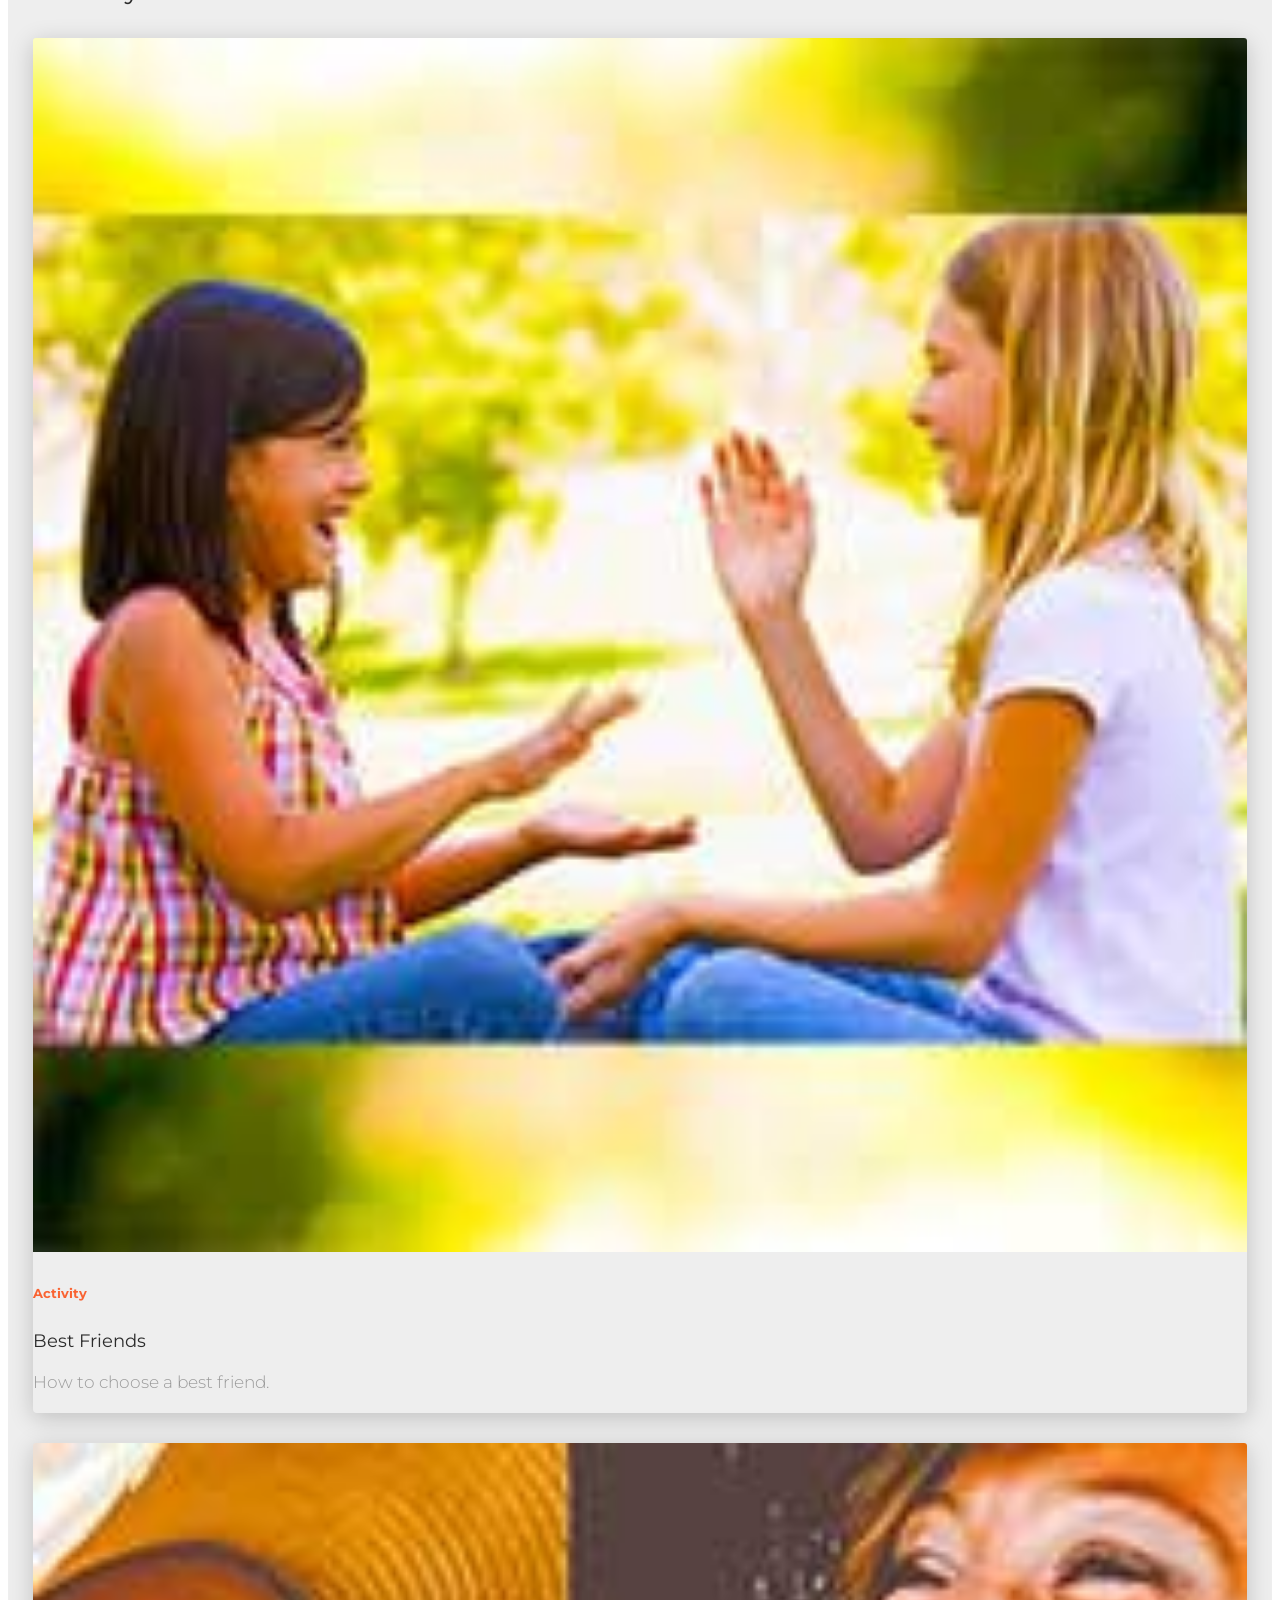
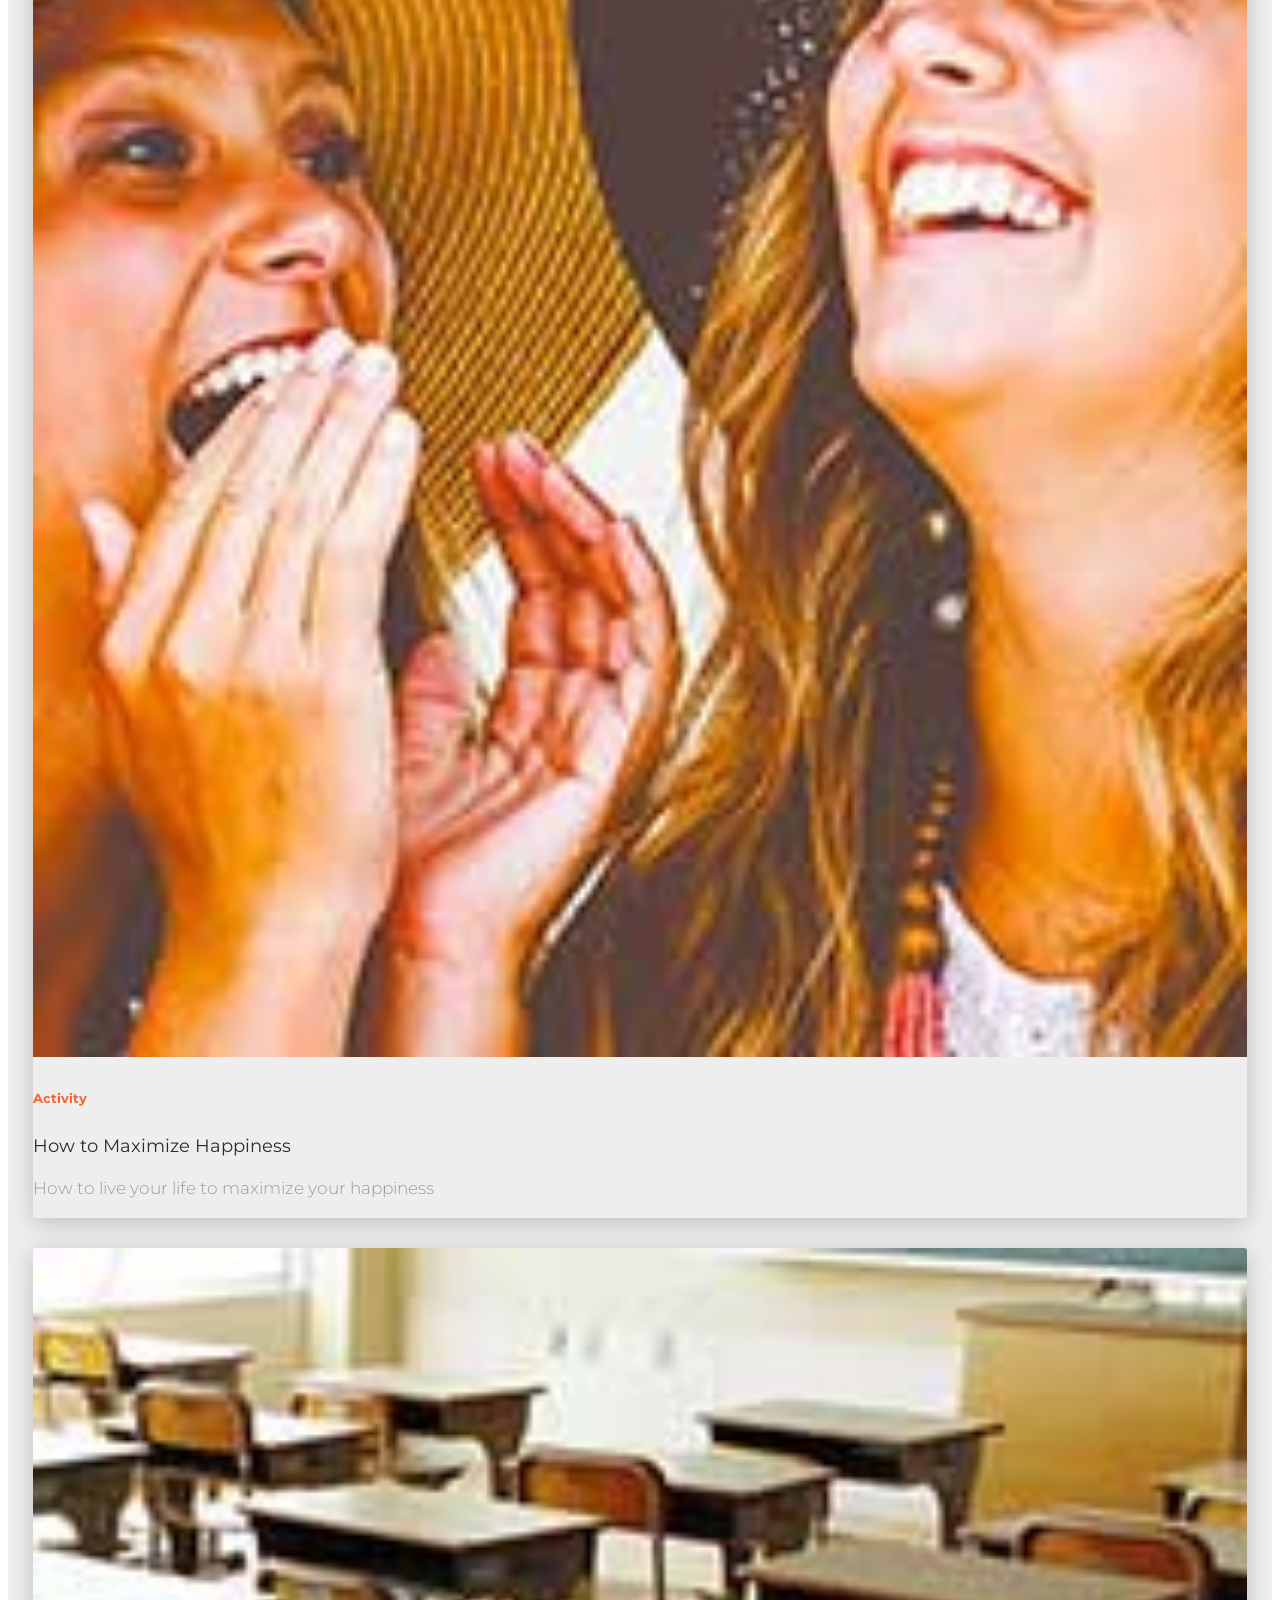
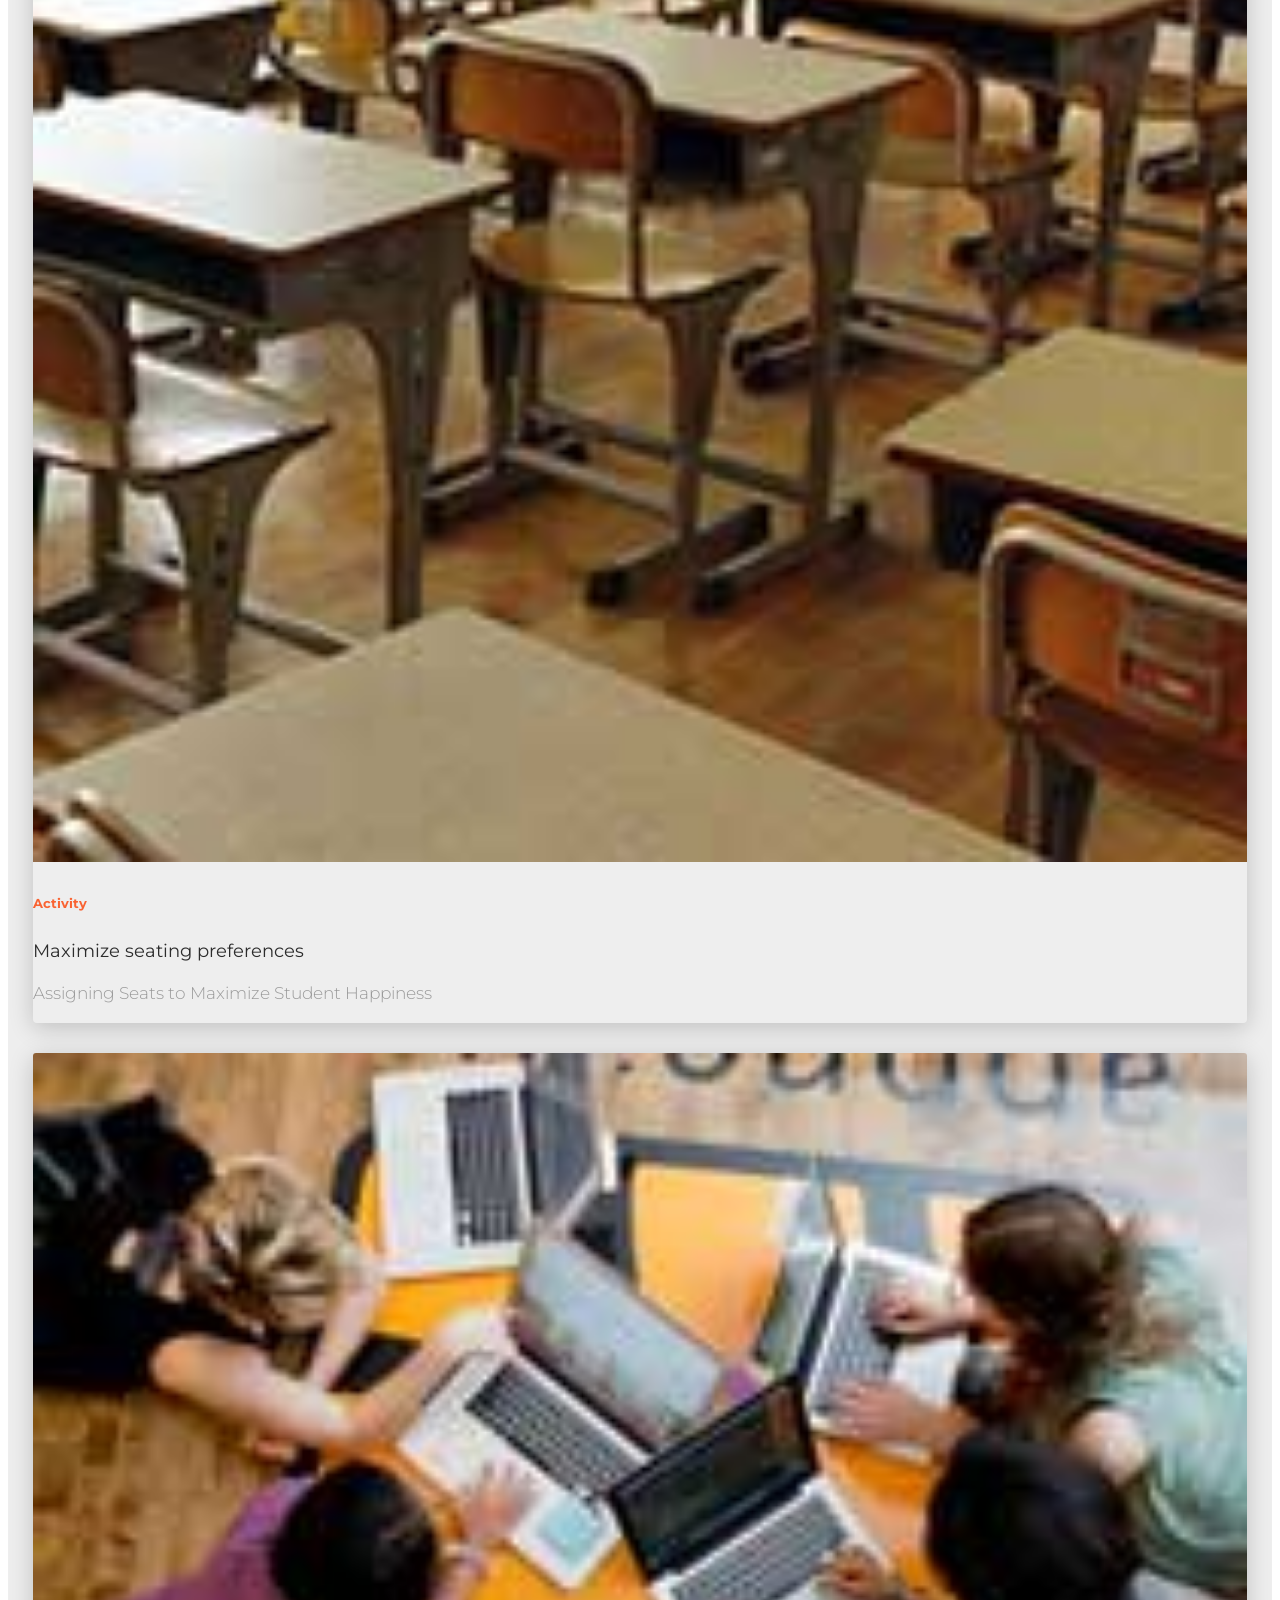
==== commit c39c1db8: "register link upcdmx" ====
--- a/index.html
+++ b/index.html
@@ -456,9 +456,9 @@
                             <p class="faq">Universidad Panamericana, campus Aguascalientes</p> 
                             <br>
                             <p class="faq">Universidad Panamericana, campus Ciudad de México</p>
-
-                        </div>
-
+                            <a href="https://forms.gle/7JYBdasUt3kz5dDS7" target="_blank">¡CDMX, regístrate aquí!</a>
+
+                        </div>
                 </div>
             </div>
 
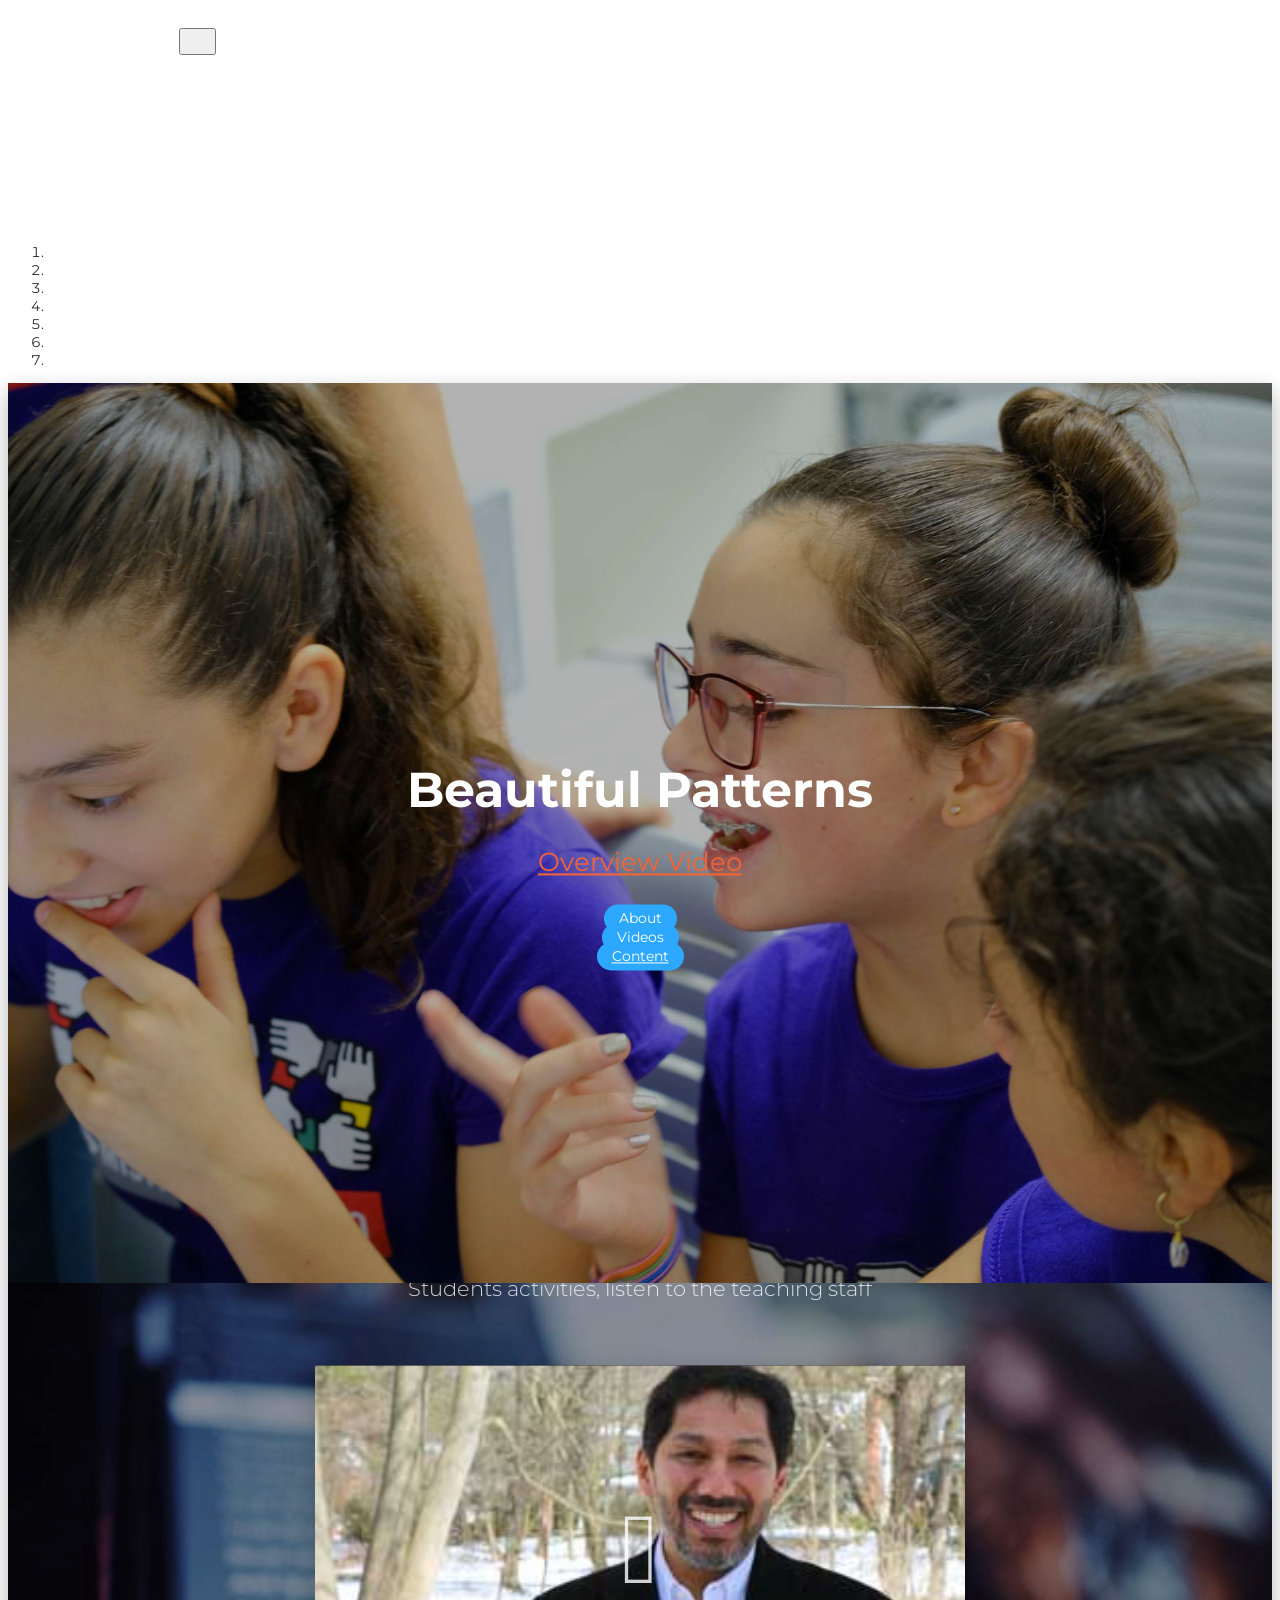
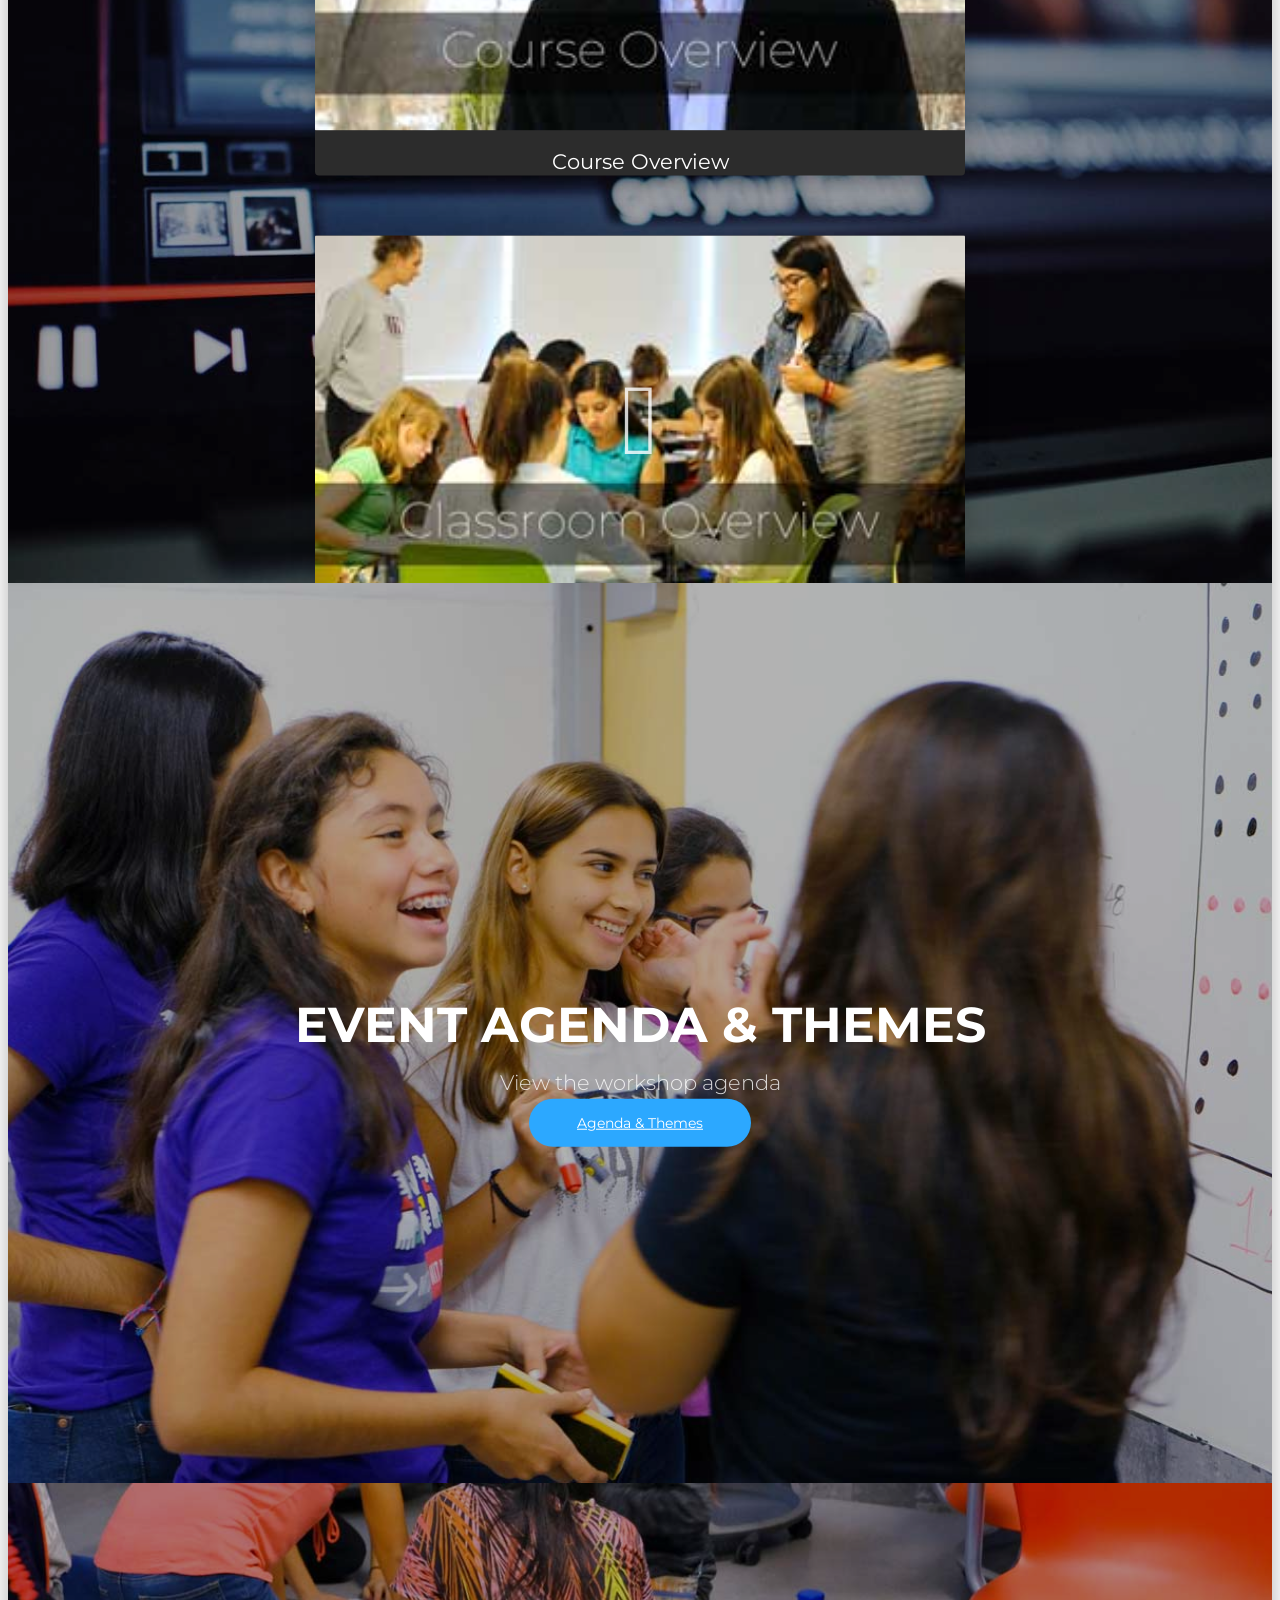
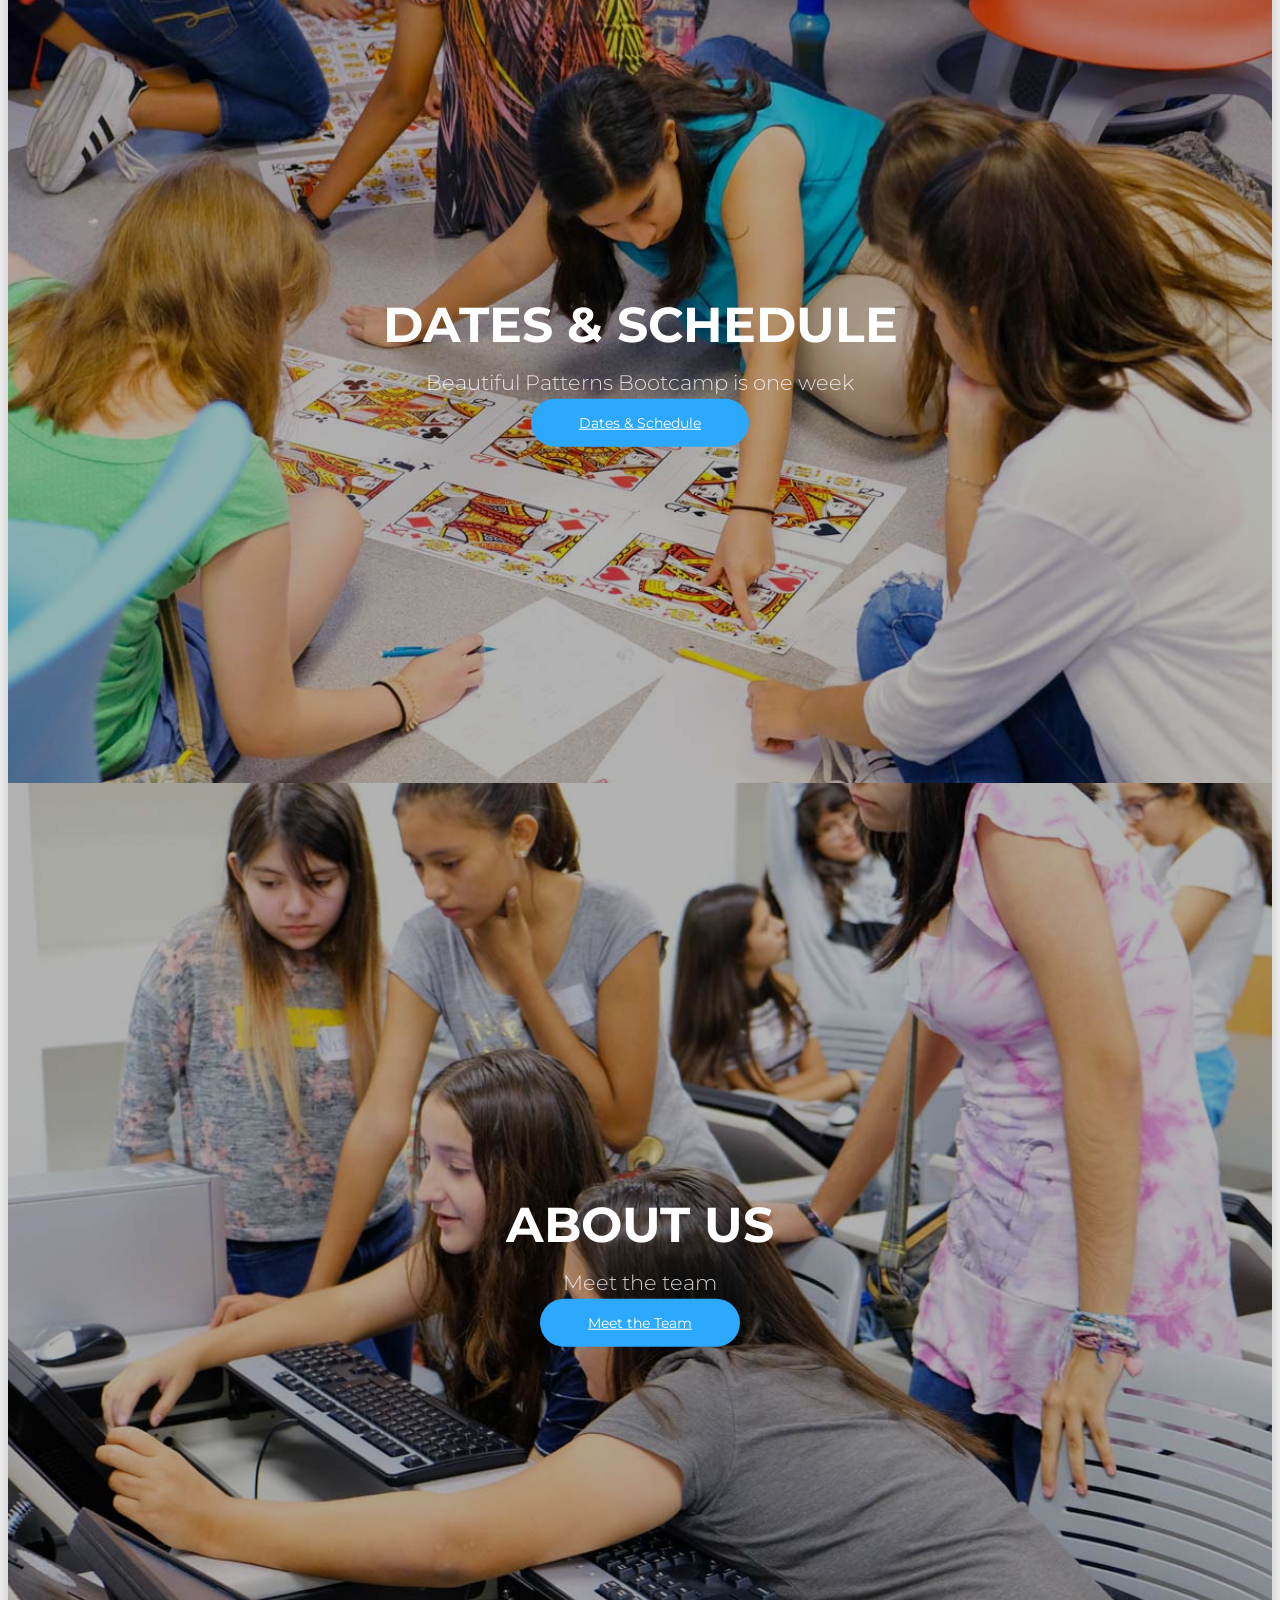
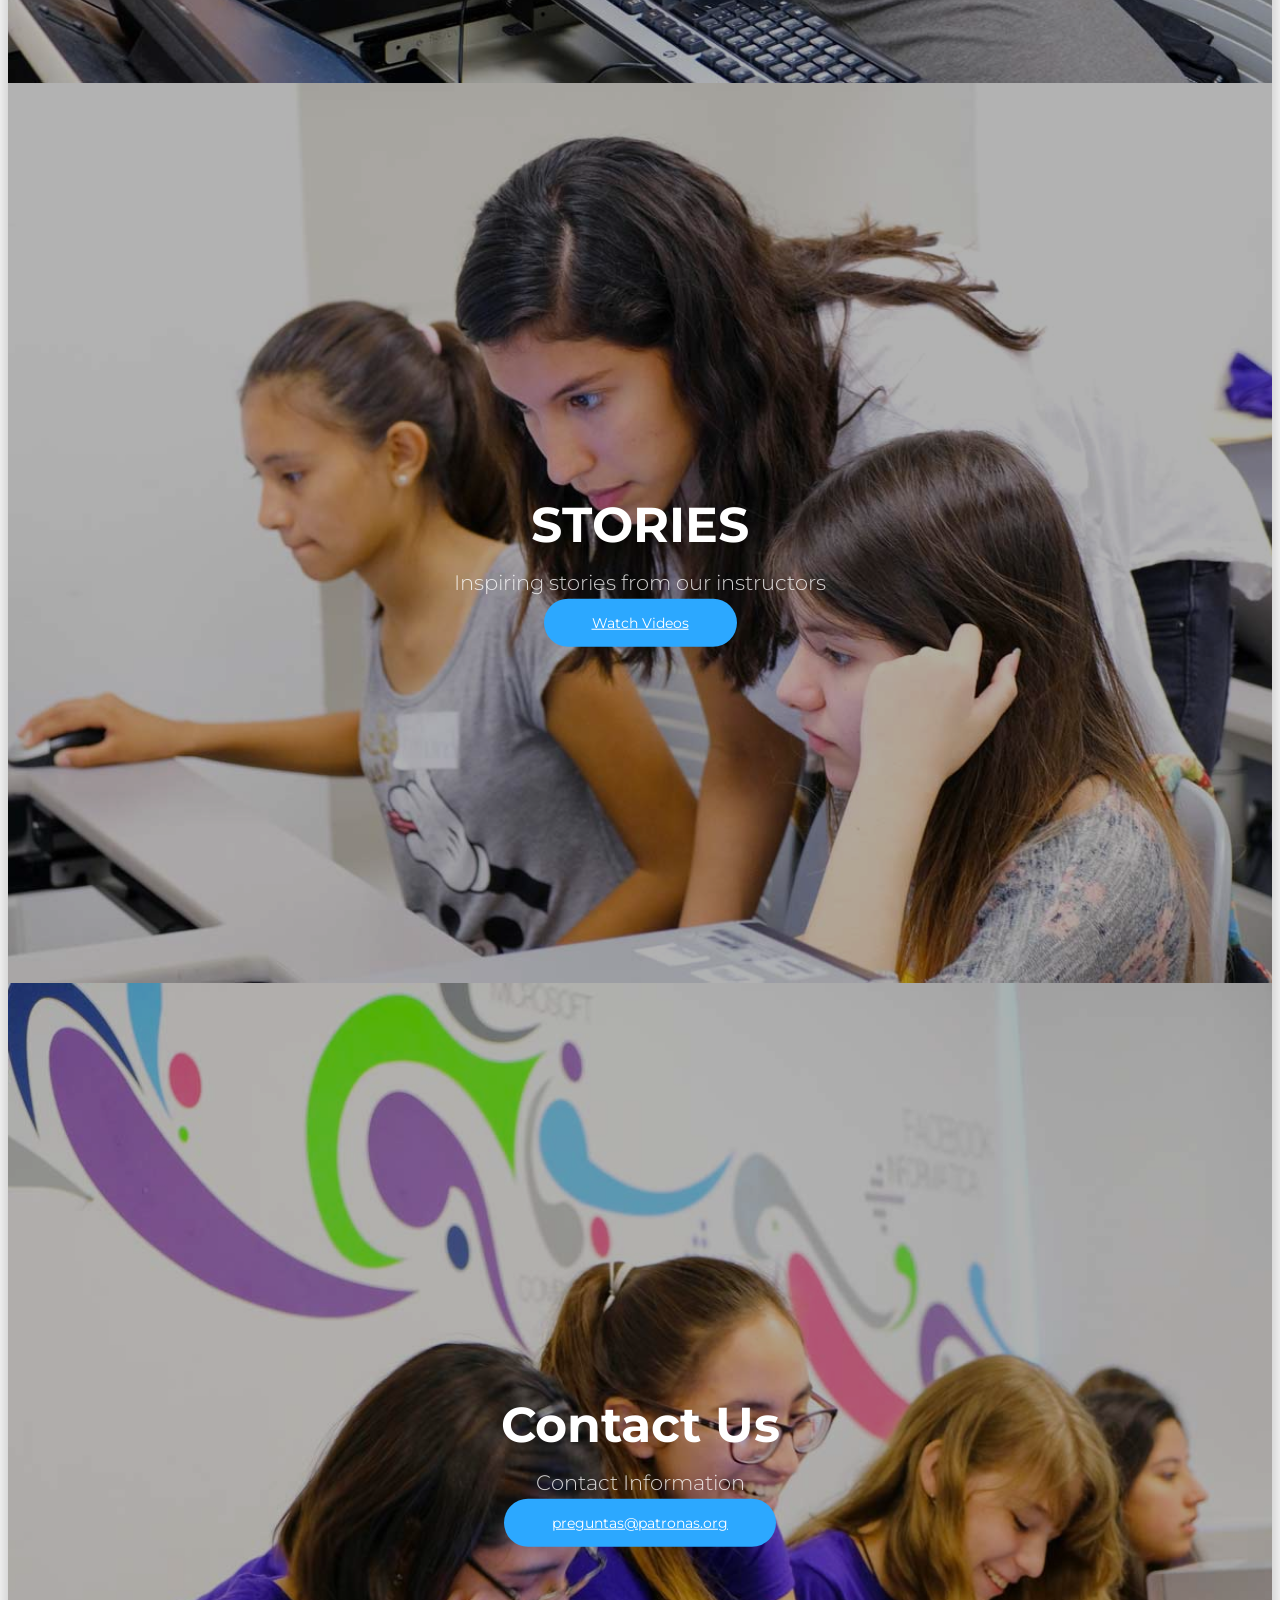
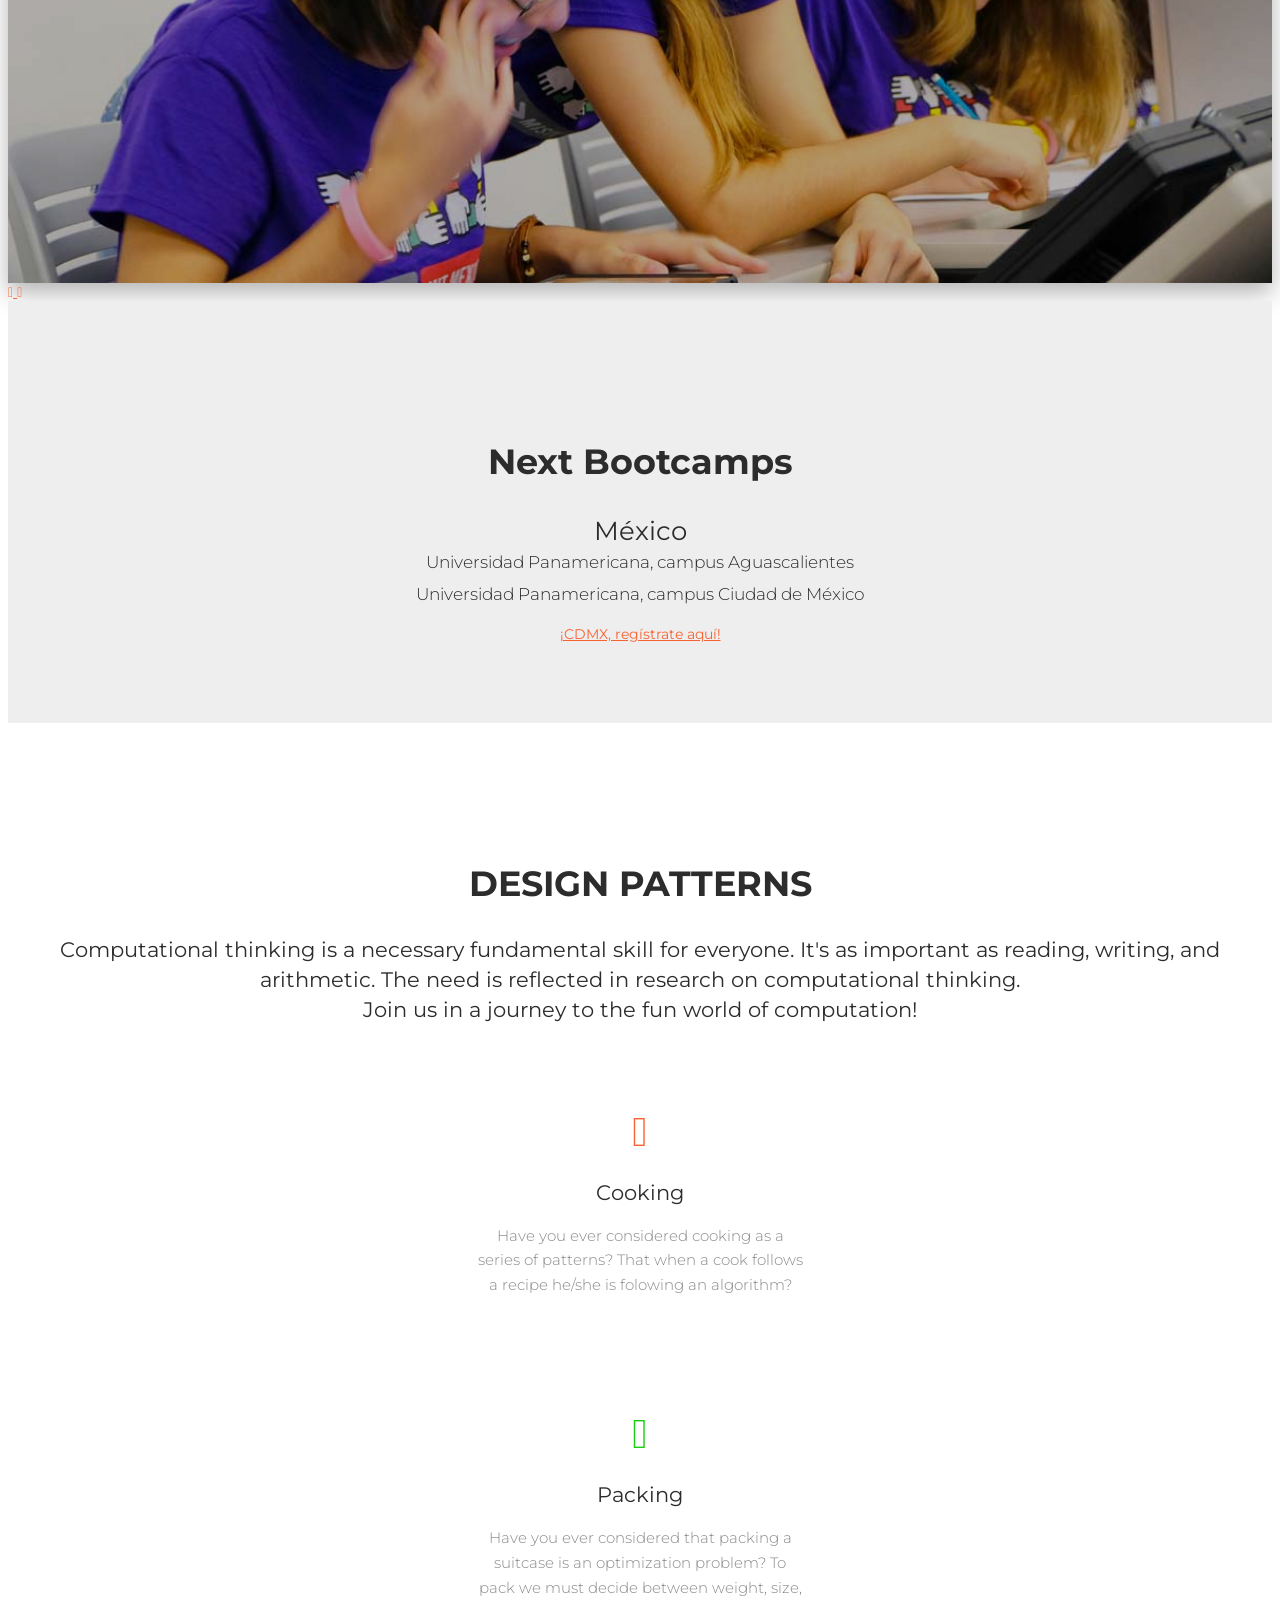
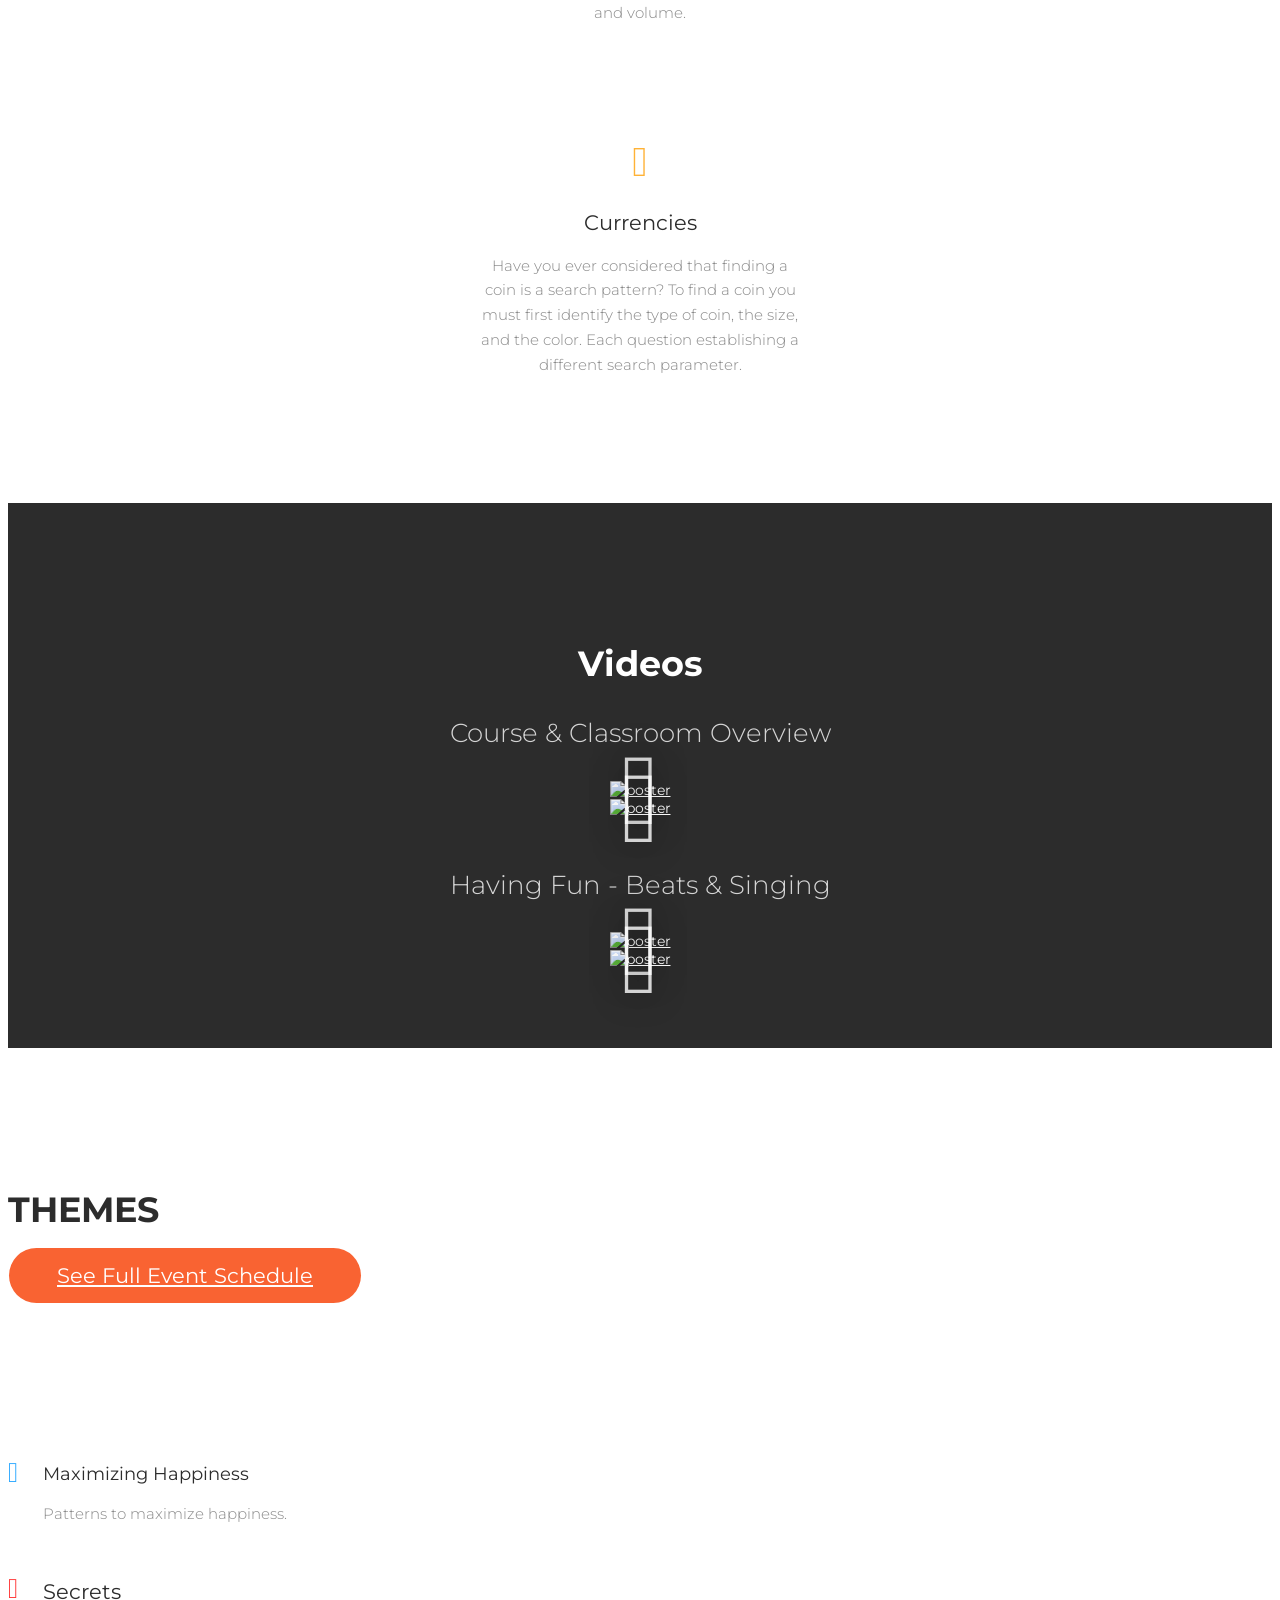
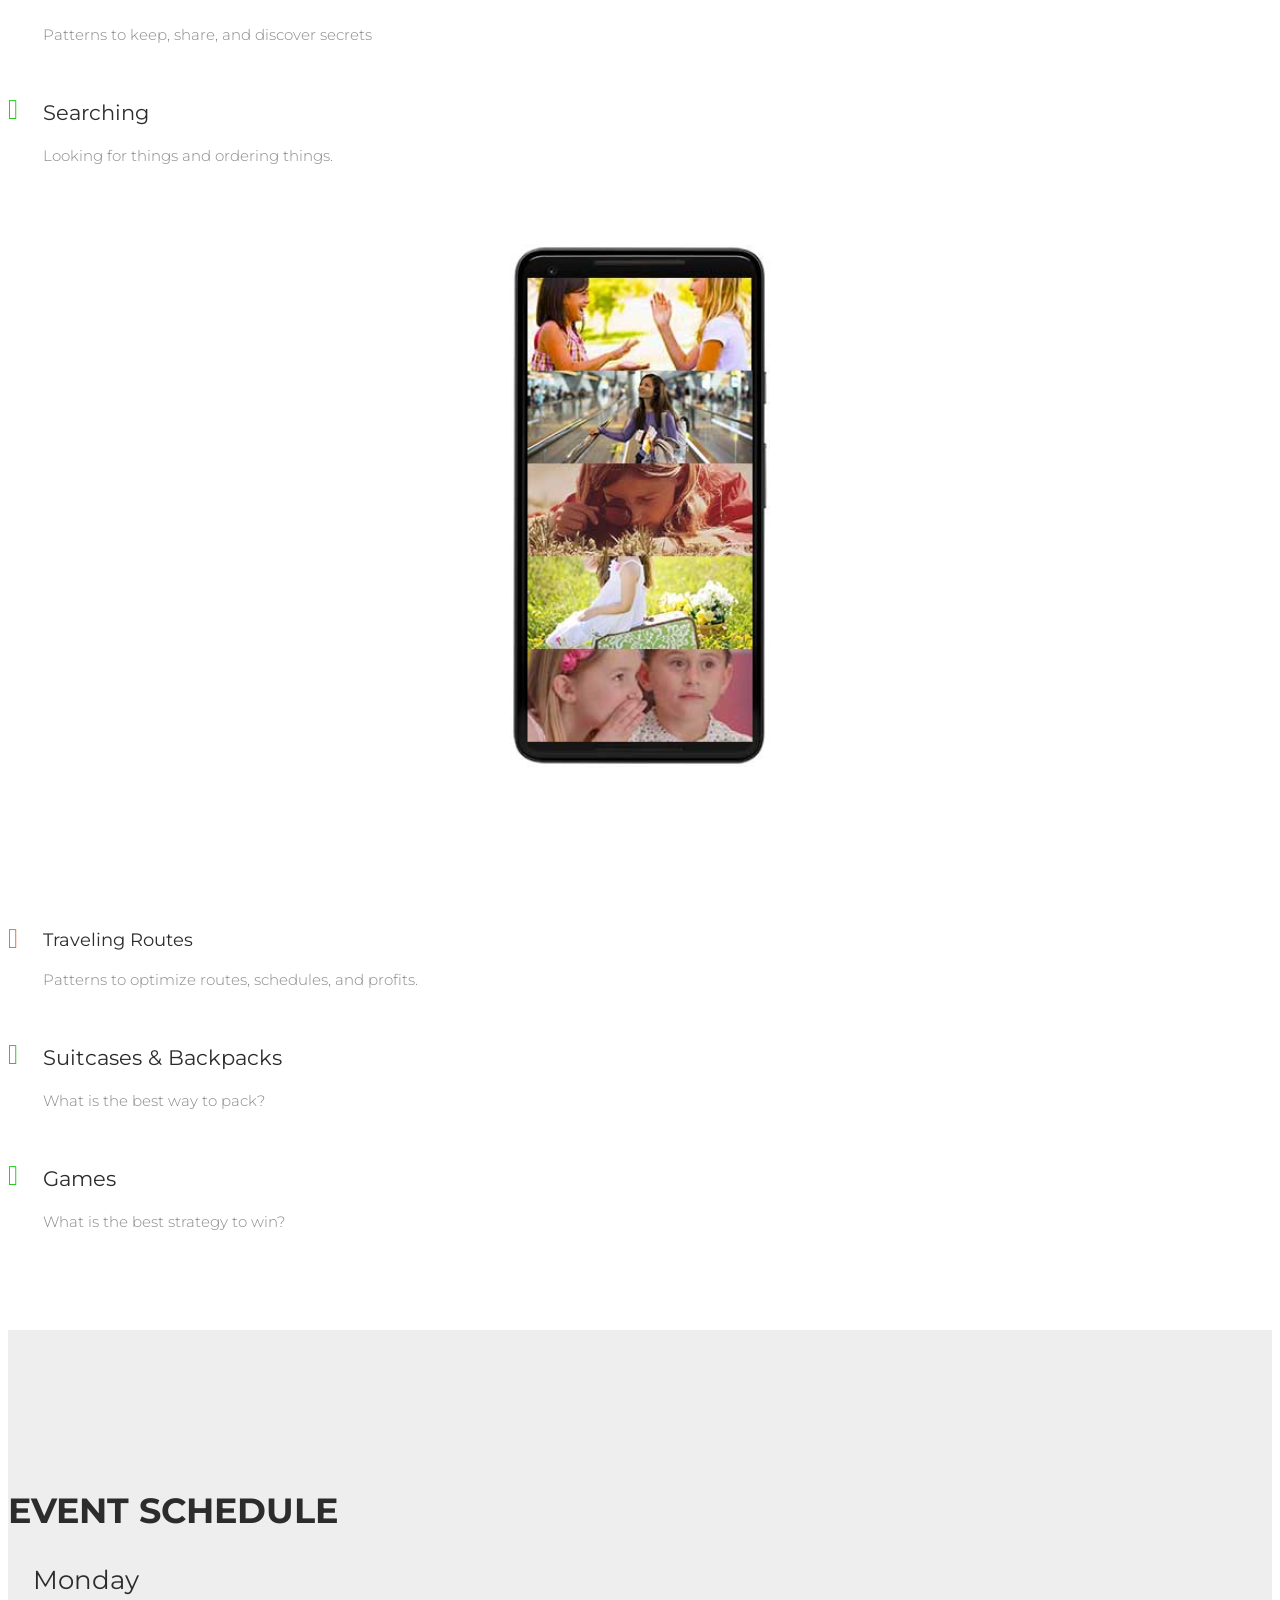
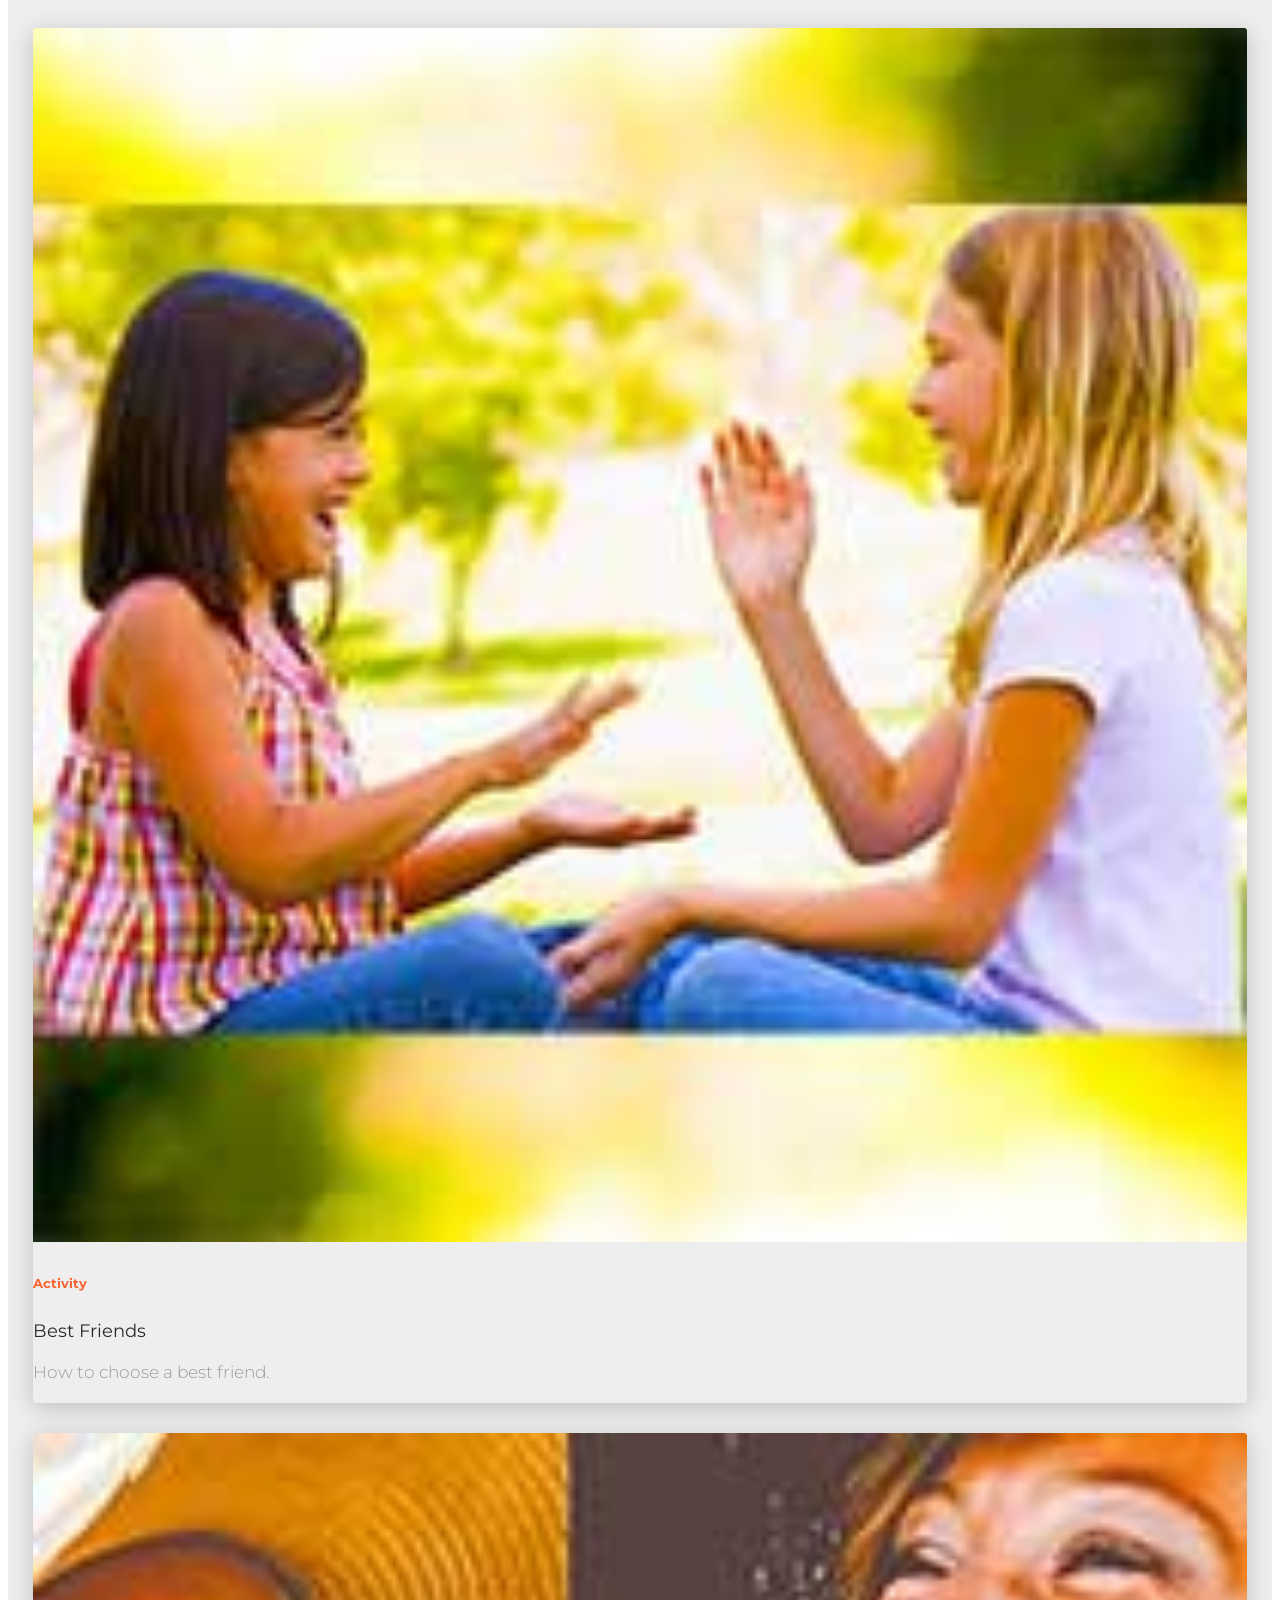
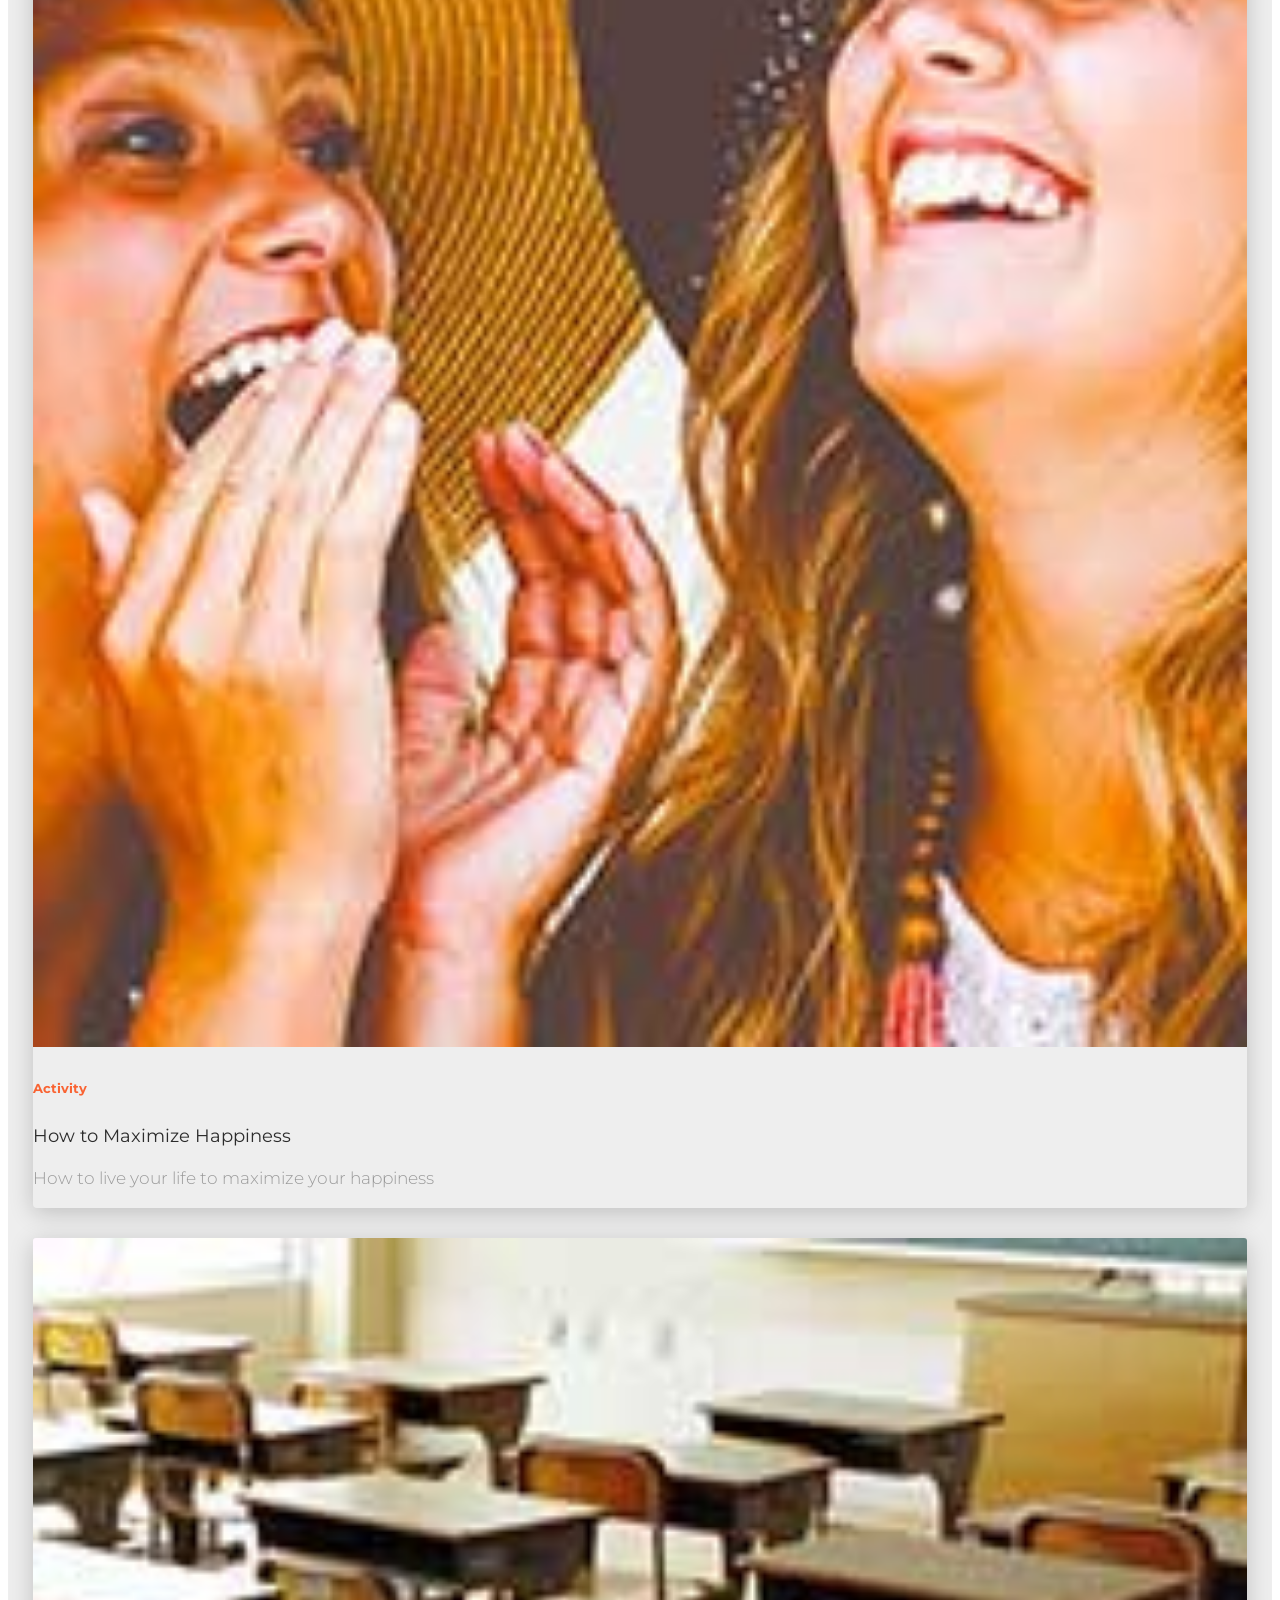
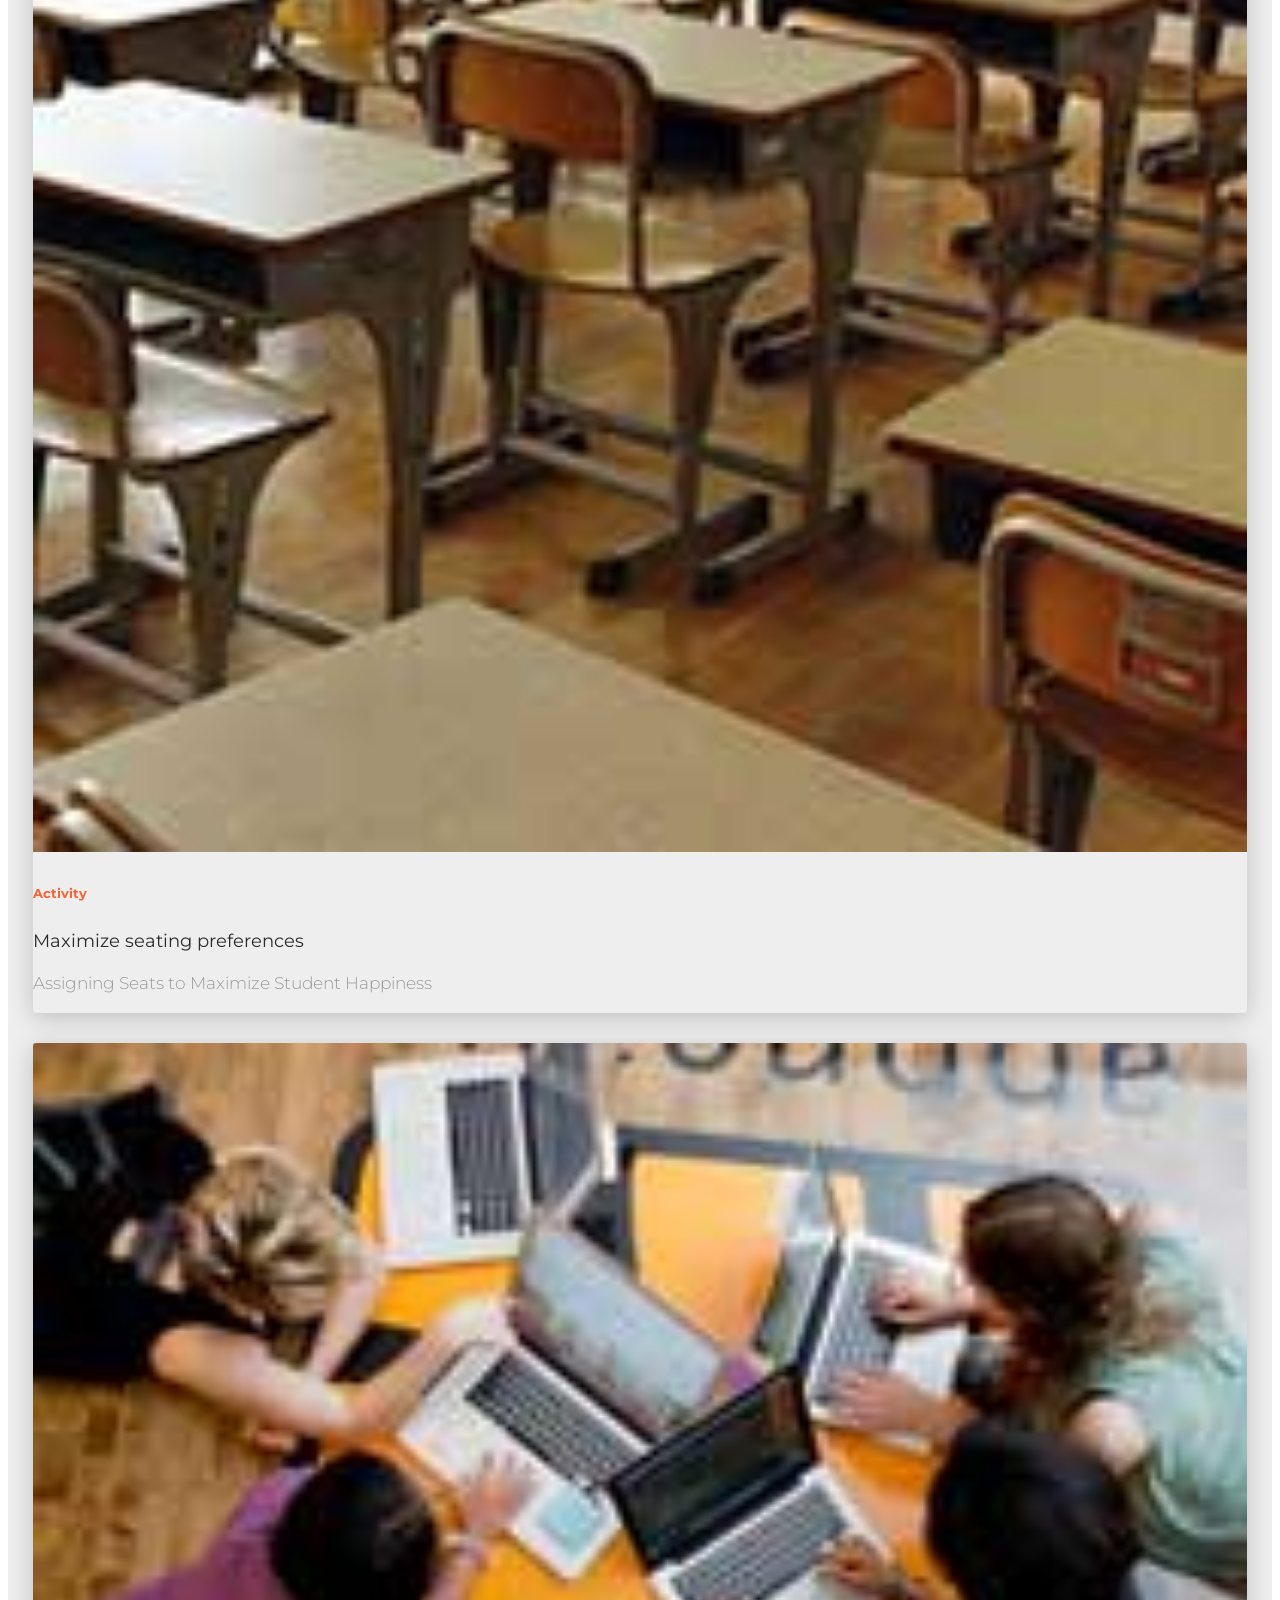
==== commit 23ae44c6: "Remove MIT references" ====
--- a/index.html
+++ b/index.html
@@ -62,7 +62,7 @@
         <div class="container">
             <div class="navbar-translate">
                 <a class="navbar-brand" href="#carouselExampleIndicators" rel="tooltip" title="Home" data-placement="bottom">
-                    <img src="./assets/img/logos/mit_02.png">&nbsp;&nbsp;&nbsp;&nbsp;&nbsp;&nbsp;&nbsp;&nbsp;BEAUTIFUL PATTERNS
+                    <i class="now-ui-icons business_globe"></i>&nbsp;&nbsp;&nbsp;&nbsp;&nbsp;&nbsp;&nbsp;&nbsp;BEAUTIFUL PATTERNS
                 </a>
                 <button class="navbar-toggler" type="button" data-toggle="collapse" data-target="#navigation" aria-controls="navigation-index" aria-expanded="false" aria-label="Toggle navigation">
                     <span class="navbar-toggler-bar bar1"></span>
@@ -200,7 +200,7 @@
                                                 <div class="info-table-cell"><a href="https://docs.google.com/presentation/d/1W1v45XFhRAs6MxB_tgGV6dl9Vcjvyashf_ATCGHjplA/edit?usp=sharing" class="text-light"><i class="fa fa-slideshare" aria-hidden="true"></i> slides</a>, <a href="https://youtu.be/jjonlnOEtwI" class="text-light"><i class="fa fa-video-camera" aria-hidden="true"></i> video</a></div>
 
                                                 <div class="info-table-cell info-strong"><i class="fa fa-envelope" aria-hidden="true"></i> Contact:</div>
-                                                <div class="info-table-cell"><a href="mailto:chicas@mit.edu?Subject=Beautiful%20Patterns" class="text-light">chicas@mit.edu</a></div>
+                                                <div class="info-table-cell"><a href="mailto:preguntas@patronas.org?Subject=Beautiful%20Patterns" class="text-light">preguntas@patronas.org</a></div>
                                                 <div class="info-table-cell info-strong"><i class="fa fa-map-marker" aria-hidden="true"></i> 2019 Cities </div>
                                                 <div class="info-table-cell"><a href="https://drive.google.com/open?id=17nnDpsFoshf0qTXg_EX5lSMenm-V9zWA&usp=sharing" class="text-light">view map</a></div>
 
@@ -358,7 +358,7 @@
                             <div class="row">
                                 <div class="col-md-8 ml-auto mr-auto">
                                     <h1 class="title">ABOUT US</h1>
-                                    <h4 class="description text-white">Meet the MIT team</h4>
+                                    <h4 class="description text-white">Meet the team</h4>
                                 </div>
                             </div>
 
@@ -384,7 +384,7 @@
                             <div class="row">
                                 <div class="col-md-8 ml-auto mr-auto">
                                     <h1 class="title">STORIES</h1>
-                                    <h4 class="description text-white">Inspiring stories from our MIT instructors</h4>
+                                    <h4 class="description text-white">Inspiring stories from our instructors</h4>
                                 </div>
                             </div>
 
@@ -418,7 +418,7 @@
                                 <div class="col-md-8 ml-auto mr-auto text-center">
 
                                     <div class="btn-group">
-                                        <a href="mailto:chicas@mit.edu?Subject=Beautiful%20Patterns" class="btn btn-info btn-round btn-lg">chicas@mit.edu</a>
+                                        <a href="mailto:preguntas@patronas.org?Subject=Beautiful%20Patterns" class="btn btn-info btn-round btn-lg">preguntas@patronas.org</a>
                                     </div> 
 
                                 </div>
@@ -471,7 +471,7 @@
                     <div class="row">
                         <div class="col-md-8 ml-auto mr-auto">
                             <h2 class="title"><i class="fa fa-info-circle" aria-hidden="true"></i> DESIGN PATTERNS</h2>
-                            <h4>Computational thinking is a necessary fundamental skill for everyone. It's as important as reading, writing, and arithmetic. The need is evidenced by MIT's recent report on computational thinking. <br> Join us in a journey to the fun world of computation!</h4>
+                            <h4>Computational thinking is a necessary fundamental skill for everyone. It's as important as reading, writing, and arithmetic. The need is reflected in research on computational thinking. <br> Join us in a journey to the fun world of computation!</h4>
                         </div>
                     </div>
                     <div class="row">
@@ -1312,10 +1312,6 @@
             <div class="container">
               <nav>
                   <ul>
-                      <li>
-                          <a href="http://geospatial.mit.edu"> MIT GDC
-                          </a>
-                      </li>
                       <li>
                           <a href="#team">
                               About Us
@@ -1334,9 +1330,7 @@
                   </ul>
               </nav>
                 <div class="copyright">
-                    <a href="http://www.mit.edu">
-                        <img src="assets/img/logos/mit2.png">
-                    </a>
+                    <i class="now-ui-icons business_globe"></i>
                 </div>
             </div>
         </footer>
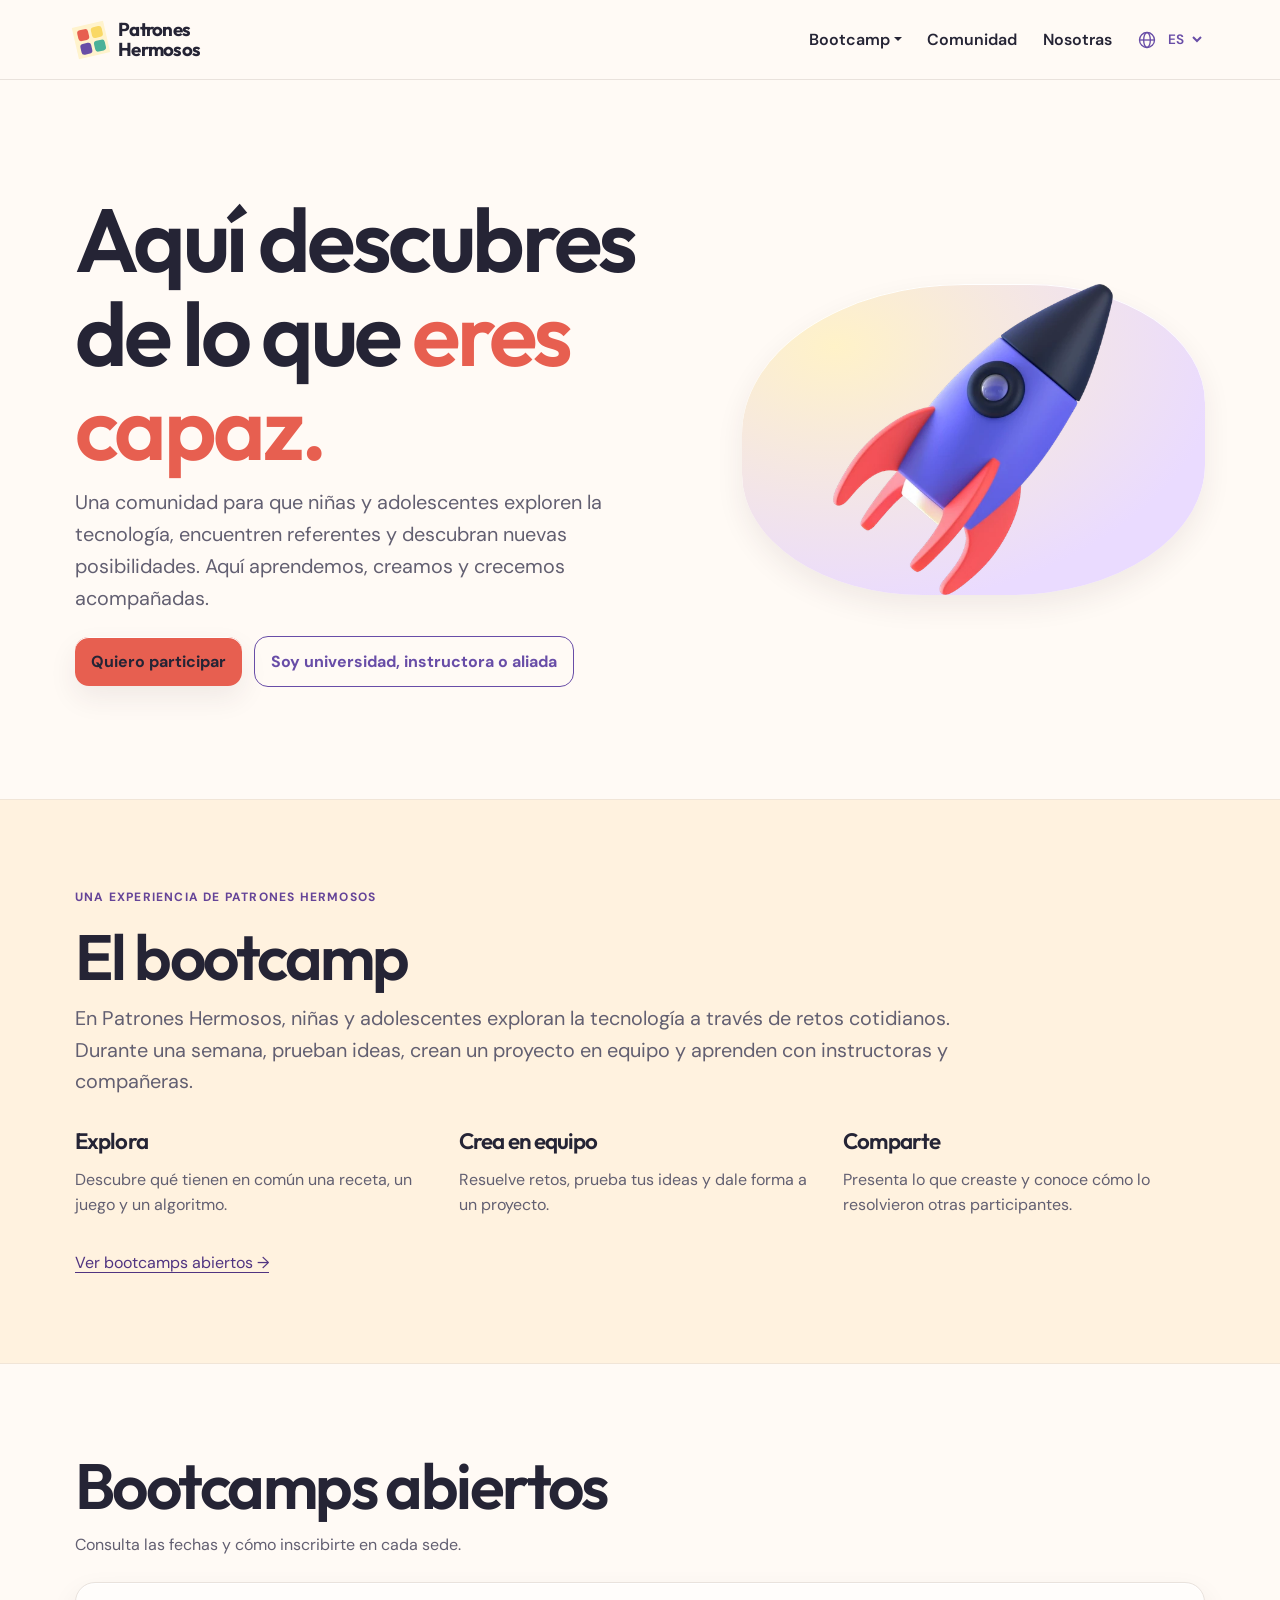
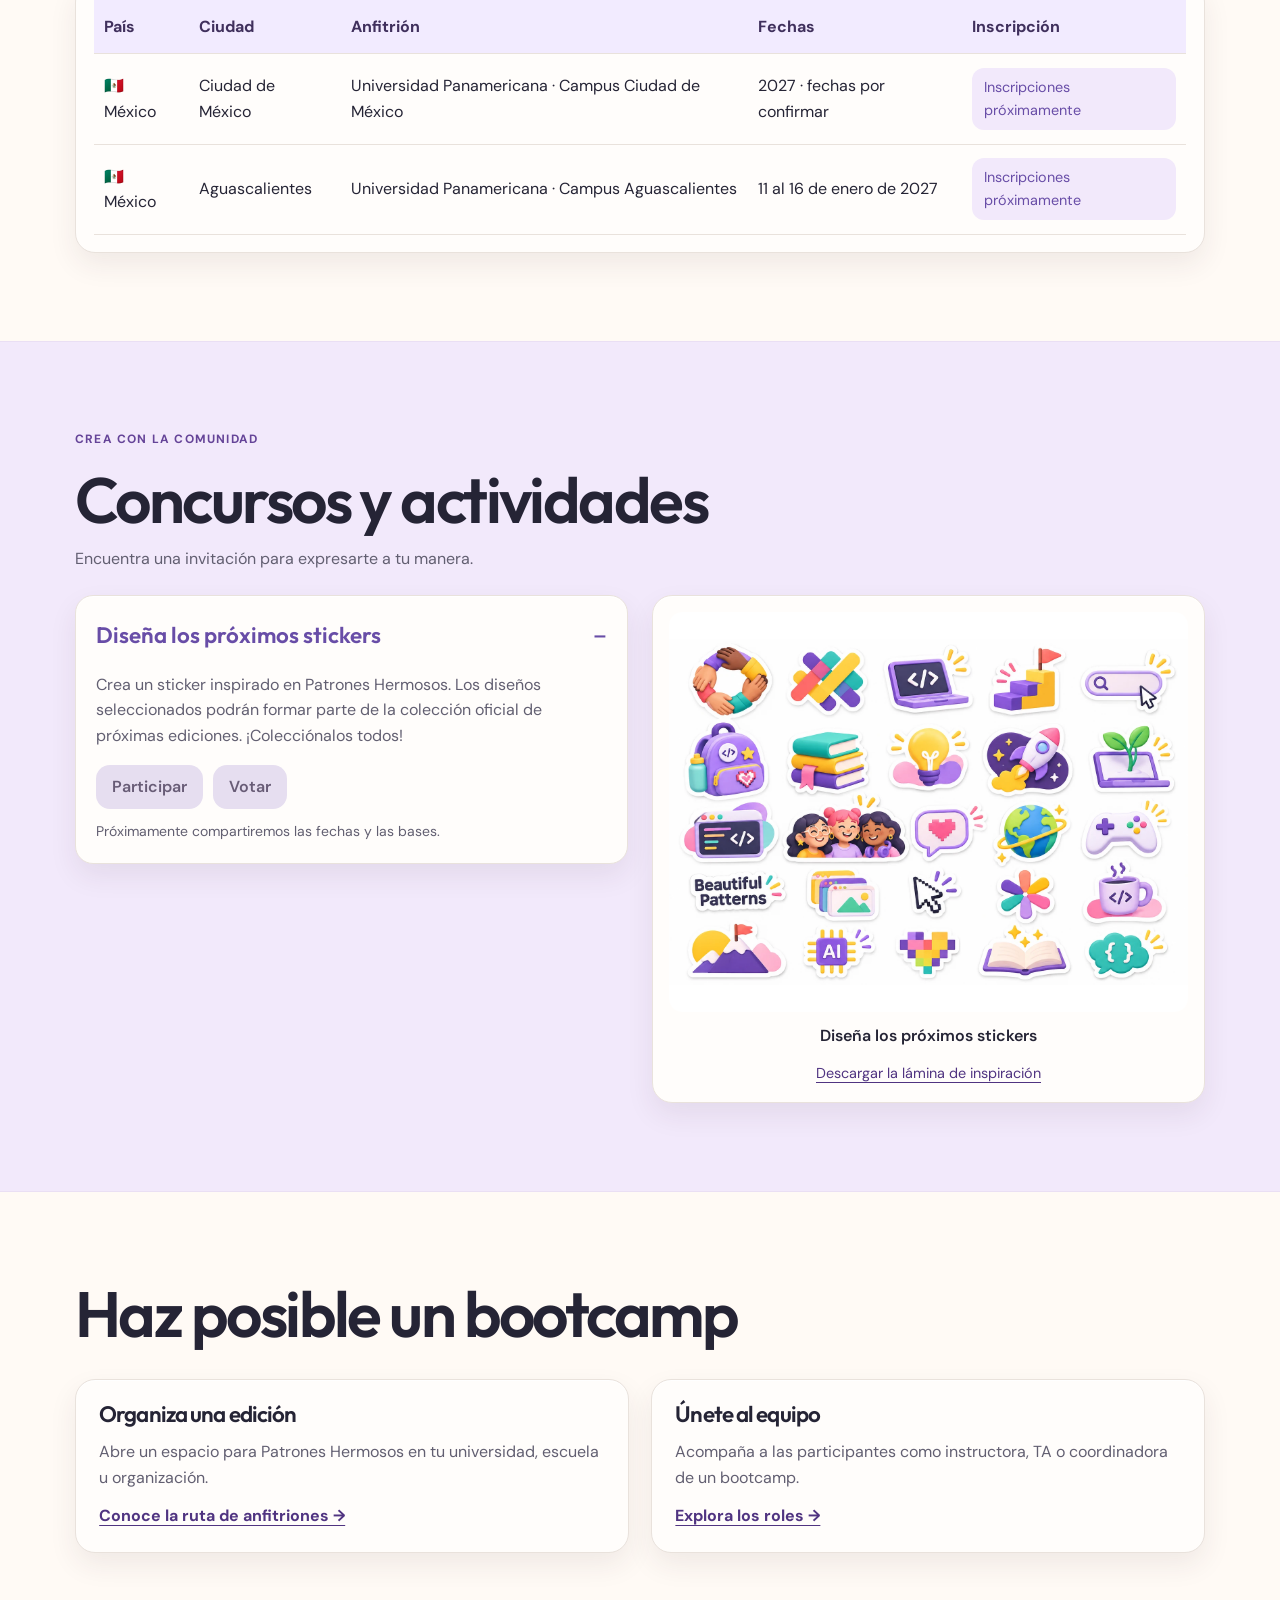
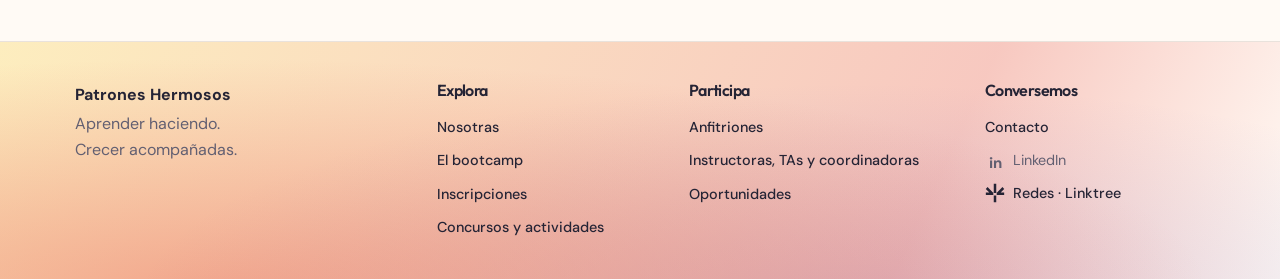
==== commit 66547e68: "Nuevo sitio de Patrones Hermosos - Reemplaza el sitio anterior por la versión nueva de Caro (index, " ====
--- a/index.html
+++ b/index.html
@@ -1,1375 +1,11 @@
-<!DOCTYPE html>
-<html lang="en">
-
-<head>
-    <meta charset="utf-8" />
-    <link rel="apple-touch-icon" sizes="76x76" href="./assets/img/apple-icon.png">
-    <meta http-equiv="X-UA-Compatible" content="IE=edge,chrome=1" />
-    <title>Beautiful Patterns</title>
-    <meta content='width=device-width, initial-scale=1.0, maximum-scale=1.0, user-scalable=0, shrink-to-fit=no' name='viewport' />
-
-    <!-- Favicon -->
-    <link rel="shortcut icon" href="favicon.ico">
-
-    <!--     Fonts and icons     -->
-    <link href="https://fonts.googleapis.com/css?family=Montserrat:400,700,200" rel="stylesheet" />
-    <link rel="stylesheet" href="https://maxcdn.bootstrapcdn.com/font-awesome/latest/css/font-awesome.min.css" />
-    <!-- CSS Files -->
-    <link href="./assets/css/bootstrap.min.css" rel="stylesheet" />
-    <link href="./assets/css/now-ui-kit.css?v=1.2.0" rel="stylesheet" />
-    <!-- CSS Just for demo purpose, don't include it in your project -->
-    <link href="./assets/css/demo.css" rel="stylesheet" />
-    <link rel="stylesheet" href="https://cdnjs.cloudflare.com/ajax/libs/fancybox/3.1.20/jquery.fancybox.min.css" />
-
-
-    <style>
-    .video-thumbnail {
-      position: relative;
-      margin: 0;
-      padding: 0;  
-    }
-
-    .video-thumbnail:before {
-      position: absolute;
-      top: 50%;
-      left: 50%;
-      transform: translate(-50%, -50%);
-      -webkit-transform: translate(-50%, -50%);
-      content: "\f01d";
-      font-family: FontAwesome;
-      font-size: 100px;
-      color: #fff;
-      opacity: .8;
-      text-shadow: 0px 0px 30px rgba(0, 0, 0, 0.5);
-    }
-
-    .video-thumbnail:hover:before {
-      color: #eee;
-    }
-
-    .card-img-top {
-        width: 100%;
-    }    
-    </style>
-        
-
-</head>
-
-<body class="ecommerce-page">
-
-    <!-- Navbar -->
-    <nav class="navbar navbar-expand-lg bg-white fixed-top navbar-transparent" color-on-scroll="500">
-        <div class="container">
-            <div class="navbar-translate">
-                <a class="navbar-brand" href="#carouselExampleIndicators" rel="tooltip" title="Home" data-placement="bottom">
-                    <i class="now-ui-icons business_globe"></i>&nbsp;&nbsp;&nbsp;&nbsp;&nbsp;&nbsp;&nbsp;&nbsp;BEAUTIFUL PATTERNS
-                </a>
-                <button class="navbar-toggler" type="button" data-toggle="collapse" data-target="#navigation" aria-controls="navigation-index" aria-expanded="false" aria-label="Toggle navigation">
-                    <span class="navbar-toggler-bar bar1"></span>
-                    <span class="navbar-toggler-bar bar2"></span>
-                    <span class="navbar-toggler-bar bar3"></span>
-                </button>
-            </div>
-            <div class="collapse navbar-collapse" data-nav-image="./assets/img/blurred-image-1.jpg" data-color="orange">
-                <ul class="navbar-nav ml-auto">
-
-                  <li class="nav-item">
-                    <a class="nav-link" href="#designPatterns">
-                      <i class="now-ui-icons education_paper"></i>
-                      <p>Description</p>
-                    </a>
-                  </li>
-                  <li class="nav-item">
-                    <a class="nav-link" href="#videos">
-                      <i class="now-ui-icons media-1_button-play"></i>
-                      <p>Videos</p>
-                    </a>
-                  </li>
-                  <li class="nav-item">
-                    <a class="nav-link" href="#themes">
-                      <i class="now-ui-icons education_hat"></i>
-                      <p>Content</p>
-                    </a>
-                  </li>
-
-                  <li class="nav-item">
-                    <a class="nav-link" href="#stories">
-                      <i class="now-ui-icons ui-1_calendar-60"></i>
-                      <p>Stories</p>
-                    </a>
-                  </li>
-
-                  <li class="nav-item">
-                    <a class="nav-link" href="#team">
-                      <i class="now-ui-icons users_single-02"></i>
-                      <p>Team</p>
-                    </a>
-                  </li>
-                </ul>
-            </div>
-        </div>
-    </nav>   
-    <!-- End Navbar -->
-
-
-    <div class="wrapper">
-
-        <!-- Start Carousel -->
-        <div id="carouselExampleIndicators" class="carousel slide">
-            <ol class="carousel-indicators">
-                <li data-target="#carouselExampleIndicators" data-slide-to="0" class="active"></li>
-                <li data-target="#carouselExampleIndicators" data-slide-to="1" class=""></li>
-                <li data-target="#carouselExampleIndicators" data-slide-to="2" class=""></li>
-                <li data-target="#carouselExampleIndicators" data-slide-to="3" class=""></li>
-                <li data-target="#carouselExampleIndicators" data-slide-to="4" class=""></li>
-                <li data-target="#carouselExampleIndicators" data-slide-to="5" class=""></li>
-                <li data-target="#carouselExampleIndicators" data-slide-to="6" class=""></li>
-            </ol>
-
-            <div class="carousel-inner" role="listbox">
-
-                <div class="carousel-item active">
-                    <div class="page-header header-filter">
-                        <div class="page-header-image" style="background-image: url('assets/img/students/00.jpg');"></div>
-                        <div class="content-center">
-
-                            <div class="row">
-                                <div class="col-md-8 ml-auto mr-auto text-center">
-                                    <h1 class="title">Beautiful Patterns</h1>
-
-
-
-
-                                    <style>
-
-                                        /* Tables
-                                        ================================== */
-                                        .info-table {
-                                          display: flex;
-                                          flex-wrap: wrap;
-                                        }
-                                        .info-table-cell {
-                                          box-sizing: border-box;
-                                          flex-grow: 1;
-                                          width: 100%;
-                                          padding: 0.25em 0.25em;
-                                          overflow: hidden;
-                                          list-style: none;
-                                          border: solid 3px rgba(255, 255, 255, 0.1);
-                                          background: rgba(249,99,50, 0.8);
-
-                                          font-size: 1.5rem;
-                                          font-family: inherit;
-                                          font-weight: 500;
-                                          line-height: 1.2;
-                                          color: inherit;
-                                          margin-top: 0;
-                                          margin-bottom: 0;
-                                          text-align: left;
-                                        }
-
-                                        /* Table column sizing
-                                        ================================== */
-                                        .info-table-column > .info-table-cell {
-                                          width: 50%;
-                                        }
-
-                                        /* formatting */
-                                        .info-strong {
-                                            font-weight: bolder;
-                                        }
-                                        .info-link {
-                                            color: white;
-                                        }
-                                        
-                                    </style>
-
-                                    <a data-fancybox="gallery" href="https://www.youtube.com/embed/ctd6Srk7Yac" class="text-light">
-                                      <h3><i class="fa fa-video-camera" aria-hidden="true"></i> Overview Video</h3>
-                                    </a>   
-
-                                    <!--
-                                        <div class="card bg-transparent mp-0" style="width: 35rem;">
-
-                                            <div class="info-table info-table-column">
-
-                                                <div class="info-table-cell info-strong"><i class="fa fa-calendar" aria-hidden="true"></i>NEXT Meeting</div>
-                                                <div class="info-table-cell"> April 5 (7-9pm EST) in 4-149</div>
-
-                                                <div class="info-table-cell info-strong"><i class="fa fa-info-circle" aria-hidden="true"></i> Info:</div>
-                                                <div class="info-table-cell"><a href="https://docs.google.com/presentation/d/1W1v45XFhRAs6MxB_tgGV6dl9Vcjvyashf_ATCGHjplA/edit?usp=sharing" class="text-light"><i class="fa fa-slideshare" aria-hidden="true"></i> slides</a>, <a href="https://youtu.be/jjonlnOEtwI" class="text-light"><i class="fa fa-video-camera" aria-hidden="true"></i> video</a></div>
-
-                                                <div class="info-table-cell info-strong"><i class="fa fa-envelope" aria-hidden="true"></i> Contact:</div>
-                                                <div class="info-table-cell"><a href="mailto:preguntas@patronas.org?Subject=Beautiful%20Patterns" class="text-light">preguntas@patronas.org</a></div>
-                                                <div class="info-table-cell info-strong"><i class="fa fa-map-marker" aria-hidden="true"></i> 2019 Cities </div>
-                                                <div class="info-table-cell"><a href="https://drive.google.com/open?id=17nnDpsFoshf0qTXg_EX5lSMenm-V9zWA&usp=sharing" class="text-light">view map</a></div>
-
-                                            </div>
-
-                                        </div>
-                                    -->
-
-                                    
-
-
-
-                                </div>
-                            </div>
-                            <div class="row">
-                                <div class="col-md-8 ml-auto mr-auto text-center">
-
-                                    <div class="btn-group">
-                                        <a href="#designPatterns" class="btn btn-info btn-round btn-sm">About</a>
-                                    </div> 
-                                    <div class="btn-group">
-                                        <a href="#videos" class="btn btn-info btn-round btn-sm">Videos</a>
-                                    </div> 
-                                    <div class="btn-group">
-                                        <a href="#themes" class="btn btn-info btn-round btn-sm">Content</a>
-                                    </div>
-
-                                </div>
-                            </div>
-
-
-                        </div>
-                    </div>
-                </div>
-
-                <div class="carousel-item">
-                    <div class="page-header header-filter">
-                        <div class="page-header-image" style="background-image: url('assets/img/workshop/video.jpg');"></div>
-                        <div class="content-center text-center">
-
-
-                            <div class="row">
-                                <div class="col-md-8 ml-auto mr-auto text-center">
-                                    <h1 class="title">VIDEOS</h1>
-                                    <h4 class="description text-white">Students activities, listen to the teaching staff</h4>
-                                </div>
-                            </div>
-
-
-                            <div class="row">
-                                <div class="col-md-5 ml-auto mr-auto">  
-                                    <div class="card card-blog" data-background-color="black">    
-                                        <a data-fancybox="gallery" href="https://www.youtube.com/embed/ctd6Srk7Yac">      
-                                            <div class="video-thumbnail">        
-                                                <img class="card-img-top" src="./assets/img/video/course_320.jpg" alt="poster">      
-                                            </div>    
-                                        </a>    
-                                        <div class="card-body">
-                                            <h4 class="card-title">Course Overview</h4>
-                                        </div>  
-                                    </div>
-                                </div>
-
-                                <div class="col-md-5 ml-auto mr-auto">  
-                                    <div class="card card-blog" data-background-color="black">    
-                                        <a data-fancybox="gallery" href="https://www.youtube.com/embed/Gi5vPx8Uyhs">      
-                                            <div class="video-thumbnail">        
-                                                <img class="card-img-top" src="./assets/img/video/classroom_320.jpg" alt="poster">      
-                                            </div>    
-                                        </a>    
-                                        <div class="card-body">
-                                            <h4 class="card-title">Classrom Overview</h4>
-                                        </div>  
-                                    </div>
-                                </div>
-
-                            </div>
-
-
-                            <div class="row">
-                                <div class="col-md-8 ml-auto mr-auto text-center">
-
-                                    <div class="btn-group">
-                                        <a href="#videos" class="btn btn-info btn-round btn-lg">More Videos</a>
-                                    </div> 
-
-                                </div>
-                            </div>
-
-                        </div>
-                    </div>
-                </div>
-
-                <div class="carousel-item">
-                    <div class="page-header header-filter">
-                        <div class="page-header-image" style="background-image: url('assets/img/students/02.jpg');"></div>
-                        <div class="content-center text-center">
-
-                            <div class="row">
-                                <div class="col-md-8 ml-auto mr-auto text-center">
-                                    <h1 class="title">EVENT AGENDA & THEMES</h1>
-                                    <h4 class="description text-white">View the workshop agenda</h4>
-                                </div>
-                            </div>
-
-                            <div class="row">
-                                <div class="col-md-8 ml-auto mr-auto text-center">
-
-                                    <div class="btn-group">
-                                        <a href="#themes" class="btn btn-info btn-round btn-lg">Agenda & Themes</a>
-                                    </div> 
-
-                                </div>
-                            </div>
-
-
-
-                        </div>
-                    </div>
-                </div>
-
-
-                <div class="carousel-item">
-                    <div class="page-header header-filter">
-                        <div class="page-header-image" style="background-image: url('assets/img/students/03.jpg');"></div>
-                        <div class="content-center text-center">
-                            <div class="row">
-                                <div class="col-md-8 ml-auto mr-auto">
-                                    <h1 class="title">DATES & SCHEDULE</h1>
-                                    <h4 class="description text-white">Beautiful Patterns Bootcamp is one week</h4>
-                                </div>
-                            </div>
-
-                            <div class="row">
-                                <div class="col-md-8 ml-auto mr-auto text-center">
-
-                                    <div class="btn-group">
-                                        <a href="#schedule" class="btn btn-info btn-round btn-lg">Dates & Schedule</a>
-                                    </div> 
-
-                                </div>
-                            </div>
-
-
-
-                        </div>
-                    </div>
-                </div>
-
-
-                <div class="carousel-item">
-                    <div class="page-header header-filter">
-                        <div class="page-header-image" style="background-image: url('assets/img/students/04.jpg');"></div>
-                        <div class="content-center text-center">
-                            <div class="row">
-                                <div class="col-md-8 ml-auto mr-auto">
-                                    <h1 class="title">ABOUT US</h1>
-                                    <h4 class="description text-white">Meet the team</h4>
-                                </div>
-                            </div>
-
-                            <div class="row">
-                                <div class="col-md-8 ml-auto mr-auto text-center">
-
-                                    <div class="btn-group">
-                                        <a href="#team" class="btn btn-info btn-round btn-lg">Meet the Team</a>
-                                    </div> 
-
-                                </div>
-                            </div>
-
-
-                        </div>
-                    </div>
-                </div>
-
-                <div class="carousel-item">
-                    <div class="page-header header-filter">
-                        <div class="page-header-image" style="background-image: url('assets/img/students/05.jpg');"></div>
-                        <div class="content-center text-center">
-                            <div class="row">
-                                <div class="col-md-8 ml-auto mr-auto">
-                                    <h1 class="title">STORIES</h1>
-                                    <h4 class="description text-white">Inspiring stories from our instructors</h4>
-                                </div>
-                            </div>
-
-                            <div class="row">
-                                <div class="col-md-8 ml-auto mr-auto text-center">
-
-                                    <div class="btn-group">
-                                        <a href="#acknowledgements" class="btn btn-info btn-round btn-lg">Watch Videos</a>
-                                    </div> 
-
-                                </div>
-                            </div>
-
-
-                        </div>
-                    </div>
-                </div>
-
-                <div class="carousel-item">
-                    <div class="page-header header-filter">
-                        <div class="page-header-image" style="background-image: url('assets/img/students/01.jpg');"></div>
-                        <div class="content-center text-center">
-                            <div class="row">
-                                <div class="col-md-8 ml-auto mr-auto">
-                                    <h1 class="title">Contact Us</h1>
-                                    <h4 class="description text-white">Contact Information</h4>
-                                </div>
-                            </div>
-
-                            <div class="row">
-                                <div class="col-md-8 ml-auto mr-auto text-center">
-
-                                    <div class="btn-group">
-                                        <a href="mailto:preguntas@patronas.org?Subject=Beautiful%20Patterns" class="btn btn-info btn-round btn-lg">preguntas@patronas.org</a>
-                                    </div> 
-
-                                </div>
-                            </div>
-
-
-                        </div>
-                    </div>
-                </div>                                
-
-
-            </div>
-            <a class="carousel-control-prev" href="#carouselExampleIndicators" role="button" data-slide="prev">
-                <i class="now-ui-icons arrows-1_minimal-left"></i>
-            </a>
-            <a class="carousel-control-next" href="#carouselExampleIndicators" role="button" data-slide="next">
-                <i class="now-ui-icons arrows-1_minimal-right"></i>
-            </a>
-        </div>
-        <!-- End Carousel -->
-
-
-        <div class="main">
-
-            <div class="features-1" id="faq" data-background-color="gray">
-                <div class="container-fluid" >
-
-
-                        <div class="col-md-10 mr-auto ml-auto  text-left">
-
-                            <style>.faq{margin-top:-30px;}</style>
-                            <h2 class="title"><i class="fa fa-info-circle" aria-hidden="true"></i> Next Bootcamps</h2>
-
-                            <h3>México</h3>
-                            <p class="faq">Universidad Panamericana, campus Aguascalientes</p> 
-                            <br>
-                            <p class="faq">Universidad Panamericana, campus Ciudad de México</p>
-                            <a href="https://forms.gle/7JYBdasUt3kz5dDS7" target="_blank">¡CDMX, regístrate aquí!</a>
-
-                        </div>
-                </div>
-            </div>
-
-
-
-
-           <!--     *********     FEATURES 1      *********      -->
-            <div class="features-1" id="designPatterns">
-                <div class="container">
-                    <div class="row">
-                        <div class="col-md-8 ml-auto mr-auto">
-                            <h2 class="title"><i class="fa fa-info-circle" aria-hidden="true"></i> DESIGN PATTERNS</h2>
-                            <h4>Computational thinking is a necessary fundamental skill for everyone. It's as important as reading, writing, and arithmetic. The need is reflected in research on computational thinking. <br> Join us in a journey to the fun world of computation!</h4>
-                        </div>
-                    </div>
-                    <div class="row">
-                        <div class="col-md-4">
-                            <div class="info info-hover">
-                                <div class="icon icon-primary">
-                                    <i class="now-ui-icons shopping_basket"></i>
-                                </div>
-                                <h4 class="info-title">Cooking</h4>
-                                <p class="description">Have you ever considered cooking as a series of patterns? That when a cook follows a recipe he/she is folowing an algorithm?</p>
-                            </div>
-                        </div>
-                        <div class="col-md-4">
-                            <div class="info info-hover">
-                                <div class="icon icon-success">
-                                    <i class="now-ui-icons files_box"></i>
-                                </div>
-                                <h4 class="info-title">Packing</h4>
-                                <p class="description">Have you ever considered that packing a suitcase is an optimization problem? To pack we must decide between weight, size, and volume.</p>
-                            </div>
-                        </div>
-                        <div class="col-md-4">
-                            <div class="info info-hover">
-                                <div class="icon icon-warning">
-                                    <i class="now-ui-icons business_money-coins"></i>
-                                </div>
-                                <h4 class="info-title">Currencies</h4>
-                                <p class="description">Have you ever considered that finding a coin is a search pattern? To find a coin you must first identify the type of coin, the size, and the color. Each question establishing a different search parameter.</p>
-                            </div>
-                        </div>
-                    </div>
-                </div>
-            </div>
-            <!--     *********    END FEATURES 1      *********      -->
-
-
-            <!--     *********     FEATURES 2      *********      -->
-            <div class="features-1" id="videos" data-background-color="black">
-                <div class="container-fluid" >
-
-
-                    <div class="row">
-                        <div class="col-md-8 mr-auto ml-auto">
-                            <h2 class="title"><i class="fa fa-video-camera" aria-hidden="true"></i> Videos</h2>
-                        </div>
-                    </div>
-
-
-                    <!-- Videos of course/classroom overview  -->
-                    <div class="row">
-                        <div class="col-md-8 mr-auto ml-auto">
-                            <h3 class="description">Course & Classroom Overview</h3>
-                        </div>
-                    </div>
-                    <div class="row">
-                        <div class="col-md-5 ml-auto mr-auto text-right">
-                            <a data-fancybox="gallery" href="https://www.youtube.com/embed/ctd6Srk7Yac">
-                              <div class="video-thumbnail">
-                                <img class="card-img-top" src="https://i.ytimg.com/vi/ctd6Srk7Yac/hqdefault.jpg" alt="poster" >
-                              </div>
-                            </a>
-                        </div>
-                        <div class="col-md-5 ml-auto mr-auto text-right">
-                            <a data-fancybox="gallery" href="https://www.youtube.com/embed/Gi5vPx8Uyhs">
-                              <div class="video-thumbnail">
-                                <img class="card-img-top" src="https://i.ytimg.com/vi/Gi5vPx8Uyhs/hqdefault.jpg" alt="poster" >
-                              </div>
-                            </a>
-                        </div>
-                    </div>
-
-
-                    <!-- Videos form the teaching staff  
-                    <div class="row" style="margin-top: 50px">
-                        <div class="col-md-8 mr-auto ml-auto">
-                            <h3 class="description">Teaching Staff</h3>
-                        </div>
-                    </div>
-                    <div id="tas"></div> -->
-
-                    <!-- Videos form the class activities  
-                    <div class="row">
-                        <div class="col-md-8 mr-auto ml-auto">
-                            <h3 class="description">Activities Snippets</h3>
-                        </div>
-                    </div>
-                    <div id="promo"></div> -->
-
-                    <!-- Videos of girls singing and beats  -->
-                    <div class="row" style="margin-top: 50px">
-                        <div class="col-md-8 mr-auto ml-auto">
-                            <h3 class="description">Having Fun - Beats & Singing</h3>
-                        </div>
-                    </div>
-                    <div class="row">
-                        <div class="col-md-5 ml-auto mr-auto text-right">
-                            <a data-fancybox="gallery" href="https://www.youtube.com/embed/anWn77X-E3Y">
-                              <div class="video-thumbnail">
-                                <img class="card-img-top" src="https://i.ytimg.com/vi/anWn77X-E3Y/hqdefault.jpg" alt="poster" >
-                              </div>
-                            </a>
-                        </div>
-                        <div class="col-md-5 ml-auto mr-auto text-right">
-                            <a data-fancybox="gallery" href="https://www.youtube.com/embed/MsA44xz0UPE">
-                              <div class="video-thumbnail">
-                                <img class="card-img-top" src="https://i.ytimg.com/vi/MsA44xz0UPE/hqdefault.jpg" alt="poster" >
-                              </div>
-                            </a>
-                        </div>
-                    </div>
-
-
-                </div>
-            </div>
-            <!--     *********    END FEATURES 2      *********      -->
-
-
-            <!--     *********     FEATURES 6      *********      -->
-            <div class="features-6" id="themes">
-                <div class="container">
-                    <div class="row">
-                        <div class="col-md-8 ml-auto mr-auto text-center">
-                            <h2 class="title"><i class="fa fa-slideshare" aria-hidden="true"></i> THEMES</h2>
-                            <h4 class="description"><a href="#schedule" class="btn btn-primary btn-round btn-lg">See Full Event Schedule</a></h4>
-                        </div>
-                    </div>
-                    <div class="row">
-                        <div class="col-md-4">
-                            <div class="info info-horizontal">
-                                <div class="icon icon-info">
-                                    <i class="now-ui-icons design-2_html5"></i>
-                                </div>
-                                <div class="description">
-                                    <h5 class="info-title">Maximizing Happiness</h5>
-                                    <p>Patterns to maximize happiness.</p>
-                                </div>
-                            </div>
-                            <div class="info info-horizontal">
-                                <div class="icon icon-danger">
-                                    <i class="now-ui-icons design_palette"></i>
-                                </div>
-                                <div class="description">
-                                    <h4 class="info-title">Secrets</h4>
-                                    <p>Patterns to keep, share, and discover secrets</p>
-                                </div>
-                            </div>
-
-                            <div class="info info-horizontal">
-                                <div class="icon icon-success">
-                                    <i class="now-ui-icons files_single-copy-04"></i>
-                                </div>
-                                <div class="description">
-                                    <h4 class="info-title">Searching</h4>
-                                    <p>Looking for things and ordering things.</p>
-                                </div>
-                            </div>
-
-
-
-                        </div>
-                        <div class="col-md-4">
-                            <div class="phone-container">
-                                <img src="assets/img/schedule/pixel.jpg" />
-                            </div>
-                        </div>
-                        <div class="col-md-4">
-                            <div class="info info-horizontal">
-                                <div class="icon icon-primary">
-                                    <i class="now-ui-icons design-2_ruler-pencil"></i>
-                                </div>
-                                <div class="description">
-                                    <h5 class="info-title">Traveling Routes</h5>
-                                    <p>Patterns to optimize routes, schedules, and profits.</p>
-                                </div>
-                            </div>
-                            <div class="info info-horizontal">
-                                <div class="icon icon-success">
-                                    <i class="now-ui-icons files_single-copy-04"></i>
-                                </div>
-                                <div class="description">
-                                    <h4 class="info-title">Suitcases & Backpacks</h4>
-                                    <p>What is the best way to pack?</p>
-                                </div>
-                            </div>
-
-
-                            <div class="info info-horizontal">
-                                <div class="icon icon-success">
-                                    <i class="now-ui-icons files_single-copy-04"></i>
-                                </div>
-                                <div class="description">
-                                    <h4 class="info-title">Games</h4>
-                                    <p>What is the best strategy to win?</p>
-                                </div>
-                            </div>
-
-
-                        </div>
-                    </div>
-                </div>
-            </div>
-            <!--     *********    END FEATURES 6      *********      -->
-
-
-            <div id="schedule" class="section section-cards" data-background-color="gray">
-                <!--     *********    BLOG CARDS     *********      -->
-                <div class="cards">
-                    <div class="container">
-                        <div class="title">
-                            <h2 class="title"><i class="fa fa-calendar" aria-hidden="true"></i> EVENT SCHEDULE</h2>
-                        </div>
-
-
-                        <div class="row align-items-start" style="margin: 25px;">
-                            <div class="col">
-                                <h3>Monday</h3>
-
-                                <div class="card card-blog">
-                                    <div class="card-image">
-                                        <a href="#">
-                                            <img class="img rounded" src="assets/img/schedule/happy_01.jpg" style="width:100%;height:auto;">
-                                        </a>
-                                    </div>
-                                    <div class="card-body">
-                                        <h6 class="category text-primary">Activity</h6>
-                                        <h5 class="card-title">
-                                            Best Friends
-                                        </h5>
-                                        <p class="card-description">
-                                            How to choose a best friend.
-                                        </p>
-                                    </div>
-                                </div>
-
-
-                                <div class="card card-blog">
-                                    <div class="card-image">
-                                        <a href="#">
-                                            <img class="img rounded" src="assets/img/schedule/happy_02.jpg" style="width:100%;height:auto;">
-                                        </a>
-                                    </div>
-                                    <div class="card-body">
-                                        <h6 class="category text-primary">Activity</h6>
-                                        <h5 class="card-title">
-                                            How to Maximize Happiness
-                                        </h5>
-                                        <p class="card-description">
-                                            How to live your life to maximize your happiness
-                                        </p>
-
-                                    </div>
-                                </div>
-
-
-                                <div class="card card-blog">
-                                    <div class="card-image">
-                                        <a href="#">
-                                            <img class="img rounded" src="assets/img/schedule/happy_03.jpg" style="width:100%;height:auto;">
-                                        </a>
-                                    </div>
-                                    <div class="card-body">
-                                        <h6 class="category text-primary">Activity</h6>
-                                        <h5 class="card-title">
-                                            Maximize seating preferences
-                                        </h5>
-                                        <p class="card-description">
-                                            Assigning Seats to Maximize Student Happiness
-                                        </p>
-                                    </div>
-                                </div>
-
-
-                                <div class="card card-blog">
-                                    <div class="card-image">
-                                        <a href="#">
-                                            <img class="img rounded" src="assets/img/schedule/project.jpg" style="width:100%;height:auto;">
-                                        </a>
-                                    </div>
-                                    <div class="card-body">
-                                        <h6 class="category text-primary">Activity</h6>
-                                        <h5 class="card-title">
-                                            Project
-                                        </h5>
-                                        <p class="card-description">
-                                            Time dedicated to the project
-                                        </p>
-                                    </div>
-                                </div>                                                                                                
-
-                            </div>
-
-
-
-
-
-
-                            <div class="col align-items-center">
-                                <h3>Tuesday</h3>
-
-                                <div class="card card-blog">
-                                    <div class="card-image">
-                                        <a href="#">
-                                            <img class="img rounded" src="assets/img/schedule/secret_02.jpg" style="width:100%;height:auto;">
-                                        </a>
-                                    </div>
-                                    <div class="card-body">
-                                        <h6 class="category text-primary">Activity</h6>
-                                        <h5 class="card-title">
-                                            Keep secrets
-                                        </h5>
-                                        <p class="card-description">
-                                            How do you keep a secret?
-                                        </p>
-                                    </div>
-                                </div>
-
-
-
-                                <div class="card card-blog">
-                                    <div class="card-image">
-                                        <a href="#">
-                                            <img class="img rounded" src="assets/img/schedule/secret_01.jpg" style="width:100%;height:auto;">
-                                        </a>
-                                    </div>
-                                    <div class="card-body">
-                                        <h6 class="category text-primary">Activity</h6>
-                                        <h5 class="card-title">
-                                            Sharing secrets
-                                        </h5>
-                                        <p class="card-description">
-                                            How to share a secret without risk
-                                        </p>
-                                    </div>
-                                </div>
-
-
-
-                                <div class="card card-blog">
-                                    <div class="card-image">
-                                        <a href="#">
-                                            <img class="img rounded" src="assets/img/schedule/secret_03.jpg" style="width:100%;height:auto;">
-                                        </a>
-                                    </div>
-                                    <div class="card-body">
-                                        <h6 class="category text-primary">Activity</h6>
-                                        <h5 class="card-title">
-                                            Discover secrets
-                                        </h5>
-                                        <p class="card-description">
-                                            How to discover secrets
-                                        </p>
-                                    </div>
-                                </div>
-
-
-
-
-                                <div class="card card-blog">
-                                    <div class="card-image">
-                                        <a href="#">
-                                            <img class="img rounded" src="assets/img/schedule/project.jpg" style="width:100%;height:auto;">
-                                        </a>
-                                    </div>
-                                    <div class="card-body">
-                                        <h6 class="category text-primary">Activity</h6>
-                                        <h5 class="card-title">
-                                            Project
-                                        </h5>
-                                        <p class="card-description">
-                                            Time dedicated to the project
-                                        </p>
-                                    </div>
-                                </div>
-
-
-                                                                                               
-
-                            </div>
-
-
-
-
-                            <div class="col align-items-end">
-                                <h3>Wednesday</h3>
-
-                                <div class="card card-blog">
-                                    <div class="card-image">
-                                        <a href="#">
-                                            <img class="img rounded" src="assets/img/schedule/find_01.jpg" style="width:100%;height:auto;">
-                                        </a>
-                                    </div>
-                                    <div class="card-body">
-                                        <h6 class="category text-primary">Activity</h6>
-                                        <h5 class="card-title">
-                                            Find Things
-                                        </h5>
-                                        <p class="card-description">
-                                            Fastest ways to find things
-                                        </p>
-                                    </div>
-                                </div>
-
-
-
-                                <div class="card card-blog">
-                                    <div class="card-image">
-                                        <a href="#">
-                                            <img class="img rounded" src="assets/img/schedule/find_02.jpg" style="width:100%;height:auto;">
-                                        </a>
-                                    </div>
-                                    <div class="card-body">
-                                        <h6 class="category text-primary">Activity</h6>
-                                        <h5 class="card-title">
-                                            Sort things
-                                        </h5>
-                                        <p class="card-description">
-                                            Best ways to sort
-                                        </p>
-                                    </div>
-                                </div>
-
-
-
-                                <div class="card card-blog">
-                                    <div class="card-image">
-                                        <a href="#">
-                                            <img class="img rounded" src="assets/img/schedule/find_03.jpg" style="width:100%;height:auto;">
-                                        </a>
-                                    </div>
-                                    <div class="card-body">
-                                        <h6 class="category text-primary">Activity</h6>
-                                        <h5 class="card-title">
-                                            Guessing Answers
-                                        </h5>
-                                        <p class="card-description">
-                                            Fastest way to guess an answer
-                                        </p>
-                                    </div>
-                                </div>
-
-
-                                <div class="card card-blog">
-                                    <div class="card-image">
-                                        <a href="#">
-                                            <img class="img rounded" src="assets/img/schedule/project.jpg" style="width:100%;height:auto;">
-                                        </a>
-                                    </div>
-                                    <div class="card-body">
-                                        <h6 class="category text-primary">Activity</h6>
-                                        <h5 class="card-title">
-                                            Project
-                                        </h5>
-                                        <p class="card-description">
-                                            Time dedicated to the project
-                                        </p>
-                                    </div>
-                                </div>
-                                                                                             
-
-                            </div>
-
-
-
-
-
-
-                            <div class="col">
-                                <h3>Thursday</h3>
-
-                                <div class="card card-blog">
-                                    <div class="card-image">
-                                        <a href="#">
-                                            <img class="img rounded" src="assets/img/schedule/salesman_02.jpg" style="width:100%;height:auto;">
-                                        </a>
-                                    </div>
-                                    <div class="card-body">
-                                        <h6 class="category text-primary">Activity</h6>
-                                        <h5 class="card-title">
-                                            School bus route
-                                        </h5>
-                                        <p class="card-description">
-                                            Shortest route that picks up all students
-                                        </p>
-                                    </div>
-                                </div>
-
-
-
-                                <div class="card card-blog">
-                                    <div class="card-image">
-                                        <a href="#">
-                                            <img class="img rounded" src="assets/img/schedule/salesman_01.jpg" style="width:100%;height:auto;">
-                                        </a>
-                                    </div>
-                                    <div class="card-body">
-                                        <h6 class="category text-primary">Activity</h6>
-                                        <h5 class="card-title">
-                                            Shift schedule for resturant
-                                        </h5>
-                                        <p class="card-description">
-                                            Maximize good service and profit
-                                        </p>
-                                    </div>
-                                </div>
-
-
-
-                                <div class="card card-blog">
-                                    <div class="card-image">
-                                        <a href="#">
-                                            <img class="img rounded" src="assets/img/schedule/salesman_03.jpg" style="width:100%;height:auto;">
-                                        </a>
-                                    </div>
-                                    <div class="card-body">
-                                        <h6 class="category text-primary">Activity</h6>
-                                        <h5 class="card-title">
-                                            Interview schedule
-                                        </h5>
-                                        <p class="card-description">
-                                            Optimize an interview schedule
-                                        </p>
-                                    </div>
-                                </div>
-
-
-
-                                <div class="card card-blog">
-                                    <div class="card-image">
-                                        <a href="#">
-                                            <img class="img rounded" src="assets/img/schedule/project.jpg" style="width:100%;height:auto;">
-                                        </a>
-                                    </div>
-                                    <div class="card-body">
-                                        <h6 class="category text-primary">Activity</h6>
-                                        <h5 class="card-title">
-                                            Project
-                                        </h5>
-                                        <p class="card-description">
-                                            Time dedicated to the project
-                                        </p>
-                                    </div>
-                                </div>
-                                                                                             
-
-                            </div>
-
-
-
-
-                            <div class="col">
-                                <h3>Friday</h3>
-
-                                <div class="card card-blog">
-                                    <div class="card-image">
-                                        <a href="#">
-                                            <img class="img rounded" src="assets/img/schedule/multivariate_01.jpg" style="width:100%;height:auto;">
-                                        </a>
-                                    </div>
-                                    <div class="card-body">
-                                        <h6 class="category text-primary">Activity</h6>
-                                        <h5 class="card-title">
-                                            Game of Clue
-                                        </h5>
-                                        <p class="card-description">
-                                            Strategies to win the game of Clue
-                                        </p>
-                                    </div>
-                                </div>
-
-
-                                <div class="card card-blog">
-                                    <div class="card-image">
-                                        <a href="#">
-                                            <img class="img rounded" src="assets/img/schedule/multivariate_02.jpg" style="width:100%;height:auto;">
-                                        </a>
-                                    </div>
-                                    <div class="card-body">
-                                        <h6 class="category text-primary">Activity</h6>
-                                        <h5 class="card-title">
-                                            Packing a Suitcase
-                                        </h5>
-                                        <p class="card-description">
-                                            Packing a suitcase can be tricky, what is the best strategy?
-                                        </p>
-                                    </div>
-                                </div>
-
-
-                                <div class="card card-blog">
-                                    <div class="card-image">
-                                        <a href="#">
-                                            <img class="img rounded" src="assets/img/schedule/multivariate_04.jpg" style="width:100%;height:auto;">
-                                        </a>
-                                    </div>
-                                    <div class="card-body">
-                                        <h6 class="category text-primary">Activity</h6>
-                                        <h5 class="card-title">
-                                            Backpack
-                                        </h5>
-                                        <p class="card-description">
-                                            What is the best way to pack a backpack?
-                                        </p>
-                                    </div>
-                                </div>
-
-
-                                <div class="card card-blog">
-                                    <div class="card-image">
-                                        <a href="#">
-                                            <img class="img rounded" src="assets/img/schedule/project.jpg" style="width:100%;height:auto;">
-                                        </a>
-                                    </div>
-                                    <div class="card-body">
-                                        <h6 class="category text-primary">Activity</h6>
-                                        <h5 class="card-title">
-                                            Project
-                                        </h5>
-                                        <p class="card-description">
-                                            Time dedicated to the project
-                                        </p>
-                                    </div>
-                                </div>                                                                                         
-
-                            </div>
-                        </div>
-                        
-                    </div>
-                </div>
-            </div>
-            <!-- BLOG CARDS END -->
-
-
-            <!--     *********    TEAM 4     *********      -->
-            <div class="team-4" id="team">
-                <div class="container">
-                    <div class="row">
-                        <div class="col-md-8 ml-auto mr-auto text-center">
-                            <h2 class="title"><i class="fa fa-users" aria-hidden="true"></i> THE TEAM</h2>
-                            <h4 class="description">Meet the Team</h4>
-                        </div>
-                    </div>
-                    <div class="row">
-                        <div class="col-md-6">
-                            <div class="card card-profile card-plain">
-                                <div class="row">
-                                    <div class="col-md-5">
-                                        <div class="card-image">
-                                            <a href="#">
-                                                <img class="img img rounded" src="assets/img/team/abel.jpg" />
-                                            </a>
-                                        </div>
-                                    </div>
-                                    <div class="col-md-7">
-                                        <div class="card-body">
-                                            <h4 class="card-title">Abel Sanchez</h4>
-                                            <h6 class="category">Founder, Executive Director</h6>
-                                            <p class="card-description"></p>
-                                        </div>
-                                    </div>
-                                </div>
-                            </div>
-                        </div>
-                        <div class="col-md-6">
-                            <div class="card card-profile card-plain">
-                                <div class="row">
-                                    <div class="col-md-5">
-                                        <div class="card-image">
-                                            <a href="#">
-                                                <img class="img img rounded" src="assets/img/team/caro.jpg" />
-                                            </a>
-                                        </div>
-                                    </div>
-                                    <div class="col-md-7">
-                                        <div class="card-body">
-                                            <h4 class="card-title">Carolina Barreiro</h4>
-                                            <h6 class="category">Faculty, Managing Director</h6>
-                                            <p class="card-description"></p>
-                                            
-                                        </div>
-                                    </div>
-                                </div>
-                            </div>
-                        </div>
-                        
-
-                        <div class="col-md-6">
-                            <div class="card card-profile card-plain">
-                                <div class="row">
-                                    <div class="col-md-5">
-                                        <div class="card-image">
-                                            <a href="#">
-                                                <img class="img img rounded" src="assets/img/team/fer.jpg" />
-                                            </a>
-                                        </div>
-                                    </div>
-                                    <div class="col-md-7">
-                                        <div class="card-body">
-                                            <h4 class="card-title">Fernanda Zavala</h4>
-                                            <h6 class="category">Faculty, Director of Bootcamps Mexico</h6>
-                                            <p class="card-description"></p>
-                                        </div>
-                                    </div>
-                                </div>
-                            </div>
-                        </div>
-
-                        <div class="col-md-6">
-                            <div class="card card-profile card-plain">
-                                <div class="row">
-                                    <div class="col-md-5">
-                                        <div class="card-image">
-                                            <a href="#">
-                                                <img class="img img rounded" src="assets/img/instructors/kasturiShah.jpg" />
-                                            </a>
-                                        </div>
-                                    </div>
-                                    <div class="col-md-7">
-                                        <div class="card-body">
-                                            <h4 class="card-title">Kasturi Shah</h4>
-                                            <h6 class="category">Faculty, Director of Education</h6>
-                                            <p class="card-description"></p>
-                                        </div>
-                                    </div>
-                                </div>
-                            </div>
-                        </div>
-                    </div>
-                </div>
-            </div>
-
-
-            <!-- <div class="features-1" id="citymap" data-background-color="gray">
-                    <div class="container-fluid" >
-    
-    
-                            <div class="col-md-10 mr-auto ml-auto  text-left">
-    
-                               
-    
-                            </div>
-    
-                    </div>
-                </div> -->
-            <div class="section section-nucleo-icons" href="stories" id="stories" data-background-color="gray">
-                <div class="container">
-                    <div class="row">
-                        <div class="col-lg-8 col-md-12">
-                            <h2 class="title"><i class="fa fa-microphone" aria-hidden="true"></i> STORIES</h2>
-                        </div>
-                    </div>
-                    <div class="row align-items-start" style="margin: 25px;">
-							<div class="col">
-								<h3>Erica Santana</h3>
-								<div class="card card-blog">
-									<div class="card-image">
-										<iframe src="https://www.youtube.com/embed/zt5SyJHbdFI"
-											title="YouTube video player" frameborder="0"
-											allow="accelerometer; autoplay; clipboard-write; encrypted-media; gyroscope; picture-in-picture"
-											allowfullscreen></iframe>
-									</div>
-								</div>
-							</div>
-
-							<div class="col align-items-center">
-								<h3>Donna Gan</h3>
-								<div class="card card-blog">
-									<div class="card-image">
-										<iframe src="https://www.youtube.com/embed/GZLN6pynwvU"
-											title="YouTube video player" frameborder="0"
-											allow="accelerometer; autoplay; clipboard-write; encrypted-media; gyroscope; picture-in-picture"
-											allowfullscreen></iframe>
-									</div>
-								</div>
-							</div>
-
-							<div class="col align-items-center">
-								<h3>Stephanie Hu</h3>
-								<div class="card card-blog">
-									<div class="card-image">
-										<iframe src="https://www.youtube.com/embed/63CGR4JdLu8"
-											title="YouTube video player" frameborder="0"
-											allow="accelerometer; autoplay; clipboard-write; encrypted-media; gyroscope; picture-in-picture"
-											allowfullscreen></iframe>
-									</div>
-								</div>
-							</div>
-
-						</div> 
-
-						<div class="row align-items-start" style="margin: 25px;">
-							<div class="col">
-								<h3>Kylie Jue</h3>
-								<div class="card card-blog">
-									<div class="card-image">
-										<iframe src="https://www.youtube.com/embed/l9sPVwJ8jRc"
-											title="YouTube video player" frameborder="0"
-											allow="accelerometer; autoplay; clipboard-write; encrypted-media; gyroscope; picture-in-picture"
-											allowfullscreen></iframe>
-									</div>
-								</div>
-							</div>
-
-							<div class="col align-items-center">
-								<h3>Christina Michaels</h3>
-								<div class="card card-blog">
-									<div class="card-image">
-										<iframe src="https://www.youtube.com/embed/TLg3Afn0IbI"
-											title="YouTube video player" frameborder="0"
-											allow="accelerometer; autoplay; clipboard-write; encrypted-media; gyroscope; picture-in-picture"
-											allowfullscreen></iframe>
-									</div>
-								</div>
-							</div>
-
-							<div class="col align-items-center">
-								<h3>Veronica Lin</h3>
-								<div class="card card-blog">
-									<div class="card-image">
-										<iframe src="https://www.youtube.com/embed/WmdgmyqUBVI"
-											title="YouTube video player" frameborder="0"
-											allow="accelerometer; autoplay; clipboard-write; encrypted-media; gyroscope; picture-in-picture"
-											allowfullscreen></iframe>
-									</div>
-								</div>
-							</div>
-
-						</div> <!-- row -->
-
-                </div>
-            </div>
-
-
-        </div>
-        <!-- END MAIN -->
-
-
-        <footer class="footer " data-background-color="black">
-            <div class="container">
-              <nav>
-                  <ul>
-                      <li>
-                          <a href="#team">
-                              About Us
-                          </a>
-                      </li>
-                      <li>
-                          <a href="#stories">
-                              Blog
-                          </a>
-                      </li>
-                      <li>
-                          <a href="#designPatterns">
-                              Patterns
-                          </a>
-                      </li>
-                  </ul>
-              </nav>
-                <div class="copyright">
-                    <i class="now-ui-icons business_globe"></i>
-                </div>
-            </div>
-        </footer>
-
-    </div>
-    <!-- END WRAPPER -->
-
-</body>
-
-<!--   Core JS Files   -->
-<script src="./assets/js/core/jquery.3.2.1.min.js" type="text/javascript"></script>
-<script src="./assets/js/core/popper.min.js" type="text/javascript"></script>
-<script src="./assets/js/core/bootstrap.min.js" type="text/javascript"></script>
-<script src="./assets/js/plugins/moment.min.js"></script>
-<!--  Plugin for Switches, full documentation here: http://www.jque.re/plugins/version3/bootstrap.switch/ -->
-<script src="./assets/js/plugins/bootstrap-switch.js"></script>
-<!--	Plugin for Tags, full documentation here: https://github.com/bootstrap-tagsinput/bootstrap-tagsinputs  -->
-<script src="./assets/js/plugins/bootstrap-tagsinput.js"></script>
-<!--	Plugin for Select, full documentation here: http://silviomoreto.github.io/bootstrap-select -->
-<script src="./assets/js/plugins/bootstrap-selectpicker.js" type="text/javascript"></script>
-<!--  Google Maps Plugin    -->
-<!-- <script type="text/javascript" src="https://maps.googleapis.com/maps/api/js?key=YOUR_KEY_HERE"></script> -->
-<!--	Plugin for Fileupload, full documentation here: http://www.jasny.net/bootstrap/javascript/#fileinput -->
-<script src="./assets/js/plugins/jasny-bootstrap.min.js"></script>
-<!--  Plugin for the Sliders, full documentation here: http://refreshless.com/nouislider/ -->
-<script src="./assets/js/plugins/nouislider.min.js" type="text/javascript"></script>
-<!--  Plugin for the DatePicker, full documentation here: https://github.com/uxsolutions/bootstrap-datepicker -->
-<script src="./assets/js/plugins/bootstrap-datetimepicker.min.js" type="text/javascript"></script>
-<!-- Control Center for Now Ui Kit: parallax effects, scripts for the example pages etc -->
-<script src="./assets/js/now-ui-kit.js?v=1.2.0" type="text/javascript"></script>
-<script src="https://cdnjs.cloudflare.com/ajax/libs/fancybox/3.1.20/jquery.fancybox.min.js"></script>
-<script src="https://cdnjs.cloudflare.com/ajax/libs/superagent/3.8.2/superagent.min.js"></script>
-<script src="./assets/js/video.js"></script>
-
-<script type="text/javascript">
-    $(document).ready(function() {
-        // the body of this function is in assets/js/now-ui-kit.js
-        nowuiKit.initSliders();
-    });
-</script>
-
-</html>
+<!doctype html>
+<html lang="es"><head><meta charset="utf-8"><meta name="viewport" content="width=device-width,initial-scale=1"><title>Patrones Hermosos · Explora, crea y conecta</title><meta name="description" content="Una comunidad para que niñas y adolescentes exploren la tecnología, creen y descubran nuevas posibilidades."><link rel="stylesheet" href="https://fonts.googleapis.com/css2?family=DM+Sans:wght@400;500;600;700&family=Outfit:wght@400;500;600;700&display=swap"><link rel="stylesheet" href="https://cdn.jsdelivr.net/npm/bootstrap@5.2.3/dist/css/bootstrap.min.css"><link rel="stylesheet" href="styles.css"><script defer src="https://cdn.jsdelivr.net/npm/bootstrap@5.2.3/dist/js/bootstrap.bundle.min.js"></script><script defer src="i18n.js"></script><script defer src="site.js"></script></head>
+<body><a class="skip" href="#contenido">Ir al contenido</a><header><div class="wrap nav"><a class="brand" href="./"><span class="mark" aria-hidden="true"><i></i><i></i><i></i><i></i></span><span>Patrones<br>Hermosos</span></a><nav aria-label="Navegación principal"><div class="dropdown"><button class="nav-dropdown dropdown-toggle" type="button" data-bs-toggle="dropdown" aria-expanded="false">Bootcamp</button><ul class="dropdown-menu"><li><a class="dropdown-item" href="bootcamp.html">El bootcamp</a></li><li><a class="dropdown-item" href="bootcamp.html#sedes">Inscripciones</a></li></ul></div><a href="./#concursos">Comunidad</a><a href="nosotras.html">Nosotras</a><label class="language-picker"><svg viewBox="0 0 24 24" width="20" height="20" aria-hidden="true"><circle cx="12" cy="12" r="9" fill="none" stroke="currentColor" stroke-width="1.6"/><ellipse cx="12" cy="12" rx="4" ry="9" fill="none" stroke="currentColor" stroke-width="1.6"/><path d="M3 12h18" stroke="currentColor" stroke-width="1.6"/></svg><select id="language" aria-label="Idioma / Language"><option value="es">ES</option><option value="en">EN</option></select></label></nav></div></header>
+<main id="contenido">
+<section class="hero wrap" id="programa"><div><h1>Aquí descubres<br>de lo que <em>eres capaz.</em></h1><p class="intro">Una comunidad para que niñas y adolescentes exploren la tecnología, encuentren referentes y descubran nuevas posibilidades. Aquí aprendemos, creamos y crecemos acompañadas.</p><div class="hero-actions"><a class="button" href="#inscripciones">Quiero participar</a><a class="button button-secondary" href="#participa">Soy universidad, instructora o aliada</a></div></div><div class="hero-art"><img src="assets/cohete-brandbook.webp" width="460" height="511" alt=""></div></section>
+<section class="band" id="bootcamp"><div class="wrap block"><p class="label">Una experiencia de Patrones Hermosos</p><h2>El bootcamp</h2><p class="intro">En Patrones Hermosos, niñas y adolescentes exploran la tecnología a través de retos cotidianos. Durante una semana, prueban ideas, crean un proyecto en equipo y aprenden con instructoras y compañeras.</p><div class="trio"><article><h3>Explora</h3><p>Descubre qué tienen en común una receta, un juego y un algoritmo.</p></article><article><h3>Crea en equipo</h3><p>Resuelve retos, prueba tus ideas y dale forma a un proyecto.</p></article><article><h3>Comparte</h3><p>Presenta lo que creaste y conoce cómo lo resolvieron otras participantes.</p></article></div><a href="#inscripciones">Ver bootcamps abiertos →</a></div></section>
+<section class="wrap block" id="inscripciones"><div class="section-head"><h2>Bootcamps abiertos</h2><p>Consulta las fechas y cómo inscribirte en cada sede.</p></div><div class="surface schedule"><p id="bootcamp-status" role="status">Cargando inscripciones…</p><div class="table-wrap" hidden><table><caption class="sr">Bootcamps con inscripciones abiertas</caption><thead><tr><th scope="col">País</th><th scope="col">Ciudad</th><th scope="col">Anfitrión</th><th scope="col">Fechas</th><th scope="col">Inscripción</th></tr></thead><tbody></tbody></table></div><noscript>Activa JavaScript para consultar las inscripciones o <a href="https://linktr.ee/patroneshermosos.oficial">síguenos en redes</a>.</noscript></div></section>
+<section class="sticker-band" id="concursos"><div class="wrap block"><p class="label">Crea con la comunidad</p><h2>Concursos y actividades</h2><p>Encuentra una invitación para expresarte a tu manera.</p><div id="contest-list" class="contest-list" aria-live="polite"><p>Cargando actividades…</p></div><noscript>Activa JavaScript para consultar las actividades.</noscript></div></section>
+<section class="wrap block" id="participa"><h2>Haz posible un bootcamp</h2><div class="paths"><article class="surface"><h3>Organiza una edición</h3><p>Abre un espacio para Patrones Hermosos en tu universidad, escuela u organización.</p><a href="anfitriones.html">Conoce la ruta de anfitriones →</a></article><article class="surface"><h3>Únete al equipo</h3><p>Acompaña a las participantes como instructora, TA o coordinadora de un bootcamp.</p><a href="equipo.html">Explora los roles →</a></article></div></section></main>
+<footer><div class="wrap foot"><div class="foot-brand"><strong>Patrones Hermosos</strong><p>Aprender haciendo.<br>Crecer acompañadas.</p></div><nav aria-label="Explora"><h3>Explora</h3><a href="nosotras.html">Nosotras</a><a href="bootcamp.html">El bootcamp</a><a href="bootcamp.html#sedes">Inscripciones</a><a href="./#concursos">Concursos y actividades</a></nav><nav aria-label="Participa"><h3>Participa</h3><a href="anfitriones.html">Anfitriones</a><a href="equipo.html">Instructoras, TAs y coordinadoras</a><a href="oportunidades.html">Oportunidades</a></nav><nav aria-label="Conversemos"><h3>Conversemos</h3><a href="https://linktr.ee/patroneshermosos.oficial">Contacto</a><div class="social-links" data-social-links><span class="social-pending"><span class="social-icon" aria-hidden="true">in</span> LinkedIn</span><span class="social-pending"><svg class="social-icon" viewBox="0 0 24 24" aria-hidden="true"><path d="M12 1v11M2 6l7 7M22 6l-7 7M1 13h9M23 13h-9M12 15v8" fill="none" stroke="currentColor" stroke-width="3"/></svg> Redes · Linktree</span></div></nav></div></footer>
+</body></html>
--- a/styles.css
+++ b/styles.css
@@ -0,0 +1,152 @@
+:root{--paper:#fffaf5;--ink:#252435;--muted:#625f71;--coral:#e75f50;--teal:#4bb198;--sun:#f9d865;--violet:#684da7;--line:#e9e2dc;--shadow:0 12px 28px #402b3614,inset 0 1px #fff}
+*{box-sizing:border-box}
+html{scroll-behavior:smooth;scroll-padding-top:1.5rem}
+body{margin:0;background:var(--paper);color:var(--ink);font:1rem/1.6 'DM Sans',system-ui,sans-serif}
+main{min-height:65vh}
+h1,h2,h3,.brand{font-family:Outfit,system-ui,sans-serif;line-height:1.05;letter-spacing:-.04em;margin:0}
+h1{font-size:clamp(3rem,7vw,6.8rem);font-weight:600;max-width:12ch}
+h2{font-size:clamp(2.1rem,5vw,4rem);font-weight:600}
+h3{font-size:1.4rem;font-weight:600}
+p{max-width:65ch;margin:.8rem 0 0;color:var(--muted)}
+a{color:#503481;text-underline-offset:4px}
+:focus-visible{outline:3px solid var(--violet);outline-offset:4px}
+[hidden]{display:none!important}
+img{display:block;max-width:100%;height:auto}
+.wrap{width:min(1130px,calc(100% - 2.5rem));margin-inline:auto}
+header{border-bottom:1px solid var(--line)}
+.nav,.foot{display:flex;align-items:center;justify-content:space-between;gap:1.4rem;padding-block:1.25rem}
+nav{display:flex;gap:clamp(.7rem,2vw,1.6rem);flex-wrap:wrap}
+nav a{font-weight:600;text-decoration:none;color:var(--ink)}
+nav a:hover{text-decoration:underline}
+.brand{display:flex;align-items:center;gap:.7rem;text-decoration:none;color:var(--ink);font-size:1.17rem;font-weight:700}
+.mark{display:grid;grid-template-columns:repeat(2,11px);gap:3px;transform:rotate(-13deg)}
+.mark i{width:11px;height:11px;border-radius:3px;background:var(--coral)}
+.mark i:nth-child(2){background:var(--sun)}
+.mark i:nth-child(3){background:var(--violet)}
+.mark i:nth-child(4){background:var(--teal)}
+.hero,.split{display:grid;grid-template-columns:1.12fr .88fr;gap:clamp(1.5rem,6vw,5rem);align-items:center}
+.hero,.subhero{padding-block:clamp(3.5rem,9vw,7rem)}
+.subhero h1{font-size:clamp(2.9rem,6vw,5.4rem);max-width:16ch}
+.hero em{color:var(--coral);font-style:normal}
+.label{color:#654498;text-transform:uppercase;letter-spacing:.1em;font-size:.75rem;font-weight:700;margin:0 0 1rem}
+.intro{font-size:clamp(1rem,1.6vw,1.24rem)}
+.hero-art{display:grid;place-items:center;min-height:260px;border-radius:48% 38% 42% 39%;background:radial-gradient(at 20% 20%,#fff2c8,#eadbff 75%);box-shadow:var(--shadow)}
+.hero-art img{width:min(74%,280px);mix-blend-mode:normal}.team-art{mix-blend-mode:multiply}
+.team-art{min-height:0;border-radius:24px;width:100%}
+.button{display:inline-block;margin-top:1.35rem;padding:.73rem 1rem;background:var(--coral);border-radius:14px;color:var(--ink);font-weight:700;text-decoration:none;box-shadow:var(--shadow);transition:background-color .18s,transform .18s}
+.button:hover{background:color-mix(in srgb,var(--coral) 86%,var(--paper));transform:translateY(-2px)}
+.band{background:#fff2df;border-block:1px solid #f1e5d7}
+.trio,.paths{display:grid;grid-template-columns:repeat(3,minmax(0,1fr));gap:1.4rem;padding-block:2rem}
+.paths{grid-template-columns:repeat(2,minmax(0,1fr));padding-bottom:0}
+.paths article{padding:1.45rem}
+.paths a{display:inline-block;margin-top:.8rem;font-weight:700}
+.block{padding-block:clamp(2.7rem,7vw,5.5rem)}
+.section-head{margin-bottom:1.5rem}
+.surface{border:1px solid var(--line);border-radius:20px;background:#fffdfb;box-shadow:var(--shadow)}
+.schedule{padding:1.1rem}
+.schedule>p{margin:.25rem}
+.table-wrap{overflow-x:auto}
+table{border-collapse:collapse;width:100%;min-width:630px}
+th,td{text-align:left;padding:.85rem .65rem;border-bottom:1px solid var(--line)}
+th{background:#f2ebff;color:#40305d}
+td .button{margin:0}
+.sticker-band{background:#f2e9fb;border-block:1px solid #eadff4}
+.sticker-sheet{display:block;background:#fff;padding:.55rem;border-radius:19px;box-shadow:var(--shadow);text-align:center;font-weight:700}
+.sticker-sheet img{border-radius:13px;margin-bottom:.55rem}
+.callout{border-left:3px solid var(--violet);margin-top:1.2rem;padding:.3rem .85rem .6rem;background:#fff9;border-radius:0 10px 10px 0}
+.callout p{margin:.2rem 0}
+footer{
+  border-top:1px solid var(--line);
+  background-color:var(--paper);
+  background-image:
+    radial-gradient(ellipse at 17% 105%,color-mix(in srgb,var(--coral) 45%,transparent),transparent 66%),
+    radial-gradient(ellipse at 67% 115%,color-mix(in srgb,var(--violet) 20%,transparent),transparent 60%),
+    linear-gradient(115deg,color-mix(in srgb,var(--sun) 38%,var(--paper)),color-mix(in srgb,var(--coral) 32%,var(--paper)) 72%,var(--paper));
+}
+.foot{align-items:flex-start}
+.foot p{margin:.2rem 0}
+.sr,.skip:not(:focus){position:absolute;width:1px;height:1px;overflow:hidden;clip-path:inset(50%)}
+.skip:focus{position:absolute;z-index:3;padding:.7rem;background:#fff}
+@media(max-width:680px){.wrap{width:calc(100% - 2rem)}.hero,.split,.trio,.paths{grid-template-columns:1fr}.hero-art{min-height:180px}.team-art{min-height:0}.nav{align-items:flex-start}.nav nav{justify-content:flex-end;font-size:.85rem}.foot{flex-direction:column}}
+@media(prefers-reduced-motion:reduce){html{scroll-behavior:auto}.button{transition:none}.button:hover{transform:none}}
+
+/* Layout: shared container, responsive grids, reusable components. */
+.foot{display:grid;grid-template-columns:1.5fr 1fr 1.2fr 1fr;gap:2rem;padding-block:2.5rem}
+.foot nav{display:flex;flex-direction:column;gap:.65rem}
+.foot h3{font-size:1rem;margin:0 0 .4rem}
+.foot nav a{font-size:.9rem;font-weight:500}
+.contest-list{display:grid;gap:1rem;margin-top:1.5rem}
+.contest{background:#fffaf5;border:1px solid var(--line);border-radius:18px;box-shadow:var(--shadow);overflow:hidden}
+.contest summary{display:flex;align-items:center;justify-content:space-between;gap:1rem;padding:1.2rem;cursor:pointer;font:600 1.35rem/1.3 Outfit,system-ui,sans-serif;list-style:none}
+.contest summary::-webkit-details-marker{display:none}
+.contest summary::after{content:'+';color:var(--violet);font-size:1.7rem}
+.contest[open] summary::after{content:'−'}
+.contest-body{padding:0 1.2rem 1.4rem}
+.contest-body img{max-width:440px;width:100%;margin-top:1rem;border-radius:14px}
+.contest-body small{display:block;color:var(--muted);margin-top:.8rem}
+@media(max-width:800px){.foot{grid-template-columns:repeat(2,minmax(0,1fr))}}
+@media(max-width:440px){.foot{grid-template-columns:1fr}}
+
+.contest-layout{display:grid;grid-template-columns:1fr 1fr;gap:1.5rem;margin-top:1.5rem;align-items:start}
+.contest-rows{display:grid;gap:1rem}
+.contest-row{padding:1.25rem}
+.contest-select{border:0;background:transparent;color:var(--ink);padding:.15rem 0;text-align:left;font:inherit;cursor:pointer;text-decoration:underline;text-decoration-color:transparent;text-underline-offset:7px}
+.contest-select[aria-pressed=true]{color:var(--violet);text-decoration-color:var(--violet)}
+.contest-actions{display:flex;gap:.65rem;flex-wrap:wrap;margin-block:1rem .7rem}
+.contest-action{background:var(--violet);color:#fff;border:0;margin:0;font:600 1rem 'DM Sans',sans-serif;cursor:pointer}
+.contest-action:hover{background:#573d92}
+.contest-action:disabled{background:#e6def0;color:#685c76;cursor:default;box-shadow:none;transform:none}
+.contest-row small{color:var(--muted);display:block}
+.contest-preview{margin:0;padding:1rem;position:sticky;top:1.5rem;text-align:center}
+.contest-preview img{width:100%;height:clamp(220px,32vw,400px);object-fit:contain;border-radius:14px;background:#fff}
+.contest-preview figcaption{margin:.7rem 0;font-weight:600}
+.contest-preview a{font-size:.9rem}
+@media(max-width:680px){.contest-layout{grid-template-columns:1fr}.contest-preview{position:static}.contest-preview img{height:260px}}
+
+.social-links{display:grid;gap:.6rem}.social-links a,.social-pending{display:flex;align-items:center;gap:.5rem}.social-icon{display:inline-grid;place-items:center;width:20px;height:20px;font-weight:800;font-size:15px}.social-pending{color:var(--muted);font-size:.9rem}.career-list{display:grid;gap:1rem;margin-block:1.5rem}.career-card{padding:1.25rem}.career-card h2{font-size:1.6rem}
+
+/* Accordion: the title toggles its associated panel. */
+.contest-select{width:100%;display:flex;align-items:center;justify-content:space-between;gap:1rem;text-decoration:none}
+.contest-select::after{content:'+';font-size:1.6rem;font-weight:400;color:var(--violet)}
+.contest-select[aria-expanded=true]::after{content:'−'}
+.contest-select[aria-expanded=true]{color:var(--violet)}
+.contest-panel{padding-top:.3rem}
+
+/* Bootstrap is loaded first; brand tokens override its component defaults. */
+body{--bs-body-color:var(--ink);--bs-body-bg:var(--paper)}
+p{margin-bottom:0}
+.button:hover{color:var(--ink)}
+.contest-action:hover{color:#fff}
+.mark i{display:block}
+.contest-row.accordion-item{border:1px solid var(--line);border-radius:18px;background:#fffdfb;color:var(--ink)}
+.contest-select.accordion-button{padding:.15rem 0;background:transparent;color:var(--ink);box-shadow:none;border-radius:0;font:inherit}
+.contest-select.accordion-button:not(.collapsed){background:transparent;color:var(--violet);box-shadow:none}
+.contest-select.accordion-button::after{background-image:none;width:auto;height:auto;transform:none;flex-shrink:0}
+.contest-select.accordion-button:focus{box-shadow:none;outline:3px solid var(--violet);outline-offset:4px}
+.contest-panel.collapse:not(.show){display:none}
+.contest-panel.collapsing{padding-top:0}
+.accordion-header{line-height:1.3}
+
+.hero-actions{display:flex;flex-wrap:wrap;gap:.75rem;margin-top:1.35rem;align-items:center}
+.hero-actions .button{margin:0}
+.hero-actions .button-secondary{background:transparent;color:var(--violet);border:1px solid var(--violet);box-shadow:none}
+.hero-actions .button-secondary:hover{background:color-mix(in srgb,var(--violet) 9%,var(--paper));color:var(--violet)}
+
+header{position:sticky;top:0;z-index:1030;background:rgba(255,250,245,.97);backdrop-filter:blur(12px)}
+html{scroll-padding-top:7.5rem}
+.nav nav{align-items:center}
+.nav-dropdown{font:600 1rem 'DM Sans',sans-serif;border:0;background:transparent;color:var(--ink);padding:0}
+.dropdown-menu{--bs-dropdown-bg:var(--paper);--bs-dropdown-link-hover-bg:#f2e9fb;--bs-dropdown-link-active-bg:var(--violet);border-color:var(--line);border-radius:14px;box-shadow:var(--shadow)}
+.dropdown-item{padding:.6rem 1rem}
+.language-picker{display:flex;gap:.2rem;align-items:center;color:var(--violet)}
+.language-picker select{background:transparent;border:0;color:inherit;font:600 .85rem 'DM Sans',sans-serif;padding:.2rem;cursor:pointer}
+@media(max-width:440px){.nav{gap:.6rem}.nav nav{gap:.65rem}.nav-dropdown{font-size:.85rem}.language-picker svg{width:17px}.brand{font-size:1rem}}
+
+.week-list{margin-block:2rem}
+.week-day{display:grid;grid-template-columns:120px 1fr;gap:1rem;padding:1.2rem 0;border-bottom:1px solid var(--line)}
+.week-day .label{margin:.3rem 0 0}
+.faq-list{margin-top:1.5rem;--bs-accordion-bg:var(--paper);--bs-accordion-border-color:var(--line);--bs-accordion-active-color:var(--violet);--bs-accordion-active-bg:#f2e9fb;--bs-accordion-btn-focus-box-shadow:0 0 0 3px #684da733}
+.registration-soon{display:inline-block;background:#f2e9fb;color:var(--violet);border-radius:12px;padding:.5rem .7rem;font-size:.9rem}
+#sedes .schedule{margin-top:1.5rem}
+.subhero em{color:var(--coral);font-style:normal}
+@media(max-width:500px){.week-day{grid-template-columns:1fr;gap:.3rem}.nav{flex-wrap:wrap}.nav nav{flex:1;justify-content:flex-end}}
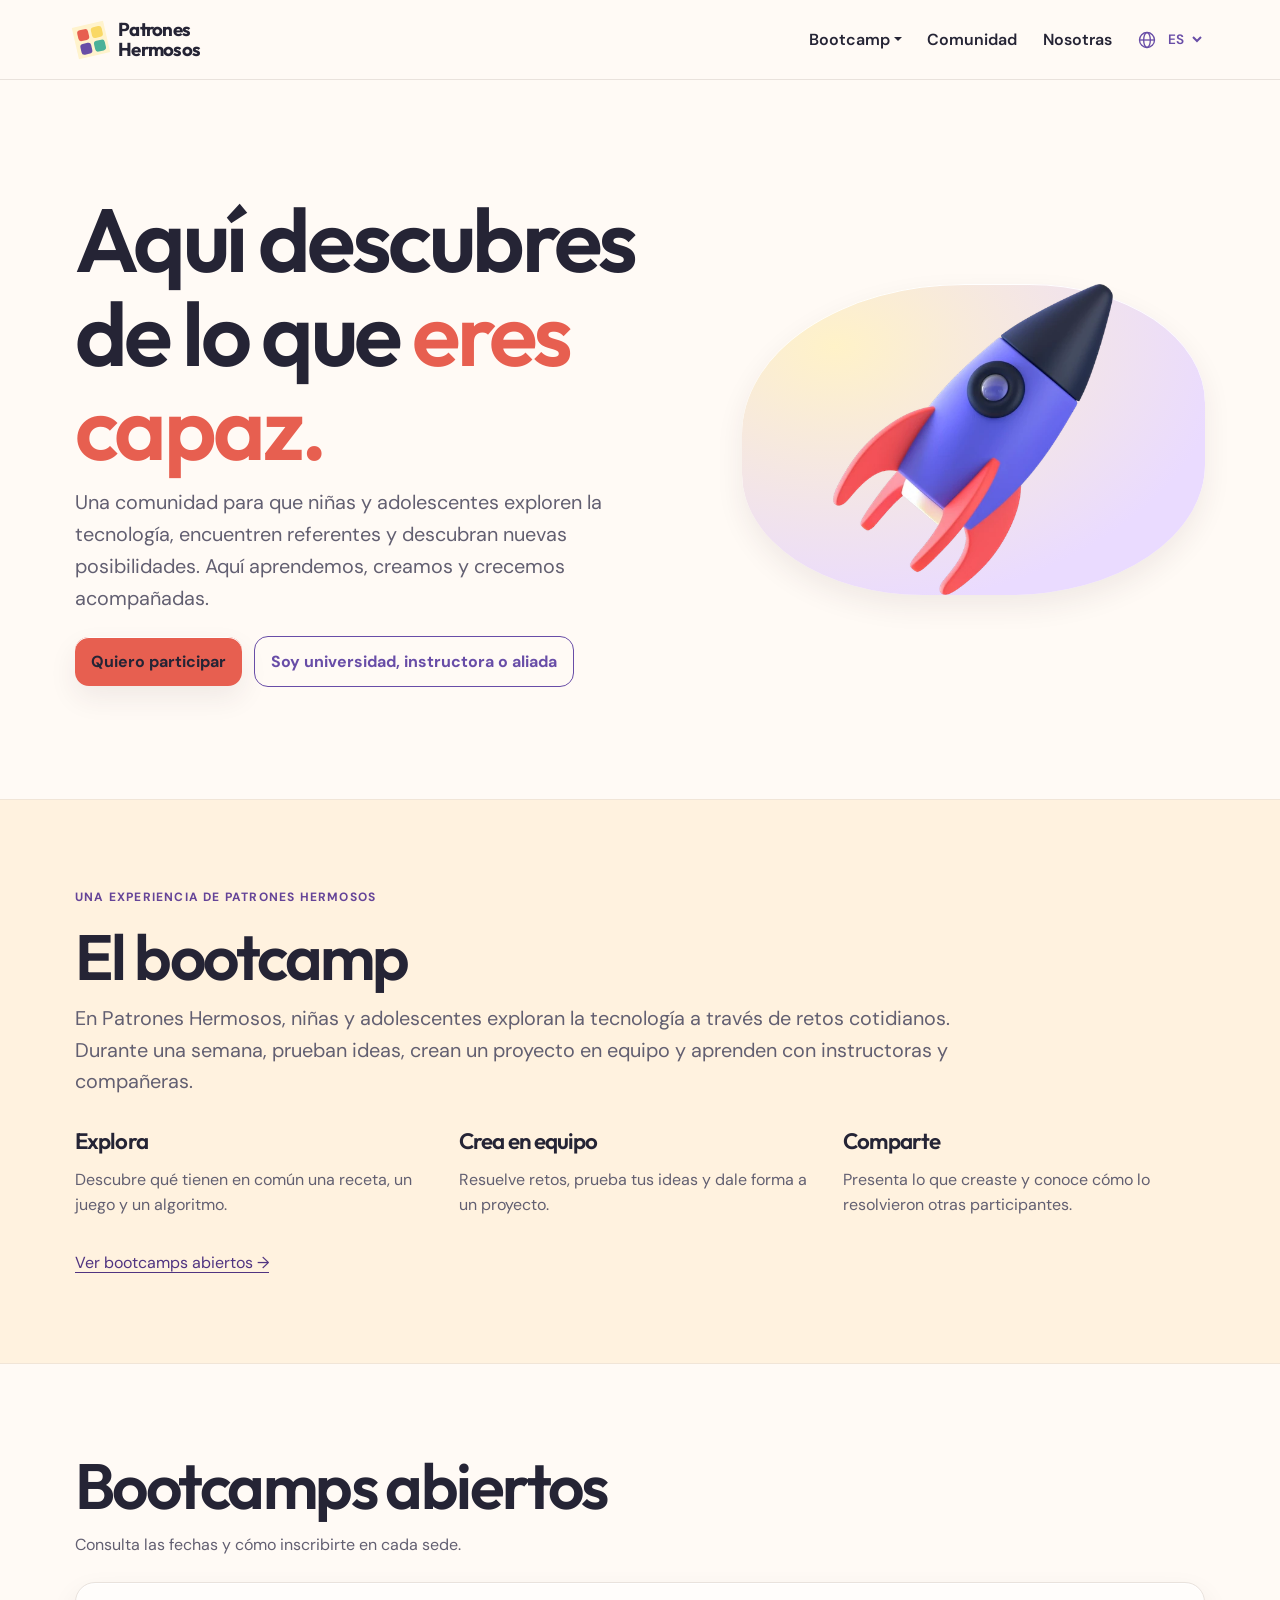
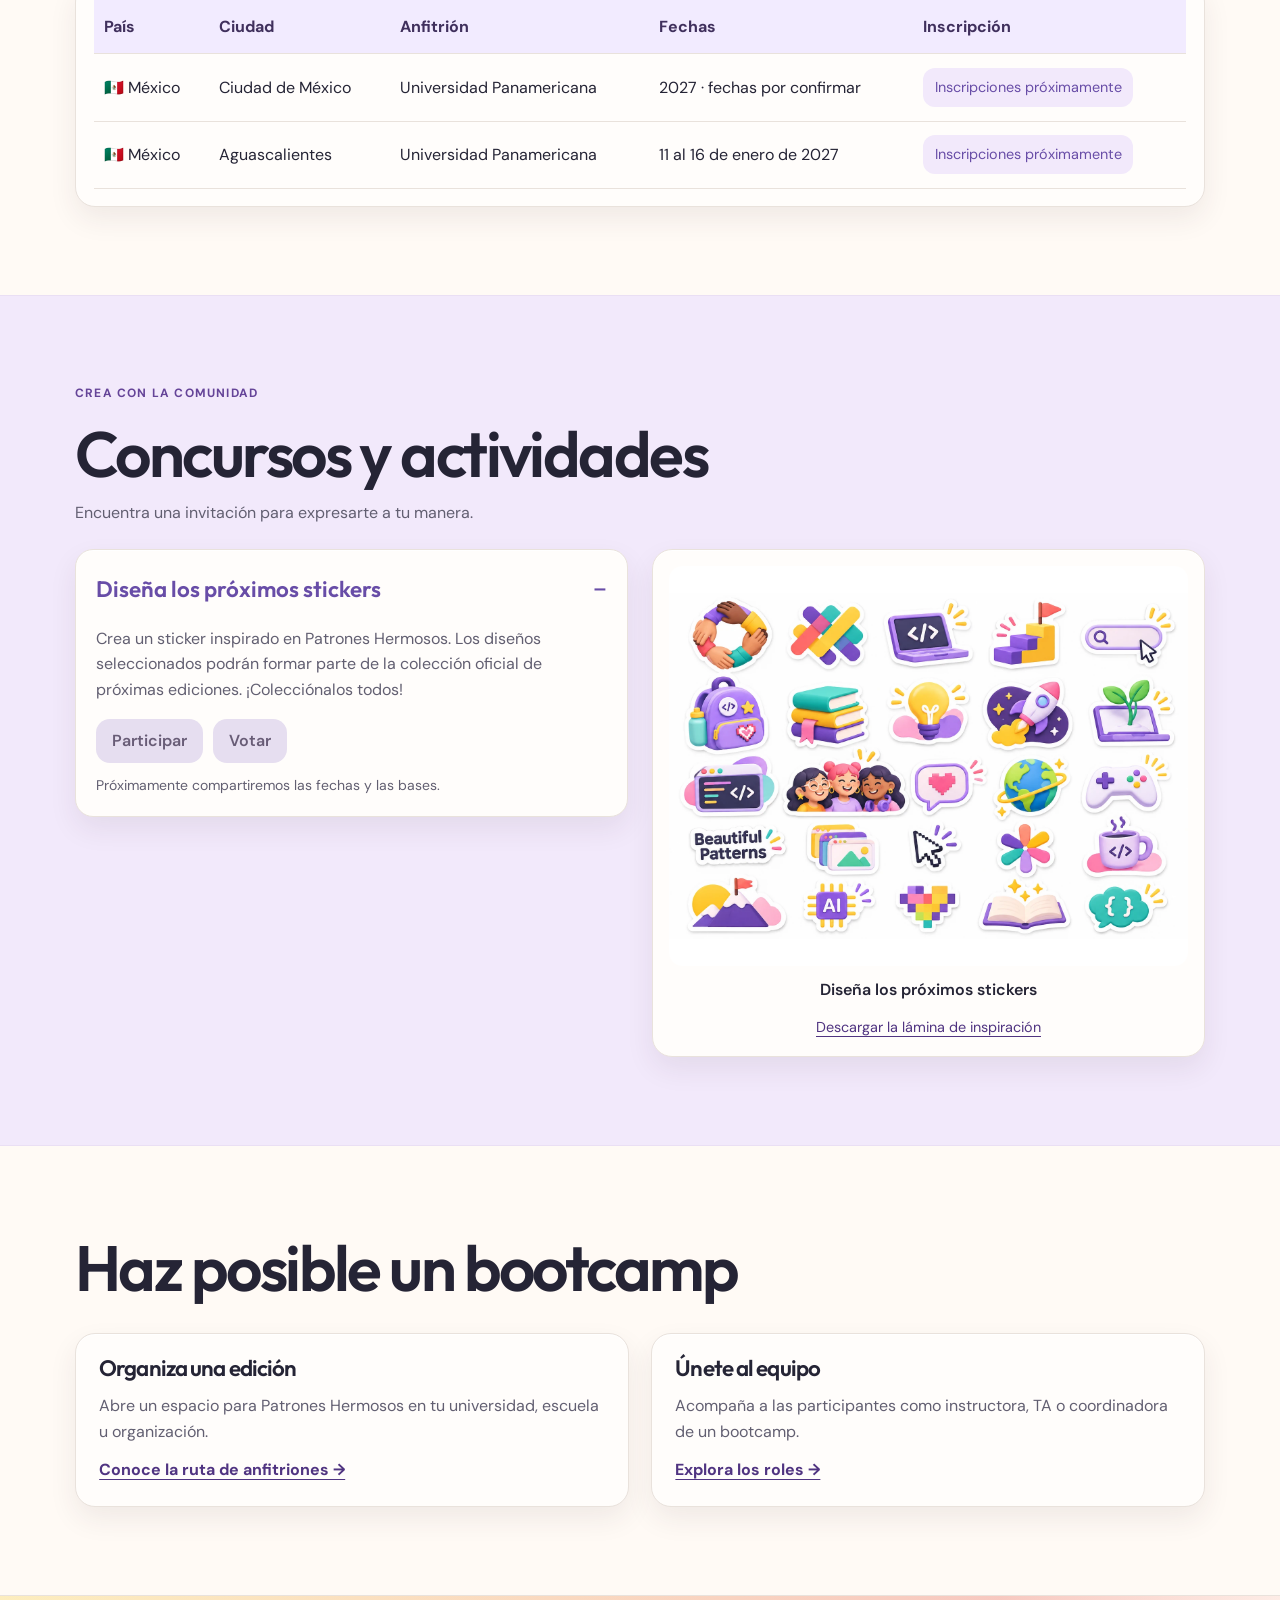
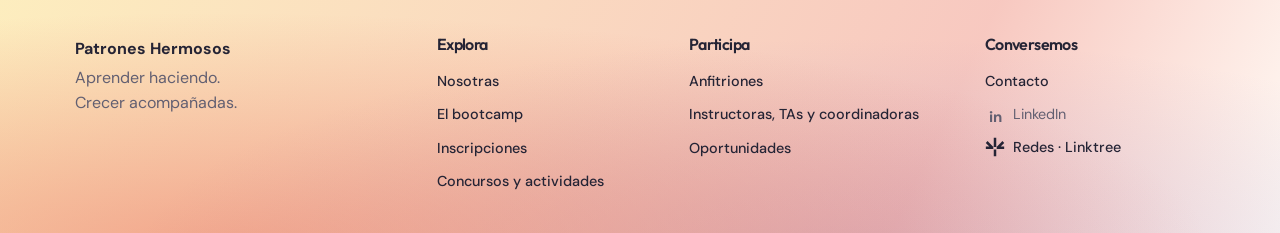
==== commit d47a855e: "Enlaces externos (contacto, redes, inscripciones, formularios) abren en pestaña nueva Co-Authored-By" ====
--- a/index.html
+++ b/index.html
@@ -4,8 +4,8 @@
 <main id="contenido">
 <section class="hero wrap" id="programa"><div><h1>Aquí descubres<br>de lo que <em>eres capaz.</em></h1><p class="intro">Una comunidad para que niñas y adolescentes exploren la tecnología, encuentren referentes y descubran nuevas posibilidades. Aquí aprendemos, creamos y crecemos acompañadas.</p><div class="hero-actions"><a class="button" href="#inscripciones">Quiero participar</a><a class="button button-secondary" href="#participa">Soy universidad, instructora o aliada</a></div></div><div class="hero-art"><img src="assets/cohete-brandbook.webp" width="460" height="511" alt=""></div></section>
 <section class="band" id="bootcamp"><div class="wrap block"><p class="label">Una experiencia de Patrones Hermosos</p><h2>El bootcamp</h2><p class="intro">En Patrones Hermosos, niñas y adolescentes exploran la tecnología a través de retos cotidianos. Durante una semana, prueban ideas, crean un proyecto en equipo y aprenden con instructoras y compañeras.</p><div class="trio"><article><h3>Explora</h3><p>Descubre qué tienen en común una receta, un juego y un algoritmo.</p></article><article><h3>Crea en equipo</h3><p>Resuelve retos, prueba tus ideas y dale forma a un proyecto.</p></article><article><h3>Comparte</h3><p>Presenta lo que creaste y conoce cómo lo resolvieron otras participantes.</p></article></div><a href="#inscripciones">Ver bootcamps abiertos →</a></div></section>
-<section class="wrap block" id="inscripciones"><div class="section-head"><h2>Bootcamps abiertos</h2><p>Consulta las fechas y cómo inscribirte en cada sede.</p></div><div class="surface schedule"><p id="bootcamp-status" role="status">Cargando inscripciones…</p><div class="table-wrap" hidden><table><caption class="sr">Bootcamps con inscripciones abiertas</caption><thead><tr><th scope="col">País</th><th scope="col">Ciudad</th><th scope="col">Anfitrión</th><th scope="col">Fechas</th><th scope="col">Inscripción</th></tr></thead><tbody></tbody></table></div><noscript>Activa JavaScript para consultar las inscripciones o <a href="https://linktr.ee/patroneshermosos.oficial">síguenos en redes</a>.</noscript></div></section>
+<section class="wrap block" id="inscripciones"><div class="section-head"><h2>Bootcamps abiertos</h2><p>Consulta las fechas y cómo inscribirte en cada sede.</p></div><div class="surface schedule"><p id="bootcamp-status" role="status">Cargando inscripciones…</p><div class="table-wrap" hidden><table><caption class="sr">Bootcamps con inscripciones abiertas</caption><thead><tr><th scope="col">País</th><th scope="col">Ciudad</th><th scope="col">Anfitrión</th><th scope="col">Fechas</th><th scope="col">Inscripción</th></tr></thead><tbody></tbody></table></div><noscript>Activa JavaScript para consultar las inscripciones o <a href="https://linktr.ee/patroneshermosos.oficial" target="_blank" rel="noopener">síguenos en redes</a>.</noscript></div></section>
 <section class="sticker-band" id="concursos"><div class="wrap block"><p class="label">Crea con la comunidad</p><h2>Concursos y actividades</h2><p>Encuentra una invitación para expresarte a tu manera.</p><div id="contest-list" class="contest-list" aria-live="polite"><p>Cargando actividades…</p></div><noscript>Activa JavaScript para consultar las actividades.</noscript></div></section>
 <section class="wrap block" id="participa"><h2>Haz posible un bootcamp</h2><div class="paths"><article class="surface"><h3>Organiza una edición</h3><p>Abre un espacio para Patrones Hermosos en tu universidad, escuela u organización.</p><a href="anfitriones.html">Conoce la ruta de anfitriones →</a></article><article class="surface"><h3>Únete al equipo</h3><p>Acompaña a las participantes como instructora, TA o coordinadora de un bootcamp.</p><a href="equipo.html">Explora los roles →</a></article></div></section></main>
-<footer><div class="wrap foot"><div class="foot-brand"><strong>Patrones Hermosos</strong><p>Aprender haciendo.<br>Crecer acompañadas.</p></div><nav aria-label="Explora"><h3>Explora</h3><a href="nosotras.html">Nosotras</a><a href="bootcamp.html">El bootcamp</a><a href="bootcamp.html#sedes">Inscripciones</a><a href="./#concursos">Concursos y actividades</a></nav><nav aria-label="Participa"><h3>Participa</h3><a href="anfitriones.html">Anfitriones</a><a href="equipo.html">Instructoras, TAs y coordinadoras</a><a href="oportunidades.html">Oportunidades</a></nav><nav aria-label="Conversemos"><h3>Conversemos</h3><a href="https://linktr.ee/patroneshermosos.oficial">Contacto</a><div class="social-links" data-social-links><span class="social-pending"><span class="social-icon" aria-hidden="true">in</span> LinkedIn</span><span class="social-pending"><svg class="social-icon" viewBox="0 0 24 24" aria-hidden="true"><path d="M12 1v11M2 6l7 7M22 6l-7 7M1 13h9M23 13h-9M12 15v8" fill="none" stroke="currentColor" stroke-width="3"/></svg> Redes · Linktree</span></div></nav></div></footer>
+<footer><div class="wrap foot"><div class="foot-brand"><strong>Patrones Hermosos</strong><p>Aprender haciendo.<br>Crecer acompañadas.</p></div><nav aria-label="Explora"><h3>Explora</h3><a href="nosotras.html">Nosotras</a><a href="bootcamp.html">El bootcamp</a><a href="bootcamp.html#sedes">Inscripciones</a><a href="./#concursos">Concursos y actividades</a></nav><nav aria-label="Participa"><h3>Participa</h3><a href="anfitriones.html">Anfitriones</a><a href="equipo.html">Instructoras, TAs y coordinadoras</a><a href="oportunidades.html">Oportunidades</a></nav><nav aria-label="Conversemos"><h3>Conversemos</h3><a href="https://linktr.ee/patroneshermosos.oficial" target="_blank" rel="noopener">Contacto</a><div class="social-links" data-social-links><span class="social-pending"><span class="social-icon" aria-hidden="true">in</span> LinkedIn</span><span class="social-pending"><svg class="social-icon" viewBox="0 0 24 24" aria-hidden="true"><path d="M12 1v11M2 6l7 7M22 6l-7 7M1 13h9M23 13h-9M12 15v8" fill="none" stroke="currentColor" stroke-width="3"/></svg> Redes · Linktree</span></div></nav></div></footer>
 </body></html>
--- a/styles.css
+++ b/styles.css
@@ -27,6 +27,7 @@
 .hero,.split{display:grid;grid-template-columns:1.12fr .88fr;gap:clamp(1.5rem,6vw,5rem);align-items:center}
 .hero,.subhero{padding-block:clamp(3.5rem,9vw,7rem)}
 .subhero h1{font-size:clamp(2.9rem,6vw,5.4rem);max-width:16ch}
+h1.long-title{font-size:clamp(2.4rem,5vw,4.8rem);max-width:18ch}
 .hero em{color:var(--coral);font-style:normal}
 .label{color:#654498;text-transform:uppercase;letter-spacing:.1em;font-size:.75rem;font-weight:700;margin:0 0 1rem}
 .intro{font-size:clamp(1rem,1.6vw,1.24rem)}
